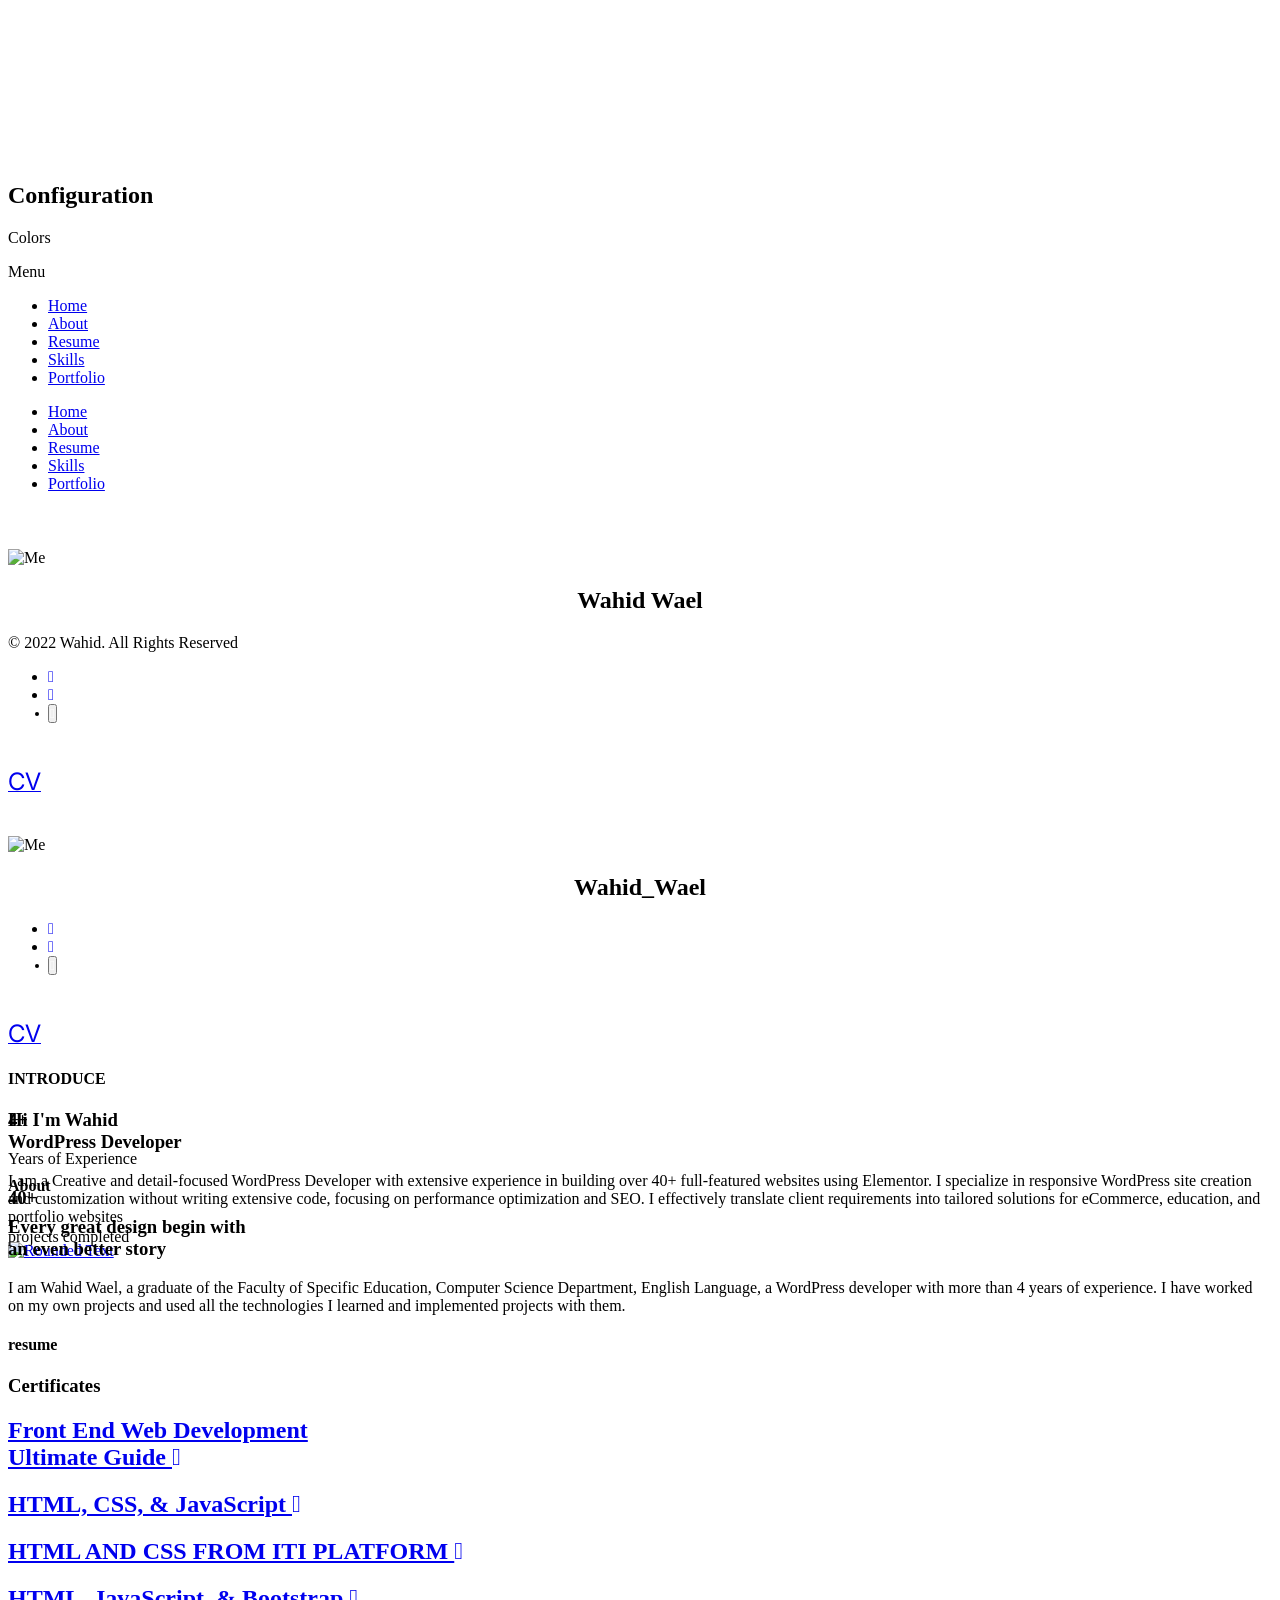
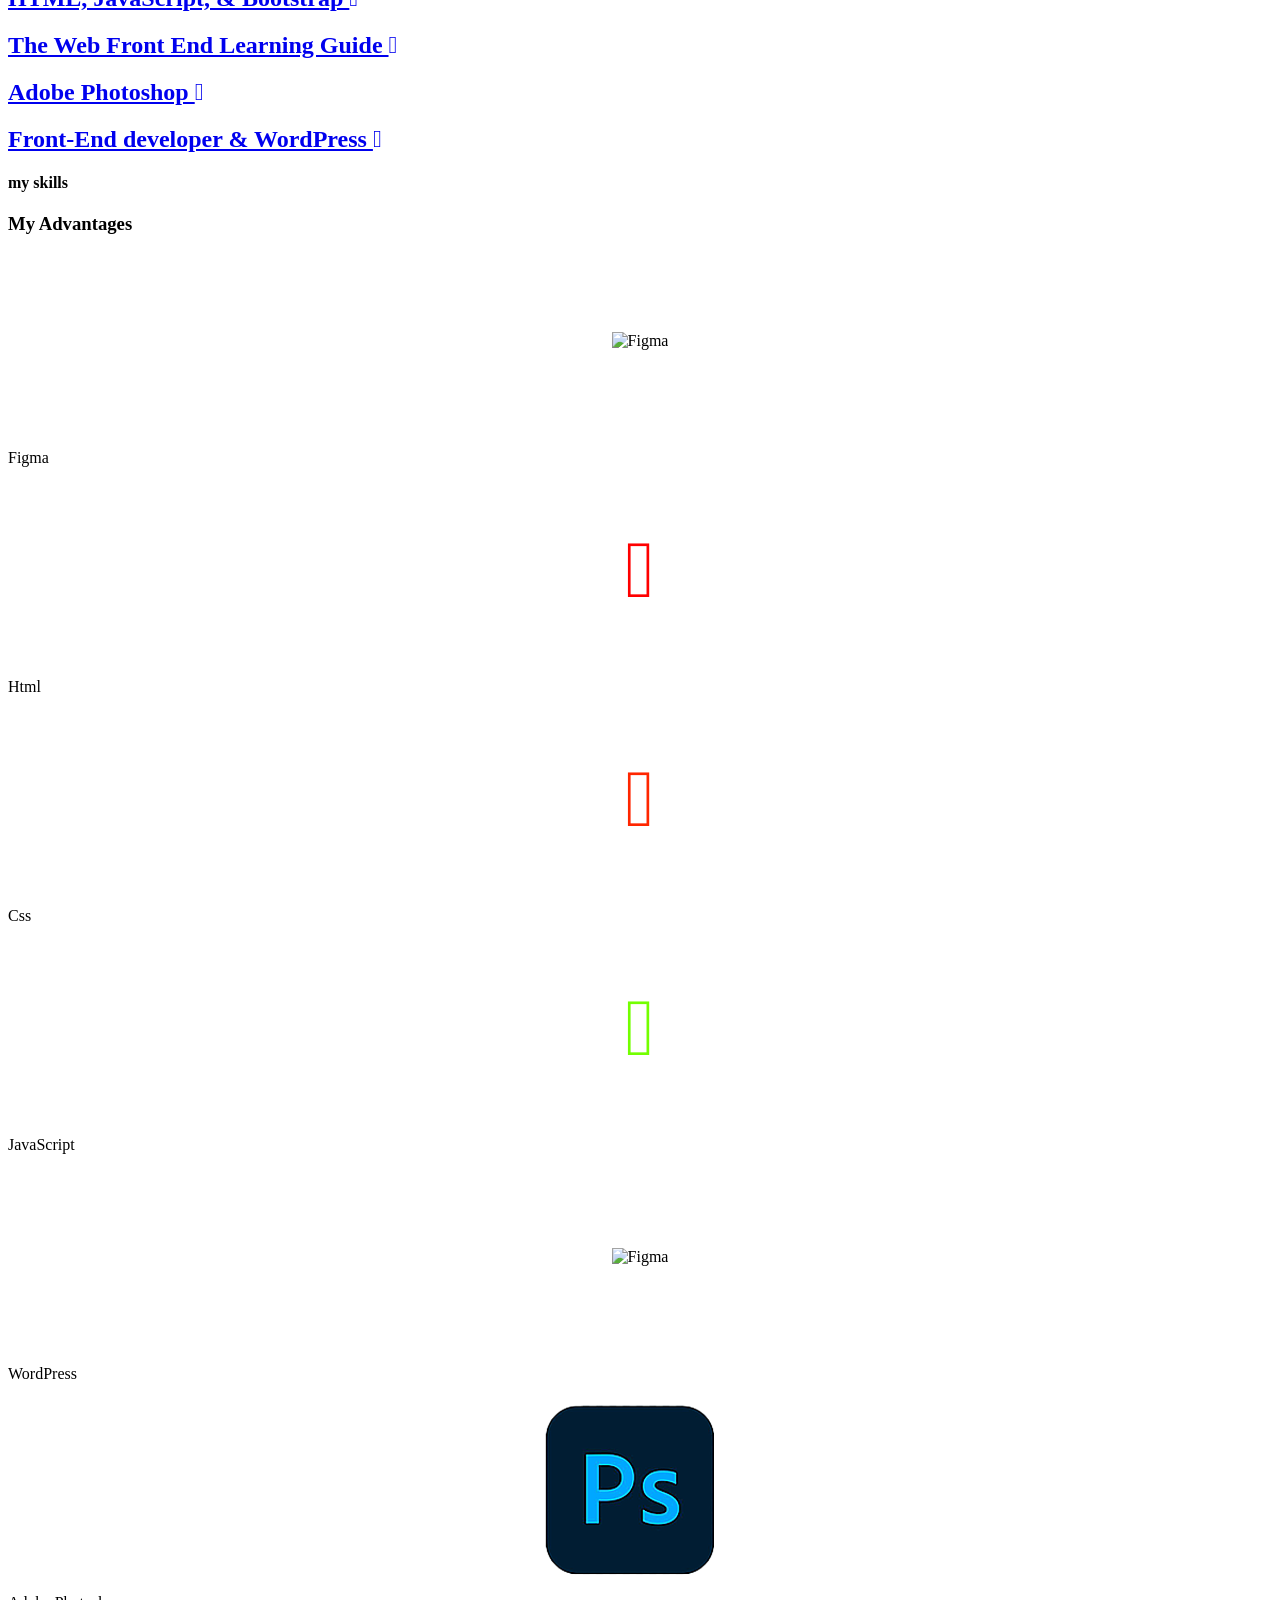
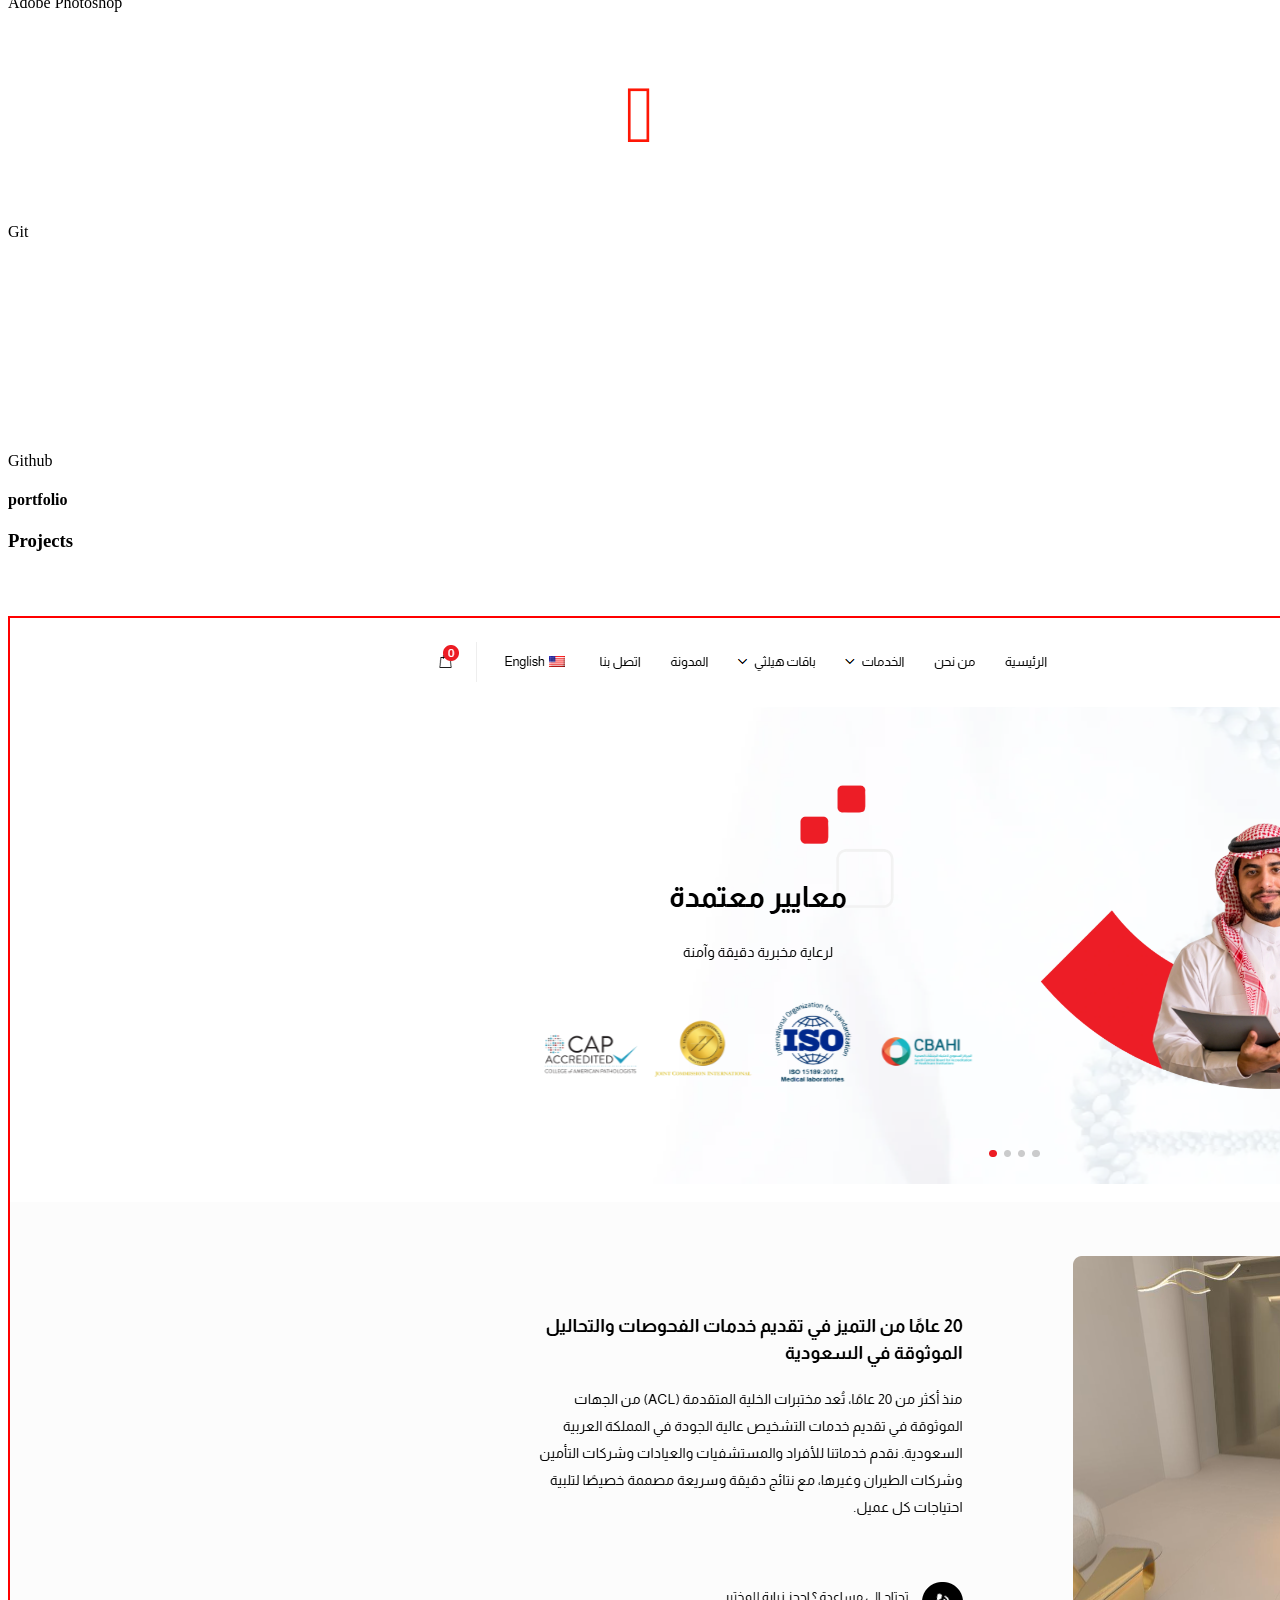
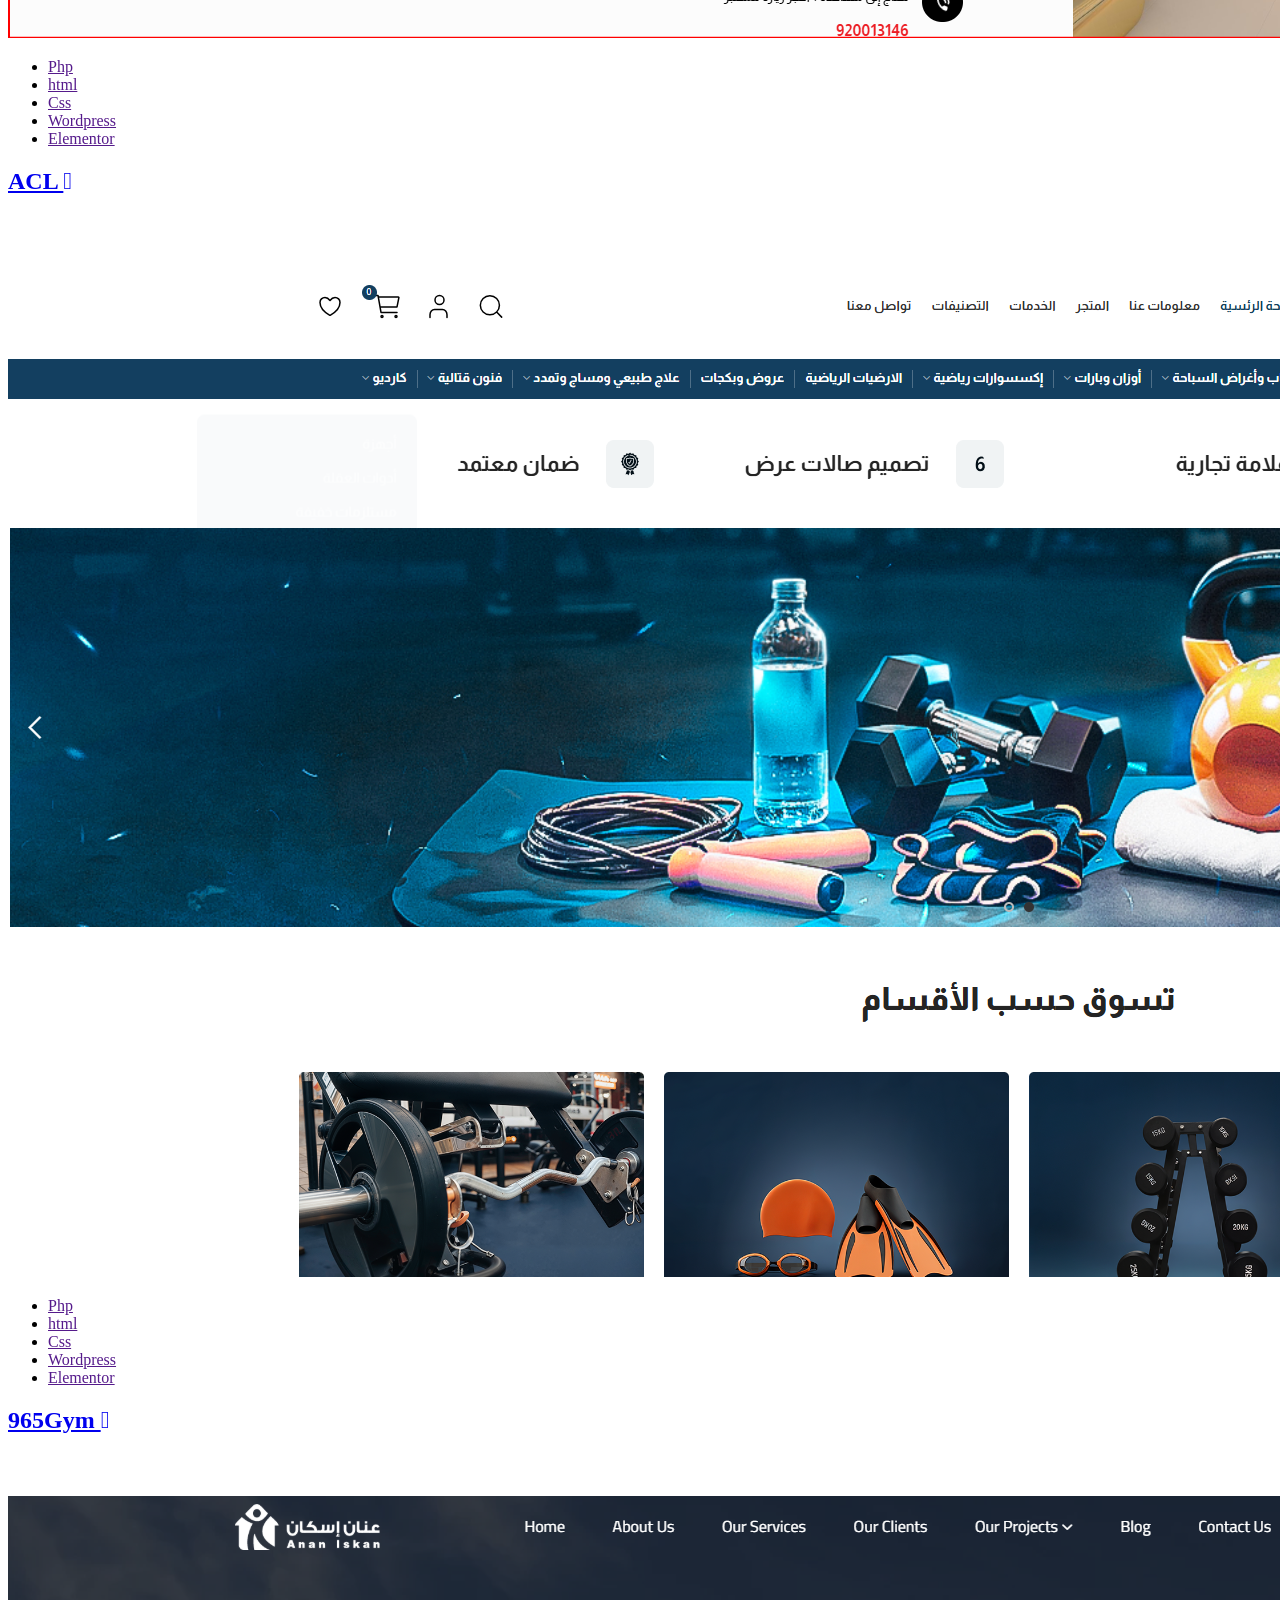
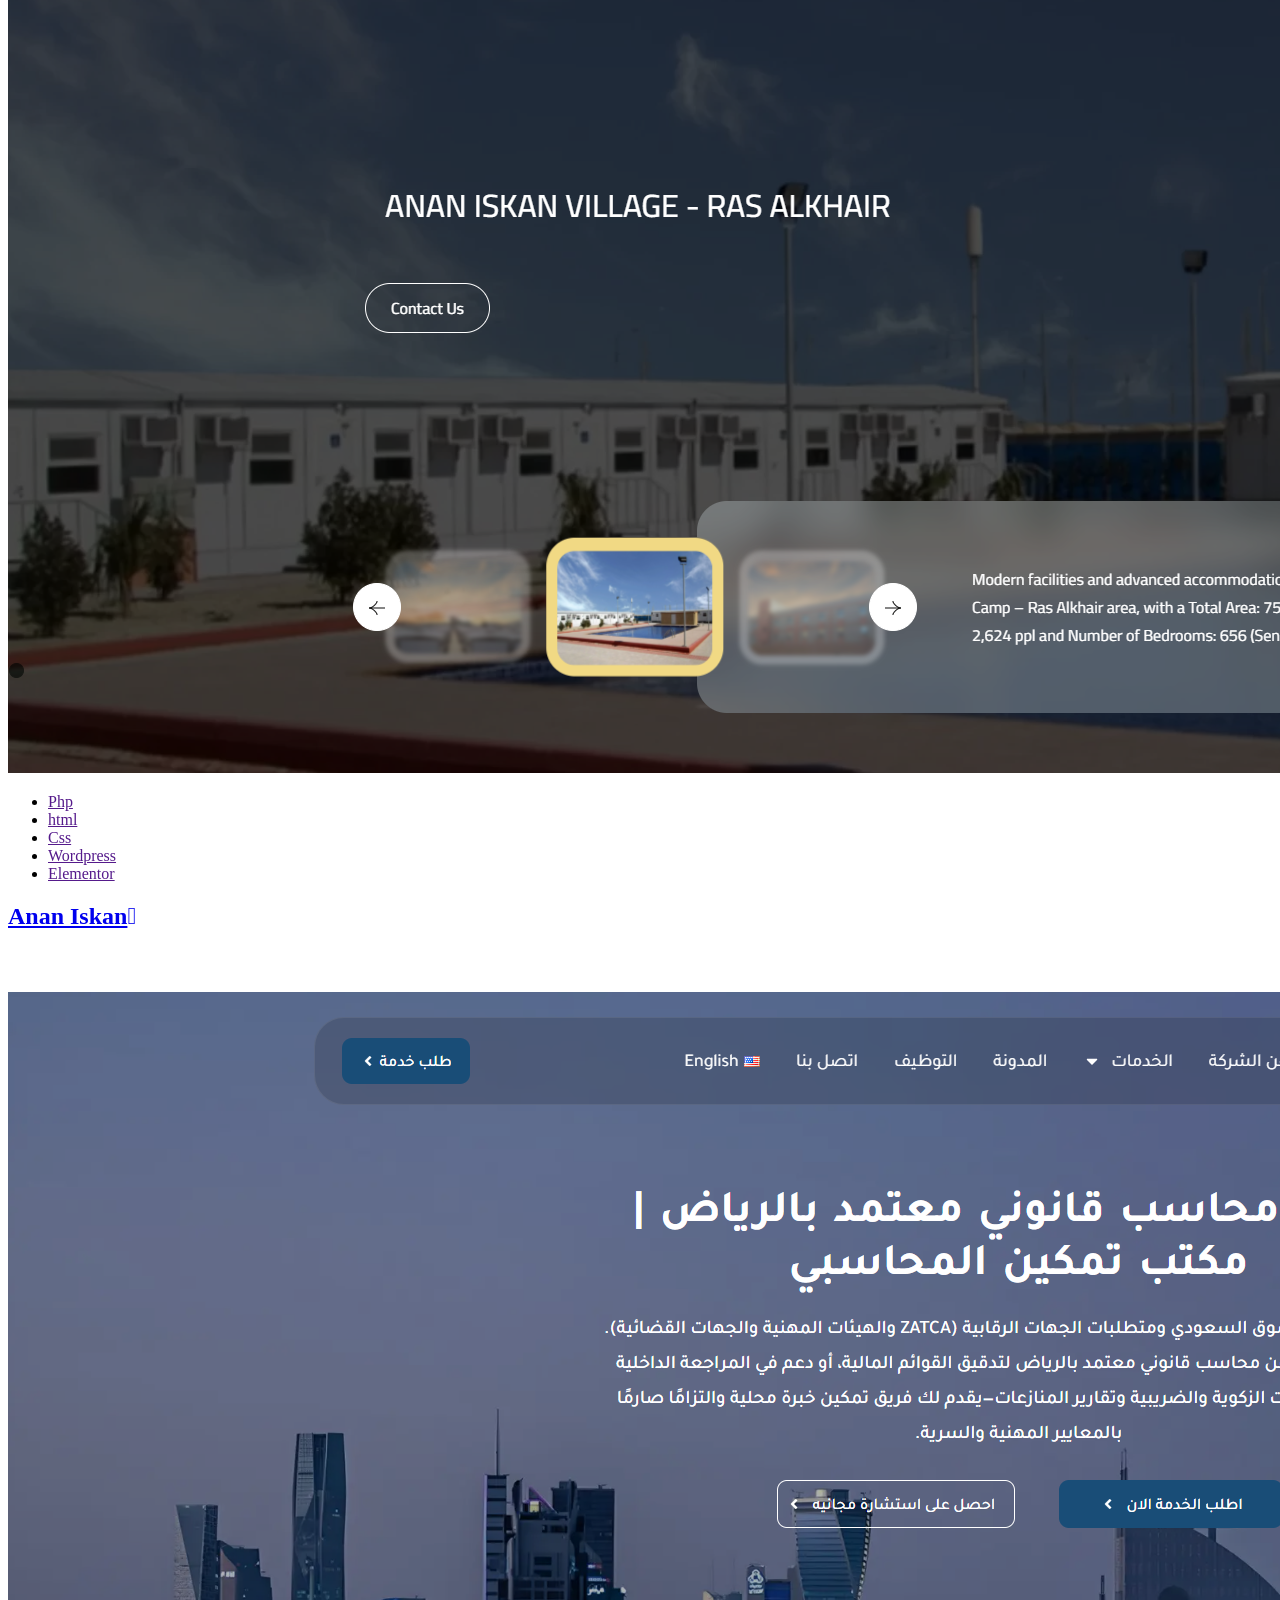
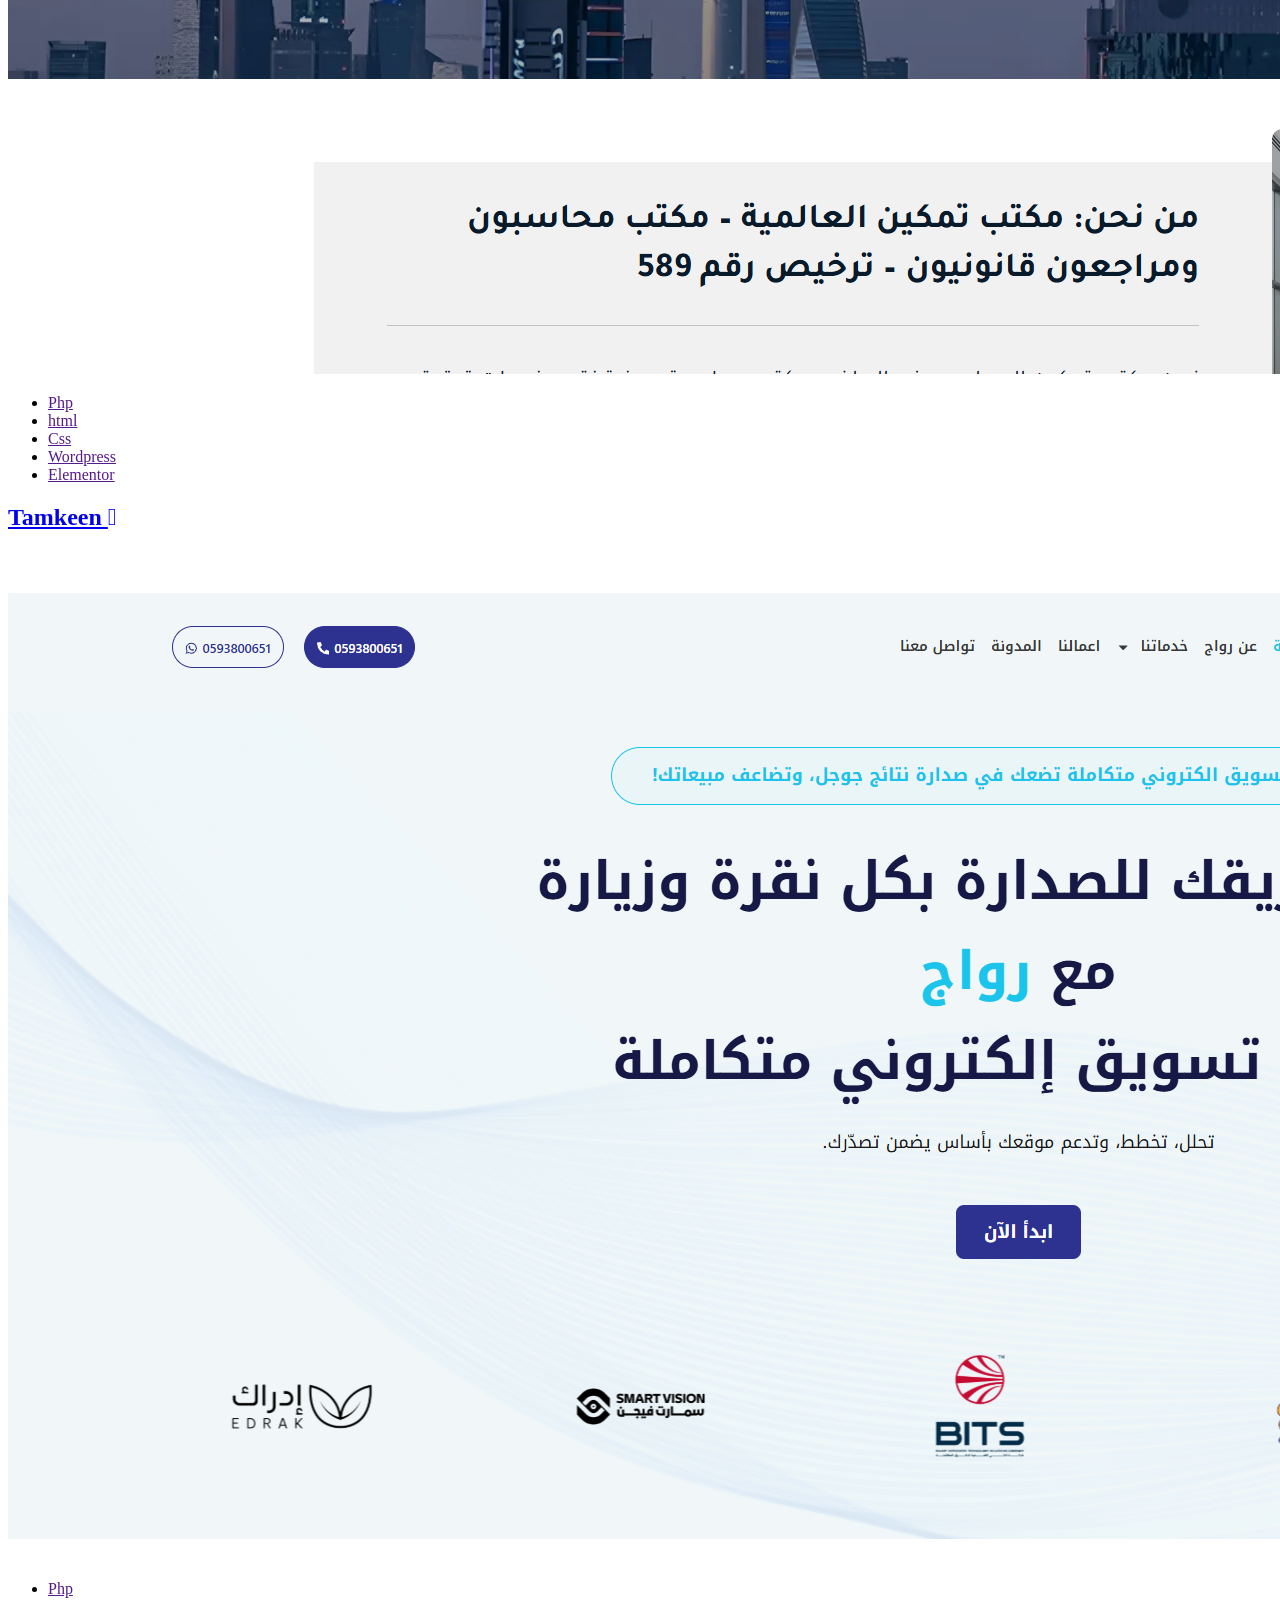
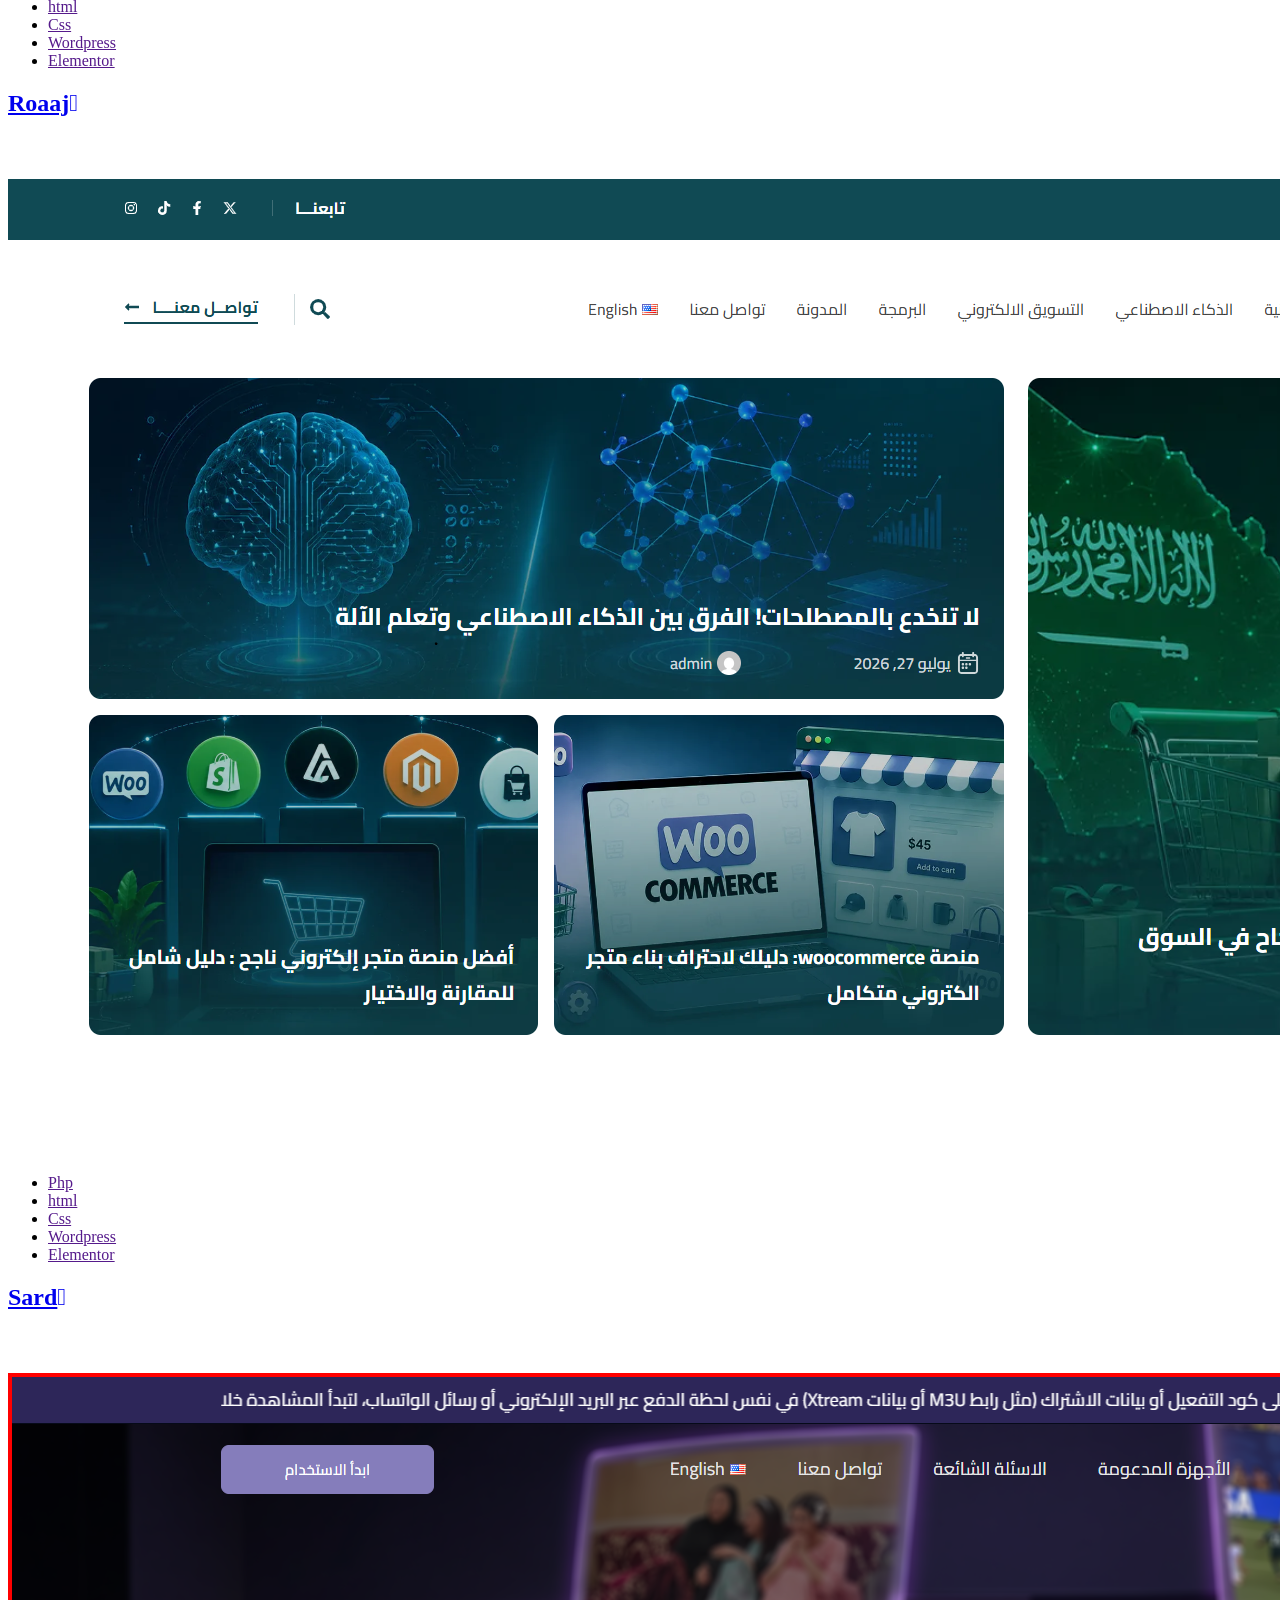
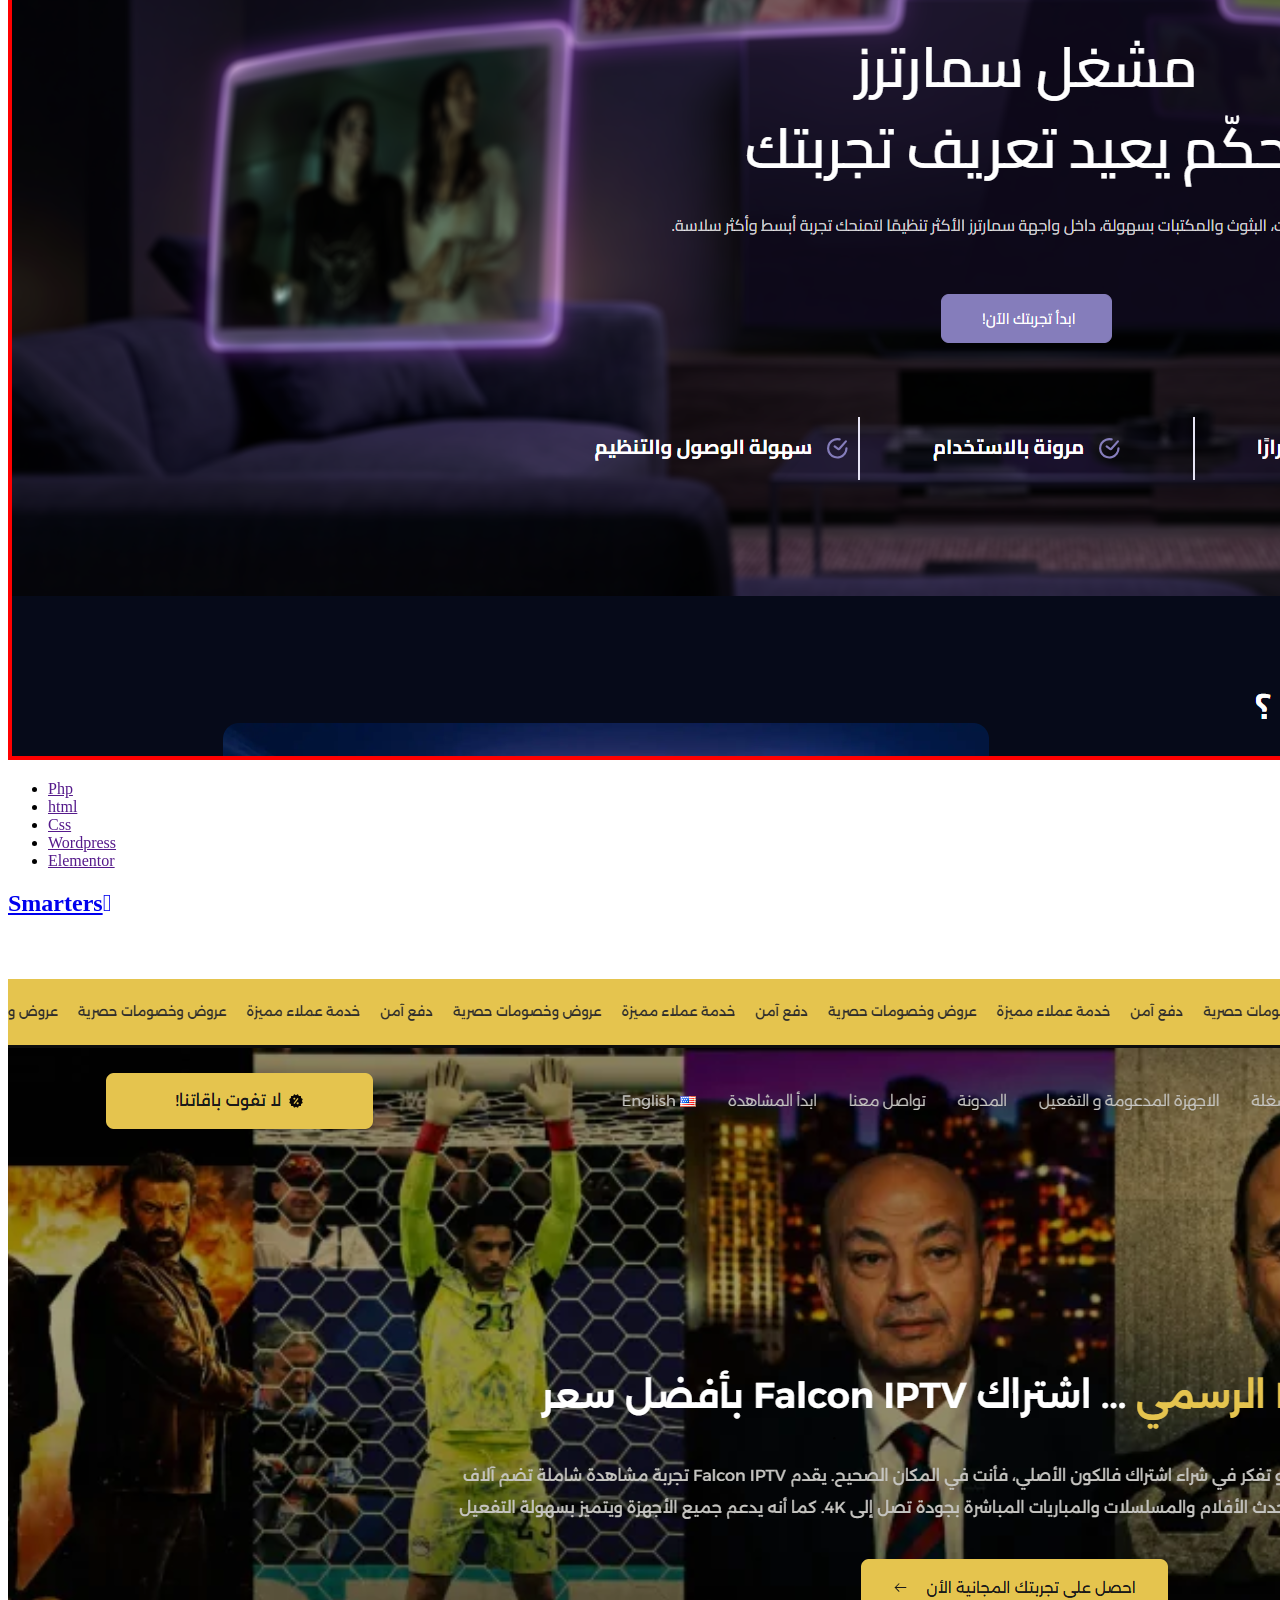
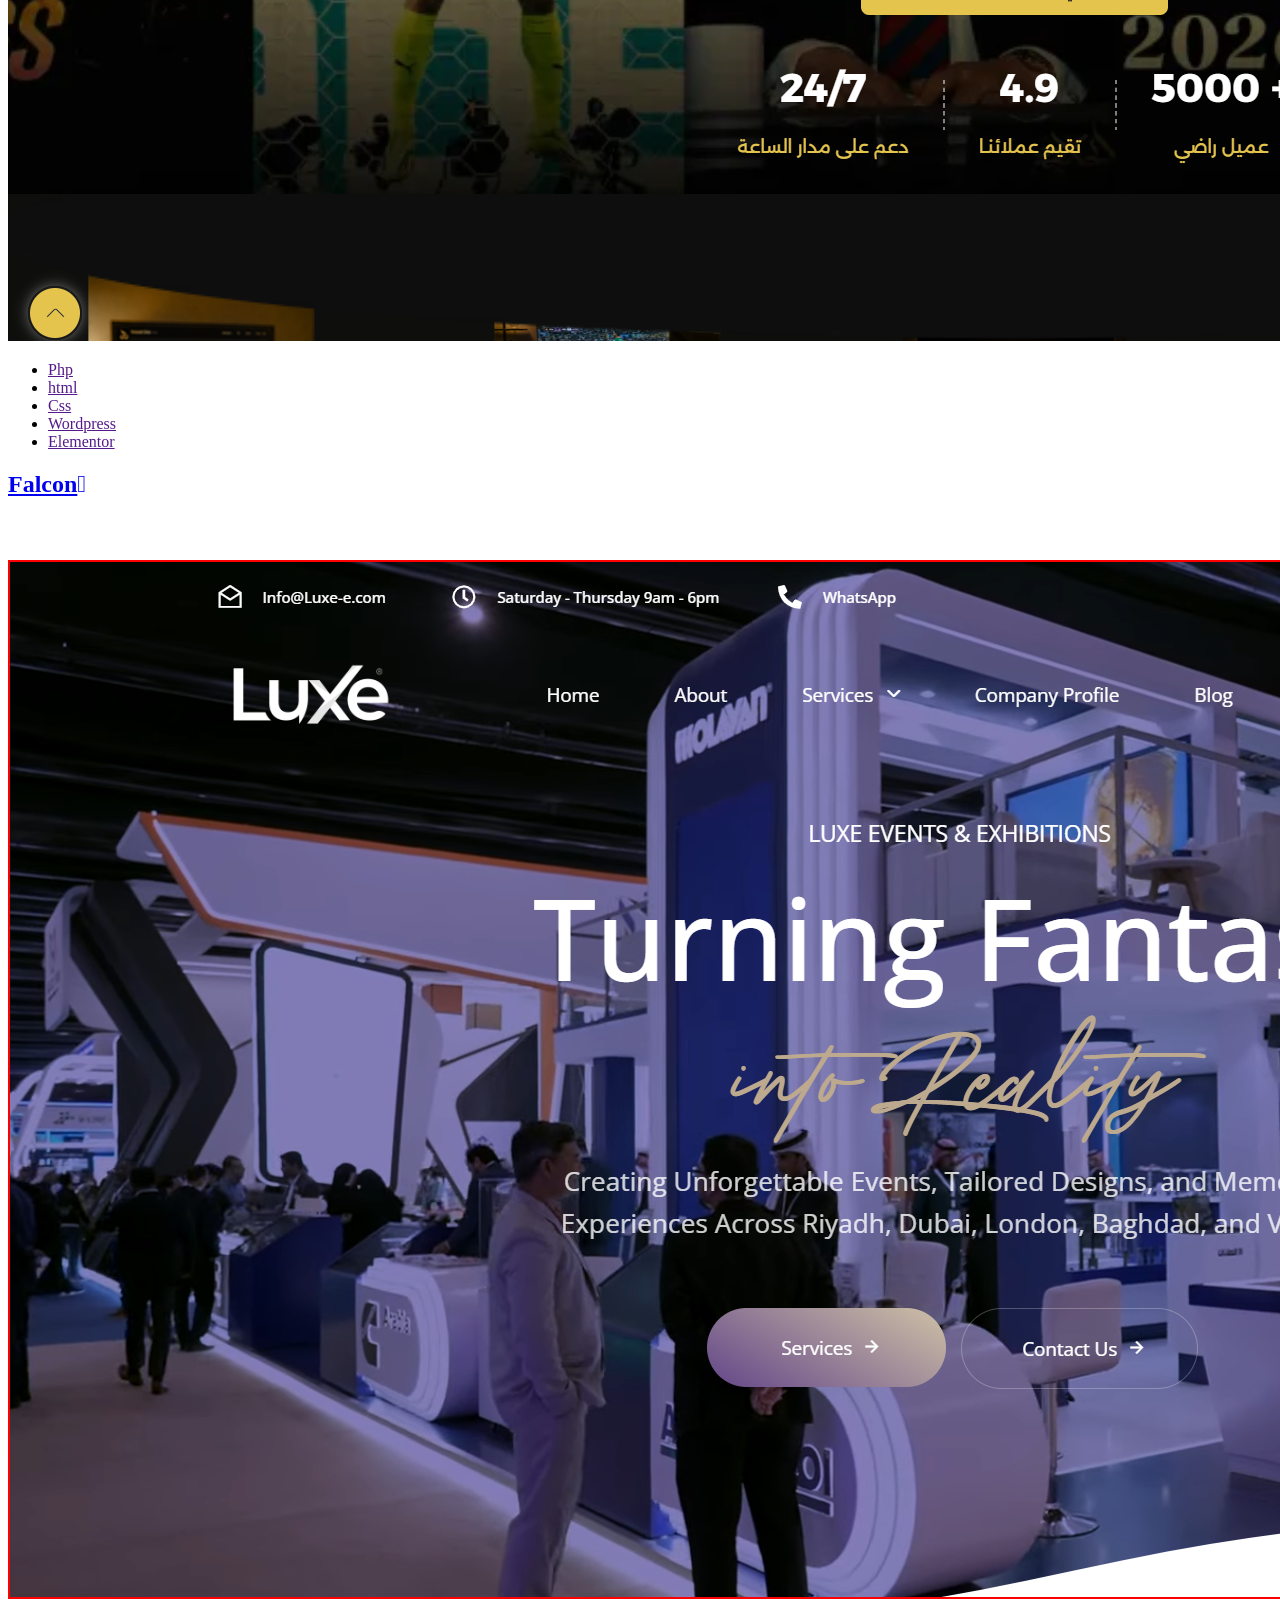
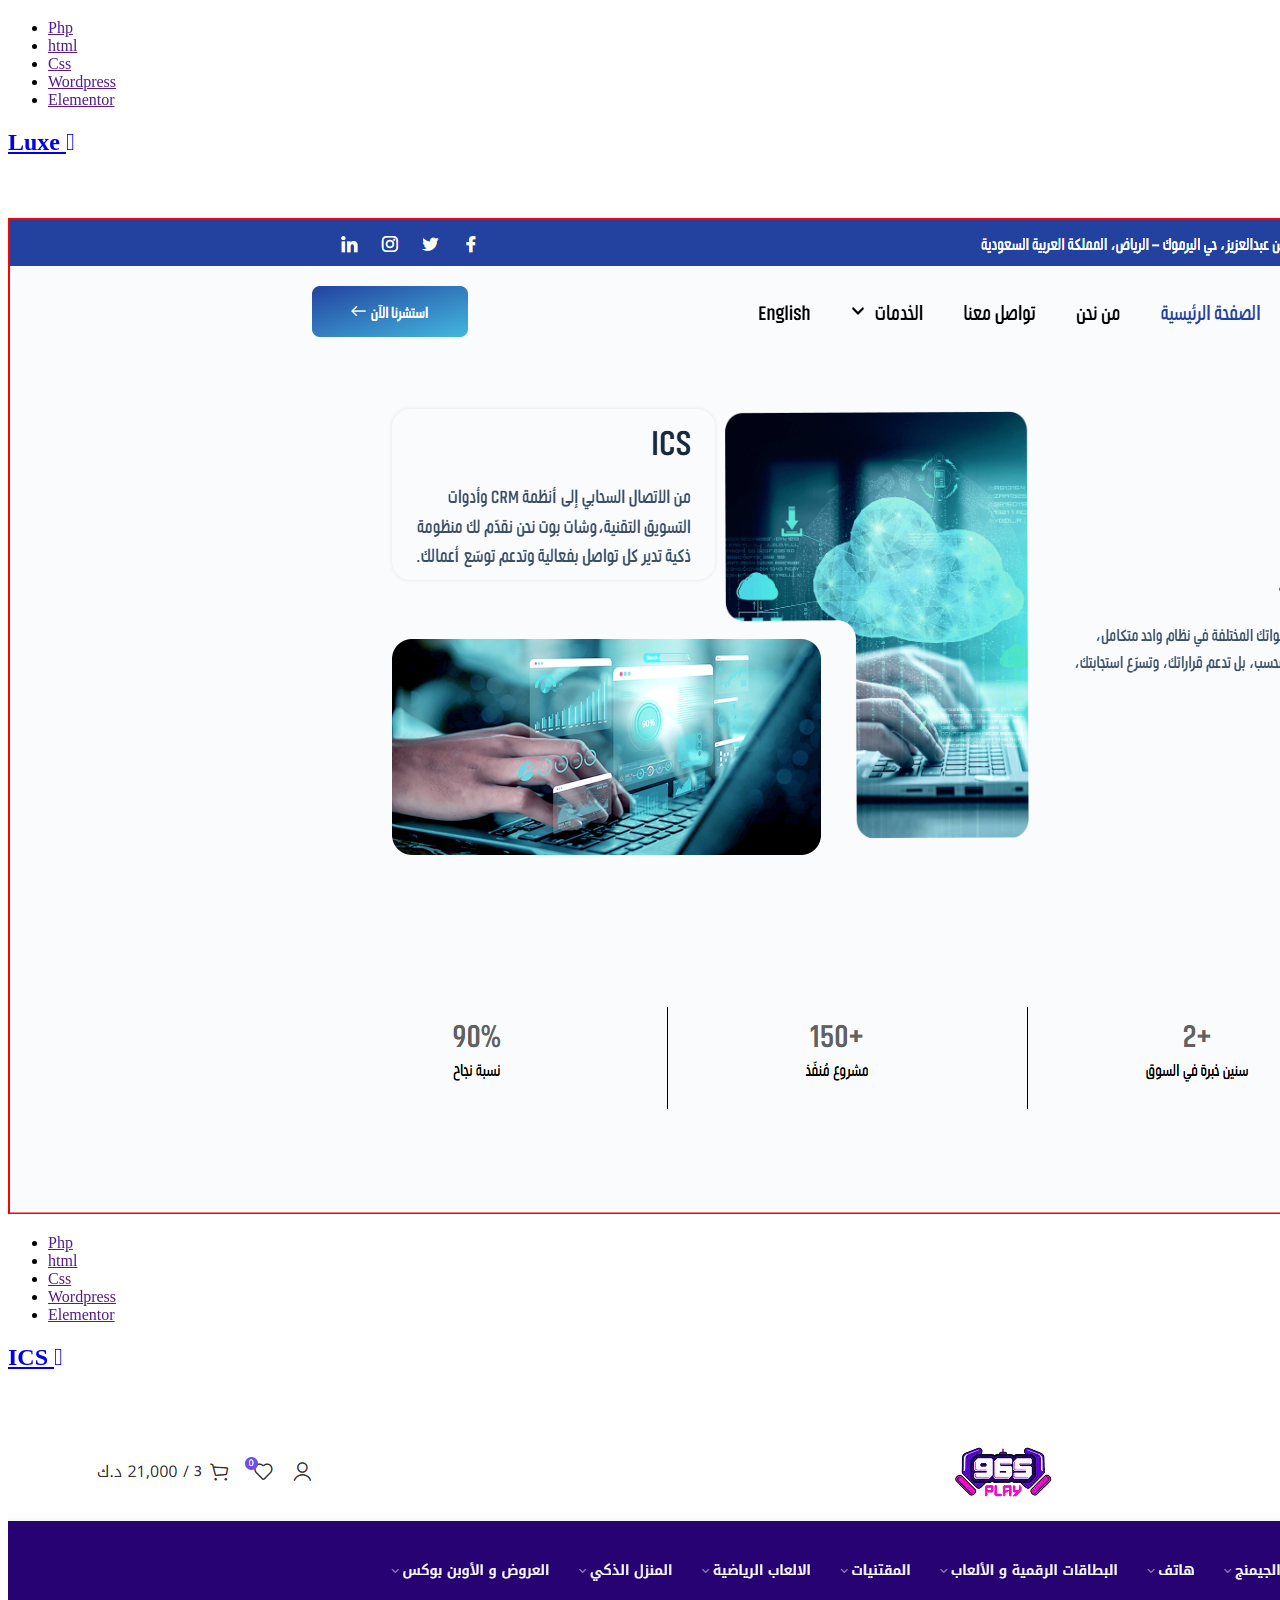
==== index.html @ dc089225 "m;lt" ====
<!DOCTYPE html>
<html lang="en">
  <head>
    <meta charset="UTF-8" />
    <meta http-equiv="X-UA-Compatible" content="IE=edge" />
    <meta name="viewport" content="width=device-width, initial-scale=1.0" />

    <link rel="icon" type="image/x-icon" href="img/favicon.png" />

    <title>Wahid</title>
    <meta name="robots" content="max-image-preview:large" />
    <link rel="dns-prefetch" href="//maxst.icons8.com" />
    <link rel="dns-prefetch" href="//fonts.googleapis.com" />
    <link
      rel="alternate"
      type="application/rss+xml"
      title="Drake &raquo; Feed"
      href="https://wpriverthemes.com/drake/feed/"
    />
    <link
      rel="alternate"
      type="application/rss+xml"
      title="Drake &raquo; Comments Feed"
      href="https://wpriverthemes.com/drake/comments/feed/"
    />
    <link rel="stylesheet" href="index.css" />
    <script>
      window._wpemojiSettings = {
        baseUrl: "https:\/\/s.w.org\/images\/core\/emoji\/14.0.0\/72x72\/",
        ext: ".png",
        svgUrl: "https:\/\/s.w.org\/images\/core\/emoji\/14.0.0\/svg\/",
        svgExt: ".svg",
        source: {
          concatemoji:
            "https:\/\/wpriverthemes.com\/drake\/wp-includes\/js\/wp-emoji-release.min.js?ver=6.2.2",
        },
      };
      /*! This file is auto-generated */
      !(function (e, a, t) {
        var n,
          r,
          o,
          i = a.createElement("canvas"),
          p = i.getContext && i.getContext("2d");

        function s(e, t) {
          p.clearRect(0, 0, i.width, i.height), p.fillText(e, 0, 0);
          e = i.toDataURL();
          return (
            p.clearRect(0, 0, i.width, i.height),
            p.fillText(t, 0, 0),
            e === i.toDataURL()
          );
        }

        function c(e) {
          var t = a.createElement("script");
          (t.src = e),
            (t.defer = t.type = "text/javascript"),
            a.getElementsByTagName("head")[0].appendChild(t);
        }
        for (
          o = Array("flag", "emoji"),
            t.supports = {
              everything: !0,
              everythingExceptFlag: !0,
            },
            r = 0;
          r < o.length;
          r++
        )
          (t.supports[o[r]] = (function (e) {
            if (p && p.fillText)
              switch (
                ((p.textBaseline = "top"), (p.font = "600 32px Arial"), e)
              ) {
                case "flag":
                  return s(
                    "\ud83c\udff3\ufe0f\u200d\u26a7\ufe0f",
                    "\ud83c\udff3\ufe0f\u200b\u26a7\ufe0f"
                  )
                    ? !1
                    : !s(
                        "\ud83c\uddfa\ud83c\uddf3",
                        "\ud83c\uddfa\u200b\ud83c\uddf3"
                      ) &&
                        !s(
                          "\ud83c\udff4\udb40\udc67\udb40\udc62\udb40\udc65\udb40\udc6e\udb40\udc67\udb40\udc7f",
                          "\ud83c\udff4\u200b\udb40\udc67\u200b\udb40\udc62\u200b\udb40\udc65\u200b\udb40\udc6e\u200b\udb40\udc67\u200b\udb40\udc7f"
                        );
                case "emoji":
                  return !s(
                    "\ud83e\udef1\ud83c\udffb\u200d\ud83e\udef2\ud83c\udfff",
                    "\ud83e\udef1\ud83c\udffb\u200b\ud83e\udef2\ud83c\udfff"
                  );
              }
            return !1;
          })(o[r])),
            (t.supports.everything = t.supports.everything && t.supports[o[r]]),
            "flag" !== o[r] &&
              (t.supports.everythingExceptFlag =
                t.supports.everythingExceptFlag && t.supports[o[r]]);
        (t.supports.everythingExceptFlag =
          t.supports.everythingExceptFlag && !t.supports.flag),
          (t.DOMReady = !1),
          (t.readyCallback = function () {
            t.DOMReady = !0;
          }),
          t.supports.everything ||
            ((n = function () {
              t.readyCallback();
            }),
            a.addEventListener
              ? (a.addEventListener("DOMContentLoaded", n, !1),
                e.addEventListener("load", n, !1))
              : (e.attachEvent("onload", n),
                a.attachEvent("onreadystatechange", function () {
                  "complete" === a.readyState && t.readyCallback();
                })),
            (e = t.source || {}).concatemoji
              ? c(e.concatemoji)
              : e.wpemoji && e.twemoji && (c(e.twemoji), c(e.wpemoji)));
      })(window, document, window._wpemojiSettings);
    </script>
    <style>
      img.wp-smiley,
      img.emoji {
        display: inline !important;
        border: none !important;
        box-shadow: none !important;
        height: 1em !important;
        width: 1em !important;
        margin: 0 0.07em !important;
        vertical-align: -0.1em !important;
        background: none !important;
        padding: 0 !important;
      }
    </style>
    <link
      rel="stylesheet"
      id="wp-block-library-css"
      href="https://wpriverthemes.com/drake/wp-includes/css/dist/block-library/style.min.css?ver=6.2.2"
      media="all"
    />
    <link
      rel="stylesheet"
      id="classic-theme-styles-css"
      href="https://wpriverthemes.com/drake/wp-includes/css/classic-themes.min.css?ver=6.2.2"
      media="all"
    />
    <style id="global-styles-inline-css">
      body {
        --wp--preset--color--black: #000000;
        --wp--preset--color--cyan-bluish-gray: #abb8c3;
        --wp--preset--color--white: #ffffff;
        --wp--preset--color--pale-pink: #f78da7;
        --wp--preset--color--vivid-red: #cf2e2e;
        --wp--preset--color--luminous-vivid-orange: #ff6900;
        --wp--preset--color--luminous-vivid-amber: #fcb900;
        --wp--preset--color--light-green-cyan: #7bdcb5;
        --wp--preset--color--vivid-green-cyan: #00d084;
        --wp--preset--color--pale-cyan-blue: #8ed1fc;
        --wp--preset--color--vivid-cyan-blue: #0693e3;
        --wp--preset--color--vivid-purple: #9b51e0;
        --wp--preset--gradient--vivid-cyan-blue-to-vivid-purple: linear-gradient(
          135deg,
          rgba(6, 147, 227, 1) 0%,
          rgb(155, 81, 224) 100%
        );
        --wp--preset--gradient--light-green-cyan-to-vivid-green-cyan: linear-gradient(
          135deg,
          rgb(122, 220, 180) 0%,
          rgb(0, 208, 130) 100%
        );
        --wp--preset--gradient--luminous-vivid-amber-to-luminous-vivid-orange: linear-gradient(
          135deg,
          rgba(252, 185, 0, 1) 0%,
          rgba(255, 105, 0, 1) 100%
        );
        --wp--preset--gradient--luminous-vivid-orange-to-vivid-red: linear-gradient(
          135deg,
          rgba(255, 105, 0, 1) 0%,
          rgb(207, 46, 46) 100%
        );
        --wp--preset--gradient--very-light-gray-to-cyan-bluish-gray: linear-gradient(
          135deg,
          rgb(238, 238, 238) 0%,
          rgb(169, 184, 195) 100%
        );
        --wp--preset--gradient--cool-to-warm-spectrum: linear-gradient(
          135deg,
          rgb(74, 234, 220) 0%,
          rgb(151, 120, 209) 20%,
          rgb(207, 42, 186) 40%,
          rgb(238, 44, 130) 60%,
          rgb(251, 105, 98) 80%,
          rgb(254, 248, 76) 100%
        );
        --wp--preset--gradient--blush-light-purple: linear-gradient(
          135deg,
          rgb(255, 206, 236) 0%,
          rgb(152, 150, 240) 100%
        );
        --wp--preset--gradient--blush-bordeaux: linear-gradient(
          135deg,
          rgb(254, 205, 165) 0%,
          rgb(254, 45, 45) 50%,
          rgb(107, 0, 62) 100%
        );
        --wp--preset--gradient--luminous-dusk: linear-gradient(
          135deg,
          rgb(255, 203, 112) 0%,
          rgb(199, 81, 192) 50%,
          rgb(65, 88, 208) 100%
        );
        --wp--preset--gradient--pale-ocean: linear-gradient(
          135deg,
          rgb(255, 245, 203) 0%,
          rgb(182, 227, 212) 50%,
          rgb(51, 167, 181) 100%
        );
        --wp--preset--gradient--electric-grass: linear-gradient(
          135deg,
          rgb(202, 248, 128) 0%,
          rgb(113, 206, 126) 100%
        );
        --wp--preset--gradient--midnight: linear-gradient(
          135deg,
          rgb(2, 3, 129) 0%,
          rgb(40, 116, 252) 100%
        );
        --wp--preset--duotone--dark-grayscale: url("#wp-duotone-dark-grayscale");
        --wp--preset--duotone--grayscale: url("#wp-duotone-grayscale");
        --wp--preset--duotone--purple-yellow: url("#wp-duotone-purple-yellow");
        --wp--preset--duotone--blue-red: url("#wp-duotone-blue-red");
        --wp--preset--duotone--midnight: url("#wp-duotone-midnight");
        --wp--preset--duotone--magenta-yellow: url("#wp-duotone-magenta-yellow");
        --wp--preset--duotone--purple-green: url("#wp-duotone-purple-green");
        --wp--preset--duotone--blue-orange: url("#wp-duotone-blue-orange");
        --wp--preset--font-size--small: 13px;
        --wp--preset--font-size--medium: 20px;
        --wp--preset--font-size--large: 36px;
        --wp--preset--font-size--x-large: 42px;
        --wp--preset--spacing--20: 0.44rem;
        --wp--preset--spacing--30: 0.67rem;
        --wp--preset--spacing--40: 1rem;
        --wp--preset--spacing--50: 1.5rem;
        --wp--preset--spacing--60: 2.25rem;
        --wp--preset--spacing--70: 3.38rem;
        --wp--preset--spacing--80: 5.06rem;
        --wp--preset--shadow--natural: 6px 6px 9px rgba(0, 0, 0, 0.2);
        --wp--preset--shadow--deep: 12px 12px 50px rgba(0, 0, 0, 0.4);
        --wp--preset--shadow--sharp: 6px 6px 0px rgba(0, 0, 0, 0.2);
        --wp--preset--shadow--outlined: 6px 6px 0px -3px rgba(255, 255, 255, 1),
          6px 6px rgba(0, 0, 0, 1);
        --wp--preset--shadow--crisp: 6px 6px 0px rgba(0, 0, 0, 1);
      }

      :where(.is-layout-flex) {
        gap: 0.5em;
      }

      body .is-layout-flow > .alignleft {
        float: left;
        margin-inline-start: 0;
        margin-inline-end: 2em;
      }

      body .is-layout-flow > .alignright {
        float: right;
        margin-inline-start: 2em;
        margin-inline-end: 0;
      }

      body .is-layout-flow > .aligncenter {
        margin-left: auto !important;
        margin-right: auto !important;
      }

      body .is-layout-constrained > .alignleft {
        float: left;
        margin-inline-start: 0;
        margin-inline-end: 2em;
      }

      body .is-layout-constrained > .alignright {
        float: right;
        margin-inline-start: 2em;
        margin-inline-end: 0;
      }

      body .is-layout-constrained > .aligncenter {
        margin-left: auto !important;
        margin-right: auto !important;
      }

      body
        .is-layout-constrained
        > :where(:not(.alignleft):not(.alignright):not(.alignfull)) {
        max-width: var(--wp--style--global--content-size);
        margin-left: auto !important;
        margin-right: auto !important;
      }

      body .is-layout-constrained > .alignwide {
        max-width: var(--wp--style--global--wide-size);
      }

      body .is-layout-flex {
        display: flex;
      }

      body .is-layout-flex {
        flex-wrap: wrap;
        align-items: center;
      }

      body .is-layout-flex > * {
        margin: 0;
      }

      :where(.wp-block-columns.is-layout-flex) {
        gap: 2em;
      }

      .has-black-color {
        color: var(--wp--preset--color--black) !important;
      }

      .has-cyan-bluish-gray-color {
        color: var(--wp--preset--color--cyan-bluish-gray) !important;
      }

      .has-white-color {
        color: var(--wp--preset--color--white) !important;
      }

      .has-pale-pink-color {
        color: var(--wp--preset--color--pale-pink) !important;
      }

      .has-vivid-red-color {
        color: var(--wp--preset--color--vivid-red) !important;
      }

      .has-luminous-vivid-orange-color {
        color: var(--wp--preset--color--luminous-vivid-orange) !important;
      }

      .has-luminous-vivid-amber-color {
        color: var(--wp--preset--color--luminous-vivid-amber) !important;
      }

      .has-light-green-cyan-color {
        color: var(--wp--preset--color--light-green-cyan) !important;
      }

      .has-vivid-green-cyan-color {
        color: var(--wp--preset--color--vivid-green-cyan) !important;
      }

      .has-pale-cyan-blue-color {
        color: var(--wp--preset--color--pale-cyan-blue) !important;
      }

      .has-vivid-cyan-blue-color {
        color: var(--wp--preset--color--vivid-cyan-blue) !important;
      }

      .has-vivid-purple-color {
        color: var(--wp--preset--color--vivid-purple) !important;
      }

      .has-black-background-color {
        background-color: var(--wp--preset--color--black) !important;
      }

      .has-cyan-bluish-gray-background-color {
        background-color: var(--wp--preset--color--cyan-bluish-gray) !important;
      }

      .has-white-background-color {
        background-color: var(--wp--preset--color--white) !important;
      }

      .has-pale-pink-background-color {
        background-color: var(--wp--preset--color--pale-pink) !important;
      }

      .has-vivid-red-background-color {
        background-color: var(--wp--preset--color--vivid-red) !important;
      }

      .has-luminous-vivid-orange-background-color {
        background-color: var(
          --wp--preset--color--luminous-vivid-orange
        ) !important;
      }

      .has-luminous-vivid-amber-background-color {
        background-color: var(
          --wp--preset--color--luminous-vivid-amber
        ) !important;
      }

      .has-light-green-cyan-background-color {
        background-color: var(--wp--preset--color--light-green-cyan) !important;
      }

      .has-vivid-green-cyan-background-color {
        background-color: var(--wp--preset--color--vivid-green-cyan) !important;
      }

      .has-pale-cyan-blue-background-color {
        background-color: var(--wp--preset--color--pale-cyan-blue) !important;
      }

      .has-vivid-cyan-blue-background-color {
        background-color: var(--wp--preset--color--vivid-cyan-blue) !important;
      }

      .has-vivid-purple-background-color {
        background-color: var(--wp--preset--color--vivid-purple) !important;
      }

      .has-black-border-color {
        border-color: var(--wp--preset--color--black) !important;
      }

      .has-cyan-bluish-gray-border-color {
        border-color: var(--wp--preset--color--cyan-bluish-gray) !important;
      }

      .has-white-border-color {
        border-color: var(--wp--preset--color--white) !important;
      }

      .has-pale-pink-border-color {
        border-color: var(--wp--preset--color--pale-pink) !important;
      }

      .has-vivid-red-border-color {
        border-color: var(--wp--preset--color--vivid-red) !important;
      }

      .has-luminous-vivid-orange-border-color {
        border-color: var(
          --wp--preset--color--luminous-vivid-orange
        ) !important;
      }

      .has-luminous-vivid-amber-border-color {
        border-color: var(--wp--preset--color--luminous-vivid-amber) !important;
      }

      .has-light-green-cyan-border-color {
        border-color: var(--wp--preset--color--light-green-cyan) !important;
      }

      .has-vivid-green-cyan-border-color {
        border-color: var(--wp--preset--color--vivid-green-cyan) !important;
      }

      .has-pale-cyan-blue-border-color {
        border-color: var(--wp--preset--color--pale-cyan-blue) !important;
      }

      .has-vivid-cyan-blue-border-color {
        border-color: var(--wp--preset--color--vivid-cyan-blue) !important;
      }

      .has-vivid-purple-border-color {
        border-color: var(--wp--preset--color--vivid-purple) !important;
      }

      .has-vivid-cyan-blue-to-vivid-purple-gradient-background {
        background: var(
          --wp--preset--gradient--vivid-cyan-blue-to-vivid-purple
        ) !important;
      }

      .has-light-green-cyan-to-vivid-green-cyan-gradient-background {
        background: var(
          --wp--preset--gradient--light-green-cyan-to-vivid-green-cyan
        ) !important;
      }

      .has-luminous-vivid-amber-to-luminous-vivid-orange-gradient-background {
        background: var(
          --wp--preset--gradient--luminous-vivid-amber-to-luminous-vivid-orange
        ) !important;
      }

      .has-luminous-vivid-orange-to-vivid-red-gradient-background {
        background: var(
          --wp--preset--gradient--luminous-vivid-orange-to-vivid-red
        ) !important;
      }

      .has-very-light-gray-to-cyan-bluish-gray-gradient-background {
        background: var(
          --wp--preset--gradient--very-light-gray-to-cyan-bluish-gray
        ) !important;
      }

      .has-cool-to-warm-spectrum-gradient-background {
        background: var(
          --wp--preset--gradient--cool-to-warm-spectrum
        ) !important;
      }

      .has-blush-light-purple-gradient-background {
        background: var(--wp--preset--gradient--blush-light-purple) !important;
      }

      .has-blush-bordeaux-gradient-background {
        background: var(--wp--preset--gradient--blush-bordeaux) !important;
      }

      .has-luminous-dusk-gradient-background {
        background: var(--wp--preset--gradient--luminous-dusk) !important;
      }

      .has-pale-ocean-gradient-background {
        background: var(--wp--preset--gradient--pale-ocean) !important;
      }

      .has-electric-grass-gradient-background {
        background: var(--wp--preset--gradient--electric-grass) !important;
      }

      .has-midnight-gradient-background {
        background: var(--wp--preset--gradient--midnight) !important;
      }

      .has-small-font-size {
        font-size: var(--wp--preset--font-size--small) !important;
      }

      .has-medium-font-size {
        font-size: var(--wp--preset--font-size--medium) !important;
      }

      .has-large-font-size {
        font-size: var(--wp--preset--font-size--large) !important;
      }

      .has-x-large-font-size {
        font-size: var(--wp--preset--font-size--x-large) !important;
      }

      .wp-block-navigation a:where(:not(.wp-element-button)) {
        color: inherit;
      }

      :where(.wp-block-columns.is-layout-flex) {
        gap: 2em;
      }

      .wp-block-pullquote {
        font-size: 1.5em;
        line-height: 1.6;
      }
    </style>
    <link rel="stylesheet" href="fontawesome-free-6.4.0-web/css/all.min.css" />
    <link
      rel="stylesheet"
      id="redux-extendify-styles-css"
      href="https://wpriverthemes.com/drake/wp-content/plugins/redux-framework/redux-core/assets/css/extendify-utilities.css?ver=4.4.4"
      media="all"
    />
    <link
      rel="stylesheet"
      id="contact-form-7-css"
      href="https://wpriverthemes.com/drake/wp-content/plugins/contact-form-7/includes/css/styles.css?ver=5.7.7"
      media="all"
    />
    <link
      rel="stylesheet"
      id="line-awesome-css"
      href="https://maxst.icons8.com/vue-static/landings/line-awesome/line-awesome/1.3.0/css/line-awesome.min.css?ver=6.2.2"
      media="all"
    />
    <link
      rel="stylesheet"
      id="bootstrap-css"
      href="https://wpriverthemes.com/drake/wp-content/themes/drake/assets/css/bootstrap.min.css?ver=6.2.2"
      media="all"
    />
    <link
      rel="stylesheet"
      id="owl-carousel-css"
      href="https://wpriverthemes.com/drake/wp-content/themes/drake/assets/css/owl.carousel.min.css?ver=6.2.2"
      media="all"
    />
    <link
      rel="stylesheet"
      id="owl-theme-css"
      href="https://wpriverthemes.com/drake/wp-content/themes/drake/assets/css/owl.theme.default.min.css?ver=6.2.2"
      media="all"
    />
    <link
      rel="stylesheet"
      id="animate-css"
      href="https://wpriverthemes.com/drake/wp-content/themes/drake/assets/css/animate.min.css?ver=6.2.2"
      media="all"
    />
    <link
      rel="stylesheet"
      id="smooth-scrollbar-css"
      href="https://wpriverthemes.com/drake/wp-content/themes/drake/assets/css/smooth-scrollbar.css?ver=6.2.2"
      media="all"
    />
    <link
      rel="stylesheet"
      id="lightbox-css"
      href="https://wpriverthemes.com/drake/wp-content/themes/drake/assets/css/lightbox.min.css?ver=6.2.2"
      media="all"
    />
    <link
      rel="stylesheet"
      id="drake-style-css"
      href="https://wpriverthemes.com/drake/wp-content/themes/drake/assets/css/style.css?ver=6.2.2"
      media="all"
    />
    <link
      rel="stylesheet"
      id="unit-test-css"
      href="https://wpriverthemes.com/drake/wp-content/themes/drake/assets/css/unit-test.css?ver=6.2.2"
      media="all"
    />
    <link
      rel="stylesheet"
      id="drake-responsive-css"
      href="https://wpriverthemes.com/drake/wp-content/themes/drake/assets/css/responsive.css?ver=6.2.2"
      media="all"
    />
    <link
      rel="stylesheet"
      id="drake-fonts-css"
      href="//fonts.googleapis.com/css?family=Inter%3A100%2C200%2C300%2C400%2C500%2C600%2C700%2C800%2C900%26subset%3Dlatin%2Clatin-ext&#038;ver=1.0.0"
      media="all"
    />
    <link
      rel="stylesheet"
      id="elementor-icons-css"
      href="https://wpriverthemes.com/drake/wp-content/plugins/elementor/assets/lib/eicons/css/elementor-icons.min.css?ver=5.20.0"
      media="all"
    />
    <link
      rel="stylesheet"
      id="elementor-frontend-css"
      href="https://wpriverthemes.com/drake/wp-content/plugins/elementor/assets/css/frontend-lite.min.css?ver=3.14.1"
      media="all"
    />
    <link
      rel="stylesheet"
      id="swiper-css"
      href="https://wpriverthemes.com/drake/wp-content/plugins/elementor/assets/lib/swiper/v8/css/swiper.min.css?ver=8.4.5"
      media="all"
    />
    <link
      rel="stylesheet"
      id="elementor-post-10-css"
      href="https://wpriverthemes.com/drake/wp-content/uploads/elementor/css/post-10.css?ver=1688231007"
      media="all"
    />
    <link
      rel="stylesheet"
      id="elementor-global-css"
      href="https://wpriverthemes.com/drake/wp-content/uploads/elementor/css/global.css?ver=1688231007"
      media="all"
    />
    <link
      rel="stylesheet"
      id="google-fonts-1-css"
      href="https://fonts.googleapis.com/css?family=Roboto%3A100%2C100italic%2C200%2C200italic%2C300%2C300italic%2C400%2C400italic%2C500%2C500italic%2C600%2C600italic%2C700%2C700italic%2C800%2C800italic%2C900%2C900italic%7CRoboto+Slab%3A100%2C100italic%2C200%2C200italic%2C300%2C300italic%2C400%2C400italic%2C500%2C500italic%2C600%2C600italic%2C700%2C700italic%2C800%2C800italic%2C900%2C900italic&#038;display=swap&#038;ver=6.2.2"
      media="all"
    />
    <link rel="preconnect" href="https://fonts.gstatic.com/" crossorigin />
    <script
      src="https://wpriverthemes.com/drake/wp-includes/js/jquery/jquery.min.js?ver=3.6.4"
      id="jquery-core-js"
    ></script>
    <script
      src="https://wpriverthemes.com/drake/wp-includes/js/jquery/jquery-migrate.min.js?ver=3.4.0"
      id="jquery-migrate-js"
    ></script>
    <link
      rel="https://api.w.org/"
      href="https://wpriverthemes.com/drake/wp-json/"
    />
    <link
      rel="alternate"
      type="application/json"
      href="https://wpriverthemes.com/drake/wp-json/wp/v2/pages/8"
    />
    <link
      rel="EditURI"
      type="application/rsd+xml"
      title="RSD"
      href="https://wpriverthemes.com/drake/xmlrpc.php?rsd"
    />
    <link
      rel="wlwmanifest"
      type="application/wlwmanifest+xml"
      href="https://wpriverthemes.com/drake/wp-includes/wlwmanifest.xml"
    />
    <meta name="generator" content="WordPress 6.2.2" />
    <link rel="canonical" href="https://wpriverthemes.com/drake/" />
    <link rel="shortlink" href="https://wpriverthemes.com/drake/" />
    <link
      rel="alternate"
      type="application/json+oembed"
      href="https://wpriverthemes.com/drake/wp-json/oembed/1.0/embed?url=https%3A%2F%2Fwpriverthemes.com%2Fdrake%2F"
    />
    <link
      rel="alternate"
      type="text/xml+oembed"
      href="https://wpriverthemes.com/drake/wp-json/oembed/1.0/embed?url=https%3A%2F%2Fwpriverthemes.com%2Fdrake%2F&#038;format=xml"
    />
    <meta name="generator" content="Redux 4.4.4" />
    <meta
      name="generator"
      content="Elementor 3.14.1; features: e_dom_optimization, e_optimized_assets_loading, e_optimized_css_loading, a11y_improvements, additional_custom_breakpoints; settings: css_print_method-external, google_font-enabled, font_display-swap"
    />
    <style id="wp-custom-css">
      .global-color .setting-toggle {
        border-radius: 5px;
      }

      .global-color .setting-toggle i {
        animation: rotating 3s infinite linear;
      }
    </style>
  </head>

  <body>
    <video class="body-overlay" muted autoplay loop>
      <source
        src="https://wpriverthemes.com/drake/wp-content/themes/drake/assets/images/video4.mp4"
        type="video/mp4"
      />
    </video>
    <!-- <div class="page-loader">
      <div class="bounceball"></div>
    </div> -->
    <span class="icon-menu">
      <span class="bar"></span>
      <span class="bar"></span>
    </span>
    <div class="global-color">
      <span class="setting-toggle">
        <i class="las la-cog"></i>
      </span>
      <div class="inner">
        <div class="overlay"></div>
        <div class="global-color-option">
          <span class="close-settings">
            <i class="las la-times"></i>
          </span>
          <h2>Configuration</h2>
          <div class="global-color-option-inner">
            <p>Colors</p>
            <div class="color-boxed">
              <a href="#" class="clr-active" onclick="color1();"></a>
              <a href="#" onclick="color2();"></a>
              <a href="#" onclick="color3();"></a>
              <a href="#" onclick="color4();"></a>
              <a href="#" onclick="color5();"></a>
              <a href="#" onclick="color6();"></a>
              <a href="#" onclick="color7();"></a>
              <a href="#" onclick="color8();"></a>
            </div>
          </div>
        </div>
      </div>
    </div>

    <div class="responsive-sidebar-menu">
      <div class="overlay"></div>
      <div class="sidebar-menu-inner">
        <div class="menu-wrap">
          <p>Menu</p>
          <ul class="dmenu scroll-nav-responsive d-flex">
            <li>
              <a class="scroll-to" href="#home">
                <i class="las la-home"></i> <span>Home</span>
              </a>
            </li>
            <li>
              <a class="scroll-to" href="#about">
                <i class="lar la-user"></i> <span>About</span>
              </a>
            </li>
            <li>
              <a class="scroll-to" href="#resume">
                <i class="las la-briefcase"></i> <span>Resume</span>
              </a>
            </li>
            <li>
              <a class="scroll-to" href="#skills">
                <i class="las la-shapes"></i> <span>Skills</span>
              </a>
            </li>
            <li>
              <a class="scroll-to" href="#portfolio">
                <i class="las la-grip-vertical"></i> <span>Portfolio</span>
              </a>
            </li>
          </ul>
        </div>
      </div>
    </div>

    <ul class="dmenu scroll-nav d-flex">
      <li>
        <a class="scroll-to" href="#home">
          <span>Home</span> <i class="las la-home"></i>
        </a>
      </li>
      <li>
        <a class="scroll-to" href="#about">
          <span>About</span> <i class="lar la-user"></i>
        </a>
      </li>
      <li>
        <a class="scroll-to" href="#resume">
          <span>Resume</span> <i class="las la-briefcase"></i>
        </a>
      </li>
      <li>
        <a class="scroll-to" href="#skills">
          <span>Skills</span> <i class="las la-shapes"></i>
        </a>
      </li>
      <li>
        <a class="scroll-to" href="#portfolio">
          <span>Portfolio</span> <i class="las la-grip-vertical"></i>
        </a>
      </li>
    </ul>

    <div class="left-sidebar">
      <div
        class="sidebar-header d-flex align-items-center justify-content-between"
      >
        <img src="img/logo.png" alt="Logo" />
        <!-- <span class="designation">Front-End Developer<br>WordPress Developer</span> -->
      </div>
      <img
        class="me"
        src="img/IMG_9901.jpg"
        alt="Me"
      />
      <h2 class="email">Wahid Wael</h2>
      <h2 class="address"></h2>

      <p class="copyright">&copy; 2022 Wahid. All Rights Reserved</p>
      <ul
        class="social-profile d-flex align-items-center flex-wrap justify-content-center"
      >
      <li>
        <a href="https://wa.me/201093632926" target="_blank">
          <i class="fa-brands fa-whatsapp"></i>
        </a>
      </li>
       
        <li>
          <a href="https://www.linkedin.com/in/waheed-wael-b48793243/"
            ><i class="fa-brands fa-linkedin"></i
          ></a>
        </li>

        <button type="button" class="btn " data-bs-toggle="tooltip" data-bs-placement="top" title="waheedwael000@gmail.com">
          <li>
            <a href="Mailto:waheedwael000@gmail.com"
              ><i class="fa-solid fa-paper-plane" style="color: #ffffff;"></i></a>
          </li> 
        </button>
    
      </ul>
      <a href="img/Wahid Wael wordpress CV.pdf" target="_blank" class="theme-btn">
        <span class="cco">CV</span></i>
      </a>
    </div>

    <main class="drake-main">
      <div id="smooth-wrapper">
        <div id="smooth-content">
          <div class="left-sidebar">
            <div
              class="sidebar-header d-flex align-items-center justify-content-between"
            >
              <img src="img/logo.png" alt="Logo" />
              <!-- <span class="designation">Front-End Developer</span> -->
            </div>
            <img
              class="me"
              src="img/IMG_9901.jpg"
              alt="Me"
            />
            <h2 class="email">Wahid_Wael</h2>
            <h2 class="address"></h2>
            <ul
              class="social-profile d-flex align-items-center flex-wrap justify-content-center"
            >
            <li>
              <a href="https://wa.me/201093632926" target="_blank">
                <i class="fa-brands fa-whatsapp"></i>
              </a>
            </li>
              <li>
                <a href="https://www.linkedin.com/in/waheed-wael-b48793243/"
                  ><i class="fa-brands fa-linkedin"></i
                ></a>
              </li>
              <button type="button" class="btn " data-bs-toggle="tooltip" data-bs-placement="top" title="waheedwael000@gmail.com">
                <li>
                  <a href="Mailto:waheedwael000@gmail.com"
                    ><i class="fa-solid fa-paper-plane" style="color: #ffffff;"></i></a>
                </li> 
              </button>
            </ul>
            <a href="img/Wahid Wael wordpress CV.pdf" target="_blank" class="theme-btn">
             <span class="cco">CV</span>
            </a>
          </div>
          <div
            data-elementor-type="wp-page"
            data-elementor-id="8"
            class="elementor elementor-8"
          >
            <section
              class="elementor-section elementor-top-section elementor-element elementor-element-4008bb0 elementor-section-full_width page-section scroll-to-page elementor-section-height-default elementor-section-height-default"
              data-id="4008bb0"
              data-element_type="section"
              id="home"
            >
              <div class="elementor-container elementor-column-gap-no">
                <div
                  class="elementor-column elementor-col-100 elementor-top-column elementor-element elementor-element-56d535e"
                  data-id="56d535e"
                  data-element_type="column"
                >
                  <div
                    class="elementor-widget-wrap elementor-element-populated"
                  >
                    <div
                      class="elementor-element elementor-element-d8d1695 elementor-widget elementor-widget-drakehero"
                      data-id="d8d1695"
                      data-element_type="widget"
                      data-widget_type="drakehero.default"
                    >
                      <div class="elementor-widget-container">
                        <section class="hero-section">
                          <div class="custom-container">
                            <div class="hero-content content-width">
                              <div class="section-header">
                                <h4
                                  class="subtitle scroll-animation"
                                  data-animation="fade_from_bottom"
                                >
                                  <i class="las la-home"></i> INTRODUCE
                                </h4>
                                <h1
                                  class="scroll-animation"
                                  data-animation="fade_from_bottom"
                                >
                                  Hi I'm <span>Wahid</span> <br />
                                  <!-- Front-end Developer And -->WordPress Developer 
                                </h1>
                              </div>

                              <p
                                class="scroll-animation"
                                data-animation="fade_from_bottom"
                              >
                                I am a Creative and detail-focused WordPress Developer with extensive experience in building over 40+ full-featured websites using Elementor. I specialize in responsive WordPress site creation and customization without writing extensive code, focusing on performance optimization and SEO. I effectively translate client requirements into tailored solutions for eCommerce, education, and portfolio websites
                              </p>
                              <a
                                href="#portfolio"
                                class="go-to-project-btn scroll-to scroll-animation"
                                data-animation="rotate_up"
                              >
                                <img
                                  decoding="async"
                                  src="https://wpriverthemes.com/drake/wp-content/uploads/2023/03/round-text.png"
                                  alt="Rounded Text"
                                />
                                <i class="las la-arrow-down"></i>
                              </a>

                              <div class="facts d-flex">
                                <div
                                  class="left scroll-animation"
                                  data-animation="fade_from_left"
                                >
                                  <h1>4+</h1>
                                  <p>Years of Experience</p>
                                </div>

                                <div
                                  class="right scroll-animation"
                                  data-animation="fade_from_right"
                                >
                                  <h1>40+</h1>
                                  <p>projects completed <br /></p>
                                </div>
                              </div>
                            </div>
                          </div>
                        </section>
                      </div>
                    </div>
                  </div>
                </div>
              </div>
            </section>
            <section
              class="elementor-section elementor-top-section elementor-element elementor-element-51b78d5 elementor-section-full_width page-section scroll-to-page elementor-section-height-default elementor-section-height-default"
              data-id="51b78d5"
              data-element_type="section"
              id="about"
            >
              <div class="elementor-container elementor-column-gap-no">
                <div
                  class="elementor-column elementor-col-100 elementor-top-column elementor-element elementor-element-0f928fc"
                  data-id="0f928fc"
                  data-element_type="column"
                >
                  <div
                    class="elementor-widget-wrap elementor-element-populated"
                  >
                    <div
                      class="elementor-element elementor-element-089591c elementor-widget elementor-widget-drakeabout"
                      data-id="089591c"
                      data-element_type="widget"
                      data-widget_type="drakeabout.default"
                    >
                      <div class="elementor-widget-container">
                        <section class="about-area">
                          <div class="custom-container">
                            <div class="about-content content-width">
                              <div class="section-header">
                                <h4
                                  class="subtitle scroll-animation"
                                  data-animation="fade_from_bottom"
                                >
                                  <i class="lar la-user"></i> About
                                </h4>
                                <h1
                                  class="scroll-animation"
                                  data-animation="fade_from_bottom"
                                >
                                  Every great design begin with<br />
                                  an even <span>better story</span>
                                </h1>
                              </div>
                              <p
                                class="scroll-animation"
                                data-animation="fade_from_bottom"
                              >
                    I am Wahid Wael, a graduate of the Faculty of Specific Education, Computer Science Department, English Language, a WordPress developer with more than 4 years of experience. I have worked on my own projects and used all the technologies I learned and implemented projects with them.
                              </p>
                            </div>
                          </div>
                        </section>
                      </div>
                    </div>
                  </div>
                </div>
              </div>
            </section>
            <section
              class="elementor-section elementor-top-section elementor-element elementor-element-09e57b7 elementor-section-full_width page-section scroll-to-page elementor-section-height-default elementor-section-height-default"
              data-id="09e57b7"
              data-element_type="section"
              id="resume"
            >
              <div class="elementor-container elementor-column-gap-no">
                <div
                  class="elementor-column elementor-col-100 elementor-top-column elementor-element elementor-element-e656275"
                  data-id="e656275"
                  data-element_type="column"
                >
                  <div
                    class="elementor-widget-wrap elementor-element-populated"
                  >
                    <div
                      class="elementor-element elementor-element-813d5c5 elementor-widget elementor-widget-drakeresume"
                      data-id="813d5c5"
                      data-element_type="widget"
                      data-widget_type="drakeresume.default"
                    >
                      <div class="elementor-widget-container">
                        <section class="resume-area">
                          <div class="custom-container">
                            <div class="resume-content content-width">
                              <div class="section-header">
                                <h4
                                  class="subtitle scroll-animation"
                                  data-animation="fade_from_bottom"
                                >
                                  <i class="las la-briefcase"></i> resume
                                </h4>
                                <h1
                                  class="scroll-animation"
                                  data-animation="fade_from_bottom"
                                >
                                  <span>Certificates</span>
                                </h1>
                              </div>

                              <div class="resume-timeline">
                                <div
                                  class="item scroll-animation"
                                  data-animation="fade_from_right"
                                >
                                  <a
                                    href="https://www.udemy.com/certificate/UC-ee01bb49-2a1e-49a3-846f-720d23408acf/"
                                    target="_blank"
                                  >
                                    <h2>
                                      Front End Web Development <br>Ultimate Guide <i class="fa-solid fa-link"></i>
                                    </h2>
                                    
                                  </a>
                                </div>
                                <div
                                  class="item scroll-animation"
                                  data-animation="fade_from_right"
                                >
                                  <a
                                    href="https://www.udemy.com/certificate/UC-33ee3a38-b737-4299-8912-f0140042f730/"
                                    target="_blank"
                                  >
                                    <h2>HTML, CSS, & JavaScript <i class="fa-solid fa-link"></i></h2>
                                    
                                  </a>
                                </div>
                                <div
                                  class="item scroll-animation"
                                  data-animation="fade_from_right"
                                >
                                  <a
                                    href="https://maharatech.gov.eg/mod/customcert/view.php?id=1404&downloadown=1"
                                    target="_blank"
                                  >
                                    <h2>HTML AND CSS FROM ITI PLATFORM <i class="fa-solid fa-link"></i></h2>
                                  </a>
                                </div>
                                <div
                                  class="item scroll-animation"
                                  data-animation="fade_from_right"
                                >
                                  <a
                                    href="https://www.udemy.com/certificate/UC-3b11dc53-3925-459b-a984-ab3e00649440/"
                                    target="_blank"
                                  >
                                    <h2>HTML, JavaScript, & Bootstrap <i class="fa-solid fa-link"></i></h2>
                                  </a>
                                </div>
                                <div
                                  class="item scroll-animation"
                                  data-animation="fade_from_right"
                                >
                                  <a
                                    href="https://www.udemy.com/certificate/UC-c40bbdae-c0b3-40d9-ad56-fb17b445f0db/"
                                    target="_blank"
                                  >
                                    <h2>The Web Front End Learning Guide <i class="fa-solid fa-link"></i></h2>
                                  </a>
                                </div>
                                <div
                                  class="item scroll-animation"
                                  data-animation="fade_from_right"
                                >
                                  <a
                                    href="https://teracourses.com/theme/certificates/courses/thumbs/C-672013.png?1691073712"
                                    target="_blank"
                                  >
                                    <h2>Adobe Photoshop <i class="fa-solid fa-link"></i></h2>
                                  </a>
                                </div>
                                <div
                                  class="item scroll-animation"
                                  data-animation="fade_from_right"
                                >
                                  <a
                                    href="img/photo_٢٠٢٤-٠٣-٢٤_١٦-١٧-٥٤.jpg"
                                    target="_blank"
                                  >
                                    <h2>Front-End developer & WordPress <i class="fa-solid fa-link"></i></h2>
                                  </a>
                                </div>
                              </div>
                            </div>
                          </div>
                        </section>
                      </div>
                    </div>
                  </div>
                </div>
              </div>
            </section>
            <section
              class="elementor-section elementor-top-section elementor-element elementor-element-a32fcf2 elementor-section-full_width page-section scroll-to-page elementor-section-height-default elementor-section-height-default"
              data-id="a32fcf2"
              data-element_type="section"
              id="skills"
            >
              <div class="elementor-container elementor-column-gap-no">
                <div
                  class="elementor-column elementor-col-100 elementor-top-column elementor-element elementor-element-0fa9229"
                  data-id="0fa9229"
                  data-element_type="column"
                >
                  <div
                    class="elementor-widget-wrap elementor-element-populated"
                  >
                    <div
                      class="elementor-element elementor-element-319c9f1 elementor-widget elementor-widget-drakeskill"
                      data-id="319c9f1"
                      data-element_type="widget"
                      data-widget_type="drakeskill.default"
                    >
                      <div class="elementor-widget-container">
                        <section class="skills-area">
                          <div class="custom-container">
                            <div class="skills-content content-width">
                              <div class="section-header">
                                <h4
                                  class="subtitle scroll-animation"
                                  data-animation="fade_from_bottom"
                                >
                                  <i class="las la-shapes"></i> my skills
                                </h4>
                                <h1
                                  class="scroll-animation"
                                  data-animation="fade_from_bottom"
                                >
                                  My <span>Advantages</span>
                                </h1>
                              </div>
                              <div class="row skills text-center">
                                <div
                                  class="col-md-3 scroll-animation"
                                  data-animation="fade_from_left"
                                >
                                  <div class="skill">
                                    <div class="skill-inner">
                                      <img
                                        decoding="async"
                                        src="https://wpriverthemes.com/drake/wp-content/uploads/2023/03/figma.png"
                                        alt="Figma"
                                      />
                                    </div>
                                    <p class="name">Figma</p>
                                  </div>
                                </div>
                                <div
                                  class="col-md-3 scroll-animation"
                                  data-animation="fade_from_bottom"
                                >
                                  <div class="skill">
                                    <div class="skill-inner">
                                      <i
                                        decoding="async"
                                        class="fa-brands fa-html5 fa-5x"
                                        style="color: #ff0000"
                                      ></i>
                                    </div>
                                    <p class="name">Html</p>
                                  </div>
                                </div>

                                <div
                                  class="col-md-3 scroll-animation"
                                  data-animation="fade_from_top"
                                >
                                  <div class="skill">
                                    <div class="skill-inner">
                                      <i
                                        decoding="async"
                                        class="fa-brands fa-css3 fa-5x"
                                        style="color: #ff2600"
                                      ></i>
                                    </div>
                                    <p class="name">Css</p>
                                  </div>
                                </div>
                                <div
                                  class="col-md-3 scroll-animation"
                                  data-animation="fade_from_right"
                                >
                                  <div class="skill">
                                    <div class="skill-inner">
                                      <i
                                        class="fa-brands fa-square-js fa-5x"
                                        style="color: #73ff00"
                                      ></i>
                                    </div>
                                    <p class="name">JavaScript</p>
                                  </div>
                                </div>
                                <div
                                  class="col-md-3 scroll-animation"
                                  data-animation="fade_from_left"
                                >
                                  <div class="skill">
                                    <div class="skill-inner">
                                      <img
                                        decoding="async"
                                        src="https://wpriverthemes.com/drake/wp-content/uploads/2023/03/wordpress.png"
                                        alt="Figma"
                                      />
                                    </div>
                                    <p class="name">WordPress</p>
                                  </div>
                                </div>
                                <div
                                  class="col-md-3 scroll-animation"
                                  data-animation="fade_from_bottom"
                                >
                                  <div class="skill">
                                    <div class="skill-inner">
                                      <img
                                        decoding="async"
                                        src="img/Layer 0.png"
                                        alt="Figma"
                                      />
                                    </div>
                                    <p class="name">Adobe Photoshop</p>
                                  </div>
                                </div>
                                <div
                                  class="col-md-3 scroll-animation"
                                  data-animation="fade_from_bottom"
                                >
                                  <div class="skill">
                                    <div class="skill-inner">
                                      <i
                                        class="fa-brands fa-git-alt fa-5x"
                                        style="color: #fe1706"
                                      ></i>
                                    </div>
                                    <p class="name">Git</p>
                                  </div>
                                </div>
                                <!-- <div
                                  class="col-md-3 scroll-animation"
                                  data-animation="fade_from_bottom"
                                >
                                  <div class="skill">
                                    <div class="skill-inner">
                                      <i
                                        class="fa-brands fa-bootstrap fa-4x"
                                        style="color: #1361e7"
                                      ></i>
                                    </div>
                                    <p class="name">Bootstrap</p>
                                  </div>
                                </div> -->
                                <!-- <div
                                  class="col-md-3 scroll-animation"
                                  data-animation="fade_from_bottom"
                                >
                                  <div class="skill">
                                    <div class="skill-inner">
                                      <i class="fa-brands fa-vuejs" style="padding: 2px;
                                      font-size: 75px; color: #14e1ae;"></i>
                                    </div>
                                    <p class="name">Vue.js</p>
                                  </div>
                                </div> -->
                                <!-- <div
                                  class="col-md-3 scroll-animation"
                                  data-animation="fade_from_bottom"
                                >
                                  <div class="skill">
                                    <div class="skill-inner">
                                      <i
                                        class="fa-brands fa-node fa-5x"
                                        style="color: #404221"
                                      ></i>
                                    </div>
                                    <p class="name">Node.js</p>
                                  </div>
                                </div> -->
                                <!-- <div
                                  class="col-md-3 scroll-animation"
                                  data-animation="fade_from_bottom"
                                >
                                
                                </div> -->
                                <div
                                  class="col-md-3 scroll-animation"
                                  data-animation="fade_from_bottom"
                                >
                                  <div class="skill">
                                    <div class="skill-inner">
                                      <i
                                        class="fa-brands fa-github fa-5x"
                                        style="color: #ffffff"
                                      ></i>
                                    </div>
                                    <p class="name">Github</p>
                                  </div>
                                </div>
                              </div>
                            </div>
                          </div>
                        </section>
                      </div>
                    </div>
                  </div>
                </div>
              </div>
            </section>
            <section
              class="elementor-section elementor-top-section elementor-element elementor-element-2090be3 elementor-section-full_width page-section scroll-to-page elementor-section-height-default elementor-section-height-default"
              data-id="2090be3"
              data-element_type="section"
              id="portfolio"
            >
              <div class="elementor-container elementor-column-gap-no">
                <div
                  class="elementor-column elementor-col-100 elementor-top-column elementor-element elementor-element-77d49c0"
                  data-id="77d49c0"
                  data-element_type="column"
                >
                  <div
                    class="elementor-widget-wrap elementor-element-populated"
                  >
                    <div
                      class="elementor-element elementor-element-ab189bd elementor-widget elementor-widget-drakeportfolio"
                      data-id="ab189bd"
                      data-element_type="widget"
                      data-widget_type="drakeportfolio.default"
                    >
                      <div class="elementor-widget-container">
                        <section class="portfolio-area">
                          <div class="custom-container">
                            <div class="portfolio-content content-width">
                              <div class="section-header">
                                <h4
                                  class="subtitle scroll-animation"
                                  data-animation="fade_from_bottom"
                                >
                                  <i class="las la-grip-vertical"></i> portfolio
                                </h4>
                                <h1
                                  class="scroll-animation"
                                  data-animation="fade_from_bottom"
                                >
                                  <span>Projects</span>
                                </h1>
                              </div>
                                                     <div class="row portfolio-items">
                                                      

                                                        <div
                              class="col-md-12 "
                              data-animation="fade_from_bottom"
                            >
                            <div class="portfolio-item portfolio-full">
                              <div class="portfolio-item-inner">
                                <a
                                  href="img/Screenshot 2025-10-27 153559.png"
                                  data-lightbox="example-1"
                                >
                                  <img
                                    decoding="async"
                                    src="img/Screenshot 2025-10-27 153559.png"
                                    alt="Portfolio"
                                  />
                                </a>
  
                                <ul class="portfolio-categories">
                                  <li>
                                    <a href="">Php</a>
                                  </li>
                                  <li>
                                    <a href="">html</a>
                                  </li>
                                  <li>
                                    <a href="">Css</a>
                                  </li>
                                  <li>
                                    <a href="">Wordpress</a>
                                  </li>
                                  <li>
                                    <a href="">Elementor</a>
                                  </li>
                                </ul>
                              </div>
                              <h2>
                                <a href="https://acl.sa/" target="_blank">ACL <i class="fa-solid fa-link"></i></a>
                              </h2>
                            </div>
                            </div>
                            
                                                        <div
                              class="col-md-12 "
                              data-animation="fade_from_bottom"
                            >
                            <div class="portfolio-item portfolio-full">
                              <div class="portfolio-item-inner">
                                <a
                                  href="img/Screenshot 2026-03-05 051928.png"
                                  data-lightbox="example-1"
                                >
                                  <img
                                    decoding="async"
                                    src="img/Screenshot 2026-03-05 051928.png"
                                    alt="Portfolio"
                                  />
                                </a>
  
                                <ul class="portfolio-categories">
                                  <li>
                                    <a href="">Php</a>
                                  </li>
                                  <li>
                                    <a href="">html</a>
                                  </li>
                                  <li>
                                    <a href="">Css</a>
                                  </li>
                                  <li>
                                    <a href="">Wordpress</a>
                                  </li>
                                  <li>
                                    <a href="">Elementor</a>
                                  </li>
                                </ul>
                              </div>
                              <h2>
                                <a href="https://965gym.com/" target="_blank">965Gym <i class="fa-solid fa-link"></i></a>
                              </h2>
                            </div>
                            </div>
                                                                                    <div
                              class="col-md-12 "
                              data-animation="fade_from_bottom"
                            >
                            <div class="portfolio-item portfolio-full">
                              <div class="portfolio-item-inner">
                                <a
                                  href="img/Screenshot 2026-03-25 013821.png"
                                  data-lightbox="example-1"
                                >
                                  <img
                                    decoding="async"
                                    src="img/Screenshot 2026-03-25 013821.png"
                                    alt="Portfolio"
                                  />
                                </a>
  
                                <ul class="portfolio-categories">
                                  <li>
                                    <a href="">Php</a>
                                  </li>
                                  <li>
                                    <a href="">html</a>
                                  </li>
                                  <li>
                                    <a href="">Css</a>
                                  </li>
                                  <li>
                                    <a href="">Wordpress</a>
                                  </li>
                                  <li>
                                    <a href="">Elementor</a>
                                  </li>
                                </ul>
                              </div>
                              <h2>
                                <a href="https://ananiskan.com/" target="_blank">Anan Iskan<i class="fa-solid fa-link"></i></a>
                              </h2>
                            </div>
                            </div>
                                                                                    <div
                              class="col-md-12 "
                              data-animation="fade_from_bottom"
                            >
                            <div class="portfolio-item portfolio-full">
                              <div class="portfolio-item-inner">
                                <a
                                  href="img/Screenshot 2026-03-05 052346.png"
                                  data-lightbox="example-1"
                                >
                                  <img
                                    decoding="async"
                                    src="img/Screenshot 2026-03-05 052346.png"
                                    alt="Portfolio"
                                  />
                                </a>
  
                                <ul class="portfolio-categories">
                                  <li>
                                    <a href="">Php</a>
                                  </li>
                                  <li>
                                    <a href="">html</a>
                                  </li>
                                  <li>
                                    <a href="">Css</a>
                                  </li>
                                  <li>
                                    <a href="">Wordpress</a>
                                  </li>
                                  <li>
                                    <a href="">Elementor</a>
                                  </li>
                                </ul>
                              </div>
                              <h2>
                                <a href="https://www.tmk-cpa.com/" target="_blank">Tamkeen <i class="fa-solid fa-link"></i></a>
                              </h2>
                            </div>
                            </div>
                                                                                                                 <div
                              class="col-md-12 "
                              data-animation="fade_from_bottom"
                            >
                            <div class="portfolio-item portfolio-full">
                              <div class="portfolio-item-inner">
                                <a
                                  href="img/Screenshot 2026-08-07 002827.png"
                                  data-lightbox="example-1"
                                >
                                  <img
                                    decoding="async"
                                    src="img/Screenshot 2026-08-07 002827.png"
                                    alt="Portfolio"
                                  />
                                </a>
  
                                <ul class="portfolio-categories">
                                  <li>
                                    <a href="">Php</a>
                                  </li>
                                  <li>
                                    <a href="">html</a>
                                  </li>
                                  <li>
                                    <a href="">Css</a>
                                  </li>
                                  <li>
                                    <a href="">Wordpress</a>
                                  </li>
                                  <li>
                                    <a href="">Elementor</a>
                                  </li>
                                </ul>
                              </div>
                              <h2>
                                <a href="https://roaaj.sa/" target="_blank">Roaaj<i class="fa-solid fa-link"></i></a>
                              </h2>
                            </div>
                                                       <div
                              class="col-md-12 "
                              data-animation="fade_from_bottom"
                            >
             
                                                            <div
                                class="col-md-12 "
                              data-animation="fade_from_bottom"
                            >
                            <div class="portfolio-item portfolio-full">
                              <div class="portfolio-item-inner">
                                <a
                                  href="img/Screenshot 2026-08-07 001740.png"
                                  data-lightbox="example-1"
                                >
                                  <img
                                    decoding="async"
                                    src="img/Screenshot 2026-08-07 001740.png"
                                    alt="Portfolio"
                                  />
                                </a>
  
                                <ul class="portfolio-categories">
                                  <li>
                                    <a href="">Php</a>
                                  </li>
                                  <li>
                                    <a href="">html</a>
                                  </li>
                                  <li>
                                    <a href="">Css</a>
                                  </li>
                                  <li>
                                    <a href="">Wordpress</a>
                                  </li>
                                  <li>
                                    <a href="">Elementor</a>
                                  </li>
                                </ul>
                              </div>
                              <h2>
                                <a href="https://sarddaily.com/" target="_blank">Sard<i class="fa-solid fa-link"></i></a>
                              </h2>
                            </div>
                                                                                                                 <div
                              class="col-md-12 "
                              data-animation="fade_from_bottom"
                            >
                            <div class="portfolio-item portfolio-full">
                              <div class="portfolio-item-inner">
                                <a
                                  href="img/Screenshot 2026-08-07 003115.png"
                                  data-lightbox="example-1"
                                >
                                  <img
                                    decoding="async"
                                    src="img/Screenshot 2026-08-07 003115.png"
                                    alt="Portfolio"
                                  />
                                </a>
  
                                <ul class="portfolio-categories">
                                  <li>
                                    <a href="">Php</a>
                                  </li>
                                  <li>
                                    <a href="">html</a>
                                  </li>
                                  <li>
                                    <a href="">Css</a>
                                  </li>
                                  <li>
                                    <a href="">Wordpress</a>
                                  </li>
                                  <li>
                                    <a href="">Elementor</a>
                                  </li>
                                </ul>
                              </div>
                              <h2>
                                <a href="https://smartersiptvv.com//" target="_blank">Smarters<i class="fa-solid fa-link"></i></a>
                              </h2>
                            </div>
                        
                                                                                     <div
                              class="col-md-12 "
                              data-animation="fade_from_bottom"
                            >
                            <div class="portfolio-item portfolio-full">
                              <div class="portfolio-item-inner">
                                <a
                                  href="img/Screenshot 2026-08-07 002433.png"
                                  data-lightbox="example-1"
                                >
                                  <img
                                    decoding="async"
                                    src="img/Screenshot 2026-08-07 002433.png"
                                    alt="Portfolio"
                                  />
                                </a>
  
                                <ul class="portfolio-categories">
                                  <li>
                                    <a href="">Php</a>
                                  </li>
                                  <li>
                                    <a href="">html</a>
                                  </li>
                                  <li>
                                    <a href="">Css</a>
                                  </li>
                                  <li>
                                    <a href="">Wordpress</a>
                                  </li>
                                  <li>
                                    <a href="">Elementor</a>
                                  </li>
                                </ul>
                              </div>
                              <h2>
                                <a href="https://falconipttv.com/" target="_blank">Falcon<i class="fa-solid fa-link"></i></a>
                              </h2>
                            </div>

                           <div
                              class="col-md-12 "
                              data-animation="fade_from_bottom"
                            >
             
                                                            <div
                                class="col-md-12 "
                              data-animation="fade_from_bottom"
                            >
                            <div class="portfolio-item portfolio-full">
                              <div class="portfolio-item-inner">
                                <a
                                  href="img/Screenshot 2025-02-25 233828.png"
                                  data-lightbox="example-1"
                                >
                                  <img
                                    decoding="async"
                                    src="img/Screenshot 2025-02-25 233828.png"
                                    alt="Portfolio"
                                  />
                                </a>
  
                                <ul class="portfolio-categories">
                                  <li>
                                    <a href="">Php</a>
                                  </li>
                                  <li>
                                    <a href="">html</a>
                                  </li>
                                  <li>
                                    <a href="">Css</a>
                                  </li>
                                  <li>
                                    <a href="">Wordpress</a>
                                  </li>
                                  <li>
                                    <a href="">Elementor</a>
                                  </li>
                                </ul>
                              </div>
                              <h2>
                                <a href="https://luxe-e.com/" target="_blank">Luxe <i class="fa-solid fa-link"></i></a>
                              </h2>
                            </div>
                            
                            

                            
                             
                                                                                    <div
                              class="col-md-12 "
                              data-animation="fade_from_bottom"
                            >
                            <div class="portfolio-item portfolio-full">
                              <div class="portfolio-item-inner">
                                <a
                                  href="img/Screenshot 2025-10-27 152517.png"
                                  data-lightbox="example-1"
                                >
                                  <img
                                    decoding="async"
                                    src="img/Screenshot 2025-10-27 152517.png"
                                    alt="Portfolio"
                                  />
                                </a>
  
                                <ul class="portfolio-categories">
                                  <li>
                                    <a href="">Php</a>
                                  </li>
                                  <li>
                                    <a href="">html</a>
                                  </li>
                                  <li>
                                    <a href="">Css</a>
                                  </li>
                                  <li>
                                    <a href="">Wordpress</a>
                                  </li>
                                  <li>
                                    <a href="">Elementor</a>
                                  </li>
                                </ul>
                              </div>
                              <h2>
                                <a href="https://icsl.me/" target="_blank">ICS <i class="fa-solid fa-link"></i></a>
                              </h2>
                            </div>
                          
                          </div>
                            </div> 
                                                                                                                 <div
                              class="col-md-12 "
                              data-animation="fade_from_bottom"
                            >
                            <div class="portfolio-item portfolio-full">
                              <div class="portfolio-item-inner">
                                <a
                                  href="img/Screenshot 2025-10-27 151222.png"
                                  data-lightbox="example-1"
                                >
                                  <img
                                    decoding="async"
                                    src="img/Screenshot 2025-10-27 151222.png"
                                    alt="Portfolio"
                                  />
                                </a>
  
                                <ul class="portfolio-categories">
                                  <li>
                                    <a href="">Php</a>
                                  </li>
                                  <li>
                                    <a href="">html</a>
                                  </li>
                                  <li>
                                    <a href="">Css</a>
                                  </li>
                                  <li>
                                    <a href="">Wordpress</a>
                                  </li>
                                  <li>
                                    <a href="">Elementor</a>
                                  </li>
                                </ul>
                              </div>
                              <h2>
                                <a href="https://965play.com/" target="_blank">965 Play<i class="fa-solid fa-link"></i></a>
                              </h2>
                            </div>
                            </div> 

                          

                            <div
                              class="col-md-12 "
                              data-animation="fade_from_bottom"
                            >
                            <div class="portfolio-item portfolio-full">
                              <div class="portfolio-item-inner">
                                <a
                                  href="img/Screenshot 2026-05-08 035000.png"
                                  data-lightbox="example-1"
                                >
                                  <img
                                    decoding="async"
                                    src="img/Screenshot 2026-05-08 035000.png"
                                    alt="Portfolio"
                                  />
                                </a>
  
                                <ul class="portfolio-categories">
                                  <li>
                                    <a href="">Php</a>
                                  </li>
                                  <li>
                                    <a href="">html</a>
                                  </li>
                                  <li>
                                    <a href="">Css</a>
                                  </li>
                                  <li>
                                    <a href="">Wordpress</a>
                                  </li>
                                  <li>
                                    <a href="">Elementor</a>
                                  </li>
                                </ul>
                              </div>
                              <h2>
                                <a href="https://beetelhaga.com/" target="_blank">Beet Elhaga <i class="fa-solid fa-link"></i></a>
                              </h2>
                            </div>
                            </div>
                            
                             <div
                              class="col-md-12 "
                              data-animation="fade_from_bottom"
                            >
                            <div class="portfolio-item portfolio-full">
                              <div class="portfolio-item-inner">
                                <a
                                  href="img/Screenshot 2025-10-27 151857.png"
                                  data-lightbox="example-1"
                                >
                                  <img
                                    decoding="async"
                                    src="img/Screenshot 2025-10-27 151857.png"
                                    alt="Portfolio"
                                  />
                                </a>
  
                                <ul class="portfolio-categories">
                                  <li>
                                    <a href="">Php</a>
                                  </li>
                                  <li>
                                    <a href="">html</a>
                                  </li>
                                  <li>
                                    <a href="">Css</a>
                                  </li>
                                  <li>
                                    <a href="">Wordpress</a>
                                  </li>
                                  <li>
                                    <a href="">Elementor</a>
                                  </li>
                                </ul>
                              </div>
                              <h2>
                                <a href="https://xn----qmcmbac8dci6e1fsb3aj.com/" target="_blank">ابيار الزراعي <i class="fa-solid fa-link"></i></a>
                              </h2>
                            </div>
                            </div>

                                                                                                                <div
                              class="col-md-12 "
                              data-animation="fade_from_bottom"
                            >
                            <div class="portfolio-item portfolio-full">
                              <div class="portfolio-item-inner">
                                <a
                                  href="img/Screenshot 2025-10-27 153222.png"
                                  data-lightbox="example-1"
                                >
                                  <img
                                    decoding="async"
                                    src="img/Screenshot 2025-10-27 153222.png"
                                    alt="Portfolio"
                                  />
                                </a>
  
                                <ul class="portfolio-categories">
                                  <li>
                                    <a href="">Php</a>
                                  </li>
                                  <li>
                                    <a href="">html</a>
                                  </li>
                                  <li>
                                    <a href="">Css</a>
                                  </li>
                                  <li>
                                    <a href="">Wordpress</a>
                                  </li>
                                  <li>
                                    <a href="">Elementor</a>
                                  </li>
                                </ul>
                              </div>
                              <h2>
                                <a href="https://experiaapp.com/" target="_blank">Experia <i class="fa-solid fa-link"></i></a>
                              </h2>
                            </div>
                            </div>


      
                        <div
                         class="col-md-12 "
                              data-animation="fade_from_bottom"
                      >
                        <div class="portfolio-item portfolio-full">
                          <div class="portfolio-item-inner">
                            <a
                              href="img/Screenshot 2025-01-06 053753.png"
                              data-lightbox="example-1"
                            >
                              <img
                                decoding="async"
                                src="img/Screenshot 2025-01-06 053753.png"
                                alt="Portfolio"
                              />
                            </a>

                            <ul class="portfolio-categories">
                              <li>
                                <a href="">Php</a>
                              </li>
                              <li>
                                <a href="">html</a>
                              </li>
                              <li>
                                <a href="">Css</a>
                              </li>
                              <li>
                                <a href="">Wordpress</a>
                              </li>
                              <li>
                                <a href="">Elementor</a>
                              </li>
                            </ul>
                          </div>
                          <h2>
                            <a href="https://exsus.ae/" target="_blank">Exsus <i class="fa-solid fa-link"></i></a>
                          </h2>
                        </div>
                      </div>
  






  
                              </div>
                            </div>
                          </div>
                        </section>
                      </div>
                    </div>
                  </div>
                </div>
              </div>
            </section>
          </div>
        </div>
      </div>
    </main>
    <script
      src="https://wpriverthemes.com/drake/wp-content/plugins/contact-form-7/includes/swv/js/index.js?ver=5.7.7"
      id="swv-js"
    ></script>
    <script id="contact-form-7-js-extra">
      var wpcf7 = {
        api: {
          root: "https:\/\/wpriverthemes.com\/drake\/wp-json\/",
          namespace: "contact-form-7\/v1",
        },
      };
    </script>
    <script src="font awsome/all.min.js"></script>
    <script
      src="https://wpriverthemes.com/drake/wp-content/plugins/contact-form-7/includes/js/index.js?ver=5.7.7"
      id="contact-form-7-js"
    ></script>
    <script
      src="https://wpriverthemes.com/drake/wp-content/themes/drake/assets/js/jquery.js?ver=6.2.2"
      id="drake-jquery-js"
    ></script>
    <script
      src="https://wpriverthemes.com/drake/wp-content/themes/drake/assets/js/bootstrap.bundle.min.js?ver=6.2.2"
      id="bootstrap-bundle-js"
    ></script>
    <script
      src="https://wpriverthemes.com/drake/wp-content/themes/drake/assets/js/owl.carousel.js?ver=6.2.2"
      id="owl-carousel-js"
    ></script>
    <script
      src="https://wpriverthemes.com/drake/wp-content/themes/drake/assets/js/gsap.min.js?ver=6.2.2"
      id="gsap-js"
    ></script>
    <script
      src="https://wpriverthemes.com/drake/wp-content/themes/drake/assets/js/ScrollTrigger.min.js?ver=6.2.2"
      id="ScrollTrigger-js"
    ></script>
    <script
      src="https://wpriverthemes.com/drake/wp-content/themes/drake/assets/js/ScrollToPlugin.min.js?ver=6.2.2"
      id="ScrollToPlugin-js"
    ></script>
    <script
      src="https://wpriverthemes.com/drake/wp-content/themes/drake/assets/js/lightbox.min.js?ver=6.2.2"
      id="lightbox-js"
    ></script>
    <script
      src="https://wpriverthemes.com/drake/wp-content/themes/drake/assets/js/main.js?ver=6.2.2"
      id="drake-main-js"
    ></script>
    <script
      src="https://wpriverthemes.com/drake/wp-content/themes/drake/assets/js/ajax-form.js?ver=6.2.2"
      id="ajax-form-js"
    ></script>
    <script
      src="https://wpriverthemes.com/drake/wp-content/themes/drake/assets/js/color.js?ver=6.2.2"
      id="drake-color-js"
    ></script>
    <script
      src="https://wpriverthemes.com/drake/wp-content/plugins/elementor/assets/js/webpack.runtime.min.js?ver=3.14.1"
      id="elementor-webpack-runtime-js"
    ></script>
    <script
      src="https://wpriverthemes.com/drake/wp-content/plugins/elementor/assets/js/frontend-modules.min.js?ver=3.14.1"
      id="elementor-frontend-modules-js"
    ></script>
    <script
      src="https://wpriverthemes.com/drake/wp-content/plugins/elementor/assets/lib/waypoints/waypoints.min.js?ver=4.0.2"
      id="elementor-waypoints-js"
    ></script>
    <script
      src="https://wpriverthemes.com/drake/wp-includes/js/jquery/ui/core.min.js?ver=1.13.2"
      id="jquery-ui-core-js"
    ></script>
    <script id="elementor-frontend-js-before">
      var elementorFrontendConfig = {
        environmentMode: {
          edit: false,
          wpPreview: false,
          isScriptDebug: false,
        },
        i18n: {
          shareOnFacebook: "Share on Facebook",
          shareOnTwitter: "Share on Twitter",
          pinIt: "Pin it",
          download: "Download",
          downloadImage: "Download image",
          fullscreen: "Fullscreen",
          zoom: "Zoom",
          share: "Share",
          playVideo: "Play Video",
          previous: "Previous",
          next: "Next",
          close: "Close",
          a11yCarouselWrapperAriaLabel:
            "Carousel | Horizontal scrolling: Arrow Left & Right",
          a11yCarouselPrevSlideMessage: "Previous slide",
          a11yCarouselNextSlideMessage: "Next slide",
          a11yCarouselFirstSlideMessage: "This is the first slide",
          a11yCarouselLastSlideMessage: "This is the last slide",
          a11yCarouselPaginationBulletMessage: "Go to slide",
        },
        is_rtl: false,
        breakpoints: {
          xs: 0,
          sm: 480,
          md: 768,
          lg: 1025,
          xl: 1440,
          xxl: 1600,
        },
        responsive: {
          breakpoints: {
            mobile: {
              label: "Mobile Portrait",
              value: 767,
              default_value: 767,
              direction: "max",
              is_enabled: true,
            },
            mobile_extra: {
              label: "Mobile Landscape",
              value: 880,
              default_value: 880,
              direction: "max",
              is_enabled: false,
            },
            tablet: {
              label: "Tablet Portrait",
              value: 1024,
              default_value: 1024,
              direction: "max",
              is_enabled: true,
            },
            tablet_extra: {
              label: "Tablet Landscape",
              value: 1200,
              default_value: 1200,
              direction: "max",
              is_enabled: false,
            },
            laptop: {
              label: "Laptop",
              value: 1366,
              default_value: 1366,
              direction: "max",
              is_enabled: false,
            },
            widescreen: {
              label: "Widescreen",
              value: 2400,
              default_value: 2400,
              direction: "min",
              is_enabled: false,
            },
          },
        },
        version: "3.14.1",
        is_static: false,
        experimentalFeatures: {
          e_dom_optimization: true,
          e_optimized_assets_loading: true,
          e_optimized_css_loading: true,
          a11y_improvements: true,
          additional_custom_breakpoints: true,
          e_swiper_latest: true,
          "landing-pages": true,
        },
        urls: {
          assets:
            "https:\/\/wpriverthemes.com\/drake\/wp-content\/plugins\/elementor\/assets\/",
        },
        swiperClass: "swiper",
        settings: {
          page: [],
          editorPreferences: [],
        },
        kit: {
          active_breakpoints: ["viewport_mobile", "viewport_tablet"],
          global_image_lightbox: "yes",
          lightbox_enable_counter: "yes",
          lightbox_enable_fullscreen: "yes",
          lightbox_enable_zoom: "yes",
          lightbox_enable_share: "yes",
          lightbox_title_src: "title",
          lightbox_description_src: "description",
        },
        post: {
          id: 8,
          title: "Drake",
          excerpt: "",
          featuredImage: false,
        },
      };
    </script>
    <script
      src="https://wpriverthemes.com/drake/wp-content/plugins/elementor/assets/js/frontend.min.js?ver=3.14.1"
      id="elementor-frontend-js"
    ></script>
  </body>
</html>
---- index.css ----
.portfolio-item.portfolio-full {
    margin-bottom: 62px !important;
}

.portfolio-area h1.scroll-animation {
    margin-bottom: 64px !important;
}

.email {
  text-align: center;
  display: flex;
  justify-content: center;
  align-items: center;
}

.theme-btn i {
  font-family: Inter, sans-serif;
  font-size: 24px;
  font-weight: 400;
}
.cco {
  font-family: Inter, sans-serif;
  font-size: 24px;
  font-weight: 400;
}

.btn {
  padding: 0px !important;
}

.left-sidebar .social-profile {
  gap: 8px;
  margin-bottom: 44px !important;
}

.hero-section .hero-content .facts {
  margin-top: -169px !important
    ;

  margin-bottom: -90px;
}

.hero-section .hero-content > p {
  max-width: fit-content !important;
}

h1.scroll-animation {
  width: max-content;
}

.portfolio-item h2 a:hover{
    color: white !important;
} 
.skills .skill .skill-inner {
  padding: 0 !important;
  height: 175px;
  margin: auto !important;
  align-items: center;
  display: flex;
  justify-content: center;
  align-content: center;
  flex-direction: column;
}

.skills .skill .skill-inner img {
    display: block;
   
    margin: auto !important;
}

.skills .skill p {
 
 
    margin-top: 20px !important;
}

@media (max-width: 768px) {
  .hero-section .hero-content .facts {
    margin-top: 0px !important
    ;

    margin-bottom: 0px;
  }

  .portfolio-item h2 {
    align-items: center;
    text-align: center;
  }
  h1.scroll-animation {
    width: auto;
  }

  .left-sidebar .social-profile {
    gap: 8px;
    margin-bottom: auto;
  }
}
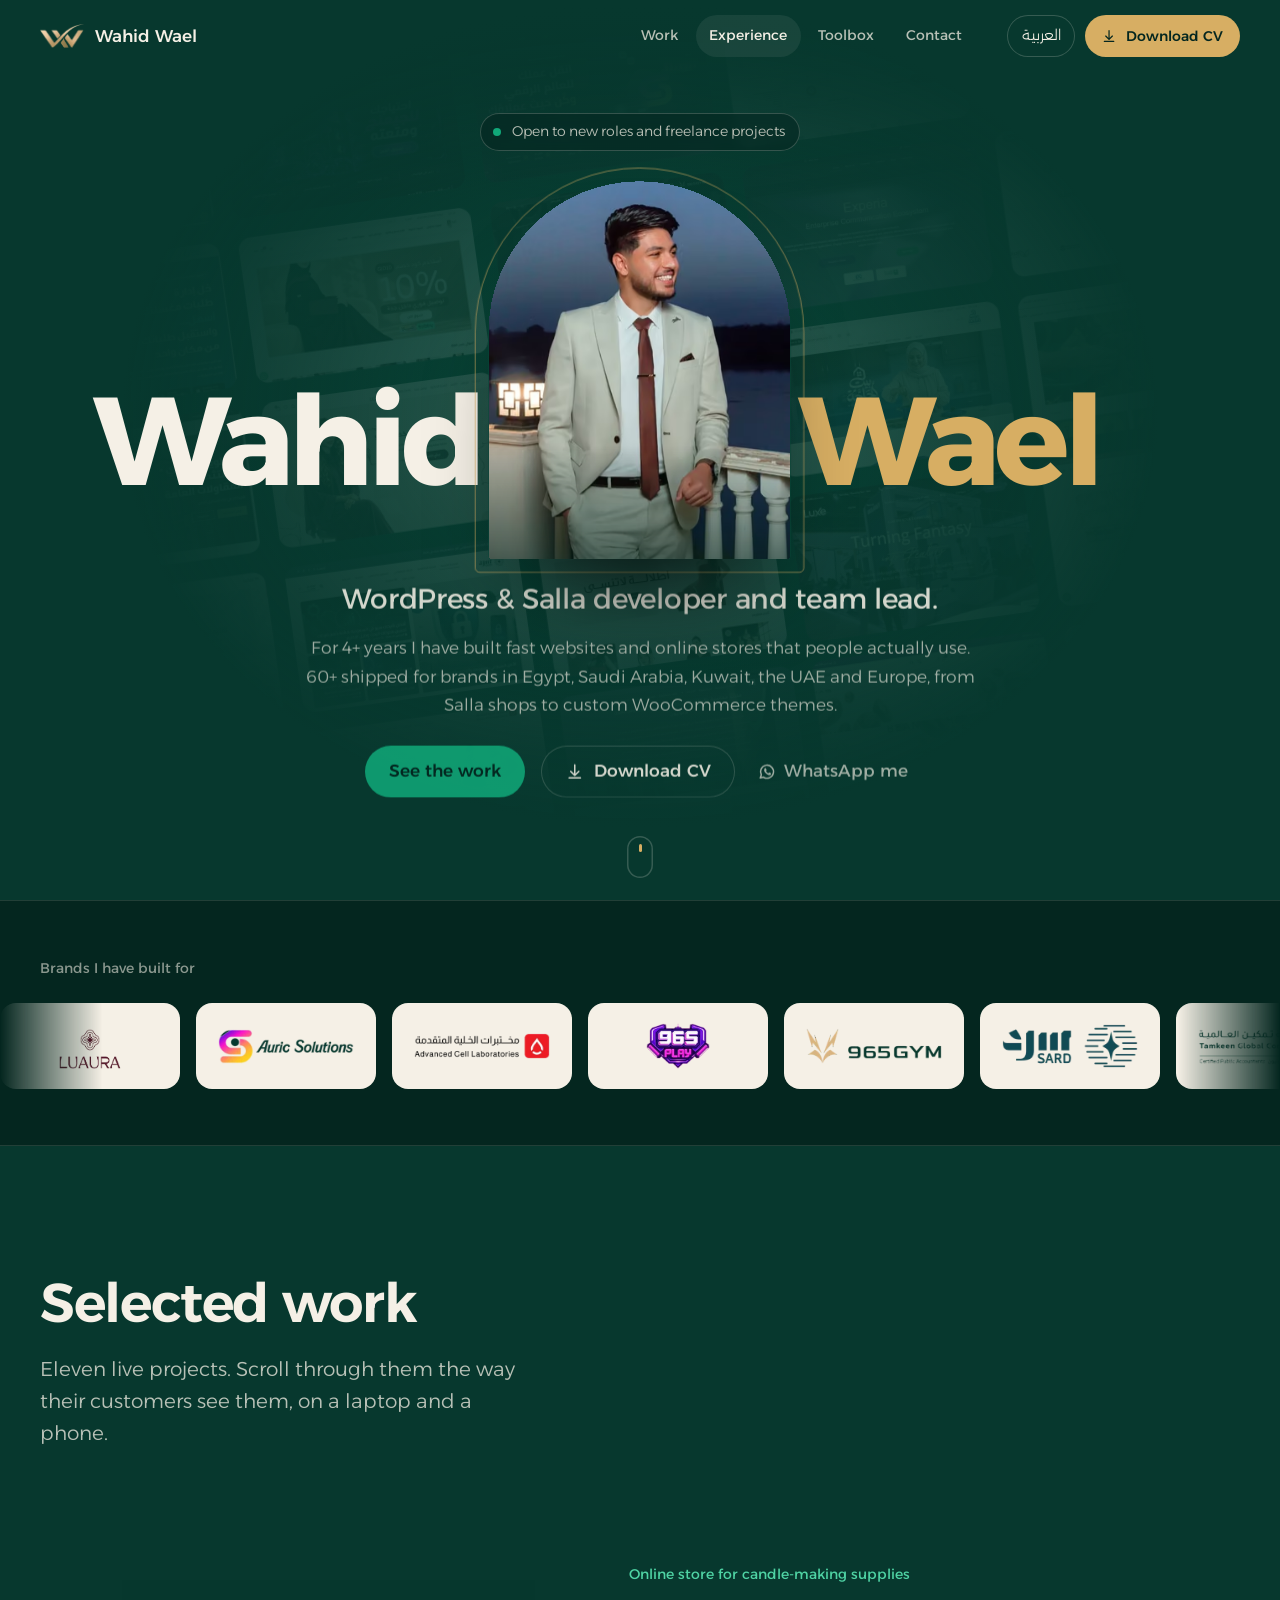
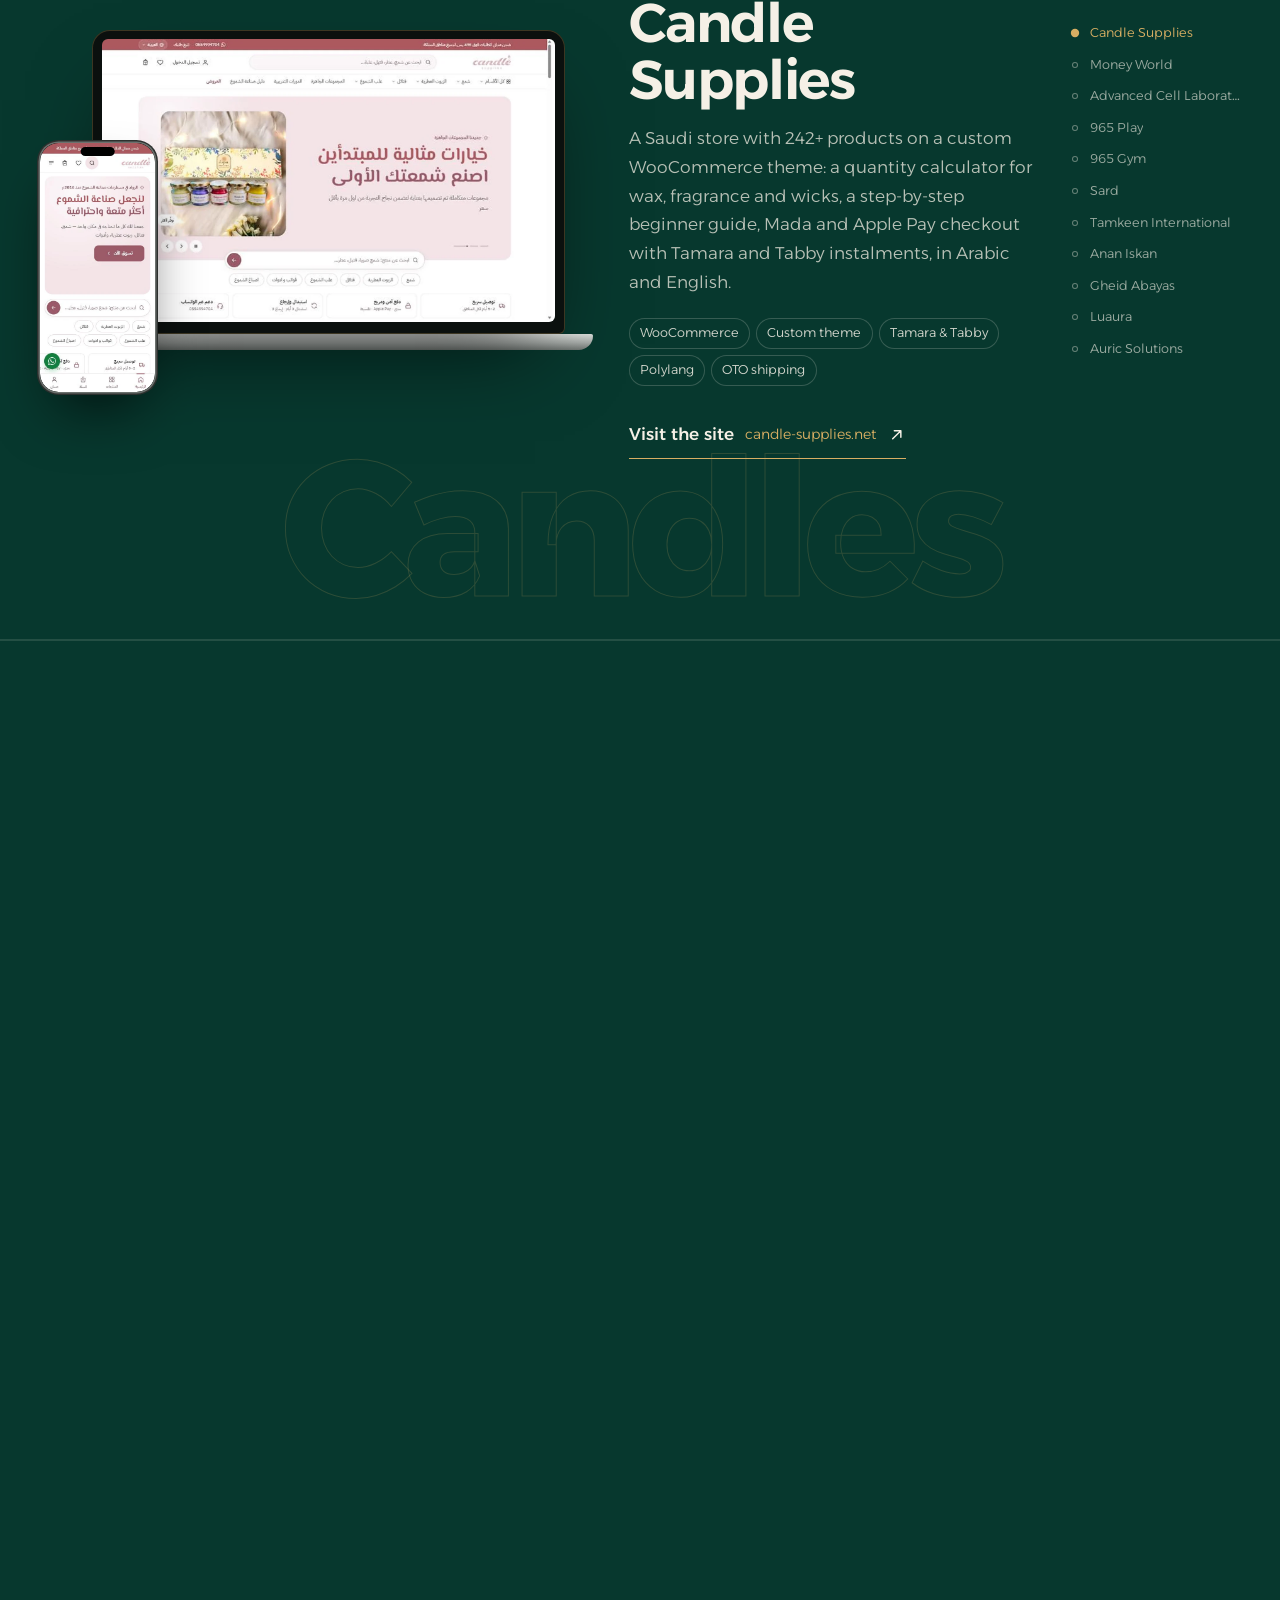
==== commit 39fba3aa: "Replace portfolio with static site Co-authored-by: Copilot App <223556219+Copilot@users.noreply.gith" ====
--- a/index.html
+++ b/index.html
@@ -1,2307 +1,460 @@
 <!DOCTYPE html>
-<html lang="en">
-  <head>
-    <meta charset="UTF-8" />
-    <meta http-equiv="X-UA-Compatible" content="IE=edge" />
-    <meta name="viewport" content="width=device-width, initial-scale=1.0" />
+<html lang="en" dir="ltr">
+<head>
+<meta charset="utf-8">
+<meta name="viewport" content="width=device-width, initial-scale=1">
+<title>Wahid Wael | WordPress &amp; Salla Developer, Team Lead</title>
+<meta name="description" content="Portfolio of Wahid Wael, a WordPress &amp; Salla developer and team lead from Egypt. 60+ fast, conversion-ready websites and stores shipped for brands in Egypt, the Gulf and Europe.">
+<link rel="canonical" href="https://waheed-wael.github.io/portfolio/">
+<link rel="alternate" hreflang="en" href="https://waheed-wael.github.io/portfolio/"><link rel="alternate" hreflang="ar" href="https://waheed-wael.github.io/portfolio/ar/"><link rel="alternate" hreflang="x-default" href="https://waheed-wael.github.io/portfolio/">
+<meta name="theme-color" content="#07382E">
+<meta name="color-scheme" content="dark">
+<meta property="og:type" content="profile"><meta property="og:title" content="Wahid Wael | WordPress &amp; Salla Developer, Team Lead"><meta property="og:description" content="Portfolio of Wahid Wael, a WordPress &amp; Salla developer and team lead from Egypt. 60+ fast, conversion-ready websites and stores shipped for brands in Egypt, the Gulf and Europe.">
+<meta property="og:url" content="https://waheed-wael.github.io/portfolio/"><meta property="og:image" content="https://waheed-wael.github.io/portfolio/assets/img/og.jpg"><meta property="og:image:width" content="1200"><meta property="og:image:height" content="630">
+<meta property="og:locale" content="en_US"><meta name="twitter:card" content="summary_large_image">
+<link rel="icon" href="assets/img/favicon-32.png" sizes="32x32"><link rel="apple-touch-icon" href="assets/img/apple-touch-icon.png">
+<link rel="manifest" href="manifest.webmanifest">
+<link rel="preload" href="assets/fonts/alexandria-latin.woff2" as="font" type="font/woff2" crossorigin>
 
-    <link rel="icon" type="image/x-icon" href="img/favicon.png" />
-
-    <title>Wahid</title>
-    <meta name="robots" content="max-image-preview:large" />
-    <link rel="dns-prefetch" href="//maxst.icons8.com" />
-    <link rel="dns-prefetch" href="//fonts.googleapis.com" />
-    <link
-      rel="alternate"
-      type="application/rss+xml"
-      title="Drake &raquo; Feed"
-      href="https://wpriverthemes.com/drake/feed/"
-    />
-    <link
-      rel="alternate"
-      type="application/rss+xml"
-      title="Drake &raquo; Comments Feed"
-      href="https://wpriverthemes.com/drake/comments/feed/"
-    />
-    <link rel="stylesheet" href="index.css" />
-    <script>
-      window._wpemojiSettings = {
-        baseUrl: "https:\/\/s.w.org\/images\/core\/emoji\/14.0.0\/72x72\/",
-        ext: ".png",
-        svgUrl: "https:\/\/s.w.org\/images\/core\/emoji\/14.0.0\/svg\/",
-        svgExt: ".svg",
-        source: {
-          concatemoji:
-            "https:\/\/wpriverthemes.com\/drake\/wp-includes\/js\/wp-emoji-release.min.js?ver=6.2.2",
-        },
-      };
-      /*! This file is auto-generated */
-      !(function (e, a, t) {
-        var n,
-          r,
-          o,
-          i = a.createElement("canvas"),
-          p = i.getContext && i.getContext("2d");
-
-        function s(e, t) {
-          p.clearRect(0, 0, i.width, i.height), p.fillText(e, 0, 0);
-          e = i.toDataURL();
-          return (
-            p.clearRect(0, 0, i.width, i.height),
-            p.fillText(t, 0, 0),
-            e === i.toDataURL()
-          );
-        }
-
-        function c(e) {
-          var t = a.createElement("script");
-          (t.src = e),
-            (t.defer = t.type = "text/javascript"),
-            a.getElementsByTagName("head")[0].appendChild(t);
-        }
-        for (
-          o = Array("flag", "emoji"),
-            t.supports = {
-              everything: !0,
-              everythingExceptFlag: !0,
-            },
-            r = 0;
-          r < o.length;
-          r++
-        )
-          (t.supports[o[r]] = (function (e) {
-            if (p && p.fillText)
-              switch (
-                ((p.textBaseline = "top"), (p.font = "600 32px Arial"), e)
-              ) {
-                case "flag":
-                  return s(
-                    "\ud83c\udff3\ufe0f\u200d\u26a7\ufe0f",
-                    "\ud83c\udff3\ufe0f\u200b\u26a7\ufe0f"
-                  )
-                    ? !1
-                    : !s(
-                        "\ud83c\uddfa\ud83c\uddf3",
-                        "\ud83c\uddfa\u200b\ud83c\uddf3"
-                      ) &&
-                        !s(
-                          "\ud83c\udff4\udb40\udc67\udb40\udc62\udb40\udc65\udb40\udc6e\udb40\udc67\udb40\udc7f",
-                          "\ud83c\udff4\u200b\udb40\udc67\u200b\udb40\udc62\u200b\udb40\udc65\u200b\udb40\udc6e\u200b\udb40\udc67\u200b\udb40\udc7f"
-                        );
-                case "emoji":
-                  return !s(
-                    "\ud83e\udef1\ud83c\udffb\u200d\ud83e\udef2\ud83c\udfff",
-                    "\ud83e\udef1\ud83c\udffb\u200b\ud83e\udef2\ud83c\udfff"
-                  );
-              }
-            return !1;
-          })(o[r])),
-            (t.supports.everything = t.supports.everything && t.supports[o[r]]),
-            "flag" !== o[r] &&
-              (t.supports.everythingExceptFlag =
-                t.supports.everythingExceptFlag && t.supports[o[r]]);
-        (t.supports.everythingExceptFlag =
-          t.supports.everythingExceptFlag && !t.supports.flag),
-          (t.DOMReady = !1),
-          (t.readyCallback = function () {
-            t.DOMReady = !0;
-          }),
-          t.supports.everything ||
-            ((n = function () {
-              t.readyCallback();
-            }),
-            a.addEventListener
-              ? (a.addEventListener("DOMContentLoaded", n, !1),
-                e.addEventListener("load", n, !1))
-              : (e.attachEvent("onload", n),
-                a.attachEvent("onreadystatechange", function () {
-                  "complete" === a.readyState && t.readyCallback();
-                })),
-            (e = t.source || {}).concatemoji
-              ? c(e.concatemoji)
-              : e.wpemoji && e.twemoji && (c(e.twemoji), c(e.wpemoji)));
-      })(window, document, window._wpemojiSettings);
-    </script>
-    <style>
-      img.wp-smiley,
-      img.emoji {
-        display: inline !important;
-        border: none !important;
-        box-shadow: none !important;
-        height: 1em !important;
-        width: 1em !important;
-        margin: 0 0.07em !important;
-        vertical-align: -0.1em !important;
-        background: none !important;
-        padding: 0 !important;
-      }
-    </style>
-    <link
-      rel="stylesheet"
-      id="wp-block-library-css"
-      href="https://wpriverthemes.com/drake/wp-includes/css/dist/block-library/style.min.css?ver=6.2.2"
-      media="all"
-    />
-    <link
-      rel="stylesheet"
-      id="classic-theme-styles-css"
-      href="https://wpriverthemes.com/drake/wp-includes/css/classic-themes.min.css?ver=6.2.2"
-      media="all"
-    />
-    <style id="global-styles-inline-css">
-      body {
-        --wp--preset--color--black: #000000;
-        --wp--preset--color--cyan-bluish-gray: #abb8c3;
-        --wp--preset--color--white: #ffffff;
-        --wp--preset--color--pale-pink: #f78da7;
-        --wp--preset--color--vivid-red: #cf2e2e;
-        --wp--preset--color--luminous-vivid-orange: #ff6900;
-        --wp--preset--color--luminous-vivid-amber: #fcb900;
-        --wp--preset--color--light-green-cyan: #7bdcb5;
-        --wp--preset--color--vivid-green-cyan: #00d084;
-        --wp--preset--color--pale-cyan-blue: #8ed1fc;
-        --wp--preset--color--vivid-cyan-blue: #0693e3;
-        --wp--preset--color--vivid-purple: #9b51e0;
-        --wp--preset--gradient--vivid-cyan-blue-to-vivid-purple: linear-gradient(
-          135deg,
-          rgba(6, 147, 227, 1) 0%,
-          rgb(155, 81, 224) 100%
-        );
-        --wp--preset--gradient--light-green-cyan-to-vivid-green-cyan: linear-gradient(
-          135deg,
-          rgb(122, 220, 180) 0%,
-          rgb(0, 208, 130) 100%
-        );
-        --wp--preset--gradient--luminous-vivid-amber-to-luminous-vivid-orange: linear-gradient(
-          135deg,
-          rgba(252, 185, 0, 1) 0%,
-          rgba(255, 105, 0, 1) 100%
-        );
-        --wp--preset--gradient--luminous-vivid-orange-to-vivid-red: linear-gradient(
-          135deg,
-          rgba(255, 105, 0, 1) 0%,
-          rgb(207, 46, 46) 100%
-        );
-        --wp--preset--gradient--very-light-gray-to-cyan-bluish-gray: linear-gradient(
-          135deg,
-          rgb(238, 238, 238) 0%,
-          rgb(169, 184, 195) 100%
-        );
-        --wp--preset--gradient--cool-to-warm-spectrum: linear-gradient(
-          135deg,
-          rgb(74, 234, 220) 0%,
-          rgb(151, 120, 209) 20%,
-          rgb(207, 42, 186) 40%,
-          rgb(238, 44, 130) 60%,
-          rgb(251, 105, 98) 80%,
-          rgb(254, 248, 76) 100%
-        );
-        --wp--preset--gradient--blush-light-purple: linear-gradient(
-          135deg,
-          rgb(255, 206, 236) 0%,
-          rgb(152, 150, 240) 100%
-        );
-        --wp--preset--gradient--blush-bordeaux: linear-gradient(
-          135deg,
-          rgb(254, 205, 165) 0%,
-          rgb(254, 45, 45) 50%,
-          rgb(107, 0, 62) 100%
-        );
-        --wp--preset--gradient--luminous-dusk: linear-gradient(
-          135deg,
-          rgb(255, 203, 112) 0%,
-          rgb(199, 81, 192) 50%,
-          rgb(65, 88, 208) 100%
-        );
-        --wp--preset--gradient--pale-ocean: linear-gradient(
-          135deg,
-          rgb(255, 245, 203) 0%,
-          rgb(182, 227, 212) 50%,
-          rgb(51, 167, 181) 100%
-        );
-        --wp--preset--gradient--electric-grass: linear-gradient(
-          135deg,
-          rgb(202, 248, 128) 0%,
-          rgb(113, 206, 126) 100%
-        );
-        --wp--preset--gradient--midnight: linear-gradient(
-          135deg,
-          rgb(2, 3, 129) 0%,
-          rgb(40, 116, 252) 100%
-        );
-        --wp--preset--duotone--dark-grayscale: url("#wp-duotone-dark-grayscale");
-        --wp--preset--duotone--grayscale: url("#wp-duotone-grayscale");
-        --wp--preset--duotone--purple-yellow: url("#wp-duotone-purple-yellow");
-        --wp--preset--duotone--blue-red: url("#wp-duotone-blue-red");
-        --wp--preset--duotone--midnight: url("#wp-duotone-midnight");
-        --wp--preset--duotone--magenta-yellow: url("#wp-duotone-magenta-yellow");
-        --wp--preset--duotone--purple-green: url("#wp-duotone-purple-green");
-        --wp--preset--duotone--blue-orange: url("#wp-duotone-blue-orange");
-        --wp--preset--font-size--small: 13px;
-        --wp--preset--font-size--medium: 20px;
-        --wp--preset--font-size--large: 36px;
-        --wp--preset--font-size--x-large: 42px;
-        --wp--preset--spacing--20: 0.44rem;
-        --wp--preset--spacing--30: 0.67rem;
-        --wp--preset--spacing--40: 1rem;
-        --wp--preset--spacing--50: 1.5rem;
-        --wp--preset--spacing--60: 2.25rem;
-        --wp--preset--spacing--70: 3.38rem;
-        --wp--preset--spacing--80: 5.06rem;
-        --wp--preset--shadow--natural: 6px 6px 9px rgba(0, 0, 0, 0.2);
-        --wp--preset--shadow--deep: 12px 12px 50px rgba(0, 0, 0, 0.4);
-        --wp--preset--shadow--sharp: 6px 6px 0px rgba(0, 0, 0, 0.2);
-        --wp--preset--shadow--outlined: 6px 6px 0px -3px rgba(255, 255, 255, 1),
-          6px 6px rgba(0, 0, 0, 1);
-        --wp--preset--shadow--crisp: 6px 6px 0px rgba(0, 0, 0, 1);
-      }
-
-      :where(.is-layout-flex) {
-        gap: 0.5em;
-      }
-
-      body .is-layout-flow > .alignleft {
-        float: left;
-        margin-inline-start: 0;
-        margin-inline-end: 2em;
-      }
-
-      body .is-layout-flow > .alignright {
-        float: right;
-        margin-inline-start: 2em;
-        margin-inline-end: 0;
-      }
-
-      body .is-layout-flow > .aligncenter {
-        margin-left: auto !important;
-        margin-right: auto !important;
-      }
-
-      body .is-layout-constrained > .alignleft {
-        float: left;
-        margin-inline-start: 0;
-        margin-inline-end: 2em;
-      }
-
-      body .is-layout-constrained > .alignright {
-        float: right;
-        margin-inline-start: 2em;
-        margin-inline-end: 0;
-      }
-
-      body .is-layout-constrained > .aligncenter {
-        margin-left: auto !important;
-        margin-right: auto !important;
-      }
-
-      body
-        .is-layout-constrained
-        > :where(:not(.alignleft):not(.alignright):not(.alignfull)) {
-        max-width: var(--wp--style--global--content-size);
-        margin-left: auto !important;
-        margin-right: auto !important;
-      }
-
-      body .is-layout-constrained > .alignwide {
-        max-width: var(--wp--style--global--wide-size);
-      }
-
-      body .is-layout-flex {
-        display: flex;
-      }
-
-      body .is-layout-flex {
-        flex-wrap: wrap;
-        align-items: center;
-      }
-
-      body .is-layout-flex > * {
-        margin: 0;
-      }
-
-      :where(.wp-block-columns.is-layout-flex) {
-        gap: 2em;
-      }
-
-      .has-black-color {
-        color: var(--wp--preset--color--black) !important;
-      }
-
-      .has-cyan-bluish-gray-color {
-        color: var(--wp--preset--color--cyan-bluish-gray) !important;
-      }
-
-      .has-white-color {
-        color: var(--wp--preset--color--white) !important;
-      }
-
-      .has-pale-pink-color {
-        color: var(--wp--preset--color--pale-pink) !important;
-      }
-
-      .has-vivid-red-color {
-        color: var(--wp--preset--color--vivid-red) !important;
-      }
-
-      .has-luminous-vivid-orange-color {
-        color: var(--wp--preset--color--luminous-vivid-orange) !important;
-      }
-
-      .has-luminous-vivid-amber-color {
-        color: var(--wp--preset--color--luminous-vivid-amber) !important;
-      }
-
-      .has-light-green-cyan-color {
-        color: var(--wp--preset--color--light-green-cyan) !important;
-      }
-
-      .has-vivid-green-cyan-color {
-        color: var(--wp--preset--color--vivid-green-cyan) !important;
-      }
-
-      .has-pale-cyan-blue-color {
-        color: var(--wp--preset--color--pale-cyan-blue) !important;
-      }
-
-      .has-vivid-cyan-blue-color {
-        color: var(--wp--preset--color--vivid-cyan-blue) !important;
-      }
-
-      .has-vivid-purple-color {
-        color: var(--wp--preset--color--vivid-purple) !important;
-      }
-
-      .has-black-background-color {
-        background-color: var(--wp--preset--color--black) !important;
-      }
-
-      .has-cyan-bluish-gray-background-color {
-        background-color: var(--wp--preset--color--cyan-bluish-gray) !important;
-      }
-
-      .has-white-background-color {
-        background-color: var(--wp--preset--color--white) !important;
-      }
-
-      .has-pale-pink-background-color {
-        background-color: var(--wp--preset--color--pale-pink) !important;
-      }
-
-      .has-vivid-red-background-color {
-        background-color: var(--wp--preset--color--vivid-red) !important;
-      }
-
-      .has-luminous-vivid-orange-background-color {
-        background-color: var(
-          --wp--preset--color--luminous-vivid-orange
-        ) !important;
-      }
-
-      .has-luminous-vivid-amber-background-color {
-        background-color: var(
-          --wp--preset--color--luminous-vivid-amber
-        ) !important;
-      }
-
-      .has-light-green-cyan-background-color {
-        background-color: var(--wp--preset--color--light-green-cyan) !important;
-      }
-
-      .has-vivid-green-cyan-background-color {
-        background-color: var(--wp--preset--color--vivid-green-cyan) !important;
-      }
-
-      .has-pale-cyan-blue-background-color {
-        background-color: var(--wp--preset--color--pale-cyan-blue) !important;
-      }
-
-      .has-vivid-cyan-blue-background-color {
-        background-color: var(--wp--preset--color--vivid-cyan-blue) !important;
-      }
-
-      .has-vivid-purple-background-color {
-        background-color: var(--wp--preset--color--vivid-purple) !important;
-      }
-
-      .has-black-border-color {
-        border-color: var(--wp--preset--color--black) !important;
-      }
-
-      .has-cyan-bluish-gray-border-color {
-        border-color: var(--wp--preset--color--cyan-bluish-gray) !important;
-      }
-
-      .has-white-border-color {
-        border-color: var(--wp--preset--color--white) !important;
-      }
-
-      .has-pale-pink-border-color {
-        border-color: var(--wp--preset--color--pale-pink) !important;
-      }
-
-      .has-vivid-red-border-color {
-        border-color: var(--wp--preset--color--vivid-red) !important;
-      }
-
-      .has-luminous-vivid-orange-border-color {
-        border-color: var(
-          --wp--preset--color--luminous-vivid-orange
-        ) !important;
-      }
-
-      .has-luminous-vivid-amber-border-color {
-        border-color: var(--wp--preset--color--luminous-vivid-amber) !important;
-      }
-
-      .has-light-green-cyan-border-color {
-        border-color: var(--wp--preset--color--light-green-cyan) !important;
-      }
-
-      .has-vivid-green-cyan-border-color {
-        border-color: var(--wp--preset--color--vivid-green-cyan) !important;
-      }
-
-      .has-pale-cyan-blue-border-color {
-        border-color: var(--wp--preset--color--pale-cyan-blue) !important;
-      }
-
-      .has-vivid-cyan-blue-border-color {
-        border-color: var(--wp--preset--color--vivid-cyan-blue) !important;
-      }
-
-      .has-vivid-purple-border-color {
-        border-color: var(--wp--preset--color--vivid-purple) !important;
-      }
-
-      .has-vivid-cyan-blue-to-vivid-purple-gradient-background {
-        background: var(
-          --wp--preset--gradient--vivid-cyan-blue-to-vivid-purple
-        ) !important;
-      }
-
-      .has-light-green-cyan-to-vivid-green-cyan-gradient-background {
-        background: var(
-          --wp--preset--gradient--light-green-cyan-to-vivid-green-cyan
-        ) !important;
-      }
-
-      .has-luminous-vivid-amber-to-luminous-vivid-orange-gradient-background {
-        background: var(
-          --wp--preset--gradient--luminous-vivid-amber-to-luminous-vivid-orange
-        ) !important;
-      }
-
-      .has-luminous-vivid-orange-to-vivid-red-gradient-background {
-        background: var(
-          --wp--preset--gradient--luminous-vivid-orange-to-vivid-red
-        ) !important;
-      }
-
-      .has-very-light-gray-to-cyan-bluish-gray-gradient-background {
-        background: var(
-          --wp--preset--gradient--very-light-gray-to-cyan-bluish-gray
-        ) !important;
-      }
-
-      .has-cool-to-warm-spectrum-gradient-background {
-        background: var(
-          --wp--preset--gradient--cool-to-warm-spectrum
-        ) !important;
-      }
-
-      .has-blush-light-purple-gradient-background {
-        background: var(--wp--preset--gradient--blush-light-purple) !important;
-      }
-
-      .has-blush-bordeaux-gradient-background {
-        background: var(--wp--preset--gradient--blush-bordeaux) !important;
-      }
-
-      .has-luminous-dusk-gradient-background {
-        background: var(--wp--preset--gradient--luminous-dusk) !important;
-      }
-
-      .has-pale-ocean-gradient-background {
-        background: var(--wp--preset--gradient--pale-ocean) !important;
-      }
-
-      .has-electric-grass-gradient-background {
-        background: var(--wp--preset--gradient--electric-grass) !important;
-      }
-
-      .has-midnight-gradient-background {
-        background: var(--wp--preset--gradient--midnight) !important;
-      }
-
-      .has-small-font-size {
-        font-size: var(--wp--preset--font-size--small) !important;
-      }
-
-      .has-medium-font-size {
-        font-size: var(--wp--preset--font-size--medium) !important;
-      }
-
-      .has-large-font-size {
-        font-size: var(--wp--preset--font-size--large) !important;
-      }
-
-      .has-x-large-font-size {
-        font-size: var(--wp--preset--font-size--x-large) !important;
-      }
-
-      .wp-block-navigation a:where(:not(.wp-element-button)) {
-        color: inherit;
-      }
-
-      :where(.wp-block-columns.is-layout-flex) {
-        gap: 2em;
-      }
-
-      .wp-block-pullquote {
-        font-size: 1.5em;
-        line-height: 1.6;
-      }
-    </style>
-    <link rel="stylesheet" href="fontawesome-free-6.4.0-web/css/all.min.css" />
-    <link
-      rel="stylesheet"
-      id="redux-extendify-styles-css"
-      href="https://wpriverthemes.com/drake/wp-content/plugins/redux-framework/redux-core/assets/css/extendify-utilities.css?ver=4.4.4"
-      media="all"
-    />
-    <link
-      rel="stylesheet"
-      id="contact-form-7-css"
-      href="https://wpriverthemes.com/drake/wp-content/plugins/contact-form-7/includes/css/styles.css?ver=5.7.7"
-      media="all"
-    />
-    <link
-      rel="stylesheet"
-      id="line-awesome-css"
-      href="https://maxst.icons8.com/vue-static/landings/line-awesome/line-awesome/1.3.0/css/line-awesome.min.css?ver=6.2.2"
-      media="all"
-    />
-    <link
-      rel="stylesheet"
-      id="bootstrap-css"
-      href="https://wpriverthemes.com/drake/wp-content/themes/drake/assets/css/bootstrap.min.css?ver=6.2.2"
-      media="all"
-    />
-    <link
-      rel="stylesheet"
-      id="owl-carousel-css"
-      href="https://wpriverthemes.com/drake/wp-content/themes/drake/assets/css/owl.carousel.min.css?ver=6.2.2"
-      media="all"
-    />
-    <link
-      rel="stylesheet"
-      id="owl-theme-css"
-      href="https://wpriverthemes.com/drake/wp-content/themes/drake/assets/css/owl.theme.default.min.css?ver=6.2.2"
-      media="all"
-    />
-    <link
-      rel="stylesheet"
-      id="animate-css"
-      href="https://wpriverthemes.com/drake/wp-content/themes/drake/assets/css/animate.min.css?ver=6.2.2"
-      media="all"
-    />
-    <link
-      rel="stylesheet"
-      id="smooth-scrollbar-css"
-      href="https://wpriverthemes.com/drake/wp-content/themes/drake/assets/css/smooth-scrollbar.css?ver=6.2.2"
-      media="all"
-    />
-    <link
-      rel="stylesheet"
-      id="lightbox-css"
-      href="https://wpriverthemes.com/drake/wp-content/themes/drake/assets/css/lightbox.min.css?ver=6.2.2"
-      media="all"
-    />
-    <link
-      rel="stylesheet"
-      id="drake-style-css"
-      href="https://wpriverthemes.com/drake/wp-content/themes/drake/assets/css/style.css?ver=6.2.2"
-      media="all"
-    />
-    <link
-      rel="stylesheet"
-      id="unit-test-css"
-      href="https://wpriverthemes.com/drake/wp-content/themes/drake/assets/css/unit-test.css?ver=6.2.2"
-      media="all"
-    />
-    <link
-      rel="stylesheet"
-      id="drake-responsive-css"
-      href="https://wpriverthemes.com/drake/wp-content/themes/drake/assets/css/responsive.css?ver=6.2.2"
-      media="all"
-    />
-    <link
-      rel="stylesheet"
-      id="drake-fonts-css"
-      href="//fonts.googleapis.com/css?family=Inter%3A100%2C200%2C300%2C400%2C500%2C600%2C700%2C800%2C900%26subset%3Dlatin%2Clatin-ext&#038;ver=1.0.0"
-      media="all"
-    />
-    <link
-      rel="stylesheet"
-      id="elementor-icons-css"
-      href="https://wpriverthemes.com/drake/wp-content/plugins/elementor/assets/lib/eicons/css/elementor-icons.min.css?ver=5.20.0"
-      media="all"
-    />
-    <link
-      rel="stylesheet"
-      id="elementor-frontend-css"
-      href="https://wpriverthemes.com/drake/wp-content/plugins/elementor/assets/css/frontend-lite.min.css?ver=3.14.1"
-      media="all"
-    />
-    <link
-      rel="stylesheet"
-      id="swiper-css"
-      href="https://wpriverthemes.com/drake/wp-content/plugins/elementor/assets/lib/swiper/v8/css/swiper.min.css?ver=8.4.5"
-      media="all"
-    />
-    <link
-      rel="stylesheet"
-      id="elementor-post-10-css"
-      href="https://wpriverthemes.com/drake/wp-content/uploads/elementor/css/post-10.css?ver=1688231007"
-      media="all"
-    />
-    <link
-      rel="stylesheet"
-      id="elementor-global-css"
-      href="https://wpriverthemes.com/drake/wp-content/uploads/elementor/css/global.css?ver=1688231007"
-      media="all"
-    />
-    <link
-      rel="stylesheet"
-      id="google-fonts-1-css"
-      href="https://fonts.googleapis.com/css?family=Roboto%3A100%2C100italic%2C200%2C200italic%2C300%2C300italic%2C400%2C400italic%2C500%2C500italic%2C600%2C600italic%2C700%2C700italic%2C800%2C800italic%2C900%2C900italic%7CRoboto+Slab%3A100%2C100italic%2C200%2C200italic%2C300%2C300italic%2C400%2C400italic%2C500%2C500italic%2C600%2C600italic%2C700%2C700italic%2C800%2C800italic%2C900%2C900italic&#038;display=swap&#038;ver=6.2.2"
-      media="all"
-    />
-    <link rel="preconnect" href="https://fonts.gstatic.com/" crossorigin />
-    <script
-      src="https://wpriverthemes.com/drake/wp-includes/js/jquery/jquery.min.js?ver=3.6.4"
-      id="jquery-core-js"
-    ></script>
-    <script
-      src="https://wpriverthemes.com/drake/wp-includes/js/jquery/jquery-migrate.min.js?ver=3.4.0"
-      id="jquery-migrate-js"
-    ></script>
-    <link
-      rel="https://api.w.org/"
-      href="https://wpriverthemes.com/drake/wp-json/"
-    />
-    <link
-      rel="alternate"
-      type="application/json"
-      href="https://wpriverthemes.com/drake/wp-json/wp/v2/pages/8"
-    />
-    <link
-      rel="EditURI"
-      type="application/rsd+xml"
-      title="RSD"
-      href="https://wpriverthemes.com/drake/xmlrpc.php?rsd"
-    />
-    <link
-      rel="wlwmanifest"
-      type="application/wlwmanifest+xml"
-      href="https://wpriverthemes.com/drake/wp-includes/wlwmanifest.xml"
-    />
-    <meta name="generator" content="WordPress 6.2.2" />
-    <link rel="canonical" href="https://wpriverthemes.com/drake/" />
-    <link rel="shortlink" href="https://wpriverthemes.com/drake/" />
-    <link
-      rel="alternate"
-      type="application/json+oembed"
-      href="https://wpriverthemes.com/drake/wp-json/oembed/1.0/embed?url=https%3A%2F%2Fwpriverthemes.com%2Fdrake%2F"
-    />
-    <link
-      rel="alternate"
-      type="text/xml+oembed"
-      href="https://wpriverthemes.com/drake/wp-json/oembed/1.0/embed?url=https%3A%2F%2Fwpriverthemes.com%2Fdrake%2F&#038;format=xml"
-    />
-    <meta name="generator" content="Redux 4.4.4" />
-    <meta
-      name="generator"
-      content="Elementor 3.14.1; features: e_dom_optimization, e_optimized_assets_loading, e_optimized_css_loading, a11y_improvements, additional_custom_breakpoints; settings: css_print_method-external, google_font-enabled, font_display-swap"
-    />
-    <style id="wp-custom-css">
-      .global-color .setting-toggle {
-        border-radius: 5px;
-      }
-
-      .global-color .setting-toggle i {
-        animation: rotating 3s infinite linear;
-      }
-    </style>
-  </head>
-
-  <body>
-    <video class="body-overlay" muted autoplay loop>
-      <source
-        src="https://wpriverthemes.com/drake/wp-content/themes/drake/assets/images/video4.mp4"
-        type="video/mp4"
-      />
-    </video>
-    <!-- <div class="page-loader">
-      <div class="bounceball"></div>
-    </div> -->
-    <span class="icon-menu">
-      <span class="bar"></span>
-      <span class="bar"></span>
-    </span>
-    <div class="global-color">
-      <span class="setting-toggle">
-        <i class="las la-cog"></i>
-      </span>
-      <div class="inner">
-        <div class="overlay"></div>
-        <div class="global-color-option">
-          <span class="close-settings">
-            <i class="las la-times"></i>
-          </span>
-          <h2>Configuration</h2>
-          <div class="global-color-option-inner">
-            <p>Colors</p>
-            <div class="color-boxed">
-              <a href="#" class="clr-active" onclick="color1();"></a>
-              <a href="#" onclick="color2();"></a>
-              <a href="#" onclick="color3();"></a>
-              <a href="#" onclick="color4();"></a>
-              <a href="#" onclick="color5();"></a>
-              <a href="#" onclick="color6();"></a>
-              <a href="#" onclick="color7();"></a>
-              <a href="#" onclick="color8();"></a>
-            </div>
-          </div>
-        </div>
+<link rel="preload" as="image" type="image/avif" imagesrcset="assets/img/wahid-360.avif 360w, assets/img/wahid-540.avif 540w, assets/img/wahid-720.avif 720w" imagesizes="(min-width: 1024px) 350px, (min-width: 720px) 40vw, 64vw" fetchpriority="high">
+<style>@font-face{font-family:"Alexandria";src:url(assets/fonts/alexandria-latin.woff2) format("woff2");font-weight:100 900;font-display:swap;unicode-range:U+0000-00FF,U+0131,U+0152-0153,U+02C6,U+02DA,U+02DC,U+2000-206F,U+20AC,U+2122,U+2190-2193,U+2212}
+@font-face{font-family:"Alexandria";src:url(assets/fonts/alexandria-arabic.woff2) format("woff2");font-weight:100 900;font-display:swap;unicode-range:U+0600-06FF,U+0750-077F,U+08A0-08FF,U+FB50-FDFF,U+FE70-FEFF,U+200C-200F}
+@font-face{font-family:"Alexandria Fallback";src:local("Arial"),local("ArialMT"),local("Liberation Sans"),local("Helvetica");font-weight:100 500;size-adjust:106.8%;ascent-override:90.6%;descent-override:23.5%;line-gap-override:0%}
+@font-face{font-family:"Alexandria Fallback";src:local("Arial Bold"),local("Arial-BoldMT"),local("Liberation Sans Bold"),local("Helvetica Bold");font-weight:600 900;size-adjust:104%;ascent-override:93%;descent-override:24.1%;line-gap-override:0%}
+:root{--forest:#07382E;--night:#04261F;--moss:#0A4639;--gold:#D7AE63;--gold-2:#E9CB8E;--em:#11A879;--em-2:#4FD3A4;--ivory:#F5F0E6;--ink:#14201A;--muted:rgba(245,240,230,.74);--faint:rgba(245,240,230,.56);--line:rgba(245,240,230,.12);--line-2:rgba(245,240,230,.2);--f:"Alexandria","Alexandria Fallback",system-ui,-apple-system,"Segoe UI",Tahoma,sans-serif;--s-1:.875rem;--s0:1.0625rem;--s1:1.25rem;--s2:clamp(1.35rem,1.1rem + .9vw,1.75rem);--s3:clamp(2rem,1.4rem + 2.6vw,3.4rem);--wrap:min(1240px,100% - 2*var(--pad));--pad:clamp(1.15rem,4vw,2.5rem);--hh:72px;--ease:cubic-bezier(.22,1,.36,1);--ease-io:cubic-bezier(.65,0,.35,1)}*,*::before,*::after{box-sizing:border-box}html{-webkit-text-size-adjust:100%;text-size-adjust:100%;scroll-padding-top:calc(var(--hh) + 12px)}html.lenis,html.lenis body{height:auto}.lenis.lenis-smooth{scroll-behavior:auto!important}body{margin:0;background:var(--forest);color:var(--ivory);font:300 var(--s0)/1.7 var(--f);-webkit-font-smoothing:antialiased;-moz-osx-font-smoothing:grayscale;overflow-x:clip}[dir=rtl] body{line-height:1.85}img,svg{display:block;max-width:100%}img{height:auto}a{color:inherit;text-decoration:none}button{font:inherit;color:inherit;background:none;border:0;padding:0;cursor:pointer}ul,ol{list-style:none;margin:0;padding:0}h1,h2,h3,h4,p,figure{margin:0}::selection{background:var(--gold);color:var(--night)}:focus-visible{outline:2px solid var(--em-2);outline-offset:3px;border-radius:6px}.sr{position:absolute!important;width:1px;height:1px;padding:0;margin:-1px;overflow:hidden;clip:rect(0 0 0 0);white-space:nowrap;border:0}.wrap{width:var(--wrap);margin-inline:auto}.skip{position:fixed;inset-inline-start:1rem;top:-4rem;z-index:100;padding:.7rem 1rem;border-radius:10px;background:var(--ivory);color:var(--ink);font-weight:500;transition:top .2s}.skip:focus{top:1rem}.ic{width:1.15em;height:1.15em;flex:none;fill:none;stroke:currentColor;stroke-width:1.8;stroke-linecap:round;stroke-linejoin:round}.ic .fill{fill:currentColor;stroke:none}[dir=rtl] .visit .ic,[dir=rtl] .card-h .ic,[dir=rtl] .cert .ic{transform:scaleX(-1)}.h2{font-weight:600;font-size:var(--s3);line-height:1.08;letter-spacing:-.025em}[dir=rtl] .h2{letter-spacing:0;line-height:1.3}.h3{font-weight:500;font-size:var(--s2);line-height:1.3}.lead{color:var(--muted);font-size:var(--s1);line-height:1.6;max-width:36ch;margin-top:1rem}.sec-head{display:grid;gap:.25rem}.btn{display:inline-flex;align-items:center;justify-content:center;gap:.55rem;min-height:52px;padding:0 1.5rem;border-radius:999px;font-weight:500;font-size:var(--s0);line-height:1;transition:background .35s var(--ease),color .35s var(--ease),box-shadow .35s var(--ease),translate .35s var(--ease);white-space:nowrap}.btn:hover{translate:0 -2px}.btn-em{background:var(--em);color:var(--night)}.btn-em:hover{background:var(--em-2);box-shadow:0 14px 30px -14px rgba(17,168,121,.8)}.btn-line{box-shadow:inset 0 0 0 1px var(--line-2)}.btn-line:hover{box-shadow:inset 0 0 0 1px var(--gold);color:var(--gold-2)}.btn-gold{background:var(--gold);color:var(--night)}.btn-gold:hover{background:var(--gold-2)}.btn-sm{min-height:42px;padding:0 1.05rem;font-size:var(--s-1)}.tlink{display:inline-flex;align-items:center;gap:.5rem;min-height:44px;padding:0 .4rem;font-weight:400;color:var(--muted);background:linear-gradient(currentColor,currentColor) 0 calc(100% - 8px)/0 1px no-repeat;transition:color .3s,background-size .45s var(--ease)}[dir=rtl] .tlink{background-position:100% calc(100% - 8px)}.tlink:hover{color:var(--ivory);background-size:100% 1px}.hd{position:fixed;inset:0 0 auto;z-index:50;height:var(--hh);transition:background .4s,box-shadow .4s,translate .45s var(--ease)}.hd.solid{background:rgba(4,38,31,.82);-webkit-backdrop-filter:blur(14px) saturate(1.2);backdrop-filter:blur(14px) saturate(1.2);box-shadow:0 1px 0 var(--line)}.hd.away{translate:0 -100%}.hd-in{height:100%;display:flex;align-items:center;justify-content:space-between;gap:1.5rem}.brand{display:flex;align-items:center;gap:.7rem;font-weight:500;font-size:var(--s0);min-height:44px}.brand img{width:44px;height:auto}.nav{display:flex;align-items:center;gap:2rem}.nav ul{display:flex;gap:.25rem}.nav ul a{display:block;padding:.6rem .85rem;border-radius:999px;font-size:var(--s-1);font-weight:400;color:var(--muted);transition:color .3s,background .3s}.nav ul a:hover,.nav ul a[aria-current=true]{color:var(--ivory);background:rgba(245,240,230,.07)}.nav-x{display:flex;align-items:center;gap:.6rem}.lang{display:grid;place-items:center;min-height:42px;padding:0 .9rem;border-radius:999px;font-size:var(--s-1);box-shadow:inset 0 0 0 1px var(--line-2);transition:box-shadow .3s,color .3s}.lang:hover{box-shadow:inset 0 0 0 1px var(--gold);color:var(--gold-2)}.burger{display:none;width:46px;height:46px;border-radius:50%;place-items:center;box-shadow:inset 0 0 0 1px var(--line-2)}.burger .ic{width:22px;height:22px}.burger .ic+.ic,.burger[aria-expanded=true] .ic:first-child{display:none}.burger[aria-expanded=true] .ic+.ic{display:block}.hero{position:relative;min-height:100svh;display:grid;align-items:center;padding:calc(var(--hh) + 1rem) 0 clamp(3.5rem,6vw,4.5rem);isolation:isolate;overflow:clip;text-align:center;background:radial-gradient(55% 55% at 50% 42%,rgba(17,168,121,.2),transparent 70%),var(--forest)}.wall{position:absolute;inset:-10% -4%;z-index:-2;display:flex;gap:18px;justify-content:center;opacity:0;transition:opacity 2s var(--ease);transform:rotate(-8deg) scale(1.08);pointer-events:none}[dir=rtl] .wall{transform:rotate(8deg) scale(1.08)}.wall.on{opacity:.2}.wall .col{display:flex;flex-direction:column;gap:18px;flex:none;width:clamp(170px,17vw,280px);animation:wallUp 70s linear infinite}.wall .col:nth-child(even){animation-name:wallDown;animation-duration:85s}.wall img{width:100%;height:auto;aspect-ratio:16/10;object-fit:cover;object-position:top;border-radius:12px;filter:saturate(.7)}@keyframes wallUp{to{transform:translateY(-50%)}}@keyframes wallDown{from{transform:translateY(-50%)}to{transform:translateY(0)}}.hero::before{content:"";position:absolute;inset:0;z-index:-1;pointer-events:none;background:radial-gradient(44% 50% at 50% 46%,rgba(7,56,46,.15),var(--forest) 92%),linear-gradient(180deg,var(--forest) 0%,transparent 22%,transparent 70%,var(--forest) 100%)}.hero-in{display:flex;flex-direction:column;align-items:center}.hfoot{display:flex;flex-direction:column;align-items:center}.avail{display:inline-flex;align-items:center;gap:.65rem;padding:.45rem .95rem .45rem .8rem;border-radius:999px;background:rgba(4,38,31,.55);box-shadow:inset 0 0 0 1px var(--line-2);font-size:var(--s-1);color:var(--muted);-webkit-backdrop-filter:blur(6px);backdrop-filter:blur(6px)}.avail i{width:8px;height:8px;border-radius:50%;background:var(--em);box-shadow:0 0 0 0 rgba(17,168,121,.6);animation:ping 2.4s infinite}@keyframes ping{70%{box-shadow:0 0 0 9px rgba(17,168,121,0)}100%{box-shadow:0 0 0 0 rgba(17,168,121,0)}}.hstage{--pw:clamp(250px,24vw,350px);position:relative;width:100%;margin-top:1.4rem;display:grid;place-items:center}.portrait{position:relative;z-index:2;width:var(--pw)}.portrait::before{content:"";position:absolute;inset:-14px;border:1px solid rgba(215,174,99,.6);border-radius:999px 999px 30px 30px;pointer-events:none}.arch{position:relative;overflow:hidden;border-radius:999px 999px 24px 24px;background:var(--moss);aspect-ratio:4/5;box-shadow:0 60px 100px -50px rgba(0,0,0,.9)}.arch img{width:100%;height:100%;object-fit:cover}.arch::after{content:"";position:absolute;inset:auto 0 0;height:30%;background:linear-gradient(transparent,rgba(4,38,31,.6));pointer-events:none}.name{position:absolute;inset:auto 0 16%;z-index:1;display:flex;justify-content:center;align-items:baseline;gap:calc(var(--pw) - 1.6rem);font-weight:700;font-size:clamp(3.4rem,.6rem + 9vw,9.6rem);line-height:.9;letter-spacing:-.045em;white-space:nowrap}[dir=rtl] .name{letter-spacing:0;line-height:1.15;font-size:clamp(3.4rem,.6rem + 9vw,9.6rem)}.name .w{display:block;overflow:clip;padding:.04em .02em .08em;margin:-.04em -.02em -.08em}[dir=rtl] .name .w{padding-bottom:.18em;margin-bottom:-.18em}.name .w>span{display:block}.name .w2>span{color:var(--gold)}.name .w1{flex:1;text-align:end}.name .w2{flex:1;text-align:start}.role{margin-top:1.8rem;font-weight:400;font-size:var(--s2);line-height:1.35;letter-spacing:-.01em;max-width:54rem;text-wrap:balance}[dir=rtl] .role{letter-spacing:0;line-height:1.6}.intro{margin-top:.9rem;max-width:42rem;color:var(--muted)}.ctas{display:flex;flex-wrap:wrap;justify-content:center;align-items:center;gap:.75rem 1rem;margin-top:1.6rem}.cue{position:absolute;inset-inline-start:50%;bottom:1.4rem;width:26px;height:42px;margin-inline-start:-13px;border-radius:99px;box-shadow:inset 0 0 0 1.5px var(--line-2);display:grid;justify-items:center;padding-top:8px}.cue span{width:3px;height:8px;border-radius:3px;background:var(--gold);animation:cue 2s var(--ease) infinite}@keyframes cue{0%{opacity:0;transform:translateY(-3px)}30%{opacity:1}80%{opacity:0;transform:translateY(12px)}100%{opacity:0}}@media (prefers-reduced-motion:no-preference){.name .w>span{animation:fromIn 1.3s var(--ease) .15s both}.name .w1>span{--fx:-60%}.name .w2>span{--fx:60%}[dir=rtl] .name .w1>span{--fx:60%}[dir=rtl] .name .w2>span{--fx:-60%}.avail{animation:fadeUp .9s var(--ease) both}.role,.intro,.ctas{animation:fadeUp 1s var(--ease) both}.role{animation-delay:.45s}.intro{animation-delay:.55s}.ctas{animation-delay:.65s}.arch img{animation:settle 2s var(--ease) both}.arch{animation:rise 1.4s var(--ease) both}.portrait::before{animation:frame 1.6s .35s var(--ease) both}}@keyframes fromIn{from{transform:translateX(var(--fx))}}@keyframes rise{from{transform:translateY(60px) scale(.94)}}@keyframes fadeUp{from{opacity:0;transform:translateY(18px)}}@keyframes settle{from{transform:scale(1.18)}}@keyframes frame{from{opacity:0;transform:scale(.9)}}@media (prefers-reduced-motion:reduce){.wall .col,.cue span{animation:none}}.clients{padding:clamp(2.5rem,5vw,3.5rem) 0;border-block:1px solid var(--line);background:var(--night)}.clients-t{font-size:var(--s-1);font-weight:400;color:var(--faint);margin-bottom:1.4rem}.marq{overflow:hidden;-webkit-mask:linear-gradient(90deg,transparent,#000 8%,#000 92%,transparent);mask:linear-gradient(90deg,transparent,#000 8%,#000 92%,transparent)}.marq-tr{display:flex;gap:1rem;width:max-content;animation:marq 70s linear infinite}[dir=rtl] .marq-tr{animation-name:marqR}.marq:hover .marq-tr{animation-play-state:paused}.marq-tr li a{display:grid;place-items:center;width:180px;height:86px;padding:1rem 1.4rem;border-radius:16px;background:var(--ivory);transition:translate .4s var(--ease)}.marq-tr li a:hover{translate:0 -3px}.marq-tr img{max-height:46px;width:auto;object-fit:contain}@keyframes marq{from{transform:translateX(-50%)}to{transform:translateX(0)}}@keyframes marqR{from{transform:translateX(50%)}to{transform:translateX(0)}}@media (prefers-reduced-motion:reduce){.marq-tr{animation:none;flex-wrap:wrap;width:auto;justify-content:center}.marq-tr li:nth-child(n+23){display:none}}.work{padding:clamp(5rem,10vw,8rem) 0 0;background:var(--forest)}.stage{position:relative;margin-top:clamp(1.5rem,3vw,2.5rem)}.proj{display:grid;grid-template-columns:minmax(0,1.3fr) minmax(0,1fr);align-items:center;gap:clamp(2rem,5vw,5rem);padding:clamp(2.5rem,6vw,4.5rem) 0;border-top:1px solid var(--line)}.proj-bg{display:none}.proj-dev{position:relative;padding:0 0 8% 10%}[dir=rtl] .proj-dev{padding:0 10% 8% 0}.proj-dev .phone{position:absolute;width:22%;inset-inline-start:0;bottom:0;z-index:2}.wipe{display:none}.proj-info{max-width:32rem}.proj-kind{color:var(--em-2);font-size:var(--s-1);font-weight:400}.proj-name{margin-top:.4rem;font-weight:600;font-size:var(--s3);line-height:1.05;letter-spacing:-.025em}[dir=rtl] .proj-name{letter-spacing:0;line-height:1.3}.proj-desc{margin-top:1rem;color:var(--muted)}.tags{display:flex;flex-wrap:wrap;gap:.4rem;margin-top:1.3rem}.tags li{font-size:.8rem;padding:.28rem .7rem;border-radius:999px;box-shadow:inset 0 0 0 1px var(--line-2);color:rgba(245,240,230,.86);direction:ltr}.visit{display:inline-flex;align-items:center;gap:.7rem;margin-top:1.8rem;min-height:44px;padding-bottom:.25rem;font-weight:500;box-shadow:inset 0 -1px 0 var(--gold);transition:gap .4s var(--ease),color .3s}.visit .host{color:var(--gold);font-weight:300;font-size:var(--s-1)}.visit:hover{gap:1.1rem;color:var(--gold-2)}.rail,.bar{display:none}.laptop{position:relative}.lid{position:relative;padding:2.1% 2.1% 2.6%;border-radius:18px 18px 6px 6px;background:#0b100e;box-shadow:inset 0 0 0 1px rgba(215,174,99,.24),0 40px 80px -30px rgba(0,0,0,.65)}.laptop .screen{aspect-ratio:16/10;overflow:hidden;border-radius:6px;background:#122019}.base{height:clamp(9px,1.25vw,17px);width:112%;margin-inline-start:-6%;border-radius:2px 2px 16px 16px/2px 2px 100% 100%;background:linear-gradient(180deg,#dcdfdc,#a6aba8 55%,#6f7572)}.phone{aspect-ratio:390/844;border-radius:16%/7.4%;padding:0;background:#050606;overflow:hidden;box-shadow:0 0 0 1.5px #6c716e,0 0 0 3px #2c302e,0 30px 60px -18px rgba(0,0,0,.75)}.phone .screen{position:relative;height:100%;overflow:hidden;border-radius:inherit;background:#122019}.island{position:absolute;top:1.8%;left:50%;width:30%;height:3.6%;translate:-50% 0;border-radius:99px;background:#000}.screen img{width:100%;height:100%;object-fit:cover;object-position:top}.stage.pinned{height:100vh;height:100svh;margin-top:-12vh;overflow:hidden}.work .sec-head{position:relative;z-index:2}.pinned .stage-list{position:relative;height:100%}.pinned .proj{position:absolute;inset:0;padding:calc(var(--hh) + 1rem) 13rem 3rem 0;border:0;opacity:0;pointer-events:none}[dir=rtl] .pinned .proj{padding:calc(var(--hh) + 1rem) 0 3rem 13rem}.pinned .proj.on{opacity:1;pointer-events:auto}.pinned .proj-bg{display:block;position:absolute;inset:auto 0 4%;z-index:0;text-align:center;white-space:nowrap;pointer-events:none;direction:ltr;font-weight:700;font-size:clamp(6rem,15vw,15rem);line-height:.8;letter-spacing:-.05em;color:transparent;-webkit-text-stroke:1px rgba(215,174,99,.18)}.pinned .proj-dev,.pinned .proj-info{position:relative;z-index:1}.pinned .wipe{display:block;position:absolute;top:-6%;bottom:-6%;left:0;width:2px;z-index:3;background:linear-gradient(transparent,var(--gold) 20%,var(--gold) 80%,transparent);transform-origin:50% 50%;opacity:0;pointer-events:none}.pinned .rail{display:flex;flex-direction:column;gap:.1rem;position:absolute;inset-inline-end:var(--pad);top:50%;translate:0 -50%;z-index:5;width:10.5rem}.rail button{position:relative;display:flex;align-items:center;width:100%;min-height:30px;padding-inline-start:1.1rem;text-align:start;font-size:.8rem;color:rgba(245,240,230,.62);transition:color .3s}.rail button span{overflow:hidden;white-space:nowrap;text-overflow:ellipsis;unicode-bidi:plaintext}.rail button::before{content:"";position:absolute;inset-inline-start:0;top:50%;width:6px;height:6px;margin-top:-3px;border-radius:50%;box-shadow:inset 0 0 0 1px rgba(245,240,230,.4);transition:background .3s,box-shadow .3s,scale .4s var(--ease)}.rail button:hover{color:var(--ivory)}.rail button.on{color:var(--gold)}.rail button.on::before{background:var(--gold);box-shadow:none;scale:1.4}.pinned .bar{display:block;position:absolute;inset:auto 0 0;height:2px;background:var(--line)}.bar i{display:block;height:100%;background:var(--gold);transform:scaleX(0);transform-origin:0 50%}[dir=rtl] .bar i{transform-origin:100% 50%}.more{padding:clamp(5rem,10vw,8rem) 0;background:var(--night)}.more-head{display:flex;flex-wrap:wrap;align-items:flex-end;justify-content:space-between;gap:1.5rem 3rem}.filter{display:flex;flex-wrap:wrap;gap:.35rem;padding:.35rem;border-radius:999px;box-shadow:inset 0 0 0 1px var(--line)}.filter button{min-height:42px;padding:0 1.05rem;border-radius:999px;font-size:var(--s-1);color:var(--muted);transition:background .3s,color .3s}.filter button .n{margin-inline-start:.2rem;color:var(--gold)}.filter button:hover{color:var(--ivory)}.filter button[aria-pressed=true]{background:var(--ivory);color:var(--ink)}.filter button[aria-pressed=true] .n{color:var(--forest);font-weight:500}.cards{display:grid;grid-template-columns:repeat(3,minmax(0,1fr));gap:clamp(1rem,2.2vw,1.75rem);margin-top:clamp(2rem,4vw,3rem)}.card[hidden]{display:none}.card a{position:relative;display:flex;flex-direction:column;height:100%;padding:.6rem .6rem 1.1rem;border-radius:22px;background:rgba(245,240,230,.035);box-shadow:inset 0 0 0 1px var(--line);transition:background .4s,box-shadow .4s}.card a:hover{background:rgba(245,240,230,.06);box-shadow:inset 0 0 0 1px rgba(215,174,99,.45)}.card-img{display:block;overflow:hidden;border-radius:15px;aspect-ratio:16/10;background:var(--moss)}.card-img img{width:100%;height:100%;object-fit:cover;object-position:top;transition:transform .9s var(--ease)}.card a:hover .card-img img{transform:scale(1.045)}.card-tx{display:grid;gap:.15rem;padding:1rem .6rem 0}.card-n{font-weight:500;font-size:var(--s1);line-height:1.35}.card-k{color:var(--muted);font-size:var(--s-1)}.card-h{display:inline-flex;align-items:center;gap:.4rem;margin:1rem .6rem 0;margin-top:auto;padding-top:1rem;color:var(--gold);font-size:.8rem;align-self:flex-start}[dir=rtl] .card-h{align-self:flex-end}.how{padding:clamp(5rem,10vw,8rem) 0;background:var(--ivory);color:var(--ink)}.how .lead{color:rgba(20,32,26,.72)}.how-in{display:grid;grid-template-columns:minmax(0,.8fr) minmax(0,1.6fr);gap:clamp(2rem,6vw,6rem);align-items:start}.how-head{position:sticky;top:calc(var(--hh) + 2rem)}.vals{display:grid;grid-template-columns:repeat(2,minmax(0,1fr));gap:2.5rem clamp(1.5rem,4vw,3.5rem)}.vals li{padding-top:1.2rem;border-top:1px solid rgba(20,32,26,.16);position:relative}.vals li::before{content:"";position:absolute;inset-inline-start:0;top:-1px;width:40px;height:2px;background:var(--forest)}.vals h3{font-weight:600;font-size:var(--s1);color:var(--forest)}.vals p{margin-top:.5rem;color:rgba(20,32,26,.76)}.exp{padding:clamp(5rem,10vw,8rem) 0;background:var(--forest)}.exp-head{display:flex;flex-wrap:wrap;align-items:flex-end;justify-content:space-between;gap:2rem}.facts{display:grid;grid-template-columns:repeat(3,auto);gap:0 clamp(1.5rem,3.5vw,3rem)}.facts li{display:grid;gap:.15rem}.facts b{font-weight:600;font-size:clamp(1.8rem,1.3rem + 1.6vw,2.6rem);line-height:1;color:var(--gold)}.facts span{font-size:var(--s-1);color:var(--muted);max-width:11rem;line-height:1.4}.jobs{margin-top:clamp(2.5rem,5vw,4rem);border-top:1px solid var(--line)}.job{display:grid;grid-template-columns:12rem minmax(0,1fr);gap:1rem clamp(1.5rem,4vw,4rem);padding:clamp(1.8rem,3.5vw,2.6rem) 0;border-bottom:1px solid var(--line)}.when{color:var(--gold);font-size:var(--s-1);font-weight:400;padding-top:.35rem}.job-head{display:flex;align-items:center;gap:1rem}.org{display:grid;place-items:center;flex:none;width:44px;height:44px;border-radius:12px;overflow:hidden;background:#fff}.org img{width:100%;height:100%;object-fit:contain;padding:5px}.org img[src*="/mono-"]{padding:0}.org.mono{background:rgba(215,174,99,.14);color:var(--gold);font-weight:600;font-size:1.05rem}.job h3{font-weight:500;font-size:var(--s1);line-height:1.35}.co{color:var(--muted);font-size:var(--s-1)}.co a{box-shadow:inset 0 -1px 0 rgba(215,174,99,.5);transition:color .3s}.co a:hover{color:var(--gold-2)}.meta{display:flex;flex-wrap:wrap;gap:.4rem;margin-top:1rem}.meta li{font-size:.78rem;padding:.2rem .65rem;border-radius:999px;box-shadow:inset 0 0 0 1px var(--line-2);color:var(--muted)}.pts{display:grid;gap:.5rem;margin-top:1.1rem;max-width:68ch}.pts li{position:relative;padding-inline-start:1.2rem;color:var(--muted)}.pts li::before{content:"";position:absolute;inset-inline-start:0;top:.75em;width:6px;height:6px;border-radius:50%;background:var(--em)}.edu{margin-top:clamp(3rem,6vw,4.5rem);display:grid;grid-template-columns:12rem minmax(0,1fr);gap:1rem clamp(1.5rem,4vw,4rem)}.edu-l{display:grid;gap:1.6rem}.edu-l li{display:flex;gap:1rem;align-items:flex-start}.edu-l h4{font-weight:500;font-size:var(--s1);line-height:1.4}.edu-l h4 a{box-shadow:inset 0 -1px 0 rgba(215,174,99,.5)}.edu-l h4 a:hover{color:var(--gold-2)}.edu-l p{color:var(--muted);font-size:var(--s-1);margin-top:.25rem}.tools{padding:clamp(5rem,10vw,8rem) 0;background:var(--night)}.grps{display:grid;grid-template-columns:repeat(3,minmax(0,1fr));gap:2.4rem clamp(1.5rem,3vw,2.5rem);margin-top:clamp(2.5rem,5vw,3.5rem)}.grp h3{font-weight:500;font-size:var(--s0);color:var(--gold);padding-bottom:.8rem;border-bottom:1px solid var(--line)}.grp ul{display:flex;flex-wrap:wrap;gap:.4rem;margin-top:.9rem}.grp li{font-size:.84rem;padding:.3rem .75rem;border-radius:999px;background:rgba(245,240,230,.05);color:rgba(245,240,230,.88);direction:ltr}.certs-w{margin-top:clamp(4rem,8vw,6rem)}.certs{display:grid;grid-template-columns:repeat(2,minmax(0,1fr));gap:.75rem;margin-top:2rem}.cert{display:flex;align-items:center;gap:1rem;height:100%;padding:1rem 1.2rem;border-radius:18px;box-shadow:inset 0 0 0 1px var(--line);transition:box-shadow .35s,background .35s}.cert:hover{background:rgba(245,240,230,.04);box-shadow:inset 0 0 0 1px rgba(215,174,99,.5)}.cert-tx{flex:1;min-width:0;display:grid;gap:.1rem}.cert-n{font-weight:500;line-height:1.4;unicode-bidi:plaintext;text-align:start}.cert-i{color:var(--muted);font-size:var(--s-1)}.cert .ic{color:var(--gold);opacity:.6;transition:opacity .3s,translate .4s var(--ease)}.cert:hover .ic{opacity:1;translate:2px -2px}[dir=rtl] .cert:hover .ic{translate:-2px -2px}.contact{padding:clamp(6rem,12vw,10rem) 0 clamp(4rem,8vw,6rem);background:radial-gradient(60% 80% at 50% 120%,rgba(17,168,121,.22),transparent 70%),var(--forest)}.ct-t{font-weight:600;font-size:clamp(2.4rem,1.4rem + 4.4vw,5.6rem);line-height:1;letter-spacing:-.035em;max-width:16ch}[dir=rtl] .ct-t{letter-spacing:0;line-height:1.3}.contact .lead{max-width:48ch}.mail-row{display:flex;flex-wrap:wrap;align-items:center;gap:1rem 1.5rem;margin-top:clamp(2.5rem,5vw,3.5rem)}.mail{font-weight:500;font-size:clamp(1.35rem,.6rem + 3.3vw,3.4rem);line-height:1.2;color:var(--gold);word-break:break-all;background:linear-gradient(var(--gold),var(--gold)) 0 100%/100% 2px no-repeat;padding-bottom:.15em;transition:color .3s,background-size .5s var(--ease)}.mail:hover{color:var(--gold-2);background-size:0 2px;background-position:100% 100%}.copy{display:inline-flex;align-items:center;gap:.5rem;min-height:44px;padding:0 1rem;border-radius:999px;font-size:var(--s-1);box-shadow:inset 0 0 0 1px var(--line-2);transition:box-shadow .3s,color .3s}.copy:hover{box-shadow:inset 0 0 0 1px var(--gold);color:var(--gold-2)}.ct-l{display:grid;grid-template-columns:repeat(4,minmax(0,1fr));gap:1rem;margin-top:clamp(2.5rem,5vw,3.5rem);border-top:1px solid var(--line);padding-top:1.6rem}.ct-l li{display:grid;gap:.2rem;min-width:0}.ct-l .k{font-size:var(--s-1);color:var(--faint)}.ct-l a{min-height:44px;display:flex;align-items:center;overflow-wrap:anywhere;transition:color .3s}[dir=rtl] .ct-l a{justify-content:flex-end}.ct-l a:hover{color:var(--gold-2)}.waf{margin-top:clamp(2.5rem,5vw,3.5rem);padding:clamp(1.4rem,3vw,2.2rem);border-radius:24px;background:rgba(4,38,31,.55);box-shadow:inset 0 0 0 1px var(--line)}.waf-head p{margin-top:.3rem;color:var(--muted);font-size:var(--s-1)}.waf-grid{display:grid;grid-template-columns:repeat(2,minmax(0,1fr));gap:1rem 1.2rem;margin-top:1.4rem}.fld{display:grid;gap:.45rem;min-width:0;margin:0;padding:0;border:0}.fld>span,.fld legend{font-size:var(--s-1);color:var(--muted);padding:0}.fld.wide,.fld.chips{grid-column:1/-1}.fld input,.fld textarea{width:100%;font:inherit;font-size:var(--s0);color:var(--ivory);background:rgba(245,240,230,.04);border:0;border-radius:14px;padding:.85rem 1rem;box-shadow:inset 0 0 0 1px var(--line-2);transition:box-shadow .3s,background .3s}.fld textarea{resize:vertical;min-height:7.5rem;line-height:1.6}.fld input::placeholder,.fld textarea::placeholder{color:var(--faint)}.fld input:focus,.fld textarea:focus{outline:none;background:rgba(245,240,230,.07);box-shadow:inset 0 0 0 1.5px var(--em-2)}.fld [aria-invalid=true]{box-shadow:inset 0 0 0 1.5px #E58B7A}.chips{display:flex;flex-wrap:wrap;gap:.5rem}.chips legend{width:100%;margin-bottom:.5rem}.chips label{position:relative}.chips input{position:absolute;opacity:0;width:1px;height:1px}.chips label span{display:inline-flex;align-items:center;min-height:44px;padding:0 1.1rem;border-radius:999px;box-shadow:inset 0 0 0 1px var(--line-2);font-size:var(--s-1);cursor:pointer;transition:background .3s,color .3s,box-shadow .3s}.chips input:checked+span{background:var(--ivory);color:var(--ink);box-shadow:none}.chips input:focus-visible+span{outline:2px solid var(--em-2);outline-offset:3px}.waf-err{min-height:1.4em;margin:.8rem 0 .4rem;color:#F0A898;font-size:var(--s-1)}@media (max-width:720px){.waf-grid{grid-template-columns:1fr}.waf .btn{width:100%}}.ft{padding:2.2rem 0 2.6rem;background:var(--night);border-top:1px solid var(--line)}.ft-in{display:flex;flex-wrap:wrap;align-items:center;justify-content:space-between;gap:1.2rem 2rem}.ft img{width:96px}.ft p{color:var(--faint);font-size:var(--s-1)}.totop{display:inline-flex;align-items:center;gap:.5rem;min-height:44px;font-size:var(--s-1);color:var(--muted);transition:color .3s}.totop:hover{color:var(--gold-2)}.rv{opacity:0;translate:0 26px;transition:opacity .9s var(--ease),translate 1.1s var(--ease);transition-delay:var(--d,0s)}.rv.in{opacity:1;translate:0 0}.h2.rv,.ct-t.rv{translate:0 0;clip-path:inset(0 0 100% 0);opacity:1;transition:clip-path 1.1s var(--ease)}.h2.rv.in,.ct-t.rv.in{clip-path:inset(-10% -5% -25% -5%)}@media (prefers-reduced-motion:reduce){.rv,.h2.rv{opacity:1!important;translate:none!important;clip-path:none!important;transition:none!important}}@media (max-width:1100px){.nav ul a{padding:.6rem .6rem}.grps{grid-template-columns:repeat(2,minmax(0,1fr))}}@media (max-width:1023px){:root{--hh:66px}.burger{display:grid}.nav{position:fixed;inset:0;z-index:-1;flex-direction:column;align-items:stretch;justify-content:center;gap:2.5rem;padding:calc(var(--hh) + 2rem) var(--pad) 3rem;background:var(--night);visibility:hidden;opacity:0;transition:opacity .35s,visibility 0s .35s}.nav.open{visibility:visible;opacity:1;transition:opacity .35s}.nav ul{flex-direction:column;gap:.2rem}.nav ul a{font-size:clamp(1.8rem,7vw,2.6rem);font-weight:500;color:var(--ivory);padding:.4rem 0;background:none!important}.nav-x{flex-wrap:wrap;gap:.8rem}.nav-x .btn,.nav-x .lang{min-height:52px;padding:0 1.4rem;font-size:var(--s0)}.proj{grid-template-columns:1fr;gap:2rem}.proj-info{max-width:40rem}.proj-dev{padding-inline-end:6%}.cards{grid-template-columns:repeat(2,minmax(0,1fr))}.how-in{grid-template-columns:1fr}.how-head{position:static}.facts{grid-template-columns:repeat(2,auto);gap:1.4rem 2.5rem}.ct-l{grid-template-columns:repeat(2,minmax(0,1fr))}}@media (max-width:720px){.hstage{--pw:min(64vw,300px)}.name{position:relative;inset:auto;z-index:3;margin-top:1.9rem;flex-direction:column;align-items:center;gap:0;font-size:clamp(3.4rem,17vw,5.2rem)}.name .w1,.name .w2{flex:none}.hero::before{background:linear-gradient(180deg,var(--forest) 0%,rgba(7,56,46,.4) 30%,rgba(7,56,46,.6) 60%,var(--forest) 100%)}.role{margin-top:1.4rem}.cue{display:none}.job,.edu{grid-template-columns:1fr;gap:.6rem}.when{padding-top:0}.vals{grid-template-columns:1fr;gap:2rem}.certs{grid-template-columns:1fr}.grps{grid-template-columns:1fr}.cards{grid-template-columns:1fr}.ctas .btn{flex:1 1 auto}.more-head{align-items:flex-start}.filter{flex-wrap:nowrap;overflow-x:auto;max-width:100%;scrollbar-width:none}.filter::-webkit-scrollbar{display:none}.filter button{white-space:nowrap;flex:none}}@media (max-width:420px){.brand span{display:none}.ct-l{grid-template-columns:1fr}.facts{grid-template-columns:1fr 1fr}.proj-dev{padding-inline-start:12%}}.more,.how,.exp,.tools,.contact,.ft{content-visibility:auto;contain-intrinsic-size:auto 1100px}.stage:not(.pinned) .proj{content-visibility:auto;contain-intrinsic-size:auto 760px}</style>
+<script>document.documentElement.classList.add("js")</script>
+<script type="application/ld+json">{"@context": "https://schema.org", "@type": "Person", "name": "Wahid Wael", "alternateName": "وحيد وائل", "jobTitle": "WordPress & Salla Developer, Team Lead", "url": "https://waheed-wael.github.io/portfolio/", "image": "https://waheed-wael.github.io/portfolio/assets/img/wahid-720.webp", "email": "mailto:waheedwael000@gmail.com", "telephone": "+201093632926", "address": {"@type": "PostalAddress", "addressLocality": "Mansoura", "addressCountry": "EG"}, "worksFor": {"@type": "Organization", "name": "AAIT", "url": "https://aait.sa/"}, "alumniOf": {"@type": "CollegeOrUniversity", "name": "Mansoura University"}, "knowsAbout": ["WordPress", "Salla", "WooCommerce", "Elementor", "Technical SEO", "Web performance"], "sameAs": ["https://www.linkedin.com/in/wahid-wael-b48793243/", "https://github.com/waheed-wael"]}</script>
+</head>
+<body>
+<a class="skip" href="#main">Skip to content</a>
+<header class="hd" id="hd">
+  <div class="hd-in wrap">
+    <a class="brand" href="#top" aria-label="Wahid Wael"><img src="assets/img/mark.webp" width="183" height="99" alt=""><span>Wahid Wael</span></a>
+    <nav class="nav" id="nav" aria-label="Sections">
+      <ul>
+        <li><a href="#work">Work</a></li>
+        <li><a href="#experience">Experience</a></li>
+        <li><a href="#toolbox">Toolbox</a></li>
+        <li><a href="#contact">Contact</a></li>
+      </ul>
+      <div class="nav-x">
+        <a class="lang" href="ar/" hreflang="ar" lang="ar">العربية</a>
+        <a class="btn btn-sm btn-gold" href="assets/cv/Wahid-Wael-CV.pdf" target="_blank" rel="noopener"><svg class="ic" viewBox="0 0 24 24" aria-hidden="true"><path d="M12 4v13m0 0 5-5m-5 5-5-5M5 20h14"/></svg><span>Download CV</span><span class="sr">(opens in a new tab)</span></a>
       </div>
-    </div>
-
-    <div class="responsive-sidebar-menu">
-      <div class="overlay"></div>
-      <div class="sidebar-menu-inner">
-        <div class="menu-wrap">
-          <p>Menu</p>
-          <ul class="dmenu scroll-nav-responsive d-flex">
-            <li>
-              <a class="scroll-to" href="#home">
-                <i class="las la-home"></i> <span>Home</span>
-              </a>
-            </li>
-            <li>
-              <a class="scroll-to" href="#about">
-                <i class="lar la-user"></i> <span>About</span>
-              </a>
-            </li>
-            <li>
-              <a class="scroll-to" href="#resume">
-                <i class="las la-briefcase"></i> <span>Resume</span>
-              </a>
-            </li>
-            <li>
-              <a class="scroll-to" href="#skills">
-                <i class="las la-shapes"></i> <span>Skills</span>
-              </a>
-            </li>
-            <li>
-              <a class="scroll-to" href="#portfolio">
-                <i class="las la-grip-vertical"></i> <span>Portfolio</span>
-              </a>
-            </li>
-          </ul>
-        </div>
+    </nav>
+    <button class="burger" type="button" aria-expanded="false" aria-controls="nav" data-open="Menu" data-close="Close menu" aria-label="Menu"><svg class="ic" viewBox="0 0 24 24" aria-hidden="true"><path d="M4 8h16M4 16h16"/></svg><svg class="ic" viewBox="0 0 24 24" aria-hidden="true"><path d="M6 6l12 12M18 6 6 18"/></svg></button>
+  </div>
+</header>
+<main id="main">
+<section class="hero" id="top" aria-labelledby="hero-t">
+  <div class="wall" aria-hidden="true" data-src="assets/img/wall/" data-list="candle,moneyworld,cleansolution,biyout,sweethome,acl,965play,gheid,luaura,sard,tamkeen,aasc,965gym,ananiskan,one-dress,bymas,hr-csit,experia,beetelhaga,luxe,sawadbrq,falcon,roaaj,abyar"></div>
+  <div class="hero-in wrap">
+    <p class="avail"><i aria-hidden="true"></i>Open to new roles and freelance projects</p>
+    <div class="hstage">
+      <figure class="portrait">
+        <div class="arch"><picture><source type="image/avif" srcset="assets/img/wahid-360.avif 360w, assets/img/wahid-540.avif 540w, assets/img/wahid-720.avif 720w" sizes="(min-width: 1024px) 350px, (min-width: 720px) 40vw, 64vw"><source type="image/webp" srcset="assets/img/wahid-360.webp 360w, assets/img/wahid-540.webp 540w, assets/img/wahid-720.webp 720w" sizes="(min-width: 1024px) 350px, (min-width: 720px) 40vw, 64vw"><img src="assets/img/wahid-540.webp" width="720" height="900" alt="Wahid Wael smiling in a light grey suit" fetchpriority="high" decoding="async"></picture></div>
+      </figure>
+      <h1 id="hero-t" class="name"><span class="w w1"><span>Wahid</span></span> <span class="w w2"><span>Wael</span></span><span class="sr">, WordPress & Salla developer and team lead.</span></h1>
+    </div>
+    <div class="hfoot">
+    <p class="role" aria-hidden="true">WordPress & Salla developer and team lead.</p>
+    <p class="intro">For 4+ years I have built fast websites and online stores that people actually use. 60+ shipped for brands in Egypt, Saudi Arabia, Kuwait, the UAE and Europe, from Salla shops to custom WooCommerce themes.</p>
+    <div class="ctas">
+      <a class="btn btn-em" href="#work">See the work</a>
+      <a class="btn btn-line" href="assets/cv/Wahid-Wael-CV.pdf" target="_blank" rel="noopener"><svg class="ic" viewBox="0 0 24 24" aria-hidden="true"><path d="M12 4v13m0 0 5-5m-5 5-5-5M5 20h14"/></svg><span>Download CV</span><span class="sr">(opens in a new tab)</span></a>
+      <a class="tlink" href="https://wa.me/201093632926" target="_blank" rel="noopener"><svg class="ic" viewBox="0 0 24 24" aria-hidden="true"><path d="M4 20l1.3-3.8A8 8 0 1 1 8 19.1L4 20Z"/><path d="M9.2 8.6c.2-.5.5-.5.8-.5h.5c.2 0 .4 0 .6.5l.7 1.7c.1.2 0 .4-.1.6l-.5.6c-.1.1-.2.3 0 .5.6 1 1.4 1.8 2.4 2.3.2.1.4.1.5-.1l.6-.7c.2-.2.3-.2.6-.1l1.6.8c.3.1.4.2.4.4 0 .5-.2 1.3-.8 1.7-.6.4-1.6.5-2.8 0-2.3-1-4-2.9-4.6-4.3-.5-1.1-.4-2.3.1-3Z" class="fill"/></svg><span>WhatsApp me</span><span class="sr">(opens in a new tab)</span></a>
+    </div>
+    </div>
+  </div>
+  <a class="cue" href="#work" aria-label="See the work"><span></span></a>
+</section>
+<section class="clients" aria-labelledby="cl-t">
+  <h2 id="cl-t" class="clients-t wrap">Brands I have built for</h2>
+  <p class="sr">لورا, الحلول الذهبية, مختبرات الخلية المتقدمة, 965 Play, 965 Gym, سرد, تمكين العالمية, عنان إسكان, عبايات غِيد, One Dress, ByMas, جمعية الوحيين, سواعد برق, أوامر الشبكة, المنظومة الإبداعية, Luxe, Exsus, Experia, رواج, بيت الحاجة, ICS, أبيار الزراعية</p>
+  <div class="marq" aria-hidden="true"><ul class="marq-tr"><li><a href="https://luaura.sa/" target="_blank" rel="noopener" tabindex="-1"><img src="assets/img/clients/luaura.webp" width="221" height="124" alt="لورا" loading="lazy" decoding="async"></a></li><li><a href="https://aasc.sa/" target="_blank" rel="noopener" tabindex="-1"><img src="assets/img/clients/auric.webp" width="330" height="86" alt="الحلول الذهبية" loading="lazy" decoding="async"></a></li><li><a href="https://acl.sa/" target="_blank" rel="noopener" tabindex="-1"><img src="assets/img/clients/acl.webp" width="330" height="64" alt="مختبرات الخلية المتقدمة" loading="lazy" decoding="async"></a></li><li><a href="https://965play.com/" target="_blank" rel="noopener" tabindex="-1"><img src="assets/img/clients/965play.webp" width="170" height="124" alt="965 Play" loading="lazy" decoding="async"></a></li><li><a href="https://965gym.com/" target="_blank" rel="noopener" tabindex="-1"><img src="assets/img/clients/965gym.webp" width="330" height="88" alt="965 Gym" loading="lazy" decoding="async"></a></li><li><a href="https://sarddaily.com/" target="_blank" rel="noopener" tabindex="-1"><img src="assets/img/clients/sard.webp" width="330" height="106" alt="سرد" loading="lazy" decoding="async"></a></li><li><a href="https://www.tmk-cpa.com/" target="_blank" rel="noopener" tabindex="-1"><img src="assets/img/clients/tamkeen.webp" width="330" height="93" alt="تمكين العالمية" loading="lazy" decoding="async"></a></li><li><a href="https://ananiskan.com/" target="_blank" rel="noopener" tabindex="-1"><img src="assets/img/clients/anan.webp" width="330" height="107" alt="عنان إسكان" loading="lazy" decoding="async"></a></li><li><a href="https://gheid-sa.com/" target="_blank" rel="noopener" tabindex="-1"><img src="assets/img/clients/gheid.webp" width="151" height="124" alt="عبايات غِيد" loading="lazy" decoding="async"></a></li><li><a href="https://one-dress.com/" target="_blank" rel="noopener" tabindex="-1"><img src="assets/img/clients/onedress.webp" width="229" height="124" alt="One Dress" loading="lazy" decoding="async"></a></li><li><a href="https://bymas-sa.com/ar" target="_blank" rel="noopener" tabindex="-1"><img src="assets/img/clients/bymas.webp" width="330" height="28" alt="ByMas" loading="lazy" decoding="async"></a></li><li><a href="https://store.alwahyain.sa/ar" target="_blank" rel="noopener" tabindex="-1"><img src="assets/img/clients/wahyain.webp" width="161" height="124" alt="جمعية الوحيين" loading="lazy" decoding="async"></a></li><li><a href="https://sawadbrq.com/" target="_blank" rel="noopener" tabindex="-1"><img src="assets/img/clients/sawad.webp" width="330" height="124" alt="سواعد برق" loading="lazy" decoding="async"></a></li><li><a href="https://automation.aait.sa/" target="_blank" rel="noopener" tabindex="-1"><img src="assets/img/clients/aait.webp" width="253" height="124" alt="أوامر الشبكة" loading="lazy" decoding="async"></a></li><li><a href="https://hr.csit.sa/" target="_blank" rel="noopener" tabindex="-1"><img src="assets/img/clients/csit.webp" width="330" height="96" alt="المنظومة الإبداعية" loading="lazy" decoding="async"></a></li><li><a href="https://luxe-e.com/" target="_blank" rel="noopener" tabindex="-1"><img src="assets/img/clients/luxe.webp" width="330" height="114" alt="Luxe" loading="lazy" decoding="async"></a></li><li><a href="https://exsus.ae/" target="_blank" rel="noopener" tabindex="-1"><img src="assets/img/clients/exsus.webp" width="179" height="124" alt="Exsus" loading="lazy" decoding="async"></a></li><li><a href="https://experiaapp.com/" target="_blank" rel="noopener" tabindex="-1"><img src="assets/img/clients/experia.webp" width="330" height="92" alt="Experia" loading="lazy" decoding="async"></a></li><li><a href="https://roaaj.sa/" target="_blank" rel="noopener" tabindex="-1"><img src="assets/img/clients/roaaj.webp" width="330" height="100" alt="رواج" loading="lazy" decoding="async"></a></li><li><a href="https://beetelhaga.com/" target="_blank" rel="noopener" tabindex="-1"><img src="assets/img/clients/beetelhaga.webp" width="102" height="124" alt="بيت الحاجة" loading="lazy" decoding="async"></a></li><li><a href="https://icsl.me/" target="_blank" rel="noopener" tabindex="-1"><img src="assets/img/clients/ics.webp" width="330" height="96" alt="ICS" loading="lazy" decoding="async"></a></li><li><a href="https://xn----qmcmbac8dci6e1fsb3aj.com/" target="_blank" rel="noopener" tabindex="-1"><img src="assets/img/clients/abyar.webp" width="250" height="124" alt="أبيار الزراعية" loading="lazy" decoding="async"></a></li><li><a href="https://luaura.sa/" target="_blank" rel="noopener" tabindex="-1"><img src="assets/img/clients/luaura.webp" width="221" height="124" alt="لورا" loading="lazy" decoding="async"></a></li><li><a href="https://aasc.sa/" target="_blank" rel="noopener" tabindex="-1"><img src="assets/img/clients/auric.webp" width="330" height="86" alt="الحلول الذهبية" loading="lazy" decoding="async"></a></li><li><a href="https://acl.sa/" target="_blank" rel="noopener" tabindex="-1"><img src="assets/img/clients/acl.webp" width="330" height="64" alt="مختبرات الخلية المتقدمة" loading="lazy" decoding="async"></a></li><li><a href="https://965play.com/" target="_blank" rel="noopener" tabindex="-1"><img src="assets/img/clients/965play.webp" width="170" height="124" alt="965 Play" loading="lazy" decoding="async"></a></li><li><a href="https://965gym.com/" target="_blank" rel="noopener" tabindex="-1"><img src="assets/img/clients/965gym.webp" width="330" height="88" alt="965 Gym" loading="lazy" decoding="async"></a></li><li><a href="https://sarddaily.com/" target="_blank" rel="noopener" tabindex="-1"><img src="assets/img/clients/sard.webp" width="330" height="106" alt="سرد" loading="lazy" decoding="async"></a></li><li><a href="https://www.tmk-cpa.com/" target="_blank" rel="noopener" tabindex="-1"><img src="assets/img/clients/tamkeen.webp" width="330" height="93" alt="تمكين العالمية" loading="lazy" decoding="async"></a></li><li><a href="https://ananiskan.com/" target="_blank" rel="noopener" tabindex="-1"><img src="assets/img/clients/anan.webp" width="330" height="107" alt="عنان إسكان" loading="lazy" decoding="async"></a></li><li><a href="https://gheid-sa.com/" target="_blank" rel="noopener" tabindex="-1"><img src="assets/img/clients/gheid.webp" width="151" height="124" alt="عبايات غِيد" loading="lazy" decoding="async"></a></li><li><a href="https://one-dress.com/" target="_blank" rel="noopener" tabindex="-1"><img src="assets/img/clients/onedress.webp" width="229" height="124" alt="One Dress" loading="lazy" decoding="async"></a></li><li><a href="https://bymas-sa.com/ar" target="_blank" rel="noopener" tabindex="-1"><img src="assets/img/clients/bymas.webp" width="330" height="28" alt="ByMas" loading="lazy" decoding="async"></a></li><li><a href="https://store.alwahyain.sa/ar" target="_blank" rel="noopener" tabindex="-1"><img src="assets/img/clients/wahyain.webp" width="161" height="124" alt="جمعية الوحيين" loading="lazy" decoding="async"></a></li><li><a href="https://sawadbrq.com/" target="_blank" rel="noopener" tabindex="-1"><img src="assets/img/clients/sawad.webp" width="330" height="124" alt="سواعد برق" loading="lazy" decoding="async"></a></li><li><a href="https://automation.aait.sa/" target="_blank" rel="noopener" tabindex="-1"><img src="assets/img/clients/aait.webp" width="253" height="124" alt="أوامر الشبكة" loading="lazy" decoding="async"></a></li><li><a href="https://hr.csit.sa/" target="_blank" rel="noopener" tabindex="-1"><img src="assets/img/clients/csit.webp" width="330" height="96" alt="المنظومة الإبداعية" loading="lazy" decoding="async"></a></li><li><a href="https://luxe-e.com/" target="_blank" rel="noopener" tabindex="-1"><img src="assets/img/clients/luxe.webp" width="330" height="114" alt="Luxe" loading="lazy" decoding="async"></a></li><li><a href="https://exsus.ae/" target="_blank" rel="noopener" tabindex="-1"><img src="assets/img/clients/exsus.webp" width="179" height="124" alt="Exsus" loading="lazy" decoding="async"></a></li><li><a href="https://experiaapp.com/" target="_blank" rel="noopener" tabindex="-1"><img src="assets/img/clients/experia.webp" width="330" height="92" alt="Experia" loading="lazy" decoding="async"></a></li><li><a href="https://roaaj.sa/" target="_blank" rel="noopener" tabindex="-1"><img src="assets/img/clients/roaaj.webp" width="330" height="100" alt="رواج" loading="lazy" decoding="async"></a></li><li><a href="https://beetelhaga.com/" target="_blank" rel="noopener" tabindex="-1"><img src="assets/img/clients/beetelhaga.webp" width="102" height="124" alt="بيت الحاجة" loading="lazy" decoding="async"></a></li><li><a href="https://icsl.me/" target="_blank" rel="noopener" tabindex="-1"><img src="assets/img/clients/ics.webp" width="330" height="96" alt="ICS" loading="lazy" decoding="async"></a></li><li><a href="https://xn----qmcmbac8dci6e1fsb3aj.com/" target="_blank" rel="noopener" tabindex="-1"><img src="assets/img/clients/abyar.webp" width="250" height="124" alt="أبيار الزراعية" loading="lazy" decoding="async"></a></li></ul></div>
+</section>
+<section class="work" id="work" aria-labelledby="work-t">
+  <div class="wrap sec-head">
+    <h2 class="h2" id="work-t">Selected work</h2>
+    <p class="lead">Eleven live projects. Scroll through them the way their customers see them, on a laptop and a phone.</p>
+  </div>
+  <div class="stage" id="stage">
+    <div class="stage-list wrap">
+      <article class="proj" data-i="0" aria-labelledby="pj0">
+        <p class="proj-bg" aria-hidden="true">Candles</p>
+        <div class="proj-dev">
+          <div class="wipe" aria-hidden="true"></div>
+          <div class="laptop"><div class="lid"><div class="screen"><img src="assets/img/work/candle-desktop.webp" width="1440" height="900" alt="Candle Supplies, home page on a laptop" loading="lazy" decoding="async"></div></div><div class="base"></div></div>
+          <div class="phone"><div class="screen"><img src="assets/img/work/candle-mobile.webp" width="390" height="844" alt="" loading="lazy" decoding="async"><i class="island"></i></div></div>
+        </div>
+        <div class="proj-info">
+          <p class="proj-kind">Online store for candle-making supplies</p>
+          <h3 class="proj-name" id="pj0">Candle Supplies</h3>
+          <p class="proj-desc">A Saudi store with 242+ products on a custom WooCommerce theme: a quantity calculator for wax, fragrance and wicks, a step-by-step beginner guide, Mada and Apple Pay checkout with Tamara and Tabby instalments, in Arabic and English.</p>
+          <ul class="tags" aria-label="Built with"><li>WooCommerce</li><li>Custom theme</li><li>Tamara &amp; Tabby</li><li>Polylang</li><li>OTO shipping</li></ul>
+          <a class="visit" href="https://candle-supplies.net/" target="_blank" rel="noopener"><span>Visit the site</span><span class="host" dir="ltr">candle-supplies.net</span><svg class="ic" viewBox="0 0 24 24" aria-hidden="true"><path d="M7 17 17 7M9 7h8v8"/></svg><span class="sr">(opens in a new tab)</span></a>
+        </div>
+      </article>
+      <article class="proj" data-i="1" aria-labelledby="pj1">
+        <p class="proj-bg" aria-hidden="true">Finance</p>
+        <div class="proj-dev">
+          <div class="wipe" aria-hidden="true"></div>
+          <div class="laptop"><div class="lid"><div class="screen"><img src="assets/img/work/moneyworld-desktop.webp" width="1440" height="900" alt="Money World, home page on a laptop" loading="lazy" decoding="async"></div></div><div class="base"></div></div>
+          <div class="phone"><div class="screen"><img src="assets/img/work/moneyworld-mobile.webp" width="390" height="844" alt="" loading="lazy" decoding="async"><i class="island"></i></div></div>
+        </div>
+        <div class="proj-info">
+          <p class="proj-kind">Accounting &amp; audit firm in Riyadh</p>
+          <h3 class="proj-name" id="pj1">Money World</h3>
+          <p class="proj-desc">A licensed audit and accounting firm in Riyadh. A custom Elementor theme in Arabic and English that lays out twelve services across three tracks, the firm&#x27;s values and team, and drives every page toward booking a consultation.</p>
+          <ul class="tags" aria-label="Built with"><li>WordPress</li><li>Custom Elementor theme</li><li>AR / EN</li><li>Lead gen</li></ul>
+          <a class="visit" href="https://moneyworld-sa.com/" target="_blank" rel="noopener"><span>Visit the site</span><span class="host" dir="ltr">moneyworld-sa.com</span><svg class="ic" viewBox="0 0 24 24" aria-hidden="true"><path d="M7 17 17 7M9 7h8v8"/></svg><span class="sr">(opens in a new tab)</span></a>
+        </div>
+      </article>
+      <article class="proj" data-i="2" aria-labelledby="pj2">
+        <p class="proj-bg" aria-hidden="true">Healthcare</p>
+        <div class="proj-dev">
+          <div class="wipe" aria-hidden="true"></div>
+          <div class="laptop"><div class="lid"><div class="screen"><img src="assets/img/work/acl-desktop.webp" width="1440" height="900" alt="Advanced Cell Laboratories, home page on a laptop" loading="lazy" decoding="async"></div></div><div class="base"></div></div>
+          <div class="phone"><div class="screen"><img src="assets/img/work/acl-mobile.webp" width="390" height="844" alt="" loading="lazy" decoding="async"><i class="island"></i></div></div>
+        </div>
+        <div class="proj-info">
+          <p class="proj-kind">Healthcare — services &amp; booking</p>
+          <h3 class="proj-name" id="pj2">Advanced Cell Laboratories</h3>
+          <p class="proj-desc">A medical-lab network in Saudi Arabia: test packages, home visits, online booking and a 360° virtual tour.</p>
+          <ul class="tags" aria-label="Built with"><li>WordPress</li><li>Booking</li><li>AR / EN</li></ul>
+          <a class="visit" href="https://acl.sa/" target="_blank" rel="noopener"><span>Visit the site</span><span class="host" dir="ltr">acl.sa</span><svg class="ic" viewBox="0 0 24 24" aria-hidden="true"><path d="M7 17 17 7M9 7h8v8"/></svg><span class="sr">(opens in a new tab)</span></a>
+        </div>
+      </article>
+      <article class="proj" data-i="3" aria-labelledby="pj3">
+        <p class="proj-bg" aria-hidden="true">Gaming</p>
+        <div class="proj-dev">
+          <div class="wipe" aria-hidden="true"></div>
+          <div class="laptop"><div class="lid"><div class="screen"><img src="assets/img/work/965play-desktop.webp" width="1440" height="900" alt="965 Play, home page on a laptop" loading="lazy" decoding="async"></div></div><div class="base"></div></div>
+          <div class="phone"><div class="screen"><img src="assets/img/work/965play-mobile.webp" width="390" height="844" alt="" loading="lazy" decoding="async"><i class="island"></i></div></div>
+        </div>
+        <div class="proj-info">
+          <p class="proj-kind">E-commerce — gaming &amp; electronics</p>
+          <h3 class="proj-name" id="pj3">965 Play</h3>
+          <p class="proj-desc">A Kuwait gaming store with a neon identity built for players: deep categories, daily deals with a countdown and a fast checkout.</p>
+          <ul class="tags" aria-label="Built with"><li>WooCommerce</li><li>Dark UI</li><li>Kuwait</li></ul>
+          <a class="visit" href="https://965play.com/" target="_blank" rel="noopener"><span>Visit the site</span><span class="host" dir="ltr">965play.com</span><svg class="ic" viewBox="0 0 24 24" aria-hidden="true"><path d="M7 17 17 7M9 7h8v8"/></svg><span class="sr">(opens in a new tab)</span></a>
+        </div>
+      </article>
+      <article class="proj" data-i="4" aria-labelledby="pj4">
+        <p class="proj-bg" aria-hidden="true">Fitness</p>
+        <div class="proj-dev">
+          <div class="wipe" aria-hidden="true"></div>
+          <div class="laptop"><div class="lid"><div class="screen"><img src="assets/img/work/965gym-desktop.webp" width="1440" height="900" alt="965 Gym, home page on a laptop" loading="lazy" decoding="async"></div></div><div class="base"></div></div>
+          <div class="phone"><div class="screen"><img src="assets/img/work/965gym-mobile.webp" width="390" height="844" alt="" loading="lazy" decoding="async"><i class="island"></i></div></div>
+        </div>
+        <div class="proj-info">
+          <p class="proj-kind">E-commerce — fitness equipment</p>
+          <h3 class="proj-name" id="pj4">965 Gym</h3>
+          <p class="proj-desc">A premium dark-and-gold fitness store with categories by training type, plus delivery and installation in Kuwait.</p>
+          <ul class="tags" aria-label="Built with"><li>WooCommerce</li><li>Premium</li><li>Kuwait</li></ul>
+          <a class="visit" href="https://965gym.com/" target="_blank" rel="noopener"><span>Visit the site</span><span class="host" dir="ltr">965gym.com</span><svg class="ic" viewBox="0 0 24 24" aria-hidden="true"><path d="M7 17 17 7M9 7h8v8"/></svg><span class="sr">(opens in a new tab)</span></a>
+        </div>
+      </article>
+      <article class="proj" data-i="5" aria-labelledby="pj5">
+        <p class="proj-bg" aria-hidden="true">Media</p>
+        <div class="proj-dev">
+          <div class="wipe" aria-hidden="true"></div>
+          <div class="laptop"><div class="lid"><div class="screen"><img src="assets/img/work/sard-desktop.webp" width="1440" height="900" alt="Sard, home page on a laptop" loading="lazy" decoding="async"></div></div><div class="base"></div></div>
+          <div class="phone"><div class="screen"><img src="assets/img/work/sard-mobile.webp" width="390" height="844" alt="" loading="lazy" decoding="async"><i class="island"></i></div></div>
+        </div>
+        <div class="proj-info">
+          <p class="proj-kind">Content platform &amp; blog</p>
+          <h3 class="proj-name" id="pj5">Sard</h3>
+          <p class="proj-desc">An Arabic content platform on e-commerce, marketing and AI, with clear article sections and comfortable mobile reading.</p>
+          <ul class="tags" aria-label="Built with"><li>WordPress</li><li>Blog</li><li>SEO</li></ul>
+          <a class="visit" href="https://sarddaily.com/" target="_blank" rel="noopener"><span>Visit the site</span><span class="host" dir="ltr">sarddaily.com</span><svg class="ic" viewBox="0 0 24 24" aria-hidden="true"><path d="M7 17 17 7M9 7h8v8"/></svg><span class="sr">(opens in a new tab)</span></a>
+        </div>
+      </article>
+      <article class="proj" data-i="6" aria-labelledby="pj6">
+        <p class="proj-bg" aria-hidden="true">Finance</p>
+        <div class="proj-dev">
+          <div class="wipe" aria-hidden="true"></div>
+          <div class="laptop"><div class="lid"><div class="screen"><img src="assets/img/work/tamkeen-desktop.webp" width="1440" height="900" alt="Tamkeen International, home page on a laptop" loading="lazy" decoding="async"></div></div><div class="base"></div></div>
+          <div class="phone"><div class="screen"><img src="assets/img/work/tamkeen-mobile.webp" width="390" height="844" alt="" loading="lazy" decoding="async"><i class="island"></i></div></div>
+        </div>
+        <div class="proj-info">
+          <p class="proj-kind">Corporate — accounting &amp; audit</p>
+          <h3 class="proj-name" id="pj6">Tamkeen International</h3>
+          <p class="proj-desc">A Riyadh chartered-accountants site built to win clients: a clear message, organised services, and a consultation request on the first screen.</p>
+          <ul class="tags" aria-label="Built with"><li>WordPress</li><li>Corporate</li><li>Lead gen</li></ul>
+          <a class="visit" href="https://www.tmk-cpa.com/" target="_blank" rel="noopener"><span>Visit the site</span><span class="host" dir="ltr">tmk-cpa.com</span><svg class="ic" viewBox="0 0 24 24" aria-hidden="true"><path d="M7 17 17 7M9 7h8v8"/></svg><span class="sr">(opens in a new tab)</span></a>
+        </div>
+      </article>
+      <article class="proj" data-i="7" aria-labelledby="pj7">
+        <p class="proj-bg" aria-hidden="true">Real estate</p>
+        <div class="proj-dev">
+          <div class="wipe" aria-hidden="true"></div>
+          <div class="laptop"><div class="lid"><div class="screen"><img src="assets/img/work/ananiskan-desktop.webp" width="1440" height="900" alt="Anan Iskan, home page on a laptop" loading="lazy" decoding="async"></div></div><div class="base"></div></div>
+          <div class="phone"><div class="screen"><img src="assets/img/work/ananiskan-mobile.webp" width="390" height="844" alt="" loading="lazy" decoding="async"><i class="island"></i></div></div>
+        </div>
+        <div class="proj-info">
+          <p class="proj-kind">Corporate — housing solutions</p>
+          <h3 class="proj-name" id="pj7">Anan Iskan</h3>
+          <p class="proj-desc">A workforce-housing company in Saudi Arabia and the Gulf: compounds shown with photos and numbers, reservations and recruitment.</p>
+          <ul class="tags" aria-label="Built with"><li>WordPress</li><li>AR / EN</li><li>Projects</li></ul>
+          <a class="visit" href="https://ananiskan.com/" target="_blank" rel="noopener"><span>Visit the site</span><span class="host" dir="ltr">ananiskan.com</span><svg class="ic" viewBox="0 0 24 24" aria-hidden="true"><path d="M7 17 17 7M9 7h8v8"/></svg><span class="sr">(opens in a new tab)</span></a>
+        </div>
+      </article>
+      <article class="proj" data-i="8" aria-labelledby="pj8">
+        <p class="proj-bg" aria-hidden="true">Fashion</p>
+        <div class="proj-dev">
+          <div class="wipe" aria-hidden="true"></div>
+          <div class="laptop"><div class="lid"><div class="screen"><img src="assets/img/work/gheid-desktop.webp" width="1440" height="900" alt="Gheid Abayas, home page on a laptop" loading="lazy" decoding="async"></div></div><div class="base"></div></div>
+          <div class="phone"><div class="screen"><img src="assets/img/work/gheid-mobile.webp" width="390" height="844" alt="" loading="lazy" decoding="async"><i class="island"></i></div></div>
+        </div>
+        <div class="proj-info">
+          <p class="proj-kind">E-commerce — abayas (Salla)</p>
+          <h3 class="proj-name" id="pj8">Gheid Abayas</h3>
+          <p class="proj-desc">A modern abaya store in Jeddah with clear collections, offers and coupons, and Tabby/Tamara instalments.</p>
+          <ul class="tags" aria-label="Built with"><li>Salla</li><li>Fashion</li><li>Offers</li></ul>
+          <a class="visit" href="https://gheid-sa.com/" target="_blank" rel="noopener"><span>Visit the site</span><span class="host" dir="ltr">gheid-sa.com</span><svg class="ic" viewBox="0 0 24 24" aria-hidden="true"><path d="M7 17 17 7M9 7h8v8"/></svg><span class="sr">(opens in a new tab)</span></a>
+        </div>
+      </article>
+      <article class="proj" data-i="9" aria-labelledby="pj9">
+        <p class="proj-bg" aria-hidden="true">Tailoring</p>
+        <div class="proj-dev">
+          <div class="wipe" aria-hidden="true"></div>
+          <div class="laptop"><div class="lid"><div class="screen"><img src="assets/img/work/luaura-desktop.webp" width="1440" height="900" alt="Luaura, home page on a laptop" loading="lazy" decoding="async"></div></div><div class="base"></div></div>
+          <div class="phone"><div class="screen"><img src="assets/img/work/luaura-mobile.webp" width="390" height="844" alt="" loading="lazy" decoding="async"><i class="island"></i></div></div>
+        </div>
+        <div class="proj-info">
+          <p class="proj-kind">E-commerce — made-to-measure abayas</p>
+          <h3 class="proj-name" id="pj9">Luaura</h3>
+          <p class="proj-desc">A Saudi made-to-measure abaya store with a soft identity, a clear mobile checkout and two languages.</p>
+          <ul class="tags" aria-label="Built with"><li>WooCommerce</li><li>Custom orders</li><li>AR / EN</li></ul>
+          <a class="visit" href="https://luaura.sa/" target="_blank" rel="noopener"><span>Visit the site</span><span class="host" dir="ltr">luaura.sa</span><svg class="ic" viewBox="0 0 24 24" aria-hidden="true"><path d="M7 17 17 7M9 7h8v8"/></svg><span class="sr">(opens in a new tab)</span></a>
+        </div>
+      </article>
+      <article class="proj" data-i="10" aria-labelledby="pj10">
+        <p class="proj-bg" aria-hidden="true">Marketing</p>
+        <div class="proj-dev">
+          <div class="wipe" aria-hidden="true"></div>
+          <div class="laptop"><div class="lid"><div class="screen"><img src="assets/img/work/aasc-desktop.webp" width="1440" height="900" alt="Auric Solutions, home page on a laptop" loading="lazy" decoding="async"></div></div><div class="base"></div></div>
+          <div class="phone"><div class="screen"><img src="assets/img/work/aasc-mobile.webp" width="390" height="844" alt="" loading="lazy" decoding="async"><i class="island"></i></div></div>
+        </div>
+        <div class="proj-info">
+          <p class="proj-kind">Corporate — marketing agency</p>
+          <h3 class="proj-name" id="pj10">Auric Solutions</h3>
+          <p class="proj-desc">A Riyadh digital-marketing agency: a dark, animated interface and service pages that lead visitors to book a call.</p>
+          <ul class="tags" aria-label="Built with"><li>WordPress</li><li>Motion</li><li>Lead gen</li></ul>
+          <a class="visit" href="https://aasc.sa/" target="_blank" rel="noopener"><span>Visit the site</span><span class="host" dir="ltr">aasc.sa</span><svg class="ic" viewBox="0 0 24 24" aria-hidden="true"><path d="M7 17 17 7M9 7h8v8"/></svg><span class="sr">(opens in a new tab)</span></a>
+        </div>
+      </article>
+    </div>
+    <ol class="rail" aria-label="Selected work"><li><button type="button" data-go="0" aria-label="Jump to project: Candle Supplies"><span>Candle Supplies</span></button></li><li><button type="button" data-go="1" aria-label="Jump to project: Money World"><span>Money World</span></button></li><li><button type="button" data-go="2" aria-label="Jump to project: Advanced Cell Laboratories"><span>Advanced Cell Laboratories</span></button></li><li><button type="button" data-go="3" aria-label="Jump to project: 965 Play"><span>965 Play</span></button></li><li><button type="button" data-go="4" aria-label="Jump to project: 965 Gym"><span>965 Gym</span></button></li><li><button type="button" data-go="5" aria-label="Jump to project: Sard"><span>Sard</span></button></li><li><button type="button" data-go="6" aria-label="Jump to project: Tamkeen International"><span>Tamkeen International</span></button></li><li><button type="button" data-go="7" aria-label="Jump to project: Anan Iskan"><span>Anan Iskan</span></button></li><li><button type="button" data-go="8" aria-label="Jump to project: Gheid Abayas"><span>Gheid Abayas</span></button></li><li><button type="button" data-go="9" aria-label="Jump to project: Luaura"><span>Luaura</span></button></li><li><button type="button" data-go="10" aria-label="Jump to project: Auric Solutions"><span>Auric Solutions</span></button></li></ol>
+    <div class="bar" aria-hidden="true"><i></i></div>
+  </div>
+</section>
+<section class="more" id="more" aria-labelledby="more-t">
+  <div class="wrap">
+    <div class="more-head">
+      <div><h2 class="h2" id="more-t">More projects</h2><p class="lead">Stores, company sites and landing pages. Each card opens the live site.</p></div>
+      <div class="filter" role="group" aria-label="Filter projects"><button type="button" aria-pressed="true" data-f="all">All <span class="n">19</span></button><button type="button" aria-pressed="false" data-f="store">Stores <span class="n">7</span></button><button type="button" aria-pressed="false" data-f="corporate">Company sites <span class="n">5</span></button><button type="button" aria-pressed="false" data-f="landing">Landing pages <span class="n">7</span></button></div>
+    </div>
+    <ul class="cards" id="cards"><li class="card" data-t="corporate"><a href="https://biyout.net/" target="_blank" rel="noopener">
+        <span class="card-img"><img src="assets/img/cards/biyout.webp" width="800" height="500" alt="" loading="lazy" decoding="async"></span>
+        <span class="card-tx"><span class="card-n">Biyout Aljwar</span><span class="card-k">Real estate developer in Makkah</span></span>
+        <span class="card-h" dir="ltr">biyout.net<svg class="ic" viewBox="0 0 24 24" aria-hidden="true"><path d="M7 17 17 7M9 7h8v8"/></svg></span><span class="sr">(opens in a new tab)</span></a></li><li class="card" data-t="store"><a href="https://homeesweet.com/" target="_blank" rel="noopener">
+        <span class="card-img"><img src="assets/img/cards/sweethome.webp" width="800" height="500" alt="" loading="lazy" decoding="async"></span>
+        <span class="card-tx"><span class="card-n">Sweet Home</span><span class="card-k">Home &amp; electronics store on Salla</span></span>
+        <span class="card-h" dir="ltr">homeesweet.com<svg class="ic" viewBox="0 0 24 24" aria-hidden="true"><path d="M7 17 17 7M9 7h8v8"/></svg></span><span class="sr">(opens in a new tab)</span></a></li><li class="card" data-t="landing"><a href="https://cleansolution-sa.com/provider/" target="_blank" rel="noopener">
+        <span class="card-img"><img src="assets/img/cards/cleansolution.webp" width="800" height="500" alt="" loading="lazy" decoding="async"></span>
+        <span class="card-tx"><span class="card-n">Clean Solution Provider</span><span class="card-k">App landing page for car-wash providers</span></span>
+        <span class="card-h" dir="ltr">cleansolution-sa.com<svg class="ic" viewBox="0 0 24 24" aria-hidden="true"><path d="M7 17 17 7M9 7h8v8"/></svg></span><span class="sr">(opens in a new tab)</span></a></li><li class="card" data-t="landing"><a href="https://hr.csit.sa/" target="_blank" rel="noopener">
+        <span class="card-img"><img src="assets/img/cards/hr-csit.webp" width="800" height="500" alt="" loading="lazy" decoding="async"></span>
+        <span class="card-tx"><span class="card-n">Creative System HR</span><span class="card-k">HR SaaS landing page</span></span>
+        <span class="card-h" dir="ltr">hr.csit.sa<svg class="ic" viewBox="0 0 24 24" aria-hidden="true"><path d="M7 17 17 7M9 7h8v8"/></svg></span><span class="sr">(opens in a new tab)</span></a></li><li class="card" data-t="landing"><a href="https://automation.aait.sa/" target="_blank" rel="noopener">
+        <span class="card-img"><img src="assets/img/cards/automation.webp" width="800" height="500" alt="" loading="lazy" decoding="async"></span>
+        <span class="card-tx"><span class="card-n">AAIT Automation</span><span class="card-k">AI automation service</span></span>
+        <span class="card-h" dir="ltr">automation.aait.sa<svg class="ic" viewBox="0 0 24 24" aria-hidden="true"><path d="M7 17 17 7M9 7h8v8"/></svg></span><span class="sr">(opens in a new tab)</span></a></li><li class="card" data-t="landing"><a href="https://demo4.csit.sa/" target="_blank" rel="noopener">
+        <span class="card-img"><img src="assets/img/cards/apps.webp" width="800" height="500" alt="" loading="lazy" decoding="async"></span>
+        <span class="card-tx"><span class="card-n">AAIT Mobile Apps</span><span class="card-k">Mobile app development service page</span></span>
+        <span class="card-h" dir="ltr">demo4.csit.sa<svg class="ic" viewBox="0 0 24 24" aria-hidden="true"><path d="M7 17 17 7M9 7h8v8"/></svg></span><span class="sr">(opens in a new tab)</span></a></li><li class="card" data-t="landing"><a href="https://falconipttv.com/" target="_blank" rel="noopener">
+        <span class="card-img"><img src="assets/img/cards/falcon.webp" width="800" height="500" alt="" loading="lazy" decoding="async"></span>
+        <span class="card-tx"><span class="card-n">Falcon IPTV</span><span class="card-k">Subscription service site</span></span>
+        <span class="card-h" dir="ltr">falconipttv.com<svg class="ic" viewBox="0 0 24 24" aria-hidden="true"><path d="M7 17 17 7M9 7h8v8"/></svg></span><span class="sr">(opens in a new tab)</span></a></li><li class="card" data-t="landing"><a href="https://smartersiptvv.com/" target="_blank" rel="noopener">
+        <span class="card-img"><img src="assets/img/cards/smarters.webp" width="800" height="500" alt="" loading="lazy" decoding="async"></span>
+        <span class="card-tx"><span class="card-n">Smarters IPTV</span><span class="card-k">Service &amp; activation site</span></span>
+        <span class="card-h" dir="ltr">smartersiptvv.com<svg class="ic" viewBox="0 0 24 24" aria-hidden="true"><path d="M7 17 17 7M9 7h8v8"/></svg></span><span class="sr">(opens in a new tab)</span></a></li><li class="card" data-t="store"><a href="https://one-dress.com/" target="_blank" rel="noopener">
+        <span class="card-img"><img src="assets/img/cards/one-dress.webp" width="800" height="500" alt="" loading="lazy" decoding="async"></span>
+        <span class="card-tx"><span class="card-n">One Dress</span><span class="card-k">Evening dresses — Salla</span></span>
+        <span class="card-h" dir="ltr">one-dress.com<svg class="ic" viewBox="0 0 24 24" aria-hidden="true"><path d="M7 17 17 7M9 7h8v8"/></svg></span><span class="sr">(opens in a new tab)</span></a></li><li class="card" data-t="store"><a href="https://bymas-sa.com/ar" target="_blank" rel="noopener">
+        <span class="card-img"><img src="assets/img/cards/bymas.webp" width="800" height="500" alt="" loading="lazy" decoding="async"></span>
+        <span class="card-tx"><span class="card-n">ByMas</span><span class="card-k">Specialty coffee — Salla</span></span>
+        <span class="card-h" dir="ltr">bymas-sa.com<svg class="ic" viewBox="0 0 24 24" aria-hidden="true"><path d="M7 17 17 7M9 7h8v8"/></svg></span><span class="sr">(opens in a new tab)</span></a></li><li class="card" data-t="store"><a href="https://sawadbrq.com/" target="_blank" rel="noopener">
+        <span class="card-img"><img src="assets/img/cards/sawadbrq.webp" width="800" height="500" alt="" loading="lazy" decoding="async"></span>
+        <span class="card-tx"><span class="card-n">Sawaed Barq</span><span class="card-k">Furniture &amp; custom pieces — Salla</span></span>
+        <span class="card-h" dir="ltr">sawadbrq.com<svg class="ic" viewBox="0 0 24 24" aria-hidden="true"><path d="M7 17 17 7M9 7h8v8"/></svg></span><span class="sr">(opens in a new tab)</span></a></li><li class="card" data-t="store"><a href="https://store.alwahyain.sa/ar" target="_blank" rel="noopener">
+        <span class="card-img"><img src="assets/img/cards/alwahyain.webp" width="800" height="500" alt="" loading="lazy" decoding="async"></span>
+        <span class="card-tx"><span class="card-n">Al-Wahyain Store</span><span class="card-k">Donations store — Salla</span></span>
+        <span class="card-h" dir="ltr">store.alwahyain.sa<svg class="ic" viewBox="0 0 24 24" aria-hidden="true"><path d="M7 17 17 7M9 7h8v8"/></svg></span><span class="sr">(opens in a new tab)</span></a></li><li class="card" data-t="corporate"><a href="https://roaaj.sa/" target="_blank" rel="noopener">
+        <span class="card-img"><img src="assets/img/cards/roaaj.webp" width="800" height="500" alt="" loading="lazy" decoding="async"></span>
+        <span class="card-tx"><span class="card-n">Roaaj</span><span class="card-k">E-marketing company</span></span>
+        <span class="card-h" dir="ltr">roaaj.sa<svg class="ic" viewBox="0 0 24 24" aria-hidden="true"><path d="M7 17 17 7M9 7h8v8"/></svg></span><span class="sr">(opens in a new tab)</span></a></li><li class="card" data-t="corporate"><a href="https://luxe-e.com/" target="_blank" rel="noopener">
+        <span class="card-img"><img src="assets/img/cards/luxe.webp" width="800" height="500" alt="" loading="lazy" decoding="async"></span>
+        <span class="card-tx"><span class="card-n">Luxe</span><span class="card-k">Events &amp; exhibitions</span></span>
+        <span class="card-h" dir="ltr">luxe-e.com<svg class="ic" viewBox="0 0 24 24" aria-hidden="true"><path d="M7 17 17 7M9 7h8v8"/></svg></span><span class="sr">(opens in a new tab)</span></a></li><li class="card" data-t="landing"><a href="https://experiaapp.com/" target="_blank" rel="noopener">
+        <span class="card-img"><img src="assets/img/cards/experia.webp" width="800" height="500" alt="" loading="lazy" decoding="async"></span>
+        <span class="card-tx"><span class="card-n">Experia</span><span class="card-k">Enterprise comms platform</span></span>
+        <span class="card-h" dir="ltr">experiaapp.com<svg class="ic" viewBox="0 0 24 24" aria-hidden="true"><path d="M7 17 17 7M9 7h8v8"/></svg></span><span class="sr">(opens in a new tab)</span></a></li><li class="card" data-t="store"><a href="https://beetelhaga.com/" target="_blank" rel="noopener">
+        <span class="card-img"><img src="assets/img/cards/beetelhaga.webp" width="800" height="500" alt="" loading="lazy" decoding="async"></span>
+        <span class="card-tx"><span class="card-n">Beet Elhaga</span><span class="card-k">Home-food store</span></span>
+        <span class="card-h" dir="ltr">beetelhaga.com<svg class="ic" viewBox="0 0 24 24" aria-hidden="true"><path d="M7 17 17 7M9 7h8v8"/></svg></span><span class="sr">(opens in a new tab)</span></a></li><li class="card" data-t="corporate"><a href="https://icsl.me/" target="_blank" rel="noopener">
+        <span class="card-img"><img src="assets/img/cards/ics.webp" width="800" height="500" alt="" loading="lazy" decoding="async"></span>
+        <span class="card-tx"><span class="card-n">ICS</span><span class="card-k">Communication solutions</span></span>
+        <span class="card-h" dir="ltr">icsl.me<svg class="ic" viewBox="0 0 24 24" aria-hidden="true"><path d="M7 17 17 7M9 7h8v8"/></svg></span><span class="sr">(opens in a new tab)</span></a></li><li class="card" data-t="store"><a href="https://xn----qmcmbac8dci6e1fsb3aj.com/" target="_blank" rel="noopener">
+        <span class="card-img"><img src="assets/img/cards/abyar.webp" width="800" height="500" alt="" loading="lazy" decoding="async"></span>
+        <span class="card-tx"><span class="card-n">Abyar Agriculture</span><span class="card-k">Agriculture store</span></span>
+        <span class="card-h" dir="ltr">xn----qmcmbac8dci6e1fsb3aj.com<svg class="ic" viewBox="0 0 24 24" aria-hidden="true"><path d="M7 17 17 7M9 7h8v8"/></svg></span><span class="sr">(opens in a new tab)</span></a></li><li class="card" data-t="corporate"><a href="https://exsus.ae/" target="_blank" rel="noopener">
+        <span class="card-img"><img src="assets/img/cards/exsus.webp" width="800" height="500" alt="" loading="lazy" decoding="async"></span>
+        <span class="card-tx"><span class="card-n">Exsus</span><span class="card-k">Government consulting</span></span>
+        <span class="card-h" dir="ltr">exsus.ae<svg class="ic" viewBox="0 0 24 24" aria-hidden="true"><path d="M7 17 17 7M9 7h8v8"/></svg></span><span class="sr">(opens in a new tab)</span></a></li></ul>
+  </div>
+</section>
+<section class="how" aria-labelledby="how-t">
+  <div class="wrap how-in">
+    <div class="how-head"><h2 class="h2" id="how-t">How I work</h2><p class="lead">What a team gets beyond the code.</p></div>
+    <ul class="vals"><li><h3>Problem solving</h3><p>I quickly pinpoint issues and ship practical, effective fixes — from slow sites and plugin conflicts to new client requirements.</p></li><li><h3>Communication</h3><p>I explain ideas and requirements clearly to clients and teammates, turning client needs into buildable technical specs.</p></li><li><h3>Team collaboration</h3><p>Used to working with designers, marketers and developers — on-site or remote — and fitting into the team’s workflow and tools.</p></li><li><h3>Time management</h3><p>I plan with clear milestones and deliver on time, even when juggling several projects at once.</p></li><li><h3>Works under pressure</h3><p>I keep the same quality under tight deadlines and urgent tasks.</p></li><li><h3>Creativity</h3><p>I always look for a better solution and user experience — not just a template.</p></li></ul>
+  </div>
+</section>
+<section class="exp" id="experience" aria-labelledby="exp-t">
+  <div class="wrap">
+    <div class="exp-head"><h2 class="h2" id="exp-t">Experience</h2><ul class="facts"><li><b>4+</b><span>years building for the web</span></li><li><b>60+</b><span>websites and stores shipped</span></li><li><b>3</b><span>markets: Egypt, the Gulf and Europe</span></li></ul></div>
+    <ol class="jobs"><li class="job">
+        <p class="when"><time>Sep 2026</time> <span aria-hidden="true">–</span><span class="sr">to</span> <time>Present</time></p>
+        <div class="job-body">
+          <div class="job-head"><span class="org"><img src="assets/img/clients/aait.webp" alt="" width="44" height="44" loading="lazy" decoding="async"></span><div><h3>Programming Department Manager &amp; Team Leader</h3><p class="co"><a href="https://aait.sa/" target="_blank" rel="noopener">AAIT<span class="sr">(opens in a new tab)</span></a></p></div></div>
+          <ul class="meta"><li>Full-time</li><li>On-site, Mansoura</li></ul>
+          <ul class="pts"><li>Leading the programming department and the developer team — planning, task distribution and delivery</li><li>Reviewing code and setting shared standards for quality, performance and security</li><li>Turning client and management requirements into clear execution plans</li><li>Building WordPress and web projects for clients in Egypt and Saudi Arabia</li></ul>
+        </div>
+      </li><li class="job">
+        <p class="when"><time>Nov 2025</time> <span aria-hidden="true">–</span><span class="sr">to</span> <time>Aug 2026</time></p>
+        <div class="job-body">
+          <div class="job-head"><span class="org mono" aria-hidden="true">F</span><div><h3>WordPress Developer</h3><p class="co">FlowMark</p></div></div>
+          <ul class="meta"><li>Part-time</li><li>Remote</li></ul>
+          <ul class="pts"><li>Developed and customized WordPress websites using Elementor and custom themes</li><li>Built custom WordPress plugins, including an AI-powered wizard to automate workflows</li><li>Converted design concepts into fully responsive WordPress websites for all devices</li><li>Implemented on-page and technical SEO to improve search visibility and ranking</li><li>Optimized performance with caching, image optimization, code minification and DB optimization</li><li>Ensured cross-browser compatibility, mobile responsiveness and speed</li></ul>
+        </div>
+      </li><li class="job">
+        <p class="when"><time>Jul 2025</time> <span aria-hidden="true">–</span><span class="sr">to</span> <time>Aug 2026</time></p>
+        <div class="job-body">
+          <div class="job-head"><span class="org mono" aria-hidden="true">E</span><div><h3>WordPress Developer &amp; Designer</h3><p class="co">Ejjadh Digital Solutions</p></div></div>
+          <ul class="meta"><li>Full-time</li><li>On-site, Mansoura</li></ul>
+          <ul class="pts"><li>Delivered 20+ responsive WordPress websites using Elementor with SEO-optimized architecture</li><li>Developed custom WordPress plugins tailored to business workflows and automation needs</li><li>Reduced development time by 30% using modular architecture and AI-assisted development tools</li><li>Integrated secure payment gateways and API-based third-party services</li><li>Ensured cross-browser compatibility and mobile responsiveness across all projects</li><li>Translated client requirements into scalable, maintainable WordPress solutions</li></ul>
+        </div>
+      </li><li class="job">
+        <p class="when"><time>Aug 2025</time> <span aria-hidden="true">–</span><span class="sr">to</span> <time>Mar 2026</time></p>
+        <div class="job-body">
+          <div class="job-head"><span class="org mono" aria-hidden="true">C</span><div><h3>WordPress Developer</h3><p class="co">COBALT_db</p></div></div>
+          <ul class="meta"><li>Contract</li><li>Remote</li></ul>
+          <ul class="pts"><li>Translated 5+ Figma designs into scalable, high-performance WordPress websites using Elementor</li><li>Integrated external APIs and CRM systems to streamline business processes</li><li>Applied advanced SEO, structured data and performance optimization</li><li>Delivered multiple responsive WordPress projects on time and to quality standards</li></ul>
+        </div>
+      </li><li class="job">
+        <p class="when"><time>Oct 2024</time> <span aria-hidden="true">–</span><span class="sr">to</span> <time>Apr 2025</time></p>
+        <div class="job-body">
+          <div class="job-head"><span class="org mono" aria-hidden="true">N</span><div><h3>WordPress Developer</h3><p class="co">Next Level Agency</p></div></div>
+          <ul class="meta"><li>Part-time</li><li>Remote</li></ul>
+          <ul class="pts"><li>Customized WordPress websites using Elementor and advanced plugin configurations</li><li>Implemented branding guidelines, UI/UX improvements and structural enhancements</li><li>Adapted themes with full responsiveness, cross-browser compatibility and performance optimization</li></ul>
+        </div>
+      </li><li class="job">
+        <p class="when"><time>2023</time> <span aria-hidden="true">–</span><span class="sr">to</span> <time>2024</time></p>
+        <div class="job-body">
+          <div class="job-head"><span class="org"><img src="assets/img/clients/exsus.webp" alt="" width="44" height="44" loading="lazy" decoding="async"></span><div><h3>WordPress Developer</h3><p class="co"><a href="https://exsus.ae/" target="_blank" rel="noopener">Exsus<span class="sr">(opens in a new tab)</span></a></p></div></div>
+          <ul class="meta"><li>Freelance</li><li>Remote</li></ul>
+          <ul class="pts"><li>Developed and configured full websites using premium themes and plugins</li><li>Improved website performance scores by up to 30% through SEO and optimization</li><li>Managed the full project life cycle from planning to deployment</li></ul>
+        </div>
+      </li><li class="job">
+        <p class="when"><time>2023</time> <span aria-hidden="true">–</span><span class="sr">to</span> <time>2024</time></p>
+        <div class="job-body">
+          <div class="job-head"><span class="org mono" aria-hidden="true">Q</span><div><h3>WordPress &amp; Front-end Developer</h3><p class="co">Qutell Technology</p></div></div>
+          <ul class="meta"><li>Full-time</li><li>Mansoura</li></ul>
+          <ul class="pts"><li>Built and launched 10+ responsive WordPress websites using Elementor and premium plugins</li><li>Customized WooCommerce and LMS plugins to client requirements</li><li>Delivered performance-optimized websites with on-page SEO setup</li><li>Awarded First Place in front-end training at Mansoura Engineering Faculty</li></ul>
+        </div>
+      </li></ol>
+    <div class="edu">
+      <h3 class="h3">Education</h3>
+      <ul class="edu-l">
+        <li><span class="org mono" aria-hidden="true">MU</span><div><h4>Bachelor of Computer Teacher Preparation, English program</h4><p>Faculty of Specific Education, Mansoura University, 2021 to 2025. Graduated with distinction, ranked first in the department.</p></div></li>
+        <li><span class="org"><img src="assets/img/issuers/mansoura-eng.webp" alt="" width="44" height="44" loading="lazy" decoding="async"></span><div><h4><a href="assets/certs/frontend-wordpress-first-place.webp" target="_blank" rel="noopener">First place, Front-End & WordPress training program<span class="sr">(opens in a new tab)</span></a></h4><p>Faculty of Engineering, Mansoura University, 2023.</p></div></li>
+      </ul>
+    </div>
+  </div>
+</section>
+<section class="tools" id="toolbox" aria-labelledby="tools-t">
+  <div class="wrap">
+    <div class="sec-head"><h2 class="h2" id="tools-t">Toolbox</h2><p class="lead">What I reach for, grouped by the job it does.</p></div>
+    <ul class="grps"><li class="grp"><h3>WordPress &amp; page builders</h3><ul><li>WordPress</li><li>Elementor Pro</li><li>Gutenberg</li><li>Custom Themes</li><li>Custom Plugins</li><li>Salla</li></ul></li><li class="grp"><h3>E-commerce</h3><ul><li>WooCommerce</li><li>Payment Gateways</li><li>Shipping integrations</li><li>Salla Stores</li></ul></li><li class="grp"><h3>Dynamic content</h3><ul><li>ACF</li><li>Custom Post Types</li><li>JetEngine</li><li>JetSmartFilters</li><li>JetPopup</li><li>JetTabs</li><li>JetReviews</li></ul></li><li class="grp"><h3>Forms &amp; booking</h3><ul><li>Formidable Forms</li><li>WPForms</li><li>Contact Form 7</li><li>Bookly</li></ul></li><li class="grp"><h3>LMS</h3><ul><li>Tutor LMS</li><li>LearnDash</li></ul></li><li class="grp"><h3>Multilingual</h3><ul><li>WPML</li><li>Polylang</li><li>TranslatePress</li><li>Loco Translate</li></ul></li><li class="grp"><h3>SEO &amp; performance</h3><ul><li>Yoast SEO</li><li>Rank Math</li><li>LiteSpeed Cache</li><li>WP Rocket</li><li>Perfmatters</li><li>Smush</li><li>Core Web Vitals</li><li>Caching</li><li>Lazy loading</li><li>DB cleanup</li></ul></li><li class="grp"><h3>CRM &amp; marketing</h3><ul><li>Mailchimp</li><li>HubSpot</li><li>Jetpack CRM</li></ul></li><li class="grp"><h3>Code &amp; front-end</h3><ul><li>HTML</li><li>CSS</li><li>JavaScript</li><li>Bootstrap</li><li>GSAP</li><li>PHP</li><li>MySQL</li><li>REST API</li><li>Git</li><li>GitHub</li><li>Cross-browser testing</li><li>Debugging</li></ul></li><li class="grp"><h3>Design &amp; responsive</h3><ul><li>Figma</li><li>Adobe Photoshop</li><li>Mobile-first layouts</li><li>Media queries</li></ul></li><li class="grp"><h3>AI tools</h3><ul><li>ChatGPT</li><li>Claude</li><li>OpenAI Codex</li><li>Cursor</li><li>Kimi</li><li>AntiGravity</li></ul></li></ul>
+    <div class="certs-w" id="certificates">
+      <h2 class="h2" id="cert-t">Certificates</h2>
+      <ul class="certs" aria-labelledby="cert-t"><li><a class="cert" href="assets/certs/frontend-wordpress-first-place.webp" target="_blank" rel="noopener">
+        <span class="org"><img src="assets/img/issuers/mansoura-eng.webp" alt="" width="44" height="44" loading="lazy" decoding="async"></span>
+        <span class="cert-tx"><span class="cert-n">Front-End Development: Specialized Vocational Programme</span><span class="cert-i">Faculty of Engineering, Mansoura University</span></span>
+        <svg class="ic" viewBox="0 0 24 24" aria-hidden="true"><path d="M7 17 17 7M9 7h8v8"/></svg><span class="sr">View certificate, opens in a new tab</span></a></li><li><a class="cert" href="https://www.udemy.com/certificate/UC-ee01bb49-2a1e-49a3-846f-720d23408acf/" target="_blank" rel="noopener">
+        <span class="org"><img src="assets/img/issuers/udemy.svg" alt="" width="44" height="44" loading="lazy" decoding="async"></span>
+        <span class="cert-tx"><span class="cert-n">Front End Web Development Ultimate Guide</span><span class="cert-i">Udemy</span></span>
+        <svg class="ic" viewBox="0 0 24 24" aria-hidden="true"><path d="M7 17 17 7M9 7h8v8"/></svg><span class="sr">View certificate, opens in a new tab</span></a></li><li><a class="cert" href="https://www.udemy.com/certificate/UC-33ee3a38-b737-4299-8912-f0140042f730/" target="_blank" rel="noopener">
+        <span class="org"><img src="assets/img/issuers/udemy.svg" alt="" width="44" height="44" loading="lazy" decoding="async"></span>
+        <span class="cert-tx"><span class="cert-n">HTML, CSS &amp; JavaScript: Certification Course</span><span class="cert-i">Udemy</span></span>
+        <svg class="ic" viewBox="0 0 24 24" aria-hidden="true"><path d="M7 17 17 7M9 7h8v8"/></svg><span class="sr">View certificate, opens in a new tab</span></a></li><li><a class="cert" href="https://www.udemy.com/certificate/UC-3b11dc53-3925-459b-a984-ab3e00649440/" target="_blank" rel="noopener">
+        <span class="org"><img src="assets/img/issuers/udemy.svg" alt="" width="44" height="44" loading="lazy" decoding="async"></span>
+        <span class="cert-tx"><span class="cert-n">HTML, JavaScript &amp; Bootstrap: Certification Course</span><span class="cert-i">Udemy</span></span>
+        <svg class="ic" viewBox="0 0 24 24" aria-hidden="true"><path d="M7 17 17 7M9 7h8v8"/></svg><span class="sr">View certificate, opens in a new tab</span></a></li><li><a class="cert" href="https://maharatech.gov.eg/mod/customcert/view.php?id=1404&amp;downloadown=1" target="_blank" rel="noopener">
+        <span class="org"><img src="assets/img/issuers/mono-iti.svg" alt="" width="44" height="44" loading="lazy" decoding="async"></span>
+        <span class="cert-tx"><span class="cert-n">HTML &amp; CSS</span><span class="cert-i">ITI, Information Technology Institute</span></span>
+        <svg class="ic" viewBox="0 0 24 24" aria-hidden="true"><path d="M7 17 17 7M9 7h8v8"/></svg><span class="sr">View certificate, opens in a new tab</span></a></li><li><a class="cert" href="https://www.udemy.com/certificate/UC-c40bbdae-c0b3-40d9-ad56-fb17b445f0db/" target="_blank" rel="noopener">
+        <span class="org"><img src="assets/img/issuers/udemy.svg" alt="" width="44" height="44" loading="lazy" decoding="async"></span>
+        <span class="cert-tx"><span class="cert-n">The Web Front End Learning Guide</span><span class="cert-i">Udemy</span></span>
+        <svg class="ic" viewBox="0 0 24 24" aria-hidden="true"><path d="M7 17 17 7M9 7h8v8"/></svg><span class="sr">View certificate, opens in a new tab</span></a></li><li><a class="cert" href="https://teracourses.com/theme/certificates/courses/thumbs/C-672013.png?1691073712" target="_blank" rel="noopener">
+        <span class="org"><img src="assets/img/issuers/mono-teracourses.svg" alt="" width="44" height="44" loading="lazy" decoding="async"></span>
+        <span class="cert-tx"><span class="cert-n">Adobe Photoshop</span><span class="cert-i">TeraCourses</span></span>
+        <svg class="ic" viewBox="0 0 24 24" aria-hidden="true"><path d="M7 17 17 7M9 7h8v8"/></svg><span class="sr">View certificate, opens in a new tab</span></a></li></ul>
+    </div>
+  </div>
+</section>
+<section class="contact" id="contact" aria-labelledby="ct-t">
+  <div class="wrap">
+    <h2 class="ct-t" id="ct-t">Have a role or a project in mind?</h2>
+    <p class="lead">Tell me about it. I usually reply within a day, and I am happy to start with a short call or a small paid trial.</p>
+    <div class="mail-row">
+      <a class="mail" href="mailto:waheedwael000@gmail.com" dir="ltr">waheedwael000@gmail.com</a>
+      <button class="copy" type="button" data-copy="waheedwael000@gmail.com" data-done="Email copied"><svg class="ic" viewBox="0 0 24 24" aria-hidden="true"><rect x="8" y="8" width="12" height="12" rx="2"/><path d="M16 8V6a2 2 0 0 0-2-2H6a2 2 0 0 0-2 2v8a2 2 0 0 0 2 2h2"/></svg><span>Copy email</span></button>
+      <span class="sr" role="status" aria-live="polite" id="copy-st"></span>
+    </div>
+    <form class="waf" id="waf" novalidate data-wa="201093632926" data-hi="Hi Wahid, I found your portfolio." data-req="Please fill in your name and message." data-lname="Name" data-lco="Company" data-ltype="Topic" aria-labelledby="waf-t">
+      <div class="waf-head"><h3 class="h3" id="waf-t">Or send me a WhatsApp message</h3><p>Fill this in and WhatsApp opens with your message ready to send.</p></div>
+      <div class="waf-grid">
+        <label class="fld"><span>Your name</span><input name="name" autocomplete="name" required></label>
+        <label class="fld"><span>Company (optional)</span><input name="company" autocomplete="organization"></label>
+        <fieldset class="fld chips"><legend>What is it about?</legend>
+          <label><input type="radio" name="type" value="A job opportunity" checked><span>A job opportunity</span></label>
+          <label><input type="radio" name="type" value="A freelance project"><span>A freelance project</span></label>
+          <label><input type="radio" name="type" value="Something else"><span>Something else</span></label>
+        </fieldset>
+        <label class="fld wide"><span>Message</span><textarea name="msg" rows="4" placeholder="A few lines about the role or the project" required></textarea></label>
       </div>
-    </div>
-
-    <ul class="dmenu scroll-nav d-flex">
-      <li>
-        <a class="scroll-to" href="#home">
-          <span>Home</span> <i class="las la-home"></i>
-        </a>
-      </li>
-      <li>
-        <a class="scroll-to" href="#about">
-          <span>About</span> <i class="lar la-user"></i>
-        </a>
-      </li>
-      <li>
-        <a class="scroll-to" href="#resume">
-          <span>Resume</span> <i class="las la-briefcase"></i>
-        </a>
-      </li>
-      <li>
-        <a class="scroll-to" href="#skills">
-          <span>Skills</span> <i class="las la-shapes"></i>
-        </a>
-      </li>
-      <li>
-        <a class="scroll-to" href="#portfolio">
-          <span>Portfolio</span> <i class="las la-grip-vertical"></i>
-        </a>
-      </li>
+      <p class="waf-err" role="alert" id="waf-err"></p>
+      <button class="btn btn-em" type="submit"><svg class="ic" viewBox="0 0 24 24" aria-hidden="true"><path d="M4 20l1.3-3.8A8 8 0 1 1 8 19.1L4 20Z"/><path d="M9.2 8.6c.2-.5.5-.5.8-.5h.5c.2 0 .4 0 .6.5l.7 1.7c.1.2 0 .4-.1.6l-.5.6c-.1.1-.2.3 0 .5.6 1 1.4 1.8 2.4 2.3.2.1.4.1.5-.1l.6-.7c.2-.2.3-.2.6-.1l1.6.8c.3.1.4.2.4.4 0 .5-.2 1.3-.8 1.7-.6.4-1.6.5-2.8 0-2.3-1-4-2.9-4.6-4.3-.5-1.1-.4-2.3.1-3Z" class="fill"/></svg><span>Send on WhatsApp</span></button>
+    </form>
+    <ul class="ct-l">
+      <li><span class="k">Phone</span><a href="tel:+201093632926" dir="ltr">+20 109 363 2926</a></li>
+      <li><span class="k">WhatsApp</span><a href="https://wa.me/201093632926" target="_blank" rel="noopener" dir="ltr">wa.me/201093632926<span class="sr">(opens in a new tab)</span></a></li>
+      <li><span class="k">LinkedIn</span><a href="https://www.linkedin.com/in/wahid-wael-b48793243/" target="_blank" rel="noopener" dir="ltr">in/wahid-wael<span class="sr">(opens in a new tab)</span></a></li>
+      <li><span class="k">GitHub</span><a href="https://github.com/waheed-wael" target="_blank" rel="noopener" dir="ltr">github.com/waheed-wael<span class="sr">(opens in a new tab)</span></a></li>
     </ul>
-
-    <div class="left-sidebar">
-      <div
-        class="sidebar-header d-flex align-items-center justify-content-between"
-      >
-        <img src="img/logo.png" alt="Logo" />
-        <!-- <span class="designation">Front-End Developer<br>WordPress Developer</span> -->
-      </div>
-      <img
-        class="me"
-        src="img/IMG_9901.jpg"
-        alt="Me"
-      />
-      <h2 class="email">Wahid Wael</h2>
-      <h2 class="address"></h2>
-
-      <p class="copyright">&copy; 2022 Wahid. All Rights Reserved</p>
-      <ul
-        class="social-profile d-flex align-items-center flex-wrap justify-content-center"
-      >
-      <li>
-        <a href="https://wa.me/201093632926" target="_blank">
-          <i class="fa-brands fa-whatsapp"></i>
-        </a>
-      </li>
-       
-        <li>
-          <a href="https://www.linkedin.com/in/waheed-wael-b48793243/"
-            ><i class="fa-brands fa-linkedin"></i
-          ></a>
-        </li>
-
-        <button type="button" class="btn " data-bs-toggle="tooltip" data-bs-placement="top" title="waheedwael000@gmail.com">
-          <li>
-            <a href="Mailto:waheedwael000@gmail.com"
-              ><i class="fa-solid fa-paper-plane" style="color: #ffffff;"></i></a>
-          </li> 
-        </button>
-    
-      </ul>
-      <a href="img/Wahid Wael wordpress CV.pdf" target="_blank" class="theme-btn">
-        <span class="cco">CV</span></i>
-      </a>
-    </div>
-
-    <main class="drake-main">
-      <div id="smooth-wrapper">
-        <div id="smooth-content">
-          <div class="left-sidebar">
-            <div
-              class="sidebar-header d-flex align-items-center justify-content-between"
-            >
-              <img src="img/logo.png" alt="Logo" />
-              <!-- <span class="designation">Front-End Developer</span> -->
-            </div>
-            <img
-              class="me"
-              src="img/IMG_9901.jpg"
-              alt="Me"
-            />
-            <h2 class="email">Wahid_Wael</h2>
-            <h2 class="address"></h2>
-            <ul
-              class="social-profile d-flex align-items-center flex-wrap justify-content-center"
-            >
-            <li>
-              <a href="https://wa.me/201093632926" target="_blank">
-                <i class="fa-brands fa-whatsapp"></i>
-              </a>
-            </li>
-              <li>
-                <a href="https://www.linkedin.com/in/waheed-wael-b48793243/"
-                  ><i class="fa-brands fa-linkedin"></i
-                ></a>
-              </li>
-              <button type="button" class="btn " data-bs-toggle="tooltip" data-bs-placement="top" title="waheedwael000@gmail.com">
-                <li>
-                  <a href="Mailto:waheedwael000@gmail.com"
-                    ><i class="fa-solid fa-paper-plane" style="color: #ffffff;"></i></a>
-                </li> 
-              </button>
-            </ul>
-            <a href="img/Wahid Wael wordpress CV.pdf" target="_blank" class="theme-btn">
-             <span class="cco">CV</span>
-            </a>
-          </div>
-          <div
-            data-elementor-type="wp-page"
-            data-elementor-id="8"
-            class="elementor elementor-8"
-          >
-            <section
-              class="elementor-section elementor-top-section elementor-element elementor-element-4008bb0 elementor-section-full_width page-section scroll-to-page elementor-section-height-default elementor-section-height-default"
-              data-id="4008bb0"
-              data-element_type="section"
-              id="home"
-            >
-              <div class="elementor-container elementor-column-gap-no">
-                <div
-                  class="elementor-column elementor-col-100 elementor-top-column elementor-element elementor-element-56d535e"
-                  data-id="56d535e"
-                  data-element_type="column"
-                >
-                  <div
-                    class="elementor-widget-wrap elementor-element-populated"
-                  >
-                    <div
-                      class="elementor-element elementor-element-d8d1695 elementor-widget elementor-widget-drakehero"
-                      data-id="d8d1695"
-                      data-element_type="widget"
-                      data-widget_type="drakehero.default"
-                    >
-                      <div class="elementor-widget-container">
-                        <section class="hero-section">
-                          <div class="custom-container">
-                            <div class="hero-content content-width">
-                              <div class="section-header">
-                                <h4
-                                  class="subtitle scroll-animation"
-                                  data-animation="fade_from_bottom"
-                                >
-                                  <i class="las la-home"></i> INTRODUCE
-                                </h4>
-                                <h1
-                                  class="scroll-animation"
-                                  data-animation="fade_from_bottom"
-                                >
-                                  Hi I'm <span>Wahid</span> <br />
-                                  <!-- Front-end Developer And -->WordPress Developer 
-                                </h1>
-                              </div>
-
-                              <p
-                                class="scroll-animation"
-                                data-animation="fade_from_bottom"
-                              >
-                                I am a Creative and detail-focused WordPress Developer with extensive experience in building over 40+ full-featured websites using Elementor. I specialize in responsive WordPress site creation and customization without writing extensive code, focusing on performance optimization and SEO. I effectively translate client requirements into tailored solutions for eCommerce, education, and portfolio websites
-                              </p>
-                              <a
-                                href="#portfolio"
-                                class="go-to-project-btn scroll-to scroll-animation"
-                                data-animation="rotate_up"
-                              >
-                                <img
-                                  decoding="async"
-                                  src="https://wpriverthemes.com/drake/wp-content/uploads/2023/03/round-text.png"
-                                  alt="Rounded Text"
-                                />
-                                <i class="las la-arrow-down"></i>
-                              </a>
-
-                              <div class="facts d-flex">
-                                <div
-                                  class="left scroll-animation"
-                                  data-animation="fade_from_left"
-                                >
-                                  <h1>4+</h1>
-                                  <p>Years of Experience</p>
-                                </div>
-
-                                <div
-                                  class="right scroll-animation"
-                                  data-animation="fade_from_right"
-                                >
-                                  <h1>40+</h1>
-                                  <p>projects completed <br /></p>
-                                </div>
-                              </div>
-                            </div>
-                          </div>
-                        </section>
-                      </div>
-                    </div>
-                  </div>
-                </div>
-              </div>
-            </section>
-            <section
-              class="elementor-section elementor-top-section elementor-element elementor-element-51b78d5 elementor-section-full_width page-section scroll-to-page elementor-section-height-default elementor-section-height-default"
-              data-id="51b78d5"
-              data-element_type="section"
-              id="about"
-            >
-              <div class="elementor-container elementor-column-gap-no">
-                <div
-                  class="elementor-column elementor-col-100 elementor-top-column elementor-element elementor-element-0f928fc"
-                  data-id="0f928fc"
-                  data-element_type="column"
-                >
-                  <div
-                    class="elementor-widget-wrap elementor-element-populated"
-                  >
-                    <div
-                      class="elementor-element elementor-element-089591c elementor-widget elementor-widget-drakeabout"
-                      data-id="089591c"
-                      data-element_type="widget"
-                      data-widget_type="drakeabout.default"
-                    >
-                      <div class="elementor-widget-container">
-                        <section class="about-area">
-                          <div class="custom-container">
-                            <div class="about-content content-width">
-                              <div class="section-header">
-                                <h4
-                                  class="subtitle scroll-animation"
-                                  data-animation="fade_from_bottom"
-                                >
-                                  <i class="lar la-user"></i> About
-                                </h4>
-                                <h1
-                                  class="scroll-animation"
-                                  data-animation="fade_from_bottom"
-                                >
-                                  Every great design begin with<br />
-                                  an even <span>better story</span>
-                                </h1>
-                              </div>
-                              <p
-                                class="scroll-animation"
-                                data-animation="fade_from_bottom"
-                              >
-                    I am Wahid Wael, a graduate of the Faculty of Specific Education, Computer Science Department, English Language, a WordPress developer with more than 4 years of experience. I have worked on my own projects and used all the technologies I learned and implemented projects with them.
-                              </p>
-                            </div>
-                          </div>
-                        </section>
-                      </div>
-                    </div>
-                  </div>
-                </div>
-              </div>
-            </section>
-            <section
-              class="elementor-section elementor-top-section elementor-element elementor-element-09e57b7 elementor-section-full_width page-section scroll-to-page elementor-section-height-default elementor-section-height-default"
-              data-id="09e57b7"
-              data-element_type="section"
-              id="resume"
-            >
-              <div class="elementor-container elementor-column-gap-no">
-                <div
-                  class="elementor-column elementor-col-100 elementor-top-column elementor-element elementor-element-e656275"
-                  data-id="e656275"
-                  data-element_type="column"
-                >
-                  <div
-                    class="elementor-widget-wrap elementor-element-populated"
-                  >
-                    <div
-                      class="elementor-element elementor-element-813d5c5 elementor-widget elementor-widget-drakeresume"
-                      data-id="813d5c5"
-                      data-element_type="widget"
-                      data-widget_type="drakeresume.default"
-                    >
-                      <div class="elementor-widget-container">
-                        <section class="resume-area">
-                          <div class="custom-container">
-                            <div class="resume-content content-width">
-                              <div class="section-header">
-                                <h4
-                                  class="subtitle scroll-animation"
-                                  data-animation="fade_from_bottom"
-                                >
-                                  <i class="las la-briefcase"></i> resume
-                                </h4>
-                                <h1
-                                  class="scroll-animation"
-                                  data-animation="fade_from_bottom"
-                                >
-                                  <span>Certificates</span>
-                                </h1>
-                              </div>
-
-                              <div class="resume-timeline">
-                                <div
-                                  class="item scroll-animation"
-                                  data-animation="fade_from_right"
-                                >
-                                  <a
-                                    href="https://www.udemy.com/certificate/UC-ee01bb49-2a1e-49a3-846f-720d23408acf/"
-                                    target="_blank"
-                                  >
-                                    <h2>
-                                      Front End Web Development <br>Ultimate Guide <i class="fa-solid fa-link"></i>
-                                    </h2>
-                                    
-                                  </a>
-                                </div>
-                                <div
-                                  class="item scroll-animation"
-                                  data-animation="fade_from_right"
-                                >
-                                  <a
-                                    href="https://www.udemy.com/certificate/UC-33ee3a38-b737-4299-8912-f0140042f730/"
-                                    target="_blank"
-                                  >
-                                    <h2>HTML, CSS, & JavaScript <i class="fa-solid fa-link"></i></h2>
-                                    
-                                  </a>
-                                </div>
-                                <div
-                                  class="item scroll-animation"
-                                  data-animation="fade_from_right"
-                                >
-                                  <a
-                                    href="https://maharatech.gov.eg/mod/customcert/view.php?id=1404&downloadown=1"
-                                    target="_blank"
-                                  >
-                                    <h2>HTML AND CSS FROM ITI PLATFORM <i class="fa-solid fa-link"></i></h2>
-                                  </a>
-                                </div>
-                                <div
-                                  class="item scroll-animation"
-                                  data-animation="fade_from_right"
-                                >
-                                  <a
-                                    href="https://www.udemy.com/certificate/UC-3b11dc53-3925-459b-a984-ab3e00649440/"
-                                    target="_blank"
-                                  >
-                                    <h2>HTML, JavaScript, & Bootstrap <i class="fa-solid fa-link"></i></h2>
-                                  </a>
-                                </div>
-                                <div
-                                  class="item scroll-animation"
-                                  data-animation="fade_from_right"
-                                >
-                                  <a
-                                    href="https://www.udemy.com/certificate/UC-c40bbdae-c0b3-40d9-ad56-fb17b445f0db/"
-                                    target="_blank"
-                                  >
-                                    <h2>The Web Front End Learning Guide <i class="fa-solid fa-link"></i></h2>
-                                  </a>
-                                </div>
-                                <div
-                                  class="item scroll-animation"
-                                  data-animation="fade_from_right"
-                                >
-                                  <a
-                                    href="https://teracourses.com/theme/certificates/courses/thumbs/C-672013.png?1691073712"
-                                    target="_blank"
-                                  >
-                                    <h2>Adobe Photoshop <i class="fa-solid fa-link"></i></h2>
-                                  </a>
-                                </div>
-                                <div
-                                  class="item scroll-animation"
-                                  data-animation="fade_from_right"
-                                >
-                                  <a
-                                    href="img/photo_٢٠٢٤-٠٣-٢٤_١٦-١٧-٥٤.jpg"
-                                    target="_blank"
-                                  >
-                                    <h2>Front-End developer & WordPress <i class="fa-solid fa-link"></i></h2>
-                                  </a>
-                                </div>
-                              </div>
-                            </div>
-                          </div>
-                        </section>
-                      </div>
-                    </div>
-                  </div>
-                </div>
-              </div>
-            </section>
-            <section
-              class="elementor-section elementor-top-section elementor-element elementor-element-a32fcf2 elementor-section-full_width page-section scroll-to-page elementor-section-height-default elementor-section-height-default"
-              data-id="a32fcf2"
-              data-element_type="section"
-              id="skills"
-            >
-              <div class="elementor-container elementor-column-gap-no">
-                <div
-                  class="elementor-column elementor-col-100 elementor-top-column elementor-element elementor-element-0fa9229"
-                  data-id="0fa9229"
-                  data-element_type="column"
-                >
-                  <div
-                    class="elementor-widget-wrap elementor-element-populated"
-                  >
-                    <div
-                      class="elementor-element elementor-element-319c9f1 elementor-widget elementor-widget-drakeskill"
-                      data-id="319c9f1"
-                      data-element_type="widget"
-                      data-widget_type="drakeskill.default"
-                    >
-                      <div class="elementor-widget-container">
-                        <section class="skills-area">
-                          <div class="custom-container">
-                            <div class="skills-content content-width">
-                              <div class="section-header">
-                                <h4
-                                  class="subtitle scroll-animation"
-                                  data-animation="fade_from_bottom"
-                                >
-                                  <i class="las la-shapes"></i> my skills
-                                </h4>
-                                <h1
-                                  class="scroll-animation"
-                                  data-animation="fade_from_bottom"
-                                >
-                                  My <span>Advantages</span>
-                                </h1>
-                              </div>
-                              <div class="row skills text-center">
-                                <div
-                                  class="col-md-3 scroll-animation"
-                                  data-animation="fade_from_left"
-                                >
-                                  <div class="skill">
-                                    <div class="skill-inner">
-                                      <img
-                                        decoding="async"
-                                        src="https://wpriverthemes.com/drake/wp-content/uploads/2023/03/figma.png"
-                                        alt="Figma"
-                                      />
-                                    </div>
-                                    <p class="name">Figma</p>
-                                  </div>
-                                </div>
-                                <div
-                                  class="col-md-3 scroll-animation"
-                                  data-animation="fade_from_bottom"
-                                >
-                                  <div class="skill">
-                                    <div class="skill-inner">
-                                      <i
-                                        decoding="async"
-                                        class="fa-brands fa-html5 fa-5x"
-                                        style="color: #ff0000"
-                                      ></i>
-                                    </div>
-                                    <p class="name">Html</p>
-                                  </div>
-                                </div>
-
-                                <div
-                                  class="col-md-3 scroll-animation"
-                                  data-animation="fade_from_top"
-                                >
-                                  <div class="skill">
-                                    <div class="skill-inner">
-                                      <i
-                                        decoding="async"
-                                        class="fa-brands fa-css3 fa-5x"
-                                        style="color: #ff2600"
-                                      ></i>
-                                    </div>
-                                    <p class="name">Css</p>
-                                  </div>
-                                </div>
-                                <div
-                                  class="col-md-3 scroll-animation"
-                                  data-animation="fade_from_right"
-                                >
-                                  <div class="skill">
-                                    <div class="skill-inner">
-                                      <i
-                                        class="fa-brands fa-square-js fa-5x"
-                                        style="color: #73ff00"
-                                      ></i>
-                                    </div>
-                                    <p class="name">JavaScript</p>
-                                  </div>
-                                </div>
-                                <div
-                                  class="col-md-3 scroll-animation"
-                                  data-animation="fade_from_left"
-                                >
-                                  <div class="skill">
-                                    <div class="skill-inner">
-                                      <img
-                                        decoding="async"
-                                        src="https://wpriverthemes.com/drake/wp-content/uploads/2023/03/wordpress.png"
-                                        alt="Figma"
-                                      />
-                                    </div>
-                                    <p class="name">WordPress</p>
-                                  </div>
-                                </div>
-                                <div
-                                  class="col-md-3 scroll-animation"
-                                  data-animation="fade_from_bottom"
-                                >
-                                  <div class="skill">
-                                    <div class="skill-inner">
-                                      <img
-                                        decoding="async"
-                                        src="img/Layer 0.png"
-                                        alt="Figma"
-                                      />
-                                    </div>
-                                    <p class="name">Adobe Photoshop</p>
-                                  </div>
-                                </div>
-                                <div
-                                  class="col-md-3 scroll-animation"
-                                  data-animation="fade_from_bottom"
-                                >
-                                  <div class="skill">
-                                    <div class="skill-inner">
-                                      <i
-                                        class="fa-brands fa-git-alt fa-5x"
-                                        style="color: #fe1706"
-                                      ></i>
-                                    </div>
-                                    <p class="name">Git</p>
-                                  </div>
-                                </div>
-                                <!-- <div
-                                  class="col-md-3 scroll-animation"
-                                  data-animation="fade_from_bottom"
-                                >
-                                  <div class="skill">
-                                    <div class="skill-inner">
-                                      <i
-                                        class="fa-brands fa-bootstrap fa-4x"
-                                        style="color: #1361e7"
-                                      ></i>
-                                    </div>
-                                    <p class="name">Bootstrap</p>
-                                  </div>
-                                </div> -->
-                                <!-- <div
-                                  class="col-md-3 scroll-animation"
-                                  data-animation="fade_from_bottom"
-                                >
-                                  <div class="skill">
-                                    <div class="skill-inner">
-                                      <i class="fa-brands fa-vuejs" style="padding: 2px;
-                                      font-size: 75px; color: #14e1ae;"></i>
-                                    </div>
-                                    <p class="name">Vue.js</p>
-                                  </div>
-                                </div> -->
-                                <!-- <div
-                                  class="col-md-3 scroll-animation"
-                                  data-animation="fade_from_bottom"
-                                >
-                                  <div class="skill">
-                                    <div class="skill-inner">
-                                      <i
-                                        class="fa-brands fa-node fa-5x"
-                                        style="color: #404221"
-                                      ></i>
-                                    </div>
-                                    <p class="name">Node.js</p>
-                                  </div>
-                                </div> -->
-                                <!-- <div
-                                  class="col-md-3 scroll-animation"
-                                  data-animation="fade_from_bottom"
-                                >
-                                
-                                </div> -->
-                                <div
-                                  class="col-md-3 scroll-animation"
-                                  data-animation="fade_from_bottom"
-                                >
-                                  <div class="skill">
-                                    <div class="skill-inner">
-                                      <i
-                                        class="fa-brands fa-github fa-5x"
-                                        style="color: #ffffff"
-                                      ></i>
-                                    </div>
-                                    <p class="name">Github</p>
-                                  </div>
-                                </div>
-                              </div>
-                            </div>
-                          </div>
-                        </section>
-                      </div>
-                    </div>
-                  </div>
-                </div>
-              </div>
-            </section>
-            <section
-              class="elementor-section elementor-top-section elementor-element elementor-element-2090be3 elementor-section-full_width page-section scroll-to-page elementor-section-height-default elementor-section-height-default"
-              data-id="2090be3"
-              data-element_type="section"
-              id="portfolio"
-            >
-              <div class="elementor-container elementor-column-gap-no">
-                <div
-                  class="elementor-column elementor-col-100 elementor-top-column elementor-element elementor-element-77d49c0"
-                  data-id="77d49c0"
-                  data-element_type="column"
-                >
-                  <div
-                    class="elementor-widget-wrap elementor-element-populated"
-                  >
-                    <div
-                      class="elementor-element elementor-element-ab189bd elementor-widget elementor-widget-drakeportfolio"
-                      data-id="ab189bd"
-                      data-element_type="widget"
-                      data-widget_type="drakeportfolio.default"
-                    >
-                      <div class="elementor-widget-container">
-                        <section class="portfolio-area">
-                          <div class="custom-container">
-                            <div class="portfolio-content content-width">
-                              <div class="section-header">
-                                <h4
-                                  class="subtitle scroll-animation"
-                                  data-animation="fade_from_bottom"
-                                >
-                                  <i class="las la-grip-vertical"></i> portfolio
-                                </h4>
-                                <h1
-                                  class="scroll-animation"
-                                  data-animation="fade_from_bottom"
-                                >
-                                  <span>Projects</span>
-                                </h1>
-                              </div>
-                                                     <div class="row portfolio-items">
-                                                      
-
-                                                        <div
-                              class="col-md-12 "
-                              data-animation="fade_from_bottom"
-                            >
-                            <div class="portfolio-item portfolio-full">
-                              <div class="portfolio-item-inner">
-                                <a
-                                  href="img/Screenshot 2025-10-27 153559.png"
-                                  data-lightbox="example-1"
-                                >
-                                  <img
-                                    decoding="async"
-                                    src="img/Screenshot 2025-10-27 153559.png"
-                                    alt="Portfolio"
-                                  />
-                                </a>
-  
-                                <ul class="portfolio-categories">
-                                  <li>
-                                    <a href="">Php</a>
-                                  </li>
-                                  <li>
-                                    <a href="">html</a>
-                                  </li>
-                                  <li>
-                                    <a href="">Css</a>
-                                  </li>
-                                  <li>
-                                    <a href="">Wordpress</a>
-                                  </li>
-                                  <li>
-                                    <a href="">Elementor</a>
-                                  </li>
-                                </ul>
-                              </div>
-                              <h2>
-                                <a href="https://acl.sa/" target="_blank">ACL <i class="fa-solid fa-link"></i></a>
-                              </h2>
-                            </div>
-                            </div>
-                            
-                                                        <div
-                              class="col-md-12 "
-                              data-animation="fade_from_bottom"
-                            >
-                            <div class="portfolio-item portfolio-full">
-                              <div class="portfolio-item-inner">
-                                <a
-                                  href="img/Screenshot 2026-03-05 051928.png"
-                                  data-lightbox="example-1"
-                                >
-                                  <img
-                                    decoding="async"
-                                    src="img/Screenshot 2026-03-05 051928.png"
-                                    alt="Portfolio"
-                                  />
-                                </a>
-  
-                                <ul class="portfolio-categories">
-                                  <li>
-                                    <a href="">Php</a>
-                                  </li>
-                                  <li>
-                                    <a href="">html</a>
-                                  </li>
-                                  <li>
-                                    <a href="">Css</a>
-                                  </li>
-                                  <li>
-                                    <a href="">Wordpress</a>
-                                  </li>
-                                  <li>
-                                    <a href="">Elementor</a>
-                                  </li>
-                                </ul>
-                              </div>
-                              <h2>
-                                <a href="https://965gym.com/" target="_blank">965Gym <i class="fa-solid fa-link"></i></a>
-                              </h2>
-                            </div>
-                            </div>
-                                                                                    <div
-                              class="col-md-12 "
-                              data-animation="fade_from_bottom"
-                            >
-                            <div class="portfolio-item portfolio-full">
-                              <div class="portfolio-item-inner">
-                                <a
-                                  href="img/Screenshot 2026-03-25 013821.png"
-                                  data-lightbox="example-1"
-                                >
-                                  <img
-                                    decoding="async"
-                                    src="img/Screenshot 2026-03-25 013821.png"
-                                    alt="Portfolio"
-                                  />
-                                </a>
-  
-                                <ul class="portfolio-categories">
-                                  <li>
-                                    <a href="">Php</a>
-                                  </li>
-                                  <li>
-                                    <a href="">html</a>
-                                  </li>
-                                  <li>
-                                    <a href="">Css</a>
-                                  </li>
-                                  <li>
-                                    <a href="">Wordpress</a>
-                                  </li>
-                                  <li>
-                                    <a href="">Elementor</a>
-                                  </li>
-                                </ul>
-                              </div>
-                              <h2>
-                                <a href="https://ananiskan.com/" target="_blank">Anan Iskan<i class="fa-solid fa-link"></i></a>
-                              </h2>
-                            </div>
-                            </div>
-                                                                                    <div
-                              class="col-md-12 "
-                              data-animation="fade_from_bottom"
-                            >
-                            <div class="portfolio-item portfolio-full">
-                              <div class="portfolio-item-inner">
-                                <a
-                                  href="img/Screenshot 2026-03-05 052346.png"
-                                  data-lightbox="example-1"
-                                >
-                                  <img
-                                    decoding="async"
-                                    src="img/Screenshot 2026-03-05 052346.png"
-                                    alt="Portfolio"
-                                  />
-                                </a>
-  
-                                <ul class="portfolio-categories">
-                                  <li>
-                                    <a href="">Php</a>
-                                  </li>
-                                  <li>
-                                    <a href="">html</a>
-                                  </li>
-                                  <li>
-                                    <a href="">Css</a>
-                                  </li>
-                                  <li>
-                                    <a href="">Wordpress</a>
-                                  </li>
-                                  <li>
-                                    <a href="">Elementor</a>
-                                  </li>
-                                </ul>
-                              </div>
-                              <h2>
-                                <a href="https://www.tmk-cpa.com/" target="_blank">Tamkeen <i class="fa-solid fa-link"></i></a>
-                              </h2>
-                            </div>
-                            </div>
-                                                                                                                 <div
-                              class="col-md-12 "
-                              data-animation="fade_from_bottom"
-                            >
-                            <div class="portfolio-item portfolio-full">
-                              <div class="portfolio-item-inner">
-                                <a
-                                  href="img/Screenshot 2026-08-07 002827.png"
-                                  data-lightbox="example-1"
-                                >
-                                  <img
-                                    decoding="async"
-                                    src="img/Screenshot 2026-08-07 002827.png"
-                                    alt="Portfolio"
-                                  />
-                                </a>
-  
-                                <ul class="portfolio-categories">
-                                  <li>
-                                    <a href="">Php</a>
-                                  </li>
-                                  <li>
-                                    <a href="">html</a>
-                                  </li>
-                                  <li>
-                                    <a href="">Css</a>
-                                  </li>
-                                  <li>
-                                    <a href="">Wordpress</a>
-                                  </li>
-                                  <li>
-                                    <a href="">Elementor</a>
-                                  </li>
-                                </ul>
-                              </div>
-                              <h2>
-                                <a href="https://roaaj.sa/" target="_blank">Roaaj<i class="fa-solid fa-link"></i></a>
-                              </h2>
-                            </div>
-                                                       <div
-                              class="col-md-12 "
-                              data-animation="fade_from_bottom"
-                            >
-             
-                                                            <div
-                                class="col-md-12 "
-                              data-animation="fade_from_bottom"
-                            >
-                            <div class="portfolio-item portfolio-full">
-                              <div class="portfolio-item-inner">
-                                <a
-                                  href="img/Screenshot 2026-08-07 001740.png"
-                                  data-lightbox="example-1"
-                                >
-                                  <img
-                                    decoding="async"
-                                    src="img/Screenshot 2026-08-07 001740.png"
-                                    alt="Portfolio"
-                                  />
-                                </a>
-  
-                                <ul class="portfolio-categories">
-                                  <li>
-                                    <a href="">Php</a>
-                                  </li>
-                                  <li>
-                                    <a href="">html</a>
-                                  </li>
-                                  <li>
-                                    <a href="">Css</a>
-                                  </li>
-                                  <li>
-                                    <a href="">Wordpress</a>
-                                  </li>
-                                  <li>
-                                    <a href="">Elementor</a>
-                                  </li>
-                                </ul>
-                              </div>
-                              <h2>
-                                <a href="https://sarddaily.com/" target="_blank">Sard<i class="fa-solid fa-link"></i></a>
-                              </h2>
-                            </div>
-                                                                                                                 <div
-                              class="col-md-12 "
-                              data-animation="fade_from_bottom"
-                            >
-                            <div class="portfolio-item portfolio-full">
-                              <div class="portfolio-item-inner">
-                                <a
-                                  href="img/Screenshot 2026-08-07 003115.png"
-                                  data-lightbox="example-1"
-                                >
-                                  <img
-                                    decoding="async"
-                                    src="img/Screenshot 2026-08-07 003115.png"
-                                    alt="Portfolio"
-                                  />
-                                </a>
-  
-                                <ul class="portfolio-categories">
-                                  <li>
-                                    <a href="">Php</a>
-                                  </li>
-                                  <li>
-                                    <a href="">html</a>
-                                  </li>
-                                  <li>
-                                    <a href="">Css</a>
-                                  </li>
-                                  <li>
-                                    <a href="">Wordpress</a>
-                                  </li>
-                                  <li>
-                                    <a href="">Elementor</a>
-                                  </li>
-                                </ul>
-                              </div>
-                              <h2>
-                                <a href="https://smartersiptvv.com//" target="_blank">Smarters<i class="fa-solid fa-link"></i></a>
-                              </h2>
-                            </div>
-                        
-                                                                                     <div
-                              class="col-md-12 "
-                              data-animation="fade_from_bottom"
-                            >
-                            <div class="portfolio-item portfolio-full">
-                              <div class="portfolio-item-inner">
-                                <a
-                                  href="img/Screenshot 2026-08-07 002433.png"
-                                  data-lightbox="example-1"
-                                >
-                                  <img
-                                    decoding="async"
-                                    src="img/Screenshot 2026-08-07 002433.png"
-                                    alt="Portfolio"
-                                  />
-                                </a>
-  
-                                <ul class="portfolio-categories">
-                                  <li>
-                                    <a href="">Php</a>
-                                  </li>
-                                  <li>
-                                    <a href="">html</a>
-                                  </li>
-                                  <li>
-                                    <a href="">Css</a>
-                                  </li>
-                                  <li>
-                                    <a href="">Wordpress</a>
-                                  </li>
-                                  <li>
-                                    <a href="">Elementor</a>
-                                  </li>
-                                </ul>
-                              </div>
-                              <h2>
-                                <a href="https://falconipttv.com/" target="_blank">Falcon<i class="fa-solid fa-link"></i></a>
-                              </h2>
-                            </div>
-
-                           <div
-                              class="col-md-12 "
-                              data-animation="fade_from_bottom"
-                            >
-             
-                                                            <div
-                                class="col-md-12 "
-                              data-animation="fade_from_bottom"
-                            >
-                            <div class="portfolio-item portfolio-full">
-                              <div class="portfolio-item-inner">
-                                <a
-                                  href="img/Screenshot 2025-02-25 233828.png"
-                                  data-lightbox="example-1"
-                                >
-                                  <img
-                                    decoding="async"
-                                    src="img/Screenshot 2025-02-25 233828.png"
-                                    alt="Portfolio"
-                                  />
-                                </a>
-  
-                                <ul class="portfolio-categories">
-                                  <li>
-                                    <a href="">Php</a>
-                                  </li>
-                                  <li>
-                                    <a href="">html</a>
-                                  </li>
-                                  <li>
-                                    <a href="">Css</a>
-                                  </li>
-                                  <li>
-                                    <a href="">Wordpress</a>
-                                  </li>
-                                  <li>
-                                    <a href="">Elementor</a>
-                                  </li>
-                                </ul>
-                              </div>
-                              <h2>
-                                <a href="https://luxe-e.com/" target="_blank">Luxe <i class="fa-solid fa-link"></i></a>
-                              </h2>
-                            </div>
-                            
-                            
-
-                            
-                             
-                                                                                    <div
-                              class="col-md-12 "
-                              data-animation="fade_from_bottom"
-                            >
-                            <div class="portfolio-item portfolio-full">
-                              <div class="portfolio-item-inner">
-                                <a
-                                  href="img/Screenshot 2025-10-27 152517.png"
-                                  data-lightbox="example-1"
-                                >
-                                  <img
-                                    decoding="async"
-                                    src="img/Screenshot 2025-10-27 152517.png"
-                                    alt="Portfolio"
-                                  />
-                                </a>
-  
-                                <ul class="portfolio-categories">
-                                  <li>
-                                    <a href="">Php</a>
-                                  </li>
-                                  <li>
-                                    <a href="">html</a>
-                                  </li>
-                                  <li>
-                                    <a href="">Css</a>
-                                  </li>
-                                  <li>
-                                    <a href="">Wordpress</a>
-                                  </li>
-                                  <li>
-                                    <a href="">Elementor</a>
-                                  </li>
-                                </ul>
-                              </div>
-                              <h2>
-                                <a href="https://icsl.me/" target="_blank">ICS <i class="fa-solid fa-link"></i></a>
-                              </h2>
-                            </div>
-                          
-                          </div>
-                            </div> 
-                                                                                                                 <div
-                              class="col-md-12 "
-                              data-animation="fade_from_bottom"
-                            >
-                            <div class="portfolio-item portfolio-full">
-                              <div class="portfolio-item-inner">
-                                <a
-                                  href="img/Screenshot 2025-10-27 151222.png"
-                                  data-lightbox="example-1"
-                                >
-                                  <img
-                                    decoding="async"
-                                    src="img/Screenshot 2025-10-27 151222.png"
-                                    alt="Portfolio"
-                                  />
-                                </a>
-  
-                                <ul class="portfolio-categories">
-                                  <li>
-                                    <a href="">Php</a>
-                                  </li>
-                                  <li>
-                                    <a href="">html</a>
-                                  </li>
-                                  <li>
-                                    <a href="">Css</a>
-                                  </li>
-                                  <li>
-                                    <a href="">Wordpress</a>
-                                  </li>
-                                  <li>
-                                    <a href="">Elementor</a>
-                                  </li>
-                                </ul>
-                              </div>
-                              <h2>
-                                <a href="https://965play.com/" target="_blank">965 Play<i class="fa-solid fa-link"></i></a>
-                              </h2>
-                            </div>
-                            </div> 
-
-                          
-
-                            <div
-                              class="col-md-12 "
-                              data-animation="fade_from_bottom"
-                            >
-                            <div class="portfolio-item portfolio-full">
-                              <div class="portfolio-item-inner">
-                                <a
-                                  href="img/Screenshot 2026-05-08 035000.png"
-                                  data-lightbox="example-1"
-                                >
-                                  <img
-                                    decoding="async"
-                                    src="img/Screenshot 2026-05-08 035000.png"
-                                    alt="Portfolio"
-                                  />
-                                </a>
-  
-                                <ul class="portfolio-categories">
-                                  <li>
-                                    <a href="">Php</a>
-                                  </li>
-                                  <li>
-                                    <a href="">html</a>
-                                  </li>
-                                  <li>
-                                    <a href="">Css</a>
-                                  </li>
-                                  <li>
-                                    <a href="">Wordpress</a>
-                                  </li>
-                                  <li>
-                                    <a href="">Elementor</a>
-                                  </li>
-                                </ul>
-                              </div>
-                              <h2>
-                                <a href="https://beetelhaga.com/" target="_blank">Beet Elhaga <i class="fa-solid fa-link"></i></a>
-                              </h2>
-                            </div>
-                            </div>
-                            
-                             <div
-                              class="col-md-12 "
-                              data-animation="fade_from_bottom"
-                            >
-                            <div class="portfolio-item portfolio-full">
-                              <div class="portfolio-item-inner">
-                                <a
-                                  href="img/Screenshot 2025-10-27 151857.png"
-                                  data-lightbox="example-1"
-                                >
-                                  <img
-                                    decoding="async"
-                                    src="img/Screenshot 2025-10-27 151857.png"
-                                    alt="Portfolio"
-                                  />
-                                </a>
-  
-                                <ul class="portfolio-categories">
-                                  <li>
-                                    <a href="">Php</a>
-                                  </li>
-                                  <li>
-                                    <a href="">html</a>
-                                  </li>
-                                  <li>
-                                    <a href="">Css</a>
-                                  </li>
-                                  <li>
-                                    <a href="">Wordpress</a>
-                                  </li>
-                                  <li>
-                                    <a href="">Elementor</a>
-                                  </li>
-                                </ul>
-                              </div>
-                              <h2>
-                                <a href="https://xn----qmcmbac8dci6e1fsb3aj.com/" target="_blank">ابيار الزراعي <i class="fa-solid fa-link"></i></a>
-                              </h2>
-                            </div>
-                            </div>
-
-                                                                                                                <div
-                              class="col-md-12 "
-                              data-animation="fade_from_bottom"
-                            >
-                            <div class="portfolio-item portfolio-full">
-                              <div class="portfolio-item-inner">
-                                <a
-                                  href="img/Screenshot 2025-10-27 153222.png"
-                                  data-lightbox="example-1"
-                                >
-                                  <img
-                                    decoding="async"
-                                    src="img/Screenshot 2025-10-27 153222.png"
-                                    alt="Portfolio"
-                                  />
-                                </a>
-  
-                                <ul class="portfolio-categories">
-                                  <li>
-                                    <a href="">Php</a>
-                                  </li>
-                                  <li>
-                                    <a href="">html</a>
-                                  </li>
-                                  <li>
-                                    <a href="">Css</a>
-                                  </li>
-                                  <li>
-                                    <a href="">Wordpress</a>
-                                  </li>
-                                  <li>
-                                    <a href="">Elementor</a>
-                                  </li>
-                                </ul>
-                              </div>
-                              <h2>
-                                <a href="https://experiaapp.com/" target="_blank">Experia <i class="fa-solid fa-link"></i></a>
-                              </h2>
-                            </div>
-                            </div>
-
-
-      
-                        <div
-                         class="col-md-12 "
-                              data-animation="fade_from_bottom"
-                      >
-                        <div class="portfolio-item portfolio-full">
-                          <div class="portfolio-item-inner">
-                            <a
-                              href="img/Screenshot 2025-01-06 053753.png"
-                              data-lightbox="example-1"
-                            >
-                              <img
-                                decoding="async"
-                                src="img/Screenshot 2025-01-06 053753.png"
-                                alt="Portfolio"
-                              />
-                            </a>
-
-                            <ul class="portfolio-categories">
-                              <li>
-                                <a href="">Php</a>
-                              </li>
-                              <li>
-                                <a href="">html</a>
-                              </li>
-                              <li>
-                                <a href="">Css</a>
-                              </li>
-                              <li>
-                                <a href="">Wordpress</a>
-                              </li>
-                              <li>
-                                <a href="">Elementor</a>
-                              </li>
-                            </ul>
-                          </div>
-                          <h2>
-                            <a href="https://exsus.ae/" target="_blank">Exsus <i class="fa-solid fa-link"></i></a>
-                          </h2>
-                        </div>
-                      </div>
-  
-
-
-
-
-
-
-  
-                              </div>
-                            </div>
-                          </div>
-                        </section>
-                      </div>
-                    </div>
-                  </div>
-                </div>
-              </div>
-            </section>
-          </div>
-        </div>
-      </div>
-    </main>
-    <script
-      src="https://wpriverthemes.com/drake/wp-content/plugins/contact-form-7/includes/swv/js/index.js?ver=5.7.7"
-      id="swv-js"
-    ></script>
-    <script id="contact-form-7-js-extra">
-      var wpcf7 = {
-        api: {
-          root: "https:\/\/wpriverthemes.com\/drake\/wp-json\/",
-          namespace: "contact-form-7\/v1",
-        },
-      };
-    </script>
-    <script src="font awsome/all.min.js"></script>
-    <script
-      src="https://wpriverthemes.com/drake/wp-content/plugins/contact-form-7/includes/js/index.js?ver=5.7.7"
-      id="contact-form-7-js"
-    ></script>
-    <script
-      src="https://wpriverthemes.com/drake/wp-content/themes/drake/assets/js/jquery.js?ver=6.2.2"
-      id="drake-jquery-js"
-    ></script>
-    <script
-      src="https://wpriverthemes.com/drake/wp-content/themes/drake/assets/js/bootstrap.bundle.min.js?ver=6.2.2"
-      id="bootstrap-bundle-js"
-    ></script>
-    <script
-      src="https://wpriverthemes.com/drake/wp-content/themes/drake/assets/js/owl.carousel.js?ver=6.2.2"
-      id="owl-carousel-js"
-    ></script>
-    <script
-      src="https://wpriverthemes.com/drake/wp-content/themes/drake/assets/js/gsap.min.js?ver=6.2.2"
-      id="gsap-js"
-    ></script>
-    <script
-      src="https://wpriverthemes.com/drake/wp-content/themes/drake/assets/js/ScrollTrigger.min.js?ver=6.2.2"
-      id="ScrollTrigger-js"
-    ></script>
-    <script
-      src="https://wpriverthemes.com/drake/wp-content/themes/drake/assets/js/ScrollToPlugin.min.js?ver=6.2.2"
-      id="ScrollToPlugin-js"
-    ></script>
-    <script
-      src="https://wpriverthemes.com/drake/wp-content/themes/drake/assets/js/lightbox.min.js?ver=6.2.2"
-      id="lightbox-js"
-    ></script>
-    <script
-      src="https://wpriverthemes.com/drake/wp-content/themes/drake/assets/js/main.js?ver=6.2.2"
-      id="drake-main-js"
-    ></script>
-    <script
-      src="https://wpriverthemes.com/drake/wp-content/themes/drake/assets/js/ajax-form.js?ver=6.2.2"
-      id="ajax-form-js"
-    ></script>
-    <script
-      src="https://wpriverthemes.com/drake/wp-content/themes/drake/assets/js/color.js?ver=6.2.2"
-      id="drake-color-js"
-    ></script>
-    <script
-      src="https://wpriverthemes.com/drake/wp-content/plugins/elementor/assets/js/webpack.runtime.min.js?ver=3.14.1"
-      id="elementor-webpack-runtime-js"
-    ></script>
-    <script
-      src="https://wpriverthemes.com/drake/wp-content/plugins/elementor/assets/js/frontend-modules.min.js?ver=3.14.1"
-      id="elementor-frontend-modules-js"
-    ></script>
-    <script
-      src="https://wpriverthemes.com/drake/wp-content/plugins/elementor/assets/lib/waypoints/waypoints.min.js?ver=4.0.2"
-      id="elementor-waypoints-js"
-    ></script>
-    <script
-      src="https://wpriverthemes.com/drake/wp-includes/js/jquery/ui/core.min.js?ver=1.13.2"
-      id="jquery-ui-core-js"
-    ></script>
-    <script id="elementor-frontend-js-before">
-      var elementorFrontendConfig = {
-        environmentMode: {
-          edit: false,
-          wpPreview: false,
-          isScriptDebug: false,
-        },
-        i18n: {
-          shareOnFacebook: "Share on Facebook",
-          shareOnTwitter: "Share on Twitter",
-          pinIt: "Pin it",
-          download: "Download",
-          downloadImage: "Download image",
-          fullscreen: "Fullscreen",
-          zoom: "Zoom",
-          share: "Share",
-          playVideo: "Play Video",
-          previous: "Previous",
-          next: "Next",
-          close: "Close",
-          a11yCarouselWrapperAriaLabel:
-            "Carousel | Horizontal scrolling: Arrow Left & Right",
-          a11yCarouselPrevSlideMessage: "Previous slide",
-          a11yCarouselNextSlideMessage: "Next slide",
-          a11yCarouselFirstSlideMessage: "This is the first slide",
-          a11yCarouselLastSlideMessage: "This is the last slide",
-          a11yCarouselPaginationBulletMessage: "Go to slide",
-        },
-        is_rtl: false,
-        breakpoints: {
-          xs: 0,
-          sm: 480,
-          md: 768,
-          lg: 1025,
-          xl: 1440,
-          xxl: 1600,
-        },
-        responsive: {
-          breakpoints: {
-            mobile: {
-              label: "Mobile Portrait",
-              value: 767,
-              default_value: 767,
-              direction: "max",
-              is_enabled: true,
-            },
-            mobile_extra: {
-              label: "Mobile Landscape",
-              value: 880,
-              default_value: 880,
-              direction: "max",
-              is_enabled: false,
-            },
-            tablet: {
-              label: "Tablet Portrait",
-              value: 1024,
-              default_value: 1024,
-              direction: "max",
-              is_enabled: true,
-            },
-            tablet_extra: {
-              label: "Tablet Landscape",
-              value: 1200,
-              default_value: 1200,
-              direction: "max",
-              is_enabled: false,
-            },
-            laptop: {
-              label: "Laptop",
-              value: 1366,
-              default_value: 1366,
-              direction: "max",
-              is_enabled: false,
-            },
-            widescreen: {
-              label: "Widescreen",
-              value: 2400,
-              default_value: 2400,
-              direction: "min",
-              is_enabled: false,
-            },
-          },
-        },
-        version: "3.14.1",
-        is_static: false,
-        experimentalFeatures: {
-          e_dom_optimization: true,
-          e_optimized_assets_loading: true,
-          e_optimized_css_loading: true,
-          a11y_improvements: true,
-          additional_custom_breakpoints: true,
-          e_swiper_latest: true,
-          "landing-pages": true,
-        },
-        urls: {
-          assets:
-            "https:\/\/wpriverthemes.com\/drake\/wp-content\/plugins\/elementor\/assets\/",
-        },
-        swiperClass: "swiper",
-        settings: {
-          page: [],
-          editorPreferences: [],
-        },
-        kit: {
-          active_breakpoints: ["viewport_mobile", "viewport_tablet"],
-          global_image_lightbox: "yes",
-          lightbox_enable_counter: "yes",
-          lightbox_enable_fullscreen: "yes",
-          lightbox_enable_zoom: "yes",
-          lightbox_enable_share: "yes",
-          lightbox_title_src: "title",
-          lightbox_description_src: "description",
-        },
-        post: {
-          id: 8,
-          title: "Drake",
-          excerpt: "",
-          featuredImage: false,
-        },
-      };
-    </script>
-    <script
-      src="https://wpriverthemes.com/drake/wp-content/plugins/elementor/assets/js/frontend.min.js?ver=3.14.1"
-      id="elementor-frontend-js"
-    ></script>
-  </body>
-</html>
+  </div>
+</section>
+</main>
+<footer class="ft">
+  <div class="wrap ft-in">
+    <img src="assets/img/logo-full.webp" width="640" height="392" alt="Waheed Wael" loading="lazy" decoding="async">
+    <p>Designed and built by Wahid Wael in Mansoura, Egypt. <span dir="ltr">© 2026</span></p>
+    <a class="totop" href="#top"><svg class="ic" viewBox="0 0 24 24" aria-hidden="true"><path d="M12 19V5m0 0-6 6m6-6 6 6"/></svg><span>Back to top</span></a>
+  </div>
+</footer>
+<script src="assets/js/app.js" defer></script>
+</body>
+</html>
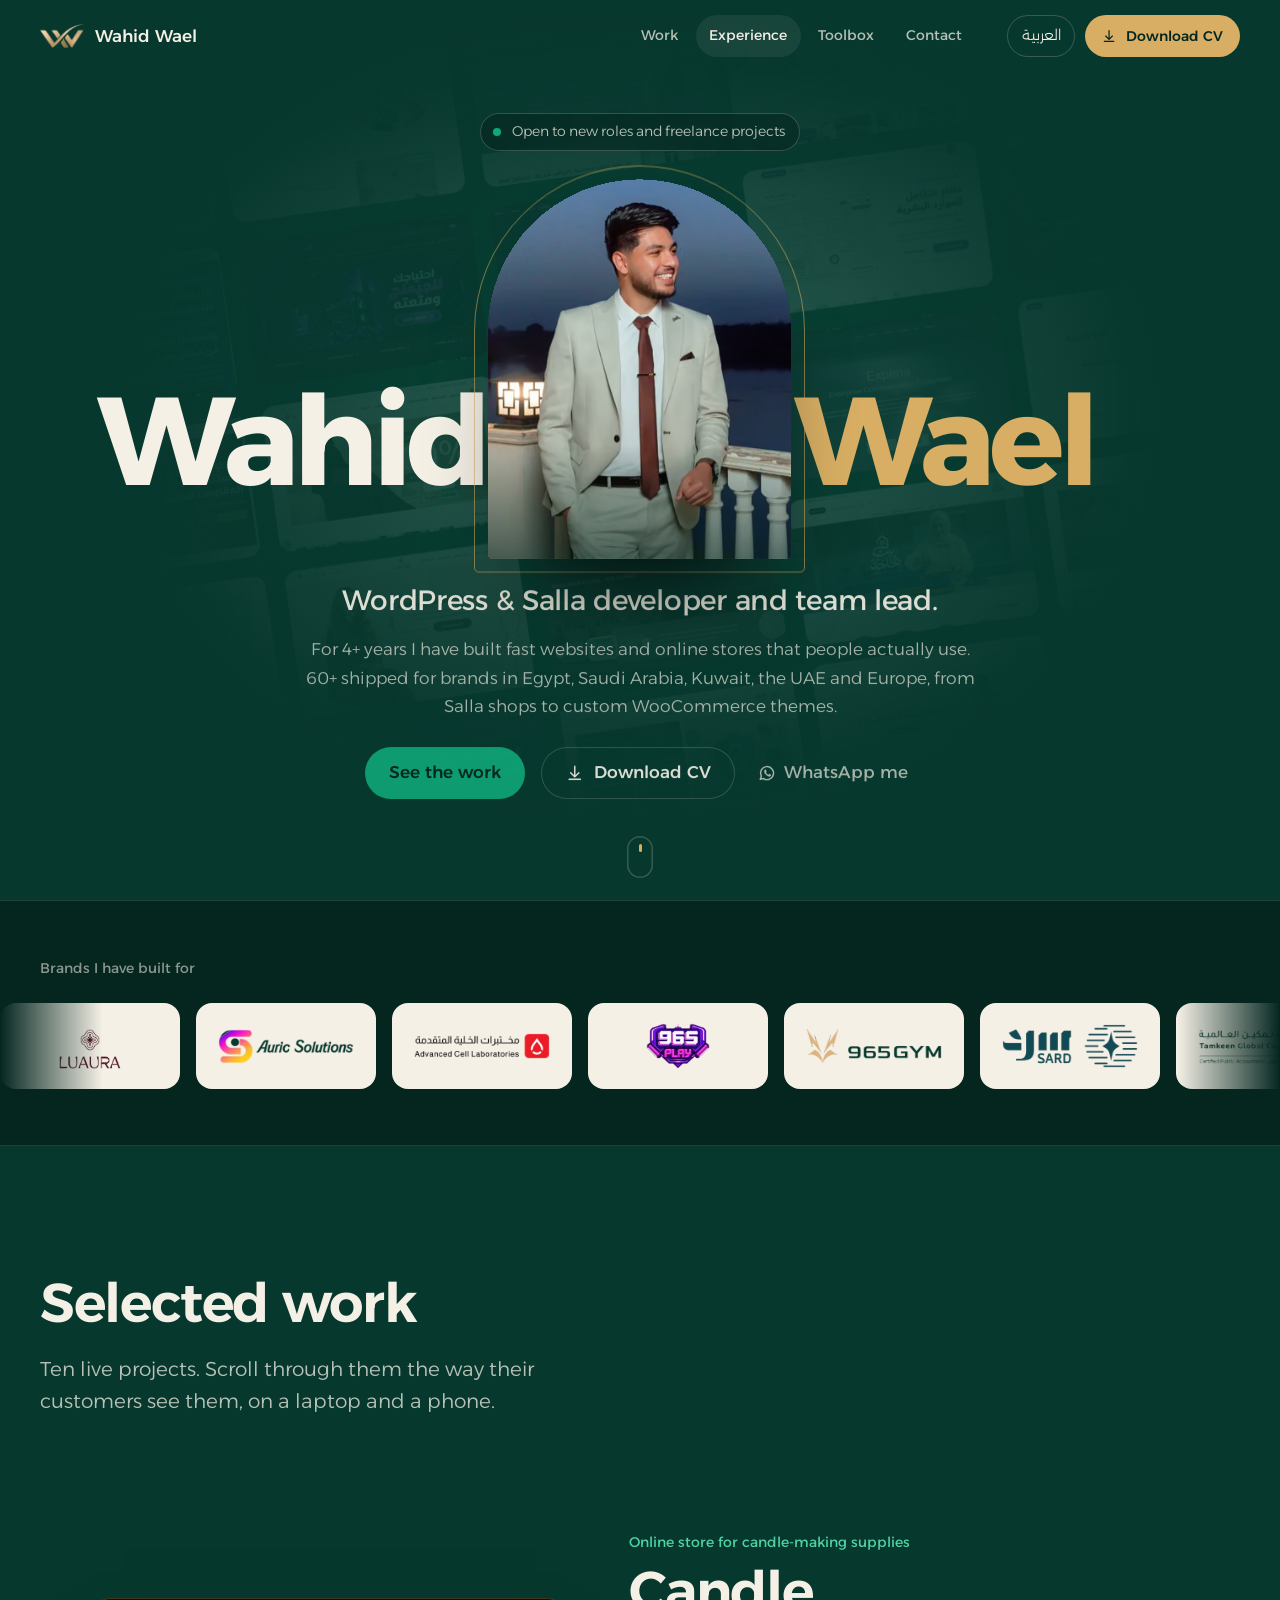
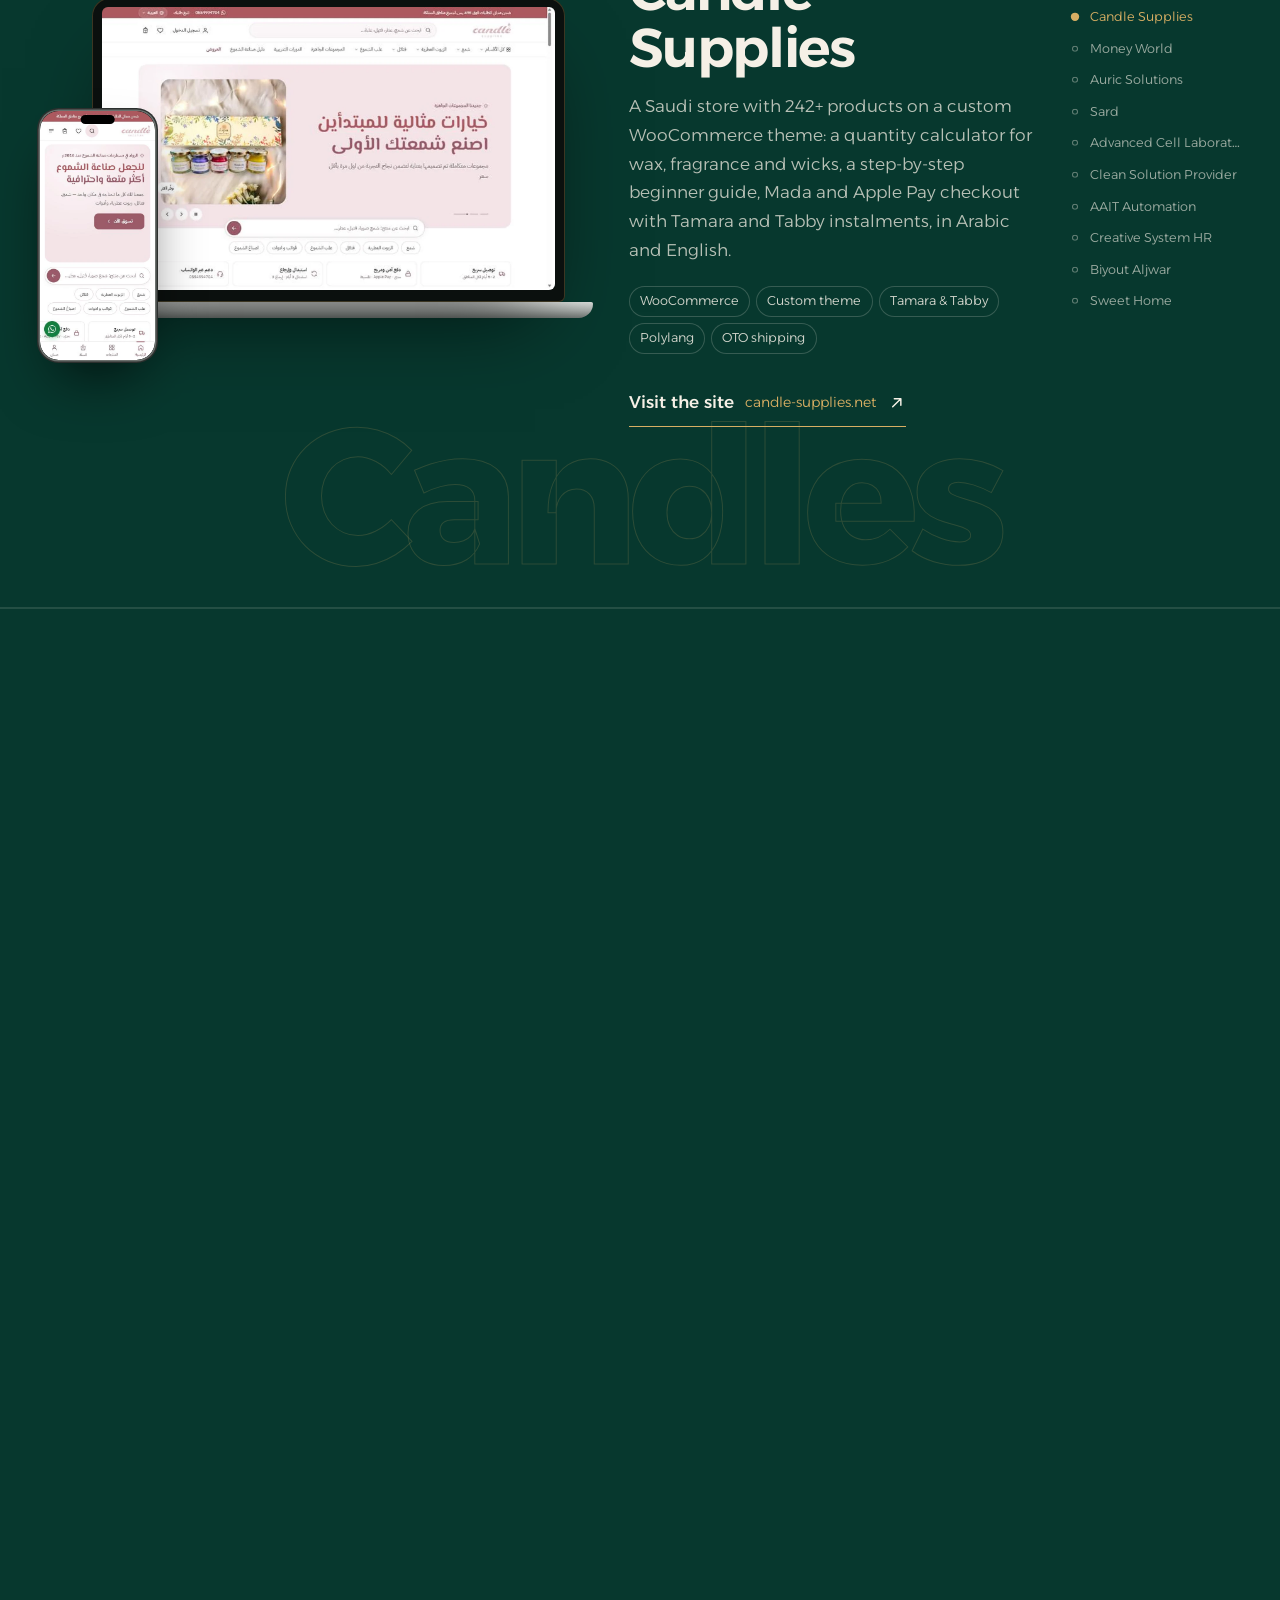
==== commit 8dc61848: "Update portfolio static build Co-authored-by: Copilot App <223556219+Copilot@users.noreply.github.co" ====
--- a/index.html
+++ b/index.html
@@ -47,7 +47,7 @@
 </header>
 <main id="main">
 <section class="hero" id="top" aria-labelledby="hero-t">
-  <div class="wall" aria-hidden="true" data-src="assets/img/wall/" data-list="candle,moneyworld,cleansolution,biyout,sweethome,acl,965play,gheid,luaura,sard,tamkeen,aasc,965gym,ananiskan,one-dress,bymas,hr-csit,experia,beetelhaga,luxe,sawadbrq,falcon,roaaj,abyar"></div>
+  <div class="wall" aria-hidden="true" data-src="assets/img/wall/" data-list="candle,moneyworld,cleansolution,biyout,sweethome,automation,acl,965play,gheid,luaura,sard,tamkeen,aasc,965gym,ananiskan,one-dress,bymas,hr-csit,experia,beetelhaga,luxe,sawadbrq,falcon,roaaj,abyar"></div>
   <div class="hero-in wrap">
     <p class="avail"><i aria-hidden="true"></i>Open to new roles and freelance projects</p>
     <div class="hstage">
@@ -76,7 +76,7 @@
 <section class="work" id="work" aria-labelledby="work-t">
   <div class="wrap sec-head">
     <h2 class="h2" id="work-t">Selected work</h2>
-    <p class="lead">Eleven live projects. Scroll through them the way their customers see them, on a laptop and a phone.</p>
+    <p class="lead">Ten live projects. Scroll through them the way their customers see them, on a laptop and a phone.</p>
   </div>
   <div class="stage" id="stage">
     <div class="stage-list wrap">
@@ -111,6 +111,36 @@
         </div>
       </article>
       <article class="proj" data-i="2" aria-labelledby="pj2">
+        <p class="proj-bg" aria-hidden="true">Marketing</p>
+        <div class="proj-dev">
+          <div class="wipe" aria-hidden="true"></div>
+          <div class="laptop"><div class="lid"><div class="screen"><img src="assets/img/work/aasc-desktop.webp" width="1440" height="900" alt="Auric Solutions, home page on a laptop" loading="lazy" decoding="async"></div></div><div class="base"></div></div>
+          <div class="phone"><div class="screen"><img src="assets/img/work/aasc-mobile.webp" width="390" height="844" alt="" loading="lazy" decoding="async"><i class="island"></i></div></div>
+        </div>
+        <div class="proj-info">
+          <p class="proj-kind">Corporate — marketing agency</p>
+          <h3 class="proj-name" id="pj2">Auric Solutions</h3>
+          <p class="proj-desc">A Riyadh digital-marketing agency: a dark, animated interface and service pages that lead visitors to book a call.</p>
+          <ul class="tags" aria-label="Built with"><li>WordPress</li><li>Motion</li><li>Lead gen</li></ul>
+          <a class="visit" href="https://aasc.sa/" target="_blank" rel="noopener"><span>Visit the site</span><span class="host" dir="ltr">aasc.sa</span><svg class="ic" viewBox="0 0 24 24" aria-hidden="true"><path d="M7 17 17 7M9 7h8v8"/></svg><span class="sr">(opens in a new tab)</span></a>
+        </div>
+      </article>
+      <article class="proj" data-i="3" aria-labelledby="pj3">
+        <p class="proj-bg" aria-hidden="true">Media</p>
+        <div class="proj-dev">
+          <div class="wipe" aria-hidden="true"></div>
+          <div class="laptop"><div class="lid"><div class="screen"><img src="assets/img/work/sard-desktop.webp" width="1440" height="900" alt="Sard, home page on a laptop" loading="lazy" decoding="async"></div></div><div class="base"></div></div>
+          <div class="phone"><div class="screen"><img src="assets/img/work/sard-mobile.webp" width="390" height="844" alt="" loading="lazy" decoding="async"><i class="island"></i></div></div>
+        </div>
+        <div class="proj-info">
+          <p class="proj-kind">Content platform &amp; blog</p>
+          <h3 class="proj-name" id="pj3">Sard</h3>
+          <p class="proj-desc">An Arabic content platform on e-commerce, marketing and AI, with clear article sections and comfortable mobile reading.</p>
+          <ul class="tags" aria-label="Built with"><li>WordPress</li><li>Blog</li><li>SEO</li></ul>
+          <a class="visit" href="https://sarddaily.com/" target="_blank" rel="noopener"><span>Visit the site</span><span class="host" dir="ltr">sarddaily.com</span><svg class="ic" viewBox="0 0 24 24" aria-hidden="true"><path d="M7 17 17 7M9 7h8v8"/></svg><span class="sr">(opens in a new tab)</span></a>
+        </div>
+      </article>
+      <article class="proj" data-i="4" aria-labelledby="pj4">
         <p class="proj-bg" aria-hidden="true">Healthcare</p>
         <div class="proj-dev">
           <div class="wipe" aria-hidden="true"></div>
@@ -119,134 +149,89 @@
         </div>
         <div class="proj-info">
           <p class="proj-kind">Healthcare — services &amp; booking</p>
-          <h3 class="proj-name" id="pj2">Advanced Cell Laboratories</h3>
+          <h3 class="proj-name" id="pj4">Advanced Cell Laboratories</h3>
           <p class="proj-desc">A medical-lab network in Saudi Arabia: test packages, home visits, online booking and a 360° virtual tour.</p>
           <ul class="tags" aria-label="Built with"><li>WordPress</li><li>Booking</li><li>AR / EN</li></ul>
           <a class="visit" href="https://acl.sa/" target="_blank" rel="noopener"><span>Visit the site</span><span class="host" dir="ltr">acl.sa</span><svg class="ic" viewBox="0 0 24 24" aria-hidden="true"><path d="M7 17 17 7M9 7h8v8"/></svg><span class="sr">(opens in a new tab)</span></a>
         </div>
       </article>
-      <article class="proj" data-i="3" aria-labelledby="pj3">
-        <p class="proj-bg" aria-hidden="true">Gaming</p>
-        <div class="proj-dev">
-          <div class="wipe" aria-hidden="true"></div>
-          <div class="laptop"><div class="lid"><div class="screen"><img src="assets/img/work/965play-desktop.webp" width="1440" height="900" alt="965 Play, home page on a laptop" loading="lazy" decoding="async"></div></div><div class="base"></div></div>
-          <div class="phone"><div class="screen"><img src="assets/img/work/965play-mobile.webp" width="390" height="844" alt="" loading="lazy" decoding="async"><i class="island"></i></div></div>
-        </div>
-        <div class="proj-info">
-          <p class="proj-kind">E-commerce — gaming &amp; electronics</p>
-          <h3 class="proj-name" id="pj3">965 Play</h3>
-          <p class="proj-desc">A Kuwait gaming store with a neon identity built for players: deep categories, daily deals with a countdown and a fast checkout.</p>
-          <ul class="tags" aria-label="Built with"><li>WooCommerce</li><li>Dark UI</li><li>Kuwait</li></ul>
-          <a class="visit" href="https://965play.com/" target="_blank" rel="noopener"><span>Visit the site</span><span class="host" dir="ltr">965play.com</span><svg class="ic" viewBox="0 0 24 24" aria-hidden="true"><path d="M7 17 17 7M9 7h8v8"/></svg><span class="sr">(opens in a new tab)</span></a>
-        </div>
-      </article>
-      <article class="proj" data-i="4" aria-labelledby="pj4">
-        <p class="proj-bg" aria-hidden="true">Fitness</p>
-        <div class="proj-dev">
-          <div class="wipe" aria-hidden="true"></div>
-          <div class="laptop"><div class="lid"><div class="screen"><img src="assets/img/work/965gym-desktop.webp" width="1440" height="900" alt="965 Gym, home page on a laptop" loading="lazy" decoding="async"></div></div><div class="base"></div></div>
-          <div class="phone"><div class="screen"><img src="assets/img/work/965gym-mobile.webp" width="390" height="844" alt="" loading="lazy" decoding="async"><i class="island"></i></div></div>
-        </div>
-        <div class="proj-info">
-          <p class="proj-kind">E-commerce — fitness equipment</p>
-          <h3 class="proj-name" id="pj4">965 Gym</h3>
-          <p class="proj-desc">A premium dark-and-gold fitness store with categories by training type, plus delivery and installation in Kuwait.</p>
-          <ul class="tags" aria-label="Built with"><li>WooCommerce</li><li>Premium</li><li>Kuwait</li></ul>
-          <a class="visit" href="https://965gym.com/" target="_blank" rel="noopener"><span>Visit the site</span><span class="host" dir="ltr">965gym.com</span><svg class="ic" viewBox="0 0 24 24" aria-hidden="true"><path d="M7 17 17 7M9 7h8v8"/></svg><span class="sr">(opens in a new tab)</span></a>
-        </div>
-      </article>
       <article class="proj" data-i="5" aria-labelledby="pj5">
-        <p class="proj-bg" aria-hidden="true">Media</p>
-        <div class="proj-dev">
-          <div class="wipe" aria-hidden="true"></div>
-          <div class="laptop"><div class="lid"><div class="screen"><img src="assets/img/work/sard-desktop.webp" width="1440" height="900" alt="Sard, home page on a laptop" loading="lazy" decoding="async"></div></div><div class="base"></div></div>
-          <div class="phone"><div class="screen"><img src="assets/img/work/sard-mobile.webp" width="390" height="844" alt="" loading="lazy" decoding="async"><i class="island"></i></div></div>
-        </div>
-        <div class="proj-info">
-          <p class="proj-kind">Content platform &amp; blog</p>
-          <h3 class="proj-name" id="pj5">Sard</h3>
-          <p class="proj-desc">An Arabic content platform on e-commerce, marketing and AI, with clear article sections and comfortable mobile reading.</p>
-          <ul class="tags" aria-label="Built with"><li>WordPress</li><li>Blog</li><li>SEO</li></ul>
-          <a class="visit" href="https://sarddaily.com/" target="_blank" rel="noopener"><span>Visit the site</span><span class="host" dir="ltr">sarddaily.com</span><svg class="ic" viewBox="0 0 24 24" aria-hidden="true"><path d="M7 17 17 7M9 7h8v8"/></svg><span class="sr">(opens in a new tab)</span></a>
+        <p class="proj-bg" aria-hidden="true">Car wash</p>
+        <div class="proj-dev">
+          <div class="wipe" aria-hidden="true"></div>
+          <div class="laptop"><div class="lid"><div class="screen"><img src="assets/img/work/cleansolution-desktop.webp" width="1440" height="900" alt="Clean Solution Provider, home page on a laptop" loading="lazy" decoding="async"></div></div><div class="base"></div></div>
+          <div class="phone"><div class="screen"><img src="assets/img/work/cleansolution-mobile.webp" width="390" height="844" alt="" loading="lazy" decoding="async"><i class="island"></i></div></div>
+        </div>
+        <div class="proj-info">
+          <p class="proj-kind">App landing page for car-wash providers</p>
+          <h3 class="proj-name" id="pj5">Clean Solution Provider</h3>
+          <p class="proj-desc">A landing page that sells the Clean Solution provider app to car-wash owners: orders, packages, car details and payment status in one app, with App Store and Google Play downloads front and centre.</p>
+          <ul class="tags" aria-label="Built with"><li>WordPress</li><li>Landing page</li><li>App marketing</li><li>RTL</li></ul>
+          <a class="visit" href="https://cleansolution-sa.com/provider/" target="_blank" rel="noopener"><span>Visit the site</span><span class="host" dir="ltr">cleansolution-sa.com</span><svg class="ic" viewBox="0 0 24 24" aria-hidden="true"><path d="M7 17 17 7M9 7h8v8"/></svg><span class="sr">(opens in a new tab)</span></a>
         </div>
       </article>
       <article class="proj" data-i="6" aria-labelledby="pj6">
-        <p class="proj-bg" aria-hidden="true">Finance</p>
-        <div class="proj-dev">
-          <div class="wipe" aria-hidden="true"></div>
-          <div class="laptop"><div class="lid"><div class="screen"><img src="assets/img/work/tamkeen-desktop.webp" width="1440" height="900" alt="Tamkeen International, home page on a laptop" loading="lazy" decoding="async"></div></div><div class="base"></div></div>
-          <div class="phone"><div class="screen"><img src="assets/img/work/tamkeen-mobile.webp" width="390" height="844" alt="" loading="lazy" decoding="async"><i class="island"></i></div></div>
-        </div>
-        <div class="proj-info">
-          <p class="proj-kind">Corporate — accounting &amp; audit</p>
-          <h3 class="proj-name" id="pj6">Tamkeen International</h3>
-          <p class="proj-desc">A Riyadh chartered-accountants site built to win clients: a clear message, organised services, and a consultation request on the first screen.</p>
-          <ul class="tags" aria-label="Built with"><li>WordPress</li><li>Corporate</li><li>Lead gen</li></ul>
-          <a class="visit" href="https://www.tmk-cpa.com/" target="_blank" rel="noopener"><span>Visit the site</span><span class="host" dir="ltr">tmk-cpa.com</span><svg class="ic" viewBox="0 0 24 24" aria-hidden="true"><path d="M7 17 17 7M9 7h8v8"/></svg><span class="sr">(opens in a new tab)</span></a>
+        <p class="proj-bg" aria-hidden="true">Automation</p>
+        <div class="proj-dev">
+          <div class="wipe" aria-hidden="true"></div>
+          <div class="laptop"><div class="lid"><div class="screen"><img src="assets/img/work/automation-desktop.webp" width="1440" height="900" alt="AAIT Automation, home page on a laptop" loading="lazy" decoding="async"></div></div><div class="base"></div></div>
+          <div class="phone"><div class="screen"><img src="assets/img/work/automation-mobile.webp" width="390" height="844" alt="" loading="lazy" decoding="async"><i class="island"></i></div></div>
+        </div>
+        <div class="proj-info">
+          <p class="proj-kind">AI &amp; automation service site</p>
+          <h3 class="proj-name" id="pj6">AAIT Automation</h3>
+          <p class="proj-desc">The service site for AAIT&#x27;s AI unit: WhatsApp agents that answer in the customer&#x27;s dialect, book meetings and capture leads around the clock. A dark, animated interface built to turn visits into free consultations.</p>
+          <ul class="tags" aria-label="Built with"><li>WordPress</li><li>Motion</li><li>AI service</li><li>Lead gen</li></ul>
+          <a class="visit" href="https://automation.aait.sa/" target="_blank" rel="noopener"><span>Visit the site</span><span class="host" dir="ltr">automation.aait.sa</span><svg class="ic" viewBox="0 0 24 24" aria-hidden="true"><path d="M7 17 17 7M9 7h8v8"/></svg><span class="sr">(opens in a new tab)</span></a>
         </div>
       </article>
       <article class="proj" data-i="7" aria-labelledby="pj7">
+        <p class="proj-bg" aria-hidden="true">HR</p>
+        <div class="proj-dev">
+          <div class="wipe" aria-hidden="true"></div>
+          <div class="laptop"><div class="lid"><div class="screen"><img src="assets/img/work/hrcsit-desktop.webp" width="1440" height="900" alt="Creative System HR, home page on a laptop" loading="lazy" decoding="async"></div></div><div class="base"></div></div>
+          <div class="phone"><div class="screen"><img src="assets/img/work/hrcsit-mobile.webp" width="390" height="844" alt="" loading="lazy" decoding="async"><i class="island"></i></div></div>
+        </div>
+        <div class="proj-info">
+          <p class="proj-kind">Landing page for an HR platform</p>
+          <h3 class="proj-name" id="pj7">Creative System HR</h3>
+          <p class="proj-desc">A landing page for an Arabic HR platform: employee records, attendance, leave, hiring and reports in one place, with a live demo as the main call to action and client logos for trust.</p>
+          <ul class="tags" aria-label="Built with"><li>WordPress</li><li>SaaS landing</li><li>Lead gen</li><li>RTL</li></ul>
+          <a class="visit" href="https://hr.csit.sa/" target="_blank" rel="noopener"><span>Visit the site</span><span class="host" dir="ltr">hr.csit.sa</span><svg class="ic" viewBox="0 0 24 24" aria-hidden="true"><path d="M7 17 17 7M9 7h8v8"/></svg><span class="sr">(opens in a new tab)</span></a>
+        </div>
+      </article>
+      <article class="proj" data-i="8" aria-labelledby="pj8">
         <p class="proj-bg" aria-hidden="true">Real estate</p>
         <div class="proj-dev">
           <div class="wipe" aria-hidden="true"></div>
-          <div class="laptop"><div class="lid"><div class="screen"><img src="assets/img/work/ananiskan-desktop.webp" width="1440" height="900" alt="Anan Iskan, home page on a laptop" loading="lazy" decoding="async"></div></div><div class="base"></div></div>
-          <div class="phone"><div class="screen"><img src="assets/img/work/ananiskan-mobile.webp" width="390" height="844" alt="" loading="lazy" decoding="async"><i class="island"></i></div></div>
-        </div>
-        <div class="proj-info">
-          <p class="proj-kind">Corporate — housing solutions</p>
-          <h3 class="proj-name" id="pj7">Anan Iskan</h3>
-          <p class="proj-desc">A workforce-housing company in Saudi Arabia and the Gulf: compounds shown with photos and numbers, reservations and recruitment.</p>
-          <ul class="tags" aria-label="Built with"><li>WordPress</li><li>AR / EN</li><li>Projects</li></ul>
-          <a class="visit" href="https://ananiskan.com/" target="_blank" rel="noopener"><span>Visit the site</span><span class="host" dir="ltr">ananiskan.com</span><svg class="ic" viewBox="0 0 24 24" aria-hidden="true"><path d="M7 17 17 7M9 7h8v8"/></svg><span class="sr">(opens in a new tab)</span></a>
-        </div>
-      </article>
-      <article class="proj" data-i="8" aria-labelledby="pj8">
-        <p class="proj-bg" aria-hidden="true">Fashion</p>
-        <div class="proj-dev">
-          <div class="wipe" aria-hidden="true"></div>
-          <div class="laptop"><div class="lid"><div class="screen"><img src="assets/img/work/gheid-desktop.webp" width="1440" height="900" alt="Gheid Abayas, home page on a laptop" loading="lazy" decoding="async"></div></div><div class="base"></div></div>
-          <div class="phone"><div class="screen"><img src="assets/img/work/gheid-mobile.webp" width="390" height="844" alt="" loading="lazy" decoding="async"><i class="island"></i></div></div>
-        </div>
-        <div class="proj-info">
-          <p class="proj-kind">E-commerce — abayas (Salla)</p>
-          <h3 class="proj-name" id="pj8">Gheid Abayas</h3>
-          <p class="proj-desc">A modern abaya store in Jeddah with clear collections, offers and coupons, and Tabby/Tamara instalments.</p>
-          <ul class="tags" aria-label="Built with"><li>Salla</li><li>Fashion</li><li>Offers</li></ul>
-          <a class="visit" href="https://gheid-sa.com/" target="_blank" rel="noopener"><span>Visit the site</span><span class="host" dir="ltr">gheid-sa.com</span><svg class="ic" viewBox="0 0 24 24" aria-hidden="true"><path d="M7 17 17 7M9 7h8v8"/></svg><span class="sr">(opens in a new tab)</span></a>
+          <div class="laptop"><div class="lid"><div class="screen"><img src="assets/img/work/biyout-desktop.webp" width="1440" height="900" alt="Biyout Aljwar, home page on a laptop" loading="lazy" decoding="async"></div></div><div class="base"></div></div>
+          <div class="phone"><div class="screen"><img src="assets/img/work/biyout-mobile.webp" width="390" height="844" alt="" loading="lazy" decoding="async"><i class="island"></i></div></div>
+        </div>
+        <div class="proj-info">
+          <p class="proj-kind">Real estate developer in Makkah</p>
+          <h3 class="proj-name" id="pj8">Biyout Aljwar</h3>
+          <p class="proj-desc">A real estate developer and contractor in Makkah since 2007. The site presents its projects, fields of work and story, and invites visitors to request a consultation, in Arabic and English.</p>
+          <ul class="tags" aria-label="Built with"><li>WordPress</li><li>Real estate</li><li>AR / EN</li><li>Lead gen</li></ul>
+          <a class="visit" href="https://biyout.net/" target="_blank" rel="noopener"><span>Visit the site</span><span class="host" dir="ltr">biyout.net</span><svg class="ic" viewBox="0 0 24 24" aria-hidden="true"><path d="M7 17 17 7M9 7h8v8"/></svg><span class="sr">(opens in a new tab)</span></a>
         </div>
       </article>
       <article class="proj" data-i="9" aria-labelledby="pj9">
-        <p class="proj-bg" aria-hidden="true">Tailoring</p>
-        <div class="proj-dev">
-          <div class="wipe" aria-hidden="true"></div>
-          <div class="laptop"><div class="lid"><div class="screen"><img src="assets/img/work/luaura-desktop.webp" width="1440" height="900" alt="Luaura, home page on a laptop" loading="lazy" decoding="async"></div></div><div class="base"></div></div>
-          <div class="phone"><div class="screen"><img src="assets/img/work/luaura-mobile.webp" width="390" height="844" alt="" loading="lazy" decoding="async"><i class="island"></i></div></div>
-        </div>
-        <div class="proj-info">
-          <p class="proj-kind">E-commerce — made-to-measure abayas</p>
-          <h3 class="proj-name" id="pj9">Luaura</h3>
-          <p class="proj-desc">A Saudi made-to-measure abaya store with a soft identity, a clear mobile checkout and two languages.</p>
-          <ul class="tags" aria-label="Built with"><li>WooCommerce</li><li>Custom orders</li><li>AR / EN</li></ul>
-          <a class="visit" href="https://luaura.sa/" target="_blank" rel="noopener"><span>Visit the site</span><span class="host" dir="ltr">luaura.sa</span><svg class="ic" viewBox="0 0 24 24" aria-hidden="true"><path d="M7 17 17 7M9 7h8v8"/></svg><span class="sr">(opens in a new tab)</span></a>
-        </div>
-      </article>
-      <article class="proj" data-i="10" aria-labelledby="pj10">
-        <p class="proj-bg" aria-hidden="true">Marketing</p>
-        <div class="proj-dev">
-          <div class="wipe" aria-hidden="true"></div>
-          <div class="laptop"><div class="lid"><div class="screen"><img src="assets/img/work/aasc-desktop.webp" width="1440" height="900" alt="Auric Solutions, home page on a laptop" loading="lazy" decoding="async"></div></div><div class="base"></div></div>
-          <div class="phone"><div class="screen"><img src="assets/img/work/aasc-mobile.webp" width="390" height="844" alt="" loading="lazy" decoding="async"><i class="island"></i></div></div>
-        </div>
-        <div class="proj-info">
-          <p class="proj-kind">Corporate — marketing agency</p>
-          <h3 class="proj-name" id="pj10">Auric Solutions</h3>
-          <p class="proj-desc">A Riyadh digital-marketing agency: a dark, animated interface and service pages that lead visitors to book a call.</p>
-          <ul class="tags" aria-label="Built with"><li>WordPress</li><li>Motion</li><li>Lead gen</li></ul>
-          <a class="visit" href="https://aasc.sa/" target="_blank" rel="noopener"><span>Visit the site</span><span class="host" dir="ltr">aasc.sa</span><svg class="ic" viewBox="0 0 24 24" aria-hidden="true"><path d="M7 17 17 7M9 7h8v8"/></svg><span class="sr">(opens in a new tab)</span></a>
-        </div>
-      </article>
-    </div>
-    <ol class="rail" aria-label="Selected work"><li><button type="button" data-go="0" aria-label="Jump to project: Candle Supplies"><span>Candle Supplies</span></button></li><li><button type="button" data-go="1" aria-label="Jump to project: Money World"><span>Money World</span></button></li><li><button type="button" data-go="2" aria-label="Jump to project: Advanced Cell Laboratories"><span>Advanced Cell Laboratories</span></button></li><li><button type="button" data-go="3" aria-label="Jump to project: 965 Play"><span>965 Play</span></button></li><li><button type="button" data-go="4" aria-label="Jump to project: 965 Gym"><span>965 Gym</span></button></li><li><button type="button" data-go="5" aria-label="Jump to project: Sard"><span>Sard</span></button></li><li><button type="button" data-go="6" aria-label="Jump to project: Tamkeen International"><span>Tamkeen International</span></button></li><li><button type="button" data-go="7" aria-label="Jump to project: Anan Iskan"><span>Anan Iskan</span></button></li><li><button type="button" data-go="8" aria-label="Jump to project: Gheid Abayas"><span>Gheid Abayas</span></button></li><li><button type="button" data-go="9" aria-label="Jump to project: Luaura"><span>Luaura</span></button></li><li><button type="button" data-go="10" aria-label="Jump to project: Auric Solutions"><span>Auric Solutions</span></button></li></ol>
+        <p class="proj-bg" aria-hidden="true">Home</p>
+        <div class="proj-dev">
+          <div class="wipe" aria-hidden="true"></div>
+          <div class="laptop"><div class="lid"><div class="screen"><img src="assets/img/work/sweethome-desktop.webp" width="1440" height="900" alt="Sweet Home, home page on a laptop" loading="lazy" decoding="async"></div></div><div class="base"></div></div>
+          <div class="phone"><div class="screen"><img src="assets/img/work/sweethome-mobile.webp" width="390" height="844" alt="" loading="lazy" decoding="async"><i class="island"></i></div></div>
+        </div>
+        <div class="proj-info">
+          <p class="proj-kind">Home &amp; electronics store on Salla</p>
+          <h3 class="proj-name" id="pj9">Sweet Home</h3>
+          <p class="proj-desc">A Salla store for home goods and electronics, with seasonal hero banners, clear category navigation and one-tap WhatsApp support for shoppers.</p>
+          <ul class="tags" aria-label="Built with"><li>Salla</li><li>E-commerce</li><li>Electronics</li><li>RTL</li></ul>
+          <a class="visit" href="https://homeesweet.com/" target="_blank" rel="noopener"><span>Visit the site</span><span class="host" dir="ltr">homeesweet.com</span><svg class="ic" viewBox="0 0 24 24" aria-hidden="true"><path d="M7 17 17 7M9 7h8v8"/></svg><span class="sr">(opens in a new tab)</span></a>
+        </div>
+      </article>
+    </div>
+    <ol class="rail" aria-label="Selected work"><li><button type="button" data-go="0" aria-label="Jump to project: Candle Supplies"><span>Candle Supplies</span></button></li><li><button type="button" data-go="1" aria-label="Jump to project: Money World"><span>Money World</span></button></li><li><button type="button" data-go="2" aria-label="Jump to project: Auric Solutions"><span>Auric Solutions</span></button></li><li><button type="button" data-go="3" aria-label="Jump to project: Sard"><span>Sard</span></button></li><li><button type="button" data-go="4" aria-label="Jump to project: Advanced Cell Laboratories"><span>Advanced Cell Laboratories</span></button></li><li><button type="button" data-go="5" aria-label="Jump to project: Clean Solution Provider"><span>Clean Solution Provider</span></button></li><li><button type="button" data-go="6" aria-label="Jump to project: AAIT Automation"><span>AAIT Automation</span></button></li><li><button type="button" data-go="7" aria-label="Jump to project: Creative System HR"><span>Creative System HR</span></button></li><li><button type="button" data-go="8" aria-label="Jump to project: Biyout Aljwar"><span>Biyout Aljwar</span></button></li><li><button type="button" data-go="9" aria-label="Jump to project: Sweet Home"><span>Sweet Home</span></button></li></ol>
     <div class="bar" aria-hidden="true"><i></i></div>
   </div>
 </section>
@@ -254,26 +239,29 @@
   <div class="wrap">
     <div class="more-head">
       <div><h2 class="h2" id="more-t">More projects</h2><p class="lead">Stores, company sites and landing pages. Each card opens the live site.</p></div>
-      <div class="filter" role="group" aria-label="Filter projects"><button type="button" aria-pressed="true" data-f="all">All <span class="n">19</span></button><button type="button" aria-pressed="false" data-f="store">Stores <span class="n">7</span></button><button type="button" aria-pressed="false" data-f="corporate">Company sites <span class="n">5</span></button><button type="button" aria-pressed="false" data-f="landing">Landing pages <span class="n">7</span></button></div>
-    </div>
-    <ul class="cards" id="cards"><li class="card" data-t="corporate"><a href="https://biyout.net/" target="_blank" rel="noopener">
-        <span class="card-img"><img src="assets/img/cards/biyout.webp" width="800" height="500" alt="" loading="lazy" decoding="async"></span>
-        <span class="card-tx"><span class="card-n">Biyout Aljwar</span><span class="card-k">Real estate developer in Makkah</span></span>
-        <span class="card-h" dir="ltr">biyout.net<svg class="ic" viewBox="0 0 24 24" aria-hidden="true"><path d="M7 17 17 7M9 7h8v8"/></svg></span><span class="sr">(opens in a new tab)</span></a></li><li class="card" data-t="store"><a href="https://homeesweet.com/" target="_blank" rel="noopener">
-        <span class="card-img"><img src="assets/img/cards/sweethome.webp" width="800" height="500" alt="" loading="lazy" decoding="async"></span>
-        <span class="card-tx"><span class="card-n">Sweet Home</span><span class="card-k">Home &amp; electronics store on Salla</span></span>
-        <span class="card-h" dir="ltr">homeesweet.com<svg class="ic" viewBox="0 0 24 24" aria-hidden="true"><path d="M7 17 17 7M9 7h8v8"/></svg></span><span class="sr">(opens in a new tab)</span></a></li><li class="card" data-t="landing"><a href="https://cleansolution-sa.com/provider/" target="_blank" rel="noopener">
-        <span class="card-img"><img src="assets/img/cards/cleansolution.webp" width="800" height="500" alt="" loading="lazy" decoding="async"></span>
-        <span class="card-tx"><span class="card-n">Clean Solution Provider</span><span class="card-k">App landing page for car-wash providers</span></span>
-        <span class="card-h" dir="ltr">cleansolution-sa.com<svg class="ic" viewBox="0 0 24 24" aria-hidden="true"><path d="M7 17 17 7M9 7h8v8"/></svg></span><span class="sr">(opens in a new tab)</span></a></li><li class="card" data-t="landing"><a href="https://hr.csit.sa/" target="_blank" rel="noopener">
-        <span class="card-img"><img src="assets/img/cards/hr-csit.webp" width="800" height="500" alt="" loading="lazy" decoding="async"></span>
-        <span class="card-tx"><span class="card-n">Creative System HR</span><span class="card-k">HR SaaS landing page</span></span>
-        <span class="card-h" dir="ltr">hr.csit.sa<svg class="ic" viewBox="0 0 24 24" aria-hidden="true"><path d="M7 17 17 7M9 7h8v8"/></svg></span><span class="sr">(opens in a new tab)</span></a></li><li class="card" data-t="landing"><a href="https://automation.aait.sa/" target="_blank" rel="noopener">
-        <span class="card-img"><img src="assets/img/cards/automation.webp" width="800" height="500" alt="" loading="lazy" decoding="async"></span>
-        <span class="card-tx"><span class="card-n">AAIT Automation</span><span class="card-k">AI automation service</span></span>
-        <span class="card-h" dir="ltr">automation.aait.sa<svg class="ic" viewBox="0 0 24 24" aria-hidden="true"><path d="M7 17 17 7M9 7h8v8"/></svg></span><span class="sr">(opens in a new tab)</span></a></li><li class="card" data-t="landing"><a href="https://demo4.csit.sa/" target="_blank" rel="noopener">
+      <div class="filter" role="group" aria-label="Filter projects"><button type="button" aria-pressed="true" data-f="all">All <span class="n">20</span></button><button type="button" aria-pressed="false" data-f="store">Stores <span class="n">10</span></button><button type="button" aria-pressed="false" data-f="corporate">Company sites <span class="n">6</span></button><button type="button" aria-pressed="false" data-f="landing">Landing pages <span class="n">4</span></button></div>
+    </div>
+    <ul class="cards" id="cards"><li class="card" data-t="store"><a href="https://965play.com/" target="_blank" rel="noopener">
+        <span class="card-img"><img src="assets/img/cards/965play.webp" width="800" height="500" alt="" loading="lazy" decoding="async"></span>
+        <span class="card-tx"><span class="card-n">965 Play</span><span class="card-k">E-commerce — gaming &amp; electronics</span></span>
+        <span class="card-h" dir="ltr">965play.com<svg class="ic" viewBox="0 0 24 24" aria-hidden="true"><path d="M7 17 17 7M9 7h8v8"/></svg></span><span class="sr">(opens in a new tab)</span></a></li><li class="card" data-t="store"><a href="https://965gym.com/" target="_blank" rel="noopener">
+        <span class="card-img"><img src="assets/img/cards/965gym.webp" width="800" height="500" alt="" loading="lazy" decoding="async"></span>
+        <span class="card-tx"><span class="card-n">965 Gym</span><span class="card-k">E-commerce — fitness equipment</span></span>
+        <span class="card-h" dir="ltr">965gym.com<svg class="ic" viewBox="0 0 24 24" aria-hidden="true"><path d="M7 17 17 7M9 7h8v8"/></svg></span><span class="sr">(opens in a new tab)</span></a></li><li class="card" data-t="corporate"><a href="https://www.tmk-cpa.com/" target="_blank" rel="noopener">
+        <span class="card-img"><img src="assets/img/cards/tamkeen.webp" width="800" height="500" alt="" loading="lazy" decoding="async"></span>
+        <span class="card-tx"><span class="card-n">Tamkeen International</span><span class="card-k">Corporate — accounting &amp; audit</span></span>
+        <span class="card-h" dir="ltr">tmk-cpa.com<svg class="ic" viewBox="0 0 24 24" aria-hidden="true"><path d="M7 17 17 7M9 7h8v8"/></svg></span><span class="sr">(opens in a new tab)</span></a></li><li class="card" data-t="corporate"><a href="https://ananiskan.com/" target="_blank" rel="noopener">
+        <span class="card-img"><img src="assets/img/cards/ananiskan.webp" width="800" height="500" alt="" loading="lazy" decoding="async"></span>
+        <span class="card-tx"><span class="card-n">Anan Iskan</span><span class="card-k">Corporate — housing solutions</span></span>
+        <span class="card-h" dir="ltr">ananiskan.com<svg class="ic" viewBox="0 0 24 24" aria-hidden="true"><path d="M7 17 17 7M9 7h8v8"/></svg></span><span class="sr">(opens in a new tab)</span></a></li><li class="card" data-t="store"><a href="https://gheid-sa.com/" target="_blank" rel="noopener">
+        <span class="card-img"><img src="assets/img/cards/gheid.webp" width="800" height="500" alt="" loading="lazy" decoding="async"></span>
+        <span class="card-tx"><span class="card-n">Gheid Abayas</span><span class="card-k">E-commerce — abayas (Salla)</span></span>
+        <span class="card-h" dir="ltr">gheid-sa.com<svg class="ic" viewBox="0 0 24 24" aria-hidden="true"><path d="M7 17 17 7M9 7h8v8"/></svg></span><span class="sr">(opens in a new tab)</span></a></li><li class="card" data-t="store"><a href="https://luaura.sa/" target="_blank" rel="noopener">
+        <span class="card-img"><img src="assets/img/cards/luaura.webp" width="800" height="500" alt="" loading="lazy" decoding="async"></span>
+        <span class="card-tx"><span class="card-n">Luaura</span><span class="card-k">E-commerce — made-to-measure abayas</span></span>
+        <span class="card-h" dir="ltr">luaura.sa<svg class="ic" viewBox="0 0 24 24" aria-hidden="true"><path d="M7 17 17 7M9 7h8v8"/></svg></span><span class="sr">(opens in a new tab)</span></a></li><li class="card" data-t="landing"><a href="https://demo4.csit.sa/" target="_blank" rel="noopener">
         <span class="card-img"><img src="assets/img/cards/apps.webp" width="800" height="500" alt="" loading="lazy" decoding="async"></span>
-        <span class="card-tx"><span class="card-n">AAIT Mobile Apps</span><span class="card-k">Mobile app development service page</span></span>
+        <span class="card-tx"><span class="card-n">AAIT Apps</span><span class="card-k">Mobile app development service page</span></span>
         <span class="card-h" dir="ltr">demo4.csit.sa<svg class="ic" viewBox="0 0 24 24" aria-hidden="true"><path d="M7 17 17 7M9 7h8v8"/></svg></span><span class="sr">(opens in a new tab)</span></a></li><li class="card" data-t="landing"><a href="https://falconipttv.com/" target="_blank" rel="noopener">
         <span class="card-img"><img src="assets/img/cards/falcon.webp" width="800" height="500" alt="" loading="lazy" decoding="async"></span>
         <span class="card-tx"><span class="card-n">Falcon IPTV</span><span class="card-k">Subscription service site</span></span>
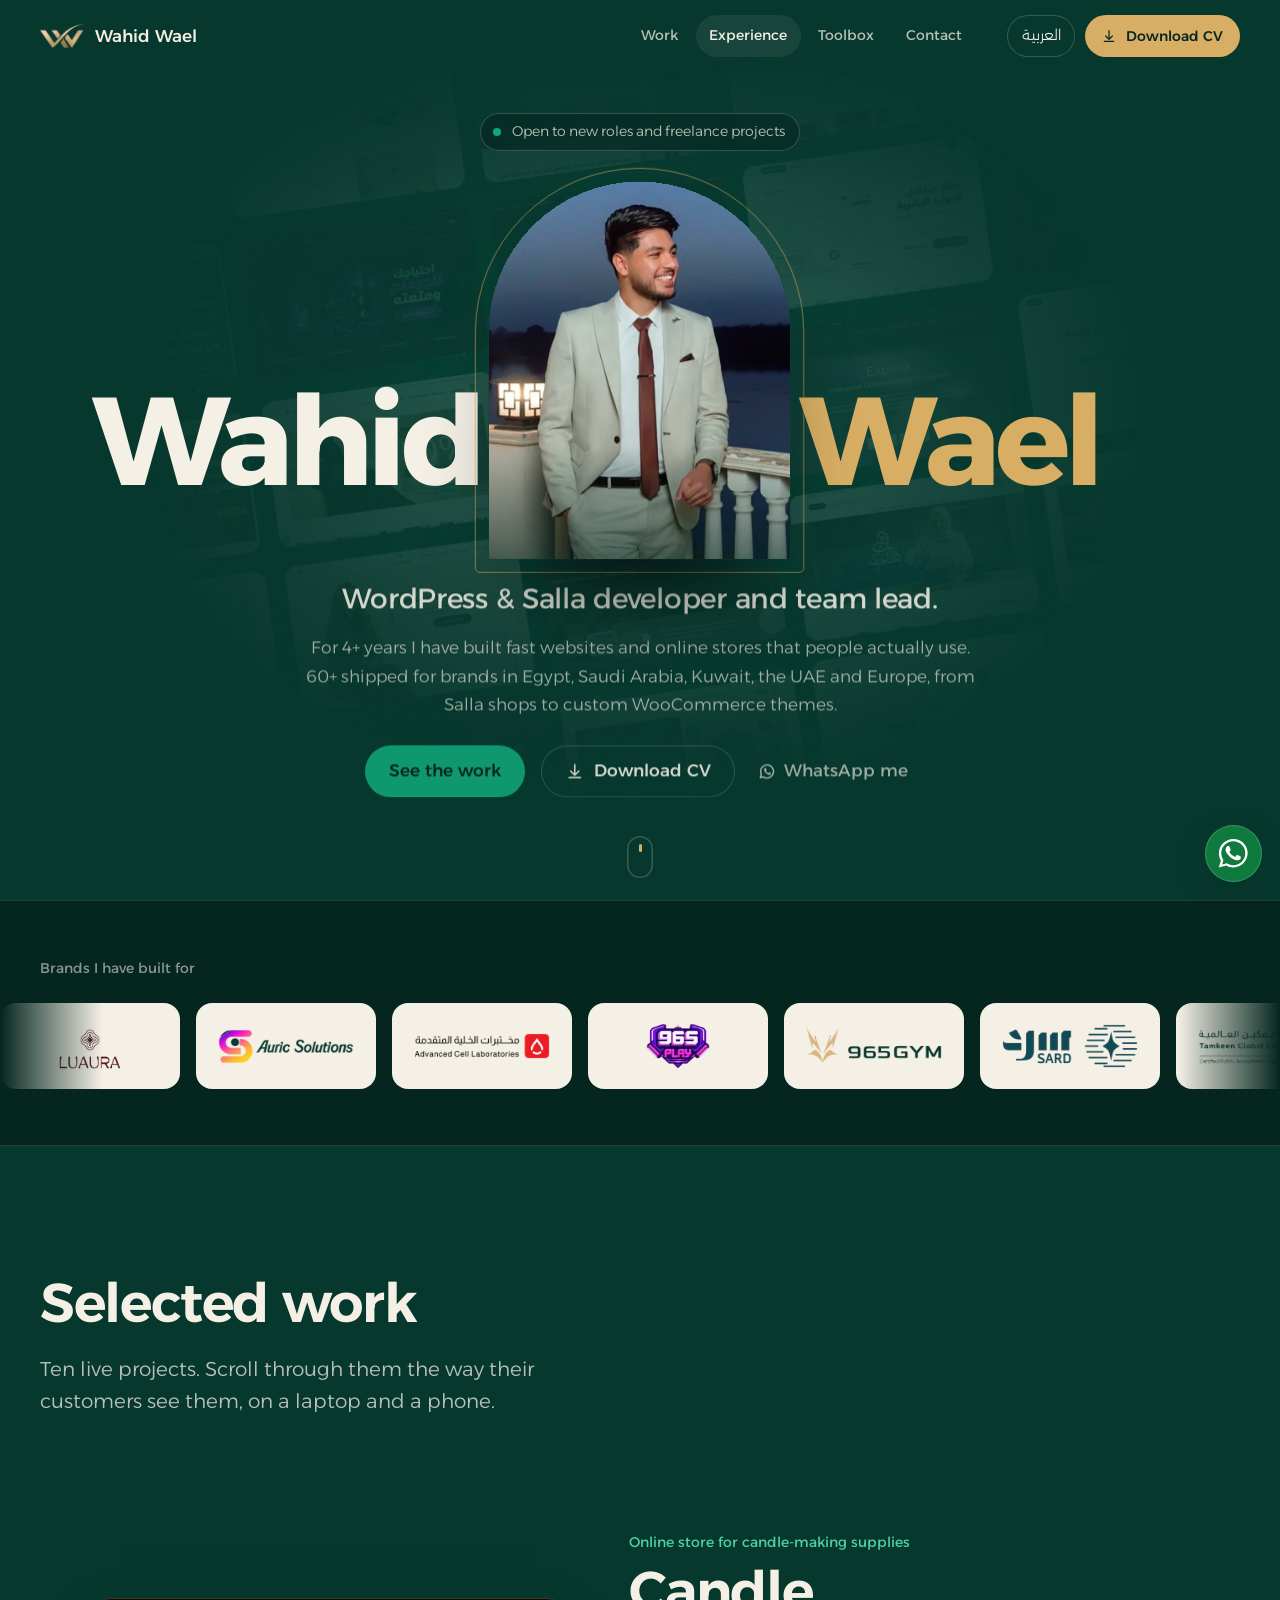
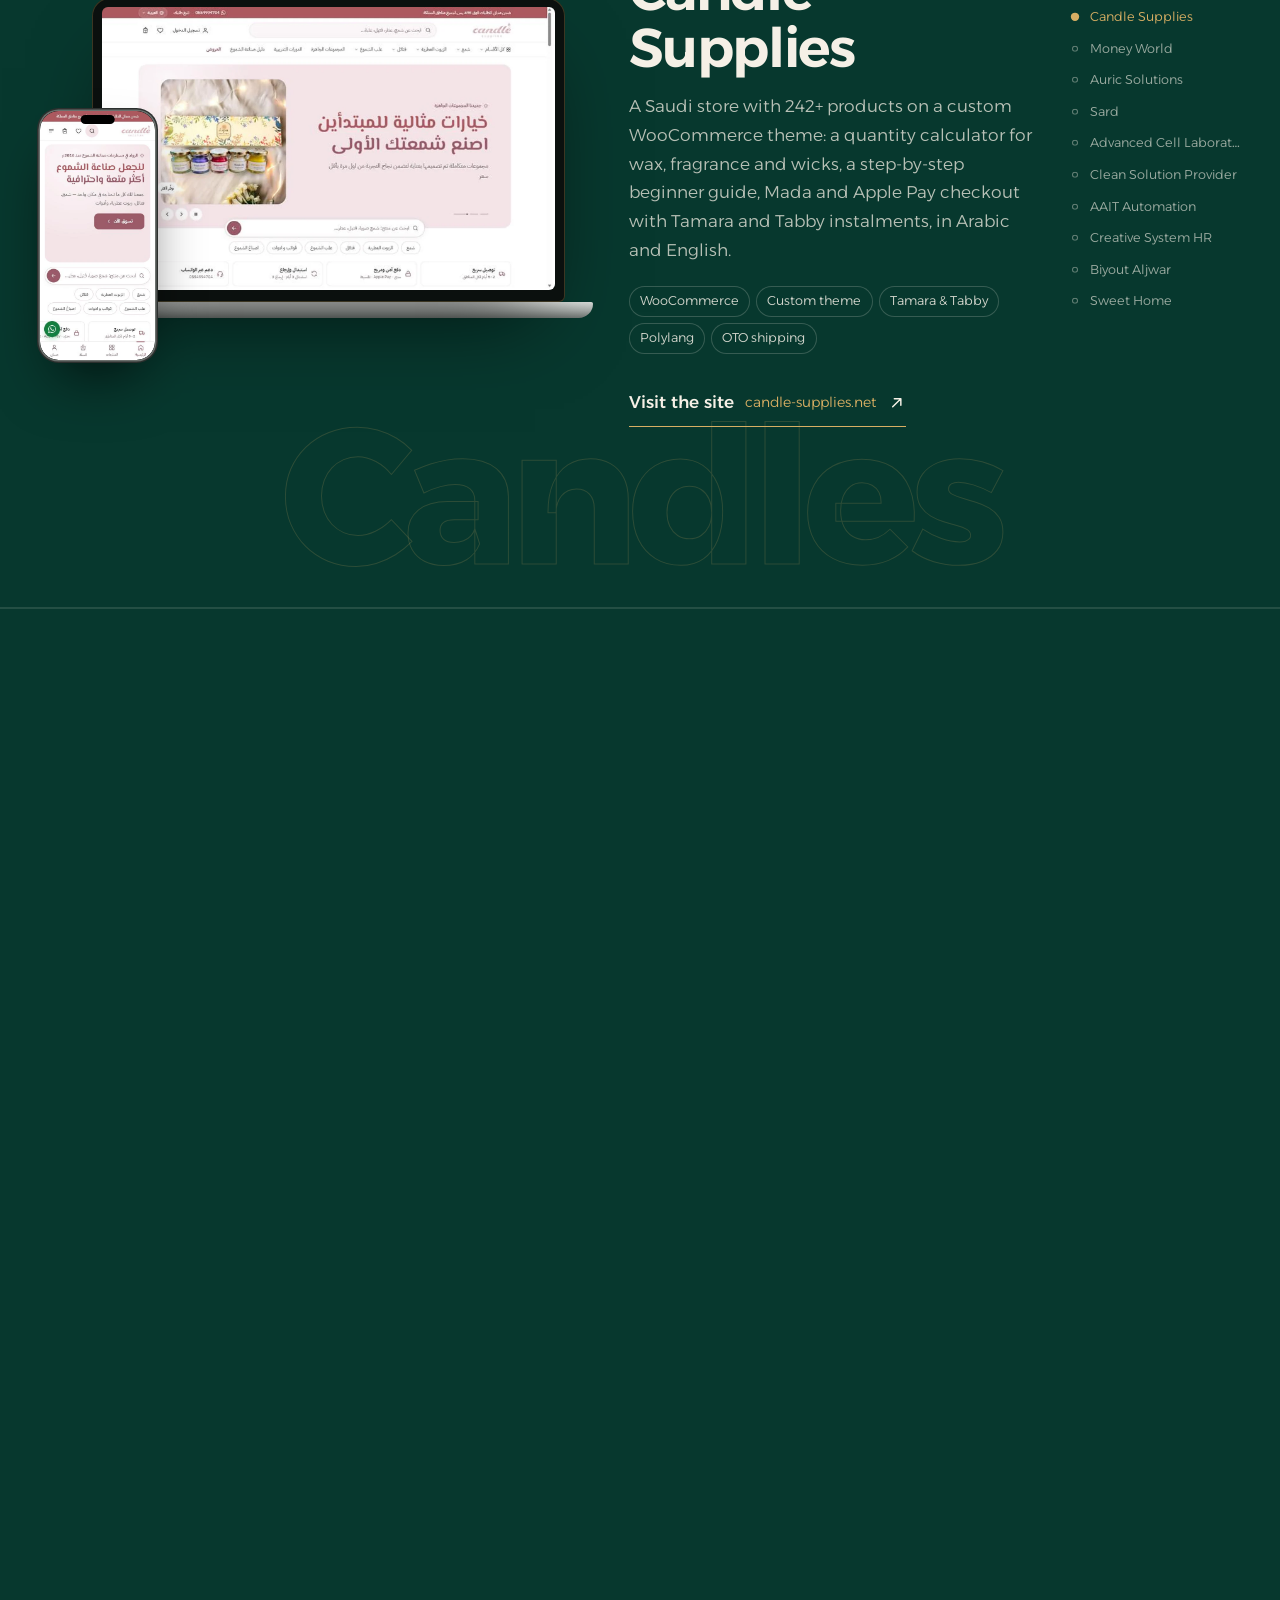
==== commit 1111dcdb: "Replace portfolio with latest static archive Co-authored-by: Copilot App <223556219+Copilot@users.no" ====
--- a/index.html
+++ b/index.html
@@ -21,9 +21,9 @@
 @font-face{font-family:"Alexandria";src:url(assets/fonts/alexandria-arabic.woff2) format("woff2");font-weight:100 900;font-display:swap;unicode-range:U+0600-06FF,U+0750-077F,U+08A0-08FF,U+FB50-FDFF,U+FE70-FEFF,U+200C-200F}
 @font-face{font-family:"Alexandria Fallback";src:local("Arial"),local("ArialMT"),local("Liberation Sans"),local("Helvetica");font-weight:100 500;size-adjust:106.8%;ascent-override:90.6%;descent-override:23.5%;line-gap-override:0%}
 @font-face{font-family:"Alexandria Fallback";src:local("Arial Bold"),local("Arial-BoldMT"),local("Liberation Sans Bold"),local("Helvetica Bold");font-weight:600 900;size-adjust:104%;ascent-override:93%;descent-override:24.1%;line-gap-override:0%}
-:root{--forest:#07382E;--night:#04261F;--moss:#0A4639;--gold:#D7AE63;--gold-2:#E9CB8E;--em:#11A879;--em-2:#4FD3A4;--ivory:#F5F0E6;--ink:#14201A;--muted:rgba(245,240,230,.74);--faint:rgba(245,240,230,.56);--line:rgba(245,240,230,.12);--line-2:rgba(245,240,230,.2);--f:"Alexandria","Alexandria Fallback",system-ui,-apple-system,"Segoe UI",Tahoma,sans-serif;--s-1:.875rem;--s0:1.0625rem;--s1:1.25rem;--s2:clamp(1.35rem,1.1rem + .9vw,1.75rem);--s3:clamp(2rem,1.4rem + 2.6vw,3.4rem);--wrap:min(1240px,100% - 2*var(--pad));--pad:clamp(1.15rem,4vw,2.5rem);--hh:72px;--ease:cubic-bezier(.22,1,.36,1);--ease-io:cubic-bezier(.65,0,.35,1)}*,*::before,*::after{box-sizing:border-box}html{-webkit-text-size-adjust:100%;text-size-adjust:100%;scroll-padding-top:calc(var(--hh) + 12px)}html.lenis,html.lenis body{height:auto}.lenis.lenis-smooth{scroll-behavior:auto!important}body{margin:0;background:var(--forest);color:var(--ivory);font:300 var(--s0)/1.7 var(--f);-webkit-font-smoothing:antialiased;-moz-osx-font-smoothing:grayscale;overflow-x:clip}[dir=rtl] body{line-height:1.85}img,svg{display:block;max-width:100%}img{height:auto}a{color:inherit;text-decoration:none}button{font:inherit;color:inherit;background:none;border:0;padding:0;cursor:pointer}ul,ol{list-style:none;margin:0;padding:0}h1,h2,h3,h4,p,figure{margin:0}::selection{background:var(--gold);color:var(--night)}:focus-visible{outline:2px solid var(--em-2);outline-offset:3px;border-radius:6px}.sr{position:absolute!important;width:1px;height:1px;padding:0;margin:-1px;overflow:hidden;clip:rect(0 0 0 0);white-space:nowrap;border:0}.wrap{width:var(--wrap);margin-inline:auto}.skip{position:fixed;inset-inline-start:1rem;top:-4rem;z-index:100;padding:.7rem 1rem;border-radius:10px;background:var(--ivory);color:var(--ink);font-weight:500;transition:top .2s}.skip:focus{top:1rem}.ic{width:1.15em;height:1.15em;flex:none;fill:none;stroke:currentColor;stroke-width:1.8;stroke-linecap:round;stroke-linejoin:round}.ic .fill{fill:currentColor;stroke:none}[dir=rtl] .visit .ic,[dir=rtl] .card-h .ic,[dir=rtl] .cert .ic{transform:scaleX(-1)}.h2{font-weight:600;font-size:var(--s3);line-height:1.08;letter-spacing:-.025em}[dir=rtl] .h2{letter-spacing:0;line-height:1.3}.h3{font-weight:500;font-size:var(--s2);line-height:1.3}.lead{color:var(--muted);font-size:var(--s1);line-height:1.6;max-width:36ch;margin-top:1rem}.sec-head{display:grid;gap:.25rem}.btn{display:inline-flex;align-items:center;justify-content:center;gap:.55rem;min-height:52px;padding:0 1.5rem;border-radius:999px;font-weight:500;font-size:var(--s0);line-height:1;transition:background .35s var(--ease),color .35s var(--ease),box-shadow .35s var(--ease),translate .35s var(--ease);white-space:nowrap}.btn:hover{translate:0 -2px}.btn-em{background:var(--em);color:var(--night)}.btn-em:hover{background:var(--em-2);box-shadow:0 14px 30px -14px rgba(17,168,121,.8)}.btn-line{box-shadow:inset 0 0 0 1px var(--line-2)}.btn-line:hover{box-shadow:inset 0 0 0 1px var(--gold);color:var(--gold-2)}.btn-gold{background:var(--gold);color:var(--night)}.btn-gold:hover{background:var(--gold-2)}.btn-sm{min-height:42px;padding:0 1.05rem;font-size:var(--s-1)}.tlink{display:inline-flex;align-items:center;gap:.5rem;min-height:44px;padding:0 .4rem;font-weight:400;color:var(--muted);background:linear-gradient(currentColor,currentColor) 0 calc(100% - 8px)/0 1px no-repeat;transition:color .3s,background-size .45s var(--ease)}[dir=rtl] .tlink{background-position:100% calc(100% - 8px)}.tlink:hover{color:var(--ivory);background-size:100% 1px}.hd{position:fixed;inset:0 0 auto;z-index:50;height:var(--hh);transition:background .4s,box-shadow .4s,translate .45s var(--ease)}.hd.solid{background:rgba(4,38,31,.82);-webkit-backdrop-filter:blur(14px) saturate(1.2);backdrop-filter:blur(14px) saturate(1.2);box-shadow:0 1px 0 var(--line)}.hd.away{translate:0 -100%}.hd-in{height:100%;display:flex;align-items:center;justify-content:space-between;gap:1.5rem}.brand{display:flex;align-items:center;gap:.7rem;font-weight:500;font-size:var(--s0);min-height:44px}.brand img{width:44px;height:auto}.nav{display:flex;align-items:center;gap:2rem}.nav ul{display:flex;gap:.25rem}.nav ul a{display:block;padding:.6rem .85rem;border-radius:999px;font-size:var(--s-1);font-weight:400;color:var(--muted);transition:color .3s,background .3s}.nav ul a:hover,.nav ul a[aria-current=true]{color:var(--ivory);background:rgba(245,240,230,.07)}.nav-x{display:flex;align-items:center;gap:.6rem}.lang{display:grid;place-items:center;min-height:42px;padding:0 .9rem;border-radius:999px;font-size:var(--s-1);box-shadow:inset 0 0 0 1px var(--line-2);transition:box-shadow .3s,color .3s}.lang:hover{box-shadow:inset 0 0 0 1px var(--gold);color:var(--gold-2)}.burger{display:none;width:46px;height:46px;border-radius:50%;place-items:center;box-shadow:inset 0 0 0 1px var(--line-2)}.burger .ic{width:22px;height:22px}.burger .ic+.ic,.burger[aria-expanded=true] .ic:first-child{display:none}.burger[aria-expanded=true] .ic+.ic{display:block}.hero{position:relative;min-height:100svh;display:grid;align-items:center;padding:calc(var(--hh) + 1rem) 0 clamp(3.5rem,6vw,4.5rem);isolation:isolate;overflow:clip;text-align:center;background:radial-gradient(55% 55% at 50% 42%,rgba(17,168,121,.2),transparent 70%),var(--forest)}.wall{position:absolute;inset:-10% -4%;z-index:-2;display:flex;gap:18px;justify-content:center;opacity:0;transition:opacity 2s var(--ease);transform:rotate(-8deg) scale(1.08);pointer-events:none}[dir=rtl] .wall{transform:rotate(8deg) scale(1.08)}.wall.on{opacity:.2}.wall .col{display:flex;flex-direction:column;gap:18px;flex:none;width:clamp(170px,17vw,280px);animation:wallUp 70s linear infinite}.wall .col:nth-child(even){animation-name:wallDown;animation-duration:85s}.wall img{width:100%;height:auto;aspect-ratio:16/10;object-fit:cover;object-position:top;border-radius:12px;filter:saturate(.7)}@keyframes wallUp{to{transform:translateY(-50%)}}@keyframes wallDown{from{transform:translateY(-50%)}to{transform:translateY(0)}}.hero::before{content:"";position:absolute;inset:0;z-index:-1;pointer-events:none;background:radial-gradient(44% 50% at 50% 46%,rgba(7,56,46,.15),var(--forest) 92%),linear-gradient(180deg,var(--forest) 0%,transparent 22%,transparent 70%,var(--forest) 100%)}.hero-in{display:flex;flex-direction:column;align-items:center}.hfoot{display:flex;flex-direction:column;align-items:center}.avail{display:inline-flex;align-items:center;gap:.65rem;padding:.45rem .95rem .45rem .8rem;border-radius:999px;background:rgba(4,38,31,.55);box-shadow:inset 0 0 0 1px var(--line-2);font-size:var(--s-1);color:var(--muted);-webkit-backdrop-filter:blur(6px);backdrop-filter:blur(6px)}.avail i{width:8px;height:8px;border-radius:50%;background:var(--em);box-shadow:0 0 0 0 rgba(17,168,121,.6);animation:ping 2.4s infinite}@keyframes ping{70%{box-shadow:0 0 0 9px rgba(17,168,121,0)}100%{box-shadow:0 0 0 0 rgba(17,168,121,0)}}.hstage{--pw:clamp(250px,24vw,350px);position:relative;width:100%;margin-top:1.4rem;display:grid;place-items:center}.portrait{position:relative;z-index:2;width:var(--pw)}.portrait::before{content:"";position:absolute;inset:-14px;border:1px solid rgba(215,174,99,.6);border-radius:999px 999px 30px 30px;pointer-events:none}.arch{position:relative;overflow:hidden;border-radius:999px 999px 24px 24px;background:var(--moss);aspect-ratio:4/5;box-shadow:0 60px 100px -50px rgba(0,0,0,.9)}.arch img{width:100%;height:100%;object-fit:cover}.arch::after{content:"";position:absolute;inset:auto 0 0;height:30%;background:linear-gradient(transparent,rgba(4,38,31,.6));pointer-events:none}.name{position:absolute;inset:auto 0 16%;z-index:1;display:flex;justify-content:center;align-items:baseline;gap:calc(var(--pw) - 1.6rem);font-weight:700;font-size:clamp(3.4rem,.6rem + 9vw,9.6rem);line-height:.9;letter-spacing:-.045em;white-space:nowrap}[dir=rtl] .name{letter-spacing:0;line-height:1.15;font-size:clamp(3.4rem,.6rem + 9vw,9.6rem)}.name .w{display:block;overflow:clip;padding:.04em .02em .08em;margin:-.04em -.02em -.08em}[dir=rtl] .name .w{padding-bottom:.18em;margin-bottom:-.18em}.name .w>span{display:block}.name .w2>span{color:var(--gold)}.name .w1{flex:1;text-align:end}.name .w2{flex:1;text-align:start}.role{margin-top:1.8rem;font-weight:400;font-size:var(--s2);line-height:1.35;letter-spacing:-.01em;max-width:54rem;text-wrap:balance}[dir=rtl] .role{letter-spacing:0;line-height:1.6}.intro{margin-top:.9rem;max-width:42rem;color:var(--muted)}.ctas{display:flex;flex-wrap:wrap;justify-content:center;align-items:center;gap:.75rem 1rem;margin-top:1.6rem}.cue{position:absolute;inset-inline-start:50%;bottom:1.4rem;width:26px;height:42px;margin-inline-start:-13px;border-radius:99px;box-shadow:inset 0 0 0 1.5px var(--line-2);display:grid;justify-items:center;padding-top:8px}.cue span{width:3px;height:8px;border-radius:3px;background:var(--gold);animation:cue 2s var(--ease) infinite}@keyframes cue{0%{opacity:0;transform:translateY(-3px)}30%{opacity:1}80%{opacity:0;transform:translateY(12px)}100%{opacity:0}}@media (prefers-reduced-motion:no-preference){.name .w>span{animation:fromIn 1.3s var(--ease) .15s both}.name .w1>span{--fx:-60%}.name .w2>span{--fx:60%}[dir=rtl] .name .w1>span{--fx:60%}[dir=rtl] .name .w2>span{--fx:-60%}.avail{animation:fadeUp .9s var(--ease) both}.role,.intro,.ctas{animation:fadeUp 1s var(--ease) both}.role{animation-delay:.45s}.intro{animation-delay:.55s}.ctas{animation-delay:.65s}.arch img{animation:settle 2s var(--ease) both}.arch{animation:rise 1.4s var(--ease) both}.portrait::before{animation:frame 1.6s .35s var(--ease) both}}@keyframes fromIn{from{transform:translateX(var(--fx))}}@keyframes rise{from{transform:translateY(60px) scale(.94)}}@keyframes fadeUp{from{opacity:0;transform:translateY(18px)}}@keyframes settle{from{transform:scale(1.18)}}@keyframes frame{from{opacity:0;transform:scale(.9)}}@media (prefers-reduced-motion:reduce){.wall .col,.cue span{animation:none}}.clients{padding:clamp(2.5rem,5vw,3.5rem) 0;border-block:1px solid var(--line);background:var(--night)}.clients-t{font-size:var(--s-1);font-weight:400;color:var(--faint);margin-bottom:1.4rem}.marq{overflow:hidden;-webkit-mask:linear-gradient(90deg,transparent,#000 8%,#000 92%,transparent);mask:linear-gradient(90deg,transparent,#000 8%,#000 92%,transparent)}.marq-tr{display:flex;gap:1rem;width:max-content;animation:marq 70s linear infinite}[dir=rtl] .marq-tr{animation-name:marqR}.marq:hover .marq-tr{animation-play-state:paused}.marq-tr li a{display:grid;place-items:center;width:180px;height:86px;padding:1rem 1.4rem;border-radius:16px;background:var(--ivory);transition:translate .4s var(--ease)}.marq-tr li a:hover{translate:0 -3px}.marq-tr img{max-height:46px;width:auto;object-fit:contain}@keyframes marq{from{transform:translateX(-50%)}to{transform:translateX(0)}}@keyframes marqR{from{transform:translateX(50%)}to{transform:translateX(0)}}@media (prefers-reduced-motion:reduce){.marq-tr{animation:none;flex-wrap:wrap;width:auto;justify-content:center}.marq-tr li:nth-child(n+23){display:none}}.work{padding:clamp(5rem,10vw,8rem) 0 0;background:var(--forest)}.stage{position:relative;margin-top:clamp(1.5rem,3vw,2.5rem)}.proj{display:grid;grid-template-columns:minmax(0,1.3fr) minmax(0,1fr);align-items:center;gap:clamp(2rem,5vw,5rem);padding:clamp(2.5rem,6vw,4.5rem) 0;border-top:1px solid var(--line)}.proj-bg{display:none}.proj-dev{position:relative;padding:0 0 8% 10%}[dir=rtl] .proj-dev{padding:0 10% 8% 0}.proj-dev .phone{position:absolute;width:22%;inset-inline-start:0;bottom:0;z-index:2}.wipe{display:none}.proj-info{max-width:32rem}.proj-kind{color:var(--em-2);font-size:var(--s-1);font-weight:400}.proj-name{margin-top:.4rem;font-weight:600;font-size:var(--s3);line-height:1.05;letter-spacing:-.025em}[dir=rtl] .proj-name{letter-spacing:0;line-height:1.3}.proj-desc{margin-top:1rem;color:var(--muted)}.tags{display:flex;flex-wrap:wrap;gap:.4rem;margin-top:1.3rem}.tags li{font-size:.8rem;padding:.28rem .7rem;border-radius:999px;box-shadow:inset 0 0 0 1px var(--line-2);color:rgba(245,240,230,.86);direction:ltr}.visit{display:inline-flex;align-items:center;gap:.7rem;margin-top:1.8rem;min-height:44px;padding-bottom:.25rem;font-weight:500;box-shadow:inset 0 -1px 0 var(--gold);transition:gap .4s var(--ease),color .3s}.visit .host{color:var(--gold);font-weight:300;font-size:var(--s-1)}.visit:hover{gap:1.1rem;color:var(--gold-2)}.rail,.bar{display:none}.laptop{position:relative}.lid{position:relative;padding:2.1% 2.1% 2.6%;border-radius:18px 18px 6px 6px;background:#0b100e;box-shadow:inset 0 0 0 1px rgba(215,174,99,.24),0 40px 80px -30px rgba(0,0,0,.65)}.laptop .screen{aspect-ratio:16/10;overflow:hidden;border-radius:6px;background:#122019}.base{height:clamp(9px,1.25vw,17px);width:112%;margin-inline-start:-6%;border-radius:2px 2px 16px 16px/2px 2px 100% 100%;background:linear-gradient(180deg,#dcdfdc,#a6aba8 55%,#6f7572)}.phone{aspect-ratio:390/844;border-radius:16%/7.4%;padding:0;background:#050606;overflow:hidden;box-shadow:0 0 0 1.5px #6c716e,0 0 0 3px #2c302e,0 30px 60px -18px rgba(0,0,0,.75)}.phone .screen{position:relative;height:100%;overflow:hidden;border-radius:inherit;background:#122019}.island{position:absolute;top:1.8%;left:50%;width:30%;height:3.6%;translate:-50% 0;border-radius:99px;background:#000}.screen img{width:100%;height:100%;object-fit:cover;object-position:top}.stage.pinned{height:100vh;height:100svh;margin-top:-12vh;overflow:hidden}.work .sec-head{position:relative;z-index:2}.pinned .stage-list{position:relative;height:100%}.pinned .proj{position:absolute;inset:0;padding:calc(var(--hh) + 1rem) 13rem 3rem 0;border:0;opacity:0;pointer-events:none}[dir=rtl] .pinned .proj{padding:calc(var(--hh) + 1rem) 0 3rem 13rem}.pinned .proj.on{opacity:1;pointer-events:auto}.pinned .proj-bg{display:block;position:absolute;inset:auto 0 4%;z-index:0;text-align:center;white-space:nowrap;pointer-events:none;direction:ltr;font-weight:700;font-size:clamp(6rem,15vw,15rem);line-height:.8;letter-spacing:-.05em;color:transparent;-webkit-text-stroke:1px rgba(215,174,99,.18)}.pinned .proj-dev,.pinned .proj-info{position:relative;z-index:1}.pinned .wipe{display:block;position:absolute;top:-6%;bottom:-6%;left:0;width:2px;z-index:3;background:linear-gradient(transparent,var(--gold) 20%,var(--gold) 80%,transparent);transform-origin:50% 50%;opacity:0;pointer-events:none}.pinned .rail{display:flex;flex-direction:column;gap:.1rem;position:absolute;inset-inline-end:var(--pad);top:50%;translate:0 -50%;z-index:5;width:10.5rem}.rail button{position:relative;display:flex;align-items:center;width:100%;min-height:30px;padding-inline-start:1.1rem;text-align:start;font-size:.8rem;color:rgba(245,240,230,.62);transition:color .3s}.rail button span{overflow:hidden;white-space:nowrap;text-overflow:ellipsis;unicode-bidi:plaintext}.rail button::before{content:"";position:absolute;inset-inline-start:0;top:50%;width:6px;height:6px;margin-top:-3px;border-radius:50%;box-shadow:inset 0 0 0 1px rgba(245,240,230,.4);transition:background .3s,box-shadow .3s,scale .4s var(--ease)}.rail button:hover{color:var(--ivory)}.rail button.on{color:var(--gold)}.rail button.on::before{background:var(--gold);box-shadow:none;scale:1.4}.pinned .bar{display:block;position:absolute;inset:auto 0 0;height:2px;background:var(--line)}.bar i{display:block;height:100%;background:var(--gold);transform:scaleX(0);transform-origin:0 50%}[dir=rtl] .bar i{transform-origin:100% 50%}.more{padding:clamp(5rem,10vw,8rem) 0;background:var(--night)}.more-head{display:flex;flex-wrap:wrap;align-items:flex-end;justify-content:space-between;gap:1.5rem 3rem}.filter{display:flex;flex-wrap:wrap;gap:.35rem;padding:.35rem;border-radius:999px;box-shadow:inset 0 0 0 1px var(--line)}.filter button{min-height:42px;padding:0 1.05rem;border-radius:999px;font-size:var(--s-1);color:var(--muted);transition:background .3s,color .3s}.filter button .n{margin-inline-start:.2rem;color:var(--gold)}.filter button:hover{color:var(--ivory)}.filter button[aria-pressed=true]{background:var(--ivory);color:var(--ink)}.filter button[aria-pressed=true] .n{color:var(--forest);font-weight:500}.cards{display:grid;grid-template-columns:repeat(3,minmax(0,1fr));gap:clamp(1rem,2.2vw,1.75rem);margin-top:clamp(2rem,4vw,3rem)}.card[hidden]{display:none}.card a{position:relative;display:flex;flex-direction:column;height:100%;padding:.6rem .6rem 1.1rem;border-radius:22px;background:rgba(245,240,230,.035);box-shadow:inset 0 0 0 1px var(--line);transition:background .4s,box-shadow .4s}.card a:hover{background:rgba(245,240,230,.06);box-shadow:inset 0 0 0 1px rgba(215,174,99,.45)}.card-img{display:block;overflow:hidden;border-radius:15px;aspect-ratio:16/10;background:var(--moss)}.card-img img{width:100%;height:100%;object-fit:cover;object-position:top;transition:transform .9s var(--ease)}.card a:hover .card-img img{transform:scale(1.045)}.card-tx{display:grid;gap:.15rem;padding:1rem .6rem 0}.card-n{font-weight:500;font-size:var(--s1);line-height:1.35}.card-k{color:var(--muted);font-size:var(--s-1)}.card-h{display:inline-flex;align-items:center;gap:.4rem;margin:1rem .6rem 0;margin-top:auto;padding-top:1rem;color:var(--gold);font-size:.8rem;align-self:flex-start}[dir=rtl] .card-h{align-self:flex-end}.how{padding:clamp(5rem,10vw,8rem) 0;background:var(--ivory);color:var(--ink)}.how .lead{color:rgba(20,32,26,.72)}.how-in{display:grid;grid-template-columns:minmax(0,.8fr) minmax(0,1.6fr);gap:clamp(2rem,6vw,6rem);align-items:start}.how-head{position:sticky;top:calc(var(--hh) + 2rem)}.vals{display:grid;grid-template-columns:repeat(2,minmax(0,1fr));gap:2.5rem clamp(1.5rem,4vw,3.5rem)}.vals li{padding-top:1.2rem;border-top:1px solid rgba(20,32,26,.16);position:relative}.vals li::before{content:"";position:absolute;inset-inline-start:0;top:-1px;width:40px;height:2px;background:var(--forest)}.vals h3{font-weight:600;font-size:var(--s1);color:var(--forest)}.vals p{margin-top:.5rem;color:rgba(20,32,26,.76)}.exp{padding:clamp(5rem,10vw,8rem) 0;background:var(--forest)}.exp-head{display:flex;flex-wrap:wrap;align-items:flex-end;justify-content:space-between;gap:2rem}.facts{display:grid;grid-template-columns:repeat(3,auto);gap:0 clamp(1.5rem,3.5vw,3rem)}.facts li{display:grid;gap:.15rem}.facts b{font-weight:600;font-size:clamp(1.8rem,1.3rem + 1.6vw,2.6rem);line-height:1;color:var(--gold)}.facts span{font-size:var(--s-1);color:var(--muted);max-width:11rem;line-height:1.4}.jobs{margin-top:clamp(2.5rem,5vw,4rem);border-top:1px solid var(--line)}.job{display:grid;grid-template-columns:12rem minmax(0,1fr);gap:1rem clamp(1.5rem,4vw,4rem);padding:clamp(1.8rem,3.5vw,2.6rem) 0;border-bottom:1px solid var(--line)}.when{color:var(--gold);font-size:var(--s-1);font-weight:400;padding-top:.35rem}.job-head{display:flex;align-items:center;gap:1rem}.org{display:grid;place-items:center;flex:none;width:44px;height:44px;border-radius:12px;overflow:hidden;background:#fff}.org img{width:100%;height:100%;object-fit:contain;padding:5px}.org img[src*="/mono-"]{padding:0}.org.mono{background:rgba(215,174,99,.14);color:var(--gold);font-weight:600;font-size:1.05rem}.job h3{font-weight:500;font-size:var(--s1);line-height:1.35}.co{color:var(--muted);font-size:var(--s-1)}.co a{box-shadow:inset 0 -1px 0 rgba(215,174,99,.5);transition:color .3s}.co a:hover{color:var(--gold-2)}.meta{display:flex;flex-wrap:wrap;gap:.4rem;margin-top:1rem}.meta li{font-size:.78rem;padding:.2rem .65rem;border-radius:999px;box-shadow:inset 0 0 0 1px var(--line-2);color:var(--muted)}.pts{display:grid;gap:.5rem;margin-top:1.1rem;max-width:68ch}.pts li{position:relative;padding-inline-start:1.2rem;color:var(--muted)}.pts li::before{content:"";position:absolute;inset-inline-start:0;top:.75em;width:6px;height:6px;border-radius:50%;background:var(--em)}.edu{margin-top:clamp(3rem,6vw,4.5rem);display:grid;grid-template-columns:12rem minmax(0,1fr);gap:1rem clamp(1.5rem,4vw,4rem)}.edu-l{display:grid;gap:1.6rem}.edu-l li{display:flex;gap:1rem;align-items:flex-start}.edu-l h4{font-weight:500;font-size:var(--s1);line-height:1.4}.edu-l h4 a{box-shadow:inset 0 -1px 0 rgba(215,174,99,.5)}.edu-l h4 a:hover{color:var(--gold-2)}.edu-l p{color:var(--muted);font-size:var(--s-1);margin-top:.25rem}.tools{padding:clamp(5rem,10vw,8rem) 0;background:var(--night)}.grps{display:grid;grid-template-columns:repeat(3,minmax(0,1fr));gap:2.4rem clamp(1.5rem,3vw,2.5rem);margin-top:clamp(2.5rem,5vw,3.5rem)}.grp h3{font-weight:500;font-size:var(--s0);color:var(--gold);padding-bottom:.8rem;border-bottom:1px solid var(--line)}.grp ul{display:flex;flex-wrap:wrap;gap:.4rem;margin-top:.9rem}.grp li{font-size:.84rem;padding:.3rem .75rem;border-radius:999px;background:rgba(245,240,230,.05);color:rgba(245,240,230,.88);direction:ltr}.certs-w{margin-top:clamp(4rem,8vw,6rem)}.certs{display:grid;grid-template-columns:repeat(2,minmax(0,1fr));gap:.75rem;margin-top:2rem}.cert{display:flex;align-items:center;gap:1rem;height:100%;padding:1rem 1.2rem;border-radius:18px;box-shadow:inset 0 0 0 1px var(--line);transition:box-shadow .35s,background .35s}.cert:hover{background:rgba(245,240,230,.04);box-shadow:inset 0 0 0 1px rgba(215,174,99,.5)}.cert-tx{flex:1;min-width:0;display:grid;gap:.1rem}.cert-n{font-weight:500;line-height:1.4;unicode-bidi:plaintext;text-align:start}.cert-i{color:var(--muted);font-size:var(--s-1)}.cert .ic{color:var(--gold);opacity:.6;transition:opacity .3s,translate .4s var(--ease)}.cert:hover .ic{opacity:1;translate:2px -2px}[dir=rtl] .cert:hover .ic{translate:-2px -2px}.contact{padding:clamp(6rem,12vw,10rem) 0 clamp(4rem,8vw,6rem);background:radial-gradient(60% 80% at 50% 120%,rgba(17,168,121,.22),transparent 70%),var(--forest)}.ct-t{font-weight:600;font-size:clamp(2.4rem,1.4rem + 4.4vw,5.6rem);line-height:1;letter-spacing:-.035em;max-width:16ch}[dir=rtl] .ct-t{letter-spacing:0;line-height:1.3}.contact .lead{max-width:48ch}.mail-row{display:flex;flex-wrap:wrap;align-items:center;gap:1rem 1.5rem;margin-top:clamp(2.5rem,5vw,3.5rem)}.mail{font-weight:500;font-size:clamp(1.35rem,.6rem + 3.3vw,3.4rem);line-height:1.2;color:var(--gold);word-break:break-all;background:linear-gradient(var(--gold),var(--gold)) 0 100%/100% 2px no-repeat;padding-bottom:.15em;transition:color .3s,background-size .5s var(--ease)}.mail:hover{color:var(--gold-2);background-size:0 2px;background-position:100% 100%}.copy{display:inline-flex;align-items:center;gap:.5rem;min-height:44px;padding:0 1rem;border-radius:999px;font-size:var(--s-1);box-shadow:inset 0 0 0 1px var(--line-2);transition:box-shadow .3s,color .3s}.copy:hover{box-shadow:inset 0 0 0 1px var(--gold);color:var(--gold-2)}.ct-l{display:grid;grid-template-columns:repeat(4,minmax(0,1fr));gap:1rem;margin-top:clamp(2.5rem,5vw,3.5rem);border-top:1px solid var(--line);padding-top:1.6rem}.ct-l li{display:grid;gap:.2rem;min-width:0}.ct-l .k{font-size:var(--s-1);color:var(--faint)}.ct-l a{min-height:44px;display:flex;align-items:center;overflow-wrap:anywhere;transition:color .3s}[dir=rtl] .ct-l a{justify-content:flex-end}.ct-l a:hover{color:var(--gold-2)}.waf{margin-top:clamp(2.5rem,5vw,3.5rem);padding:clamp(1.4rem,3vw,2.2rem);border-radius:24px;background:rgba(4,38,31,.55);box-shadow:inset 0 0 0 1px var(--line)}.waf-head p{margin-top:.3rem;color:var(--muted);font-size:var(--s-1)}.waf-grid{display:grid;grid-template-columns:repeat(2,minmax(0,1fr));gap:1rem 1.2rem;margin-top:1.4rem}.fld{display:grid;gap:.45rem;min-width:0;margin:0;padding:0;border:0}.fld>span,.fld legend{font-size:var(--s-1);color:var(--muted);padding:0}.fld.wide,.fld.chips{grid-column:1/-1}.fld input,.fld textarea{width:100%;font:inherit;font-size:var(--s0);color:var(--ivory);background:rgba(245,240,230,.04);border:0;border-radius:14px;padding:.85rem 1rem;box-shadow:inset 0 0 0 1px var(--line-2);transition:box-shadow .3s,background .3s}.fld textarea{resize:vertical;min-height:7.5rem;line-height:1.6}.fld input::placeholder,.fld textarea::placeholder{color:var(--faint)}.fld input:focus,.fld textarea:focus{outline:none;background:rgba(245,240,230,.07);box-shadow:inset 0 0 0 1.5px var(--em-2)}.fld [aria-invalid=true]{box-shadow:inset 0 0 0 1.5px #E58B7A}.chips{display:flex;flex-wrap:wrap;gap:.5rem}.chips legend{width:100%;margin-bottom:.5rem}.chips label{position:relative}.chips input{position:absolute;opacity:0;width:1px;height:1px}.chips label span{display:inline-flex;align-items:center;min-height:44px;padding:0 1.1rem;border-radius:999px;box-shadow:inset 0 0 0 1px var(--line-2);font-size:var(--s-1);cursor:pointer;transition:background .3s,color .3s,box-shadow .3s}.chips input:checked+span{background:var(--ivory);color:var(--ink);box-shadow:none}.chips input:focus-visible+span{outline:2px solid var(--em-2);outline-offset:3px}.waf-err{min-height:1.4em;margin:.8rem 0 .4rem;color:#F0A898;font-size:var(--s-1)}@media (max-width:720px){.waf-grid{grid-template-columns:1fr}.waf .btn{width:100%}}.ft{padding:2.2rem 0 2.6rem;background:var(--night);border-top:1px solid var(--line)}.ft-in{display:flex;flex-wrap:wrap;align-items:center;justify-content:space-between;gap:1.2rem 2rem}.ft img{width:96px}.ft p{color:var(--faint);font-size:var(--s-1)}.totop{display:inline-flex;align-items:center;gap:.5rem;min-height:44px;font-size:var(--s-1);color:var(--muted);transition:color .3s}.totop:hover{color:var(--gold-2)}.rv{opacity:0;translate:0 26px;transition:opacity .9s var(--ease),translate 1.1s var(--ease);transition-delay:var(--d,0s)}.rv.in{opacity:1;translate:0 0}.h2.rv,.ct-t.rv{translate:0 0;clip-path:inset(0 0 100% 0);opacity:1;transition:clip-path 1.1s var(--ease)}.h2.rv.in,.ct-t.rv.in{clip-path:inset(-10% -5% -25% -5%)}@media (prefers-reduced-motion:reduce){.rv,.h2.rv{opacity:1!important;translate:none!important;clip-path:none!important;transition:none!important}}@media (max-width:1100px){.nav ul a{padding:.6rem .6rem}.grps{grid-template-columns:repeat(2,minmax(0,1fr))}}@media (max-width:1023px){:root{--hh:66px}.burger{display:grid}.nav{position:fixed;inset:0;z-index:-1;flex-direction:column;align-items:stretch;justify-content:center;gap:2.5rem;padding:calc(var(--hh) + 2rem) var(--pad) 3rem;background:var(--night);visibility:hidden;opacity:0;transition:opacity .35s,visibility 0s .35s}.nav.open{visibility:visible;opacity:1;transition:opacity .35s}.nav ul{flex-direction:column;gap:.2rem}.nav ul a{font-size:clamp(1.8rem,7vw,2.6rem);font-weight:500;color:var(--ivory);padding:.4rem 0;background:none!important}.nav-x{flex-wrap:wrap;gap:.8rem}.nav-x .btn,.nav-x .lang{min-height:52px;padding:0 1.4rem;font-size:var(--s0)}.proj{grid-template-columns:1fr;gap:2rem}.proj-info{max-width:40rem}.proj-dev{padding-inline-end:6%}.cards{grid-template-columns:repeat(2,minmax(0,1fr))}.how-in{grid-template-columns:1fr}.how-head{position:static}.facts{grid-template-columns:repeat(2,auto);gap:1.4rem 2.5rem}.ct-l{grid-template-columns:repeat(2,minmax(0,1fr))}}@media (max-width:720px){.hstage{--pw:min(64vw,300px)}.name{position:relative;inset:auto;z-index:3;margin-top:1.9rem;flex-direction:column;align-items:center;gap:0;font-size:clamp(3.4rem,17vw,5.2rem)}.name .w1,.name .w2{flex:none}.hero::before{background:linear-gradient(180deg,var(--forest) 0%,rgba(7,56,46,.4) 30%,rgba(7,56,46,.6) 60%,var(--forest) 100%)}.role{margin-top:1.4rem}.cue{display:none}.job,.edu{grid-template-columns:1fr;gap:.6rem}.when{padding-top:0}.vals{grid-template-columns:1fr;gap:2rem}.certs{grid-template-columns:1fr}.grps{grid-template-columns:1fr}.cards{grid-template-columns:1fr}.ctas .btn{flex:1 1 auto}.more-head{align-items:flex-start}.filter{flex-wrap:nowrap;overflow-x:auto;max-width:100%;scrollbar-width:none}.filter::-webkit-scrollbar{display:none}.filter button{white-space:nowrap;flex:none}}@media (max-width:420px){.brand span{display:none}.ct-l{grid-template-columns:1fr}.facts{grid-template-columns:1fr 1fr}.proj-dev{padding-inline-start:12%}}.more,.how,.exp,.tools,.contact,.ft{content-visibility:auto;contain-intrinsic-size:auto 1100px}.stage:not(.pinned) .proj{content-visibility:auto;contain-intrinsic-size:auto 760px}</style>
+:root{--forest:#07382E;--night:#04261F;--moss:#0A4639;--gold:#D7AE63;--gold-2:#E9CB8E;--em:#11A879;--em-2:#4FD3A4;--ivory:#F5F0E6;--ink:#14201A;--muted:rgba(245,240,230,.74);--faint:rgba(245,240,230,.56);--line:rgba(245,240,230,.12);--line-2:rgba(245,240,230,.2);--f:"Alexandria","Alexandria Fallback",system-ui,-apple-system,"Segoe UI",Tahoma,sans-serif;--s-1:.875rem;--s0:1.0625rem;--s1:1.25rem;--s2:clamp(1.35rem,1.1rem + .9vw,1.75rem);--s3:clamp(2rem,1.4rem + 2.6vw,3.4rem);--wrap:min(1240px,100% - 2*var(--pad));--pad:clamp(1.15rem,4vw,2.5rem);--hh:72px;--ease:cubic-bezier(.22,1,.36,1);--ease-io:cubic-bezier(.65,0,.35,1)}*,*::before,*::after{box-sizing:border-box}html{-webkit-text-size-adjust:100%;text-size-adjust:100%;scroll-padding-top:calc(var(--hh) + 12px)}html.lenis,html.lenis body{height:auto}.lenis.lenis-smooth{scroll-behavior:auto!important}body{margin:0;background:var(--forest);color:var(--ivory);font:300 var(--s0)/1.7 var(--f);-webkit-font-smoothing:antialiased;-moz-osx-font-smoothing:grayscale;overflow-x:clip}[dir=rtl] body{line-height:1.85}img,svg{display:block;max-width:100%}img{height:auto}a{color:inherit;text-decoration:none}button{font:inherit;color:inherit;background:none;border:0;padding:0;cursor:pointer}ul,ol{list-style:none;margin:0;padding:0}h1,h2,h3,h4,p,figure{margin:0}::selection{background:var(--gold);color:var(--night)}:focus-visible{outline:2px solid var(--em-2);outline-offset:3px;border-radius:6px}.sr{position:absolute!important;width:1px;height:1px;padding:0;margin:-1px;overflow:hidden;clip:rect(0 0 0 0);white-space:nowrap;border:0}.wrap{width:var(--wrap);margin-inline:auto}.skip{position:fixed;inset-inline-start:1rem;top:-4rem;z-index:100;padding:.7rem 1rem;border-radius:10px;background:var(--ivory);color:var(--ink);font-weight:500;transition:top .2s}.skip:focus{top:1rem}.ic{width:1.15em;height:1.15em;flex:none;fill:none;stroke:currentColor;stroke-width:1.8;stroke-linecap:round;stroke-linejoin:round}.ic .fill{fill:currentColor;stroke:none}[dir=rtl] .visit .ic,[dir=rtl] .card-h .ic,[dir=rtl] .cert .ic{transform:scaleX(-1)}.h2{font-weight:600;font-size:var(--s3);line-height:1.08;letter-spacing:-.025em}[dir=rtl] .h2{letter-spacing:0;line-height:1.3}.h3{font-weight:500;font-size:var(--s2);line-height:1.3}.lead{color:var(--muted);font-size:var(--s1);line-height:1.6;max-width:36ch;margin-top:1rem}.sec-head{display:grid;gap:.25rem}.btn{display:inline-flex;align-items:center;justify-content:center;gap:.55rem;min-height:52px;padding:0 1.5rem;border-radius:999px;font-weight:500;font-size:var(--s0);line-height:1;transition:background .35s var(--ease),color .35s var(--ease),box-shadow .35s var(--ease),translate .35s var(--ease);white-space:nowrap}.btn:hover{translate:0 -2px}.btn-em{background:var(--em);color:var(--night)}.btn-em:hover{background:var(--em-2);box-shadow:0 14px 30px -14px rgba(17,168,121,.8)}.btn-line{box-shadow:inset 0 0 0 1px var(--line-2)}.btn-line:hover{box-shadow:inset 0 0 0 1px var(--gold);color:var(--gold-2)}.btn-gold{background:var(--gold);color:var(--night)}.btn-gold:hover{background:var(--gold-2)}.btn-sm{min-height:42px;padding:0 1.05rem;font-size:var(--s-1)}.tlink{display:inline-flex;align-items:center;gap:.5rem;min-height:44px;padding:0 .4rem;font-weight:400;color:var(--muted);background:linear-gradient(currentColor,currentColor) 0 calc(100% - 8px)/0 1px no-repeat;transition:color .3s,background-size .45s var(--ease)}[dir=rtl] .tlink{background-position:100% calc(100% - 8px)}.tlink:hover{color:var(--ivory);background-size:100% 1px}.hd{position:fixed;inset:0 0 auto;z-index:50;height:var(--hh);transition:background .4s,box-shadow .4s,translate .45s var(--ease)}.hd.solid{background:rgba(4,38,31,.82);-webkit-backdrop-filter:blur(14px) saturate(1.2);backdrop-filter:blur(14px) saturate(1.2);box-shadow:0 1px 0 var(--line)}.hd.away{translate:0 -100%}.hd-in{height:100%;display:flex;align-items:center;justify-content:space-between;gap:1.5rem}.brand{display:flex;align-items:center;gap:.7rem;font-weight:500;font-size:var(--s0);min-height:44px}.brand img{width:44px;height:auto}.nav{display:flex;align-items:center;gap:2rem}.nav ul{display:flex;gap:.25rem}.nav ul a{display:block;padding:.6rem .85rem;border-radius:999px;font-size:var(--s-1);font-weight:400;color:var(--muted);transition:color .3s,background .3s}.nav ul a:hover,.nav ul a[aria-current=true]{color:var(--ivory);background:rgba(245,240,230,.07)}.nav-x{display:flex;align-items:center;gap:.6rem}.lang{display:grid;place-items:center;min-height:42px;padding:0 .9rem;border-radius:999px;font-size:var(--s-1);box-shadow:inset 0 0 0 1px var(--line-2);transition:box-shadow .3s,color .3s}.lang:hover{box-shadow:inset 0 0 0 1px var(--gold);color:var(--gold-2)}.burger{display:none;width:46px;height:46px;border-radius:50%;place-items:center;box-shadow:inset 0 0 0 1px var(--line-2)}.burger .ic{width:22px;height:22px}.burger .ic+.ic,.burger[aria-expanded=true] .ic:first-child{display:none}.burger[aria-expanded=true] .ic+.ic{display:block}.hero{position:relative;min-height:100svh;display:grid;align-items:center;padding:calc(var(--hh) + 1rem) 0 clamp(3.5rem,6vw,4.5rem);isolation:isolate;overflow:clip;text-align:center;background:radial-gradient(55% 55% at 50% 42%,rgba(17,168,121,.2),transparent 70%),var(--forest)}.wall{position:absolute;inset:-10% -4%;z-index:-2;display:flex;gap:18px;justify-content:center;opacity:0;transition:opacity 2s var(--ease);transform:rotate(-8deg) scale(1.08);pointer-events:none}[dir=rtl] .wall{transform:rotate(8deg) scale(1.08)}.wall.on{opacity:.2}.wall .col{display:flex;flex-direction:column;gap:18px;flex:none;width:clamp(170px,17vw,280px);animation:wallUp 70s linear infinite}.wall .col:nth-child(even){animation-name:wallDown;animation-duration:85s}.wall img{width:100%;height:auto;aspect-ratio:16/10;object-fit:cover;object-position:top;border-radius:12px;filter:saturate(.7)}@keyframes wallUp{to{transform:translateY(-50%)}}@keyframes wallDown{from{transform:translateY(-50%)}to{transform:translateY(0)}}.hero::before{content:"";position:absolute;inset:0;z-index:-1;pointer-events:none;background:radial-gradient(44% 50% at 50% 46%,rgba(7,56,46,.15),var(--forest) 92%),linear-gradient(180deg,var(--forest) 0%,transparent 22%,transparent 70%,var(--forest) 100%)}.hero-in{display:flex;flex-direction:column;align-items:center}.hfoot{display:flex;flex-direction:column;align-items:center}.avail{display:inline-flex;align-items:center;gap:.65rem;padding:.45rem .95rem .45rem .8rem;border-radius:999px;background:rgba(4,38,31,.55);box-shadow:inset 0 0 0 1px var(--line-2);font-size:var(--s-1);color:var(--muted);-webkit-backdrop-filter:blur(6px);backdrop-filter:blur(6px)}.avail i{width:8px;height:8px;border-radius:50%;background:var(--em);box-shadow:0 0 0 0 rgba(17,168,121,.6);animation:ping 2.4s infinite}@keyframes ping{70%{box-shadow:0 0 0 9px rgba(17,168,121,0)}100%{box-shadow:0 0 0 0 rgba(17,168,121,0)}}.hstage{--pw:clamp(250px,24vw,350px);position:relative;width:100%;margin-top:1.4rem;display:grid;place-items:center}.portrait{position:relative;z-index:2;width:var(--pw)}.portrait::before{content:"";position:absolute;inset:-14px;border:1px solid rgba(215,174,99,.6);border-radius:999px 999px 30px 30px;pointer-events:none}.arch{position:relative;overflow:hidden;border-radius:999px 999px 24px 24px;background:var(--moss);aspect-ratio:4/5;box-shadow:0 60px 100px -50px rgba(0,0,0,.9)}.arch img{width:100%;height:100%;object-fit:cover}.arch::after{content:"";position:absolute;inset:auto 0 0;height:30%;background:linear-gradient(transparent,rgba(4,38,31,.6));pointer-events:none}.name{position:absolute;inset:auto 0 16%;z-index:1;display:flex;justify-content:center;align-items:baseline;gap:calc(var(--pw) - 1.6rem);font-weight:700;font-size:clamp(3.4rem,.6rem + 9vw,9.6rem);line-height:.9;letter-spacing:-.045em;white-space:nowrap}[dir=rtl] .name{letter-spacing:0;line-height:1.15;font-size:clamp(3.4rem,.6rem + 9vw,9.6rem)}.name .w{display:block;overflow:clip;padding:.04em .02em .08em;margin:-.04em -.02em -.08em}[dir=rtl] .name .w{padding-bottom:.18em;margin-bottom:-.18em}.name .w>span{display:block}.name .w2>span{color:var(--gold)}.name .w1{flex:1;text-align:end}.name .w2{flex:1;text-align:start}.role{margin-top:1.8rem;font-weight:400;font-size:var(--s2);line-height:1.35;letter-spacing:-.01em;max-width:54rem;text-wrap:balance}[dir=rtl] .role{letter-spacing:0;line-height:1.6}.intro{margin-top:.9rem;max-width:42rem;color:var(--muted)}.ctas{display:flex;flex-wrap:wrap;justify-content:center;align-items:center;gap:.75rem 1rem;margin-top:1.6rem}.cue{position:absolute;inset-inline-start:50%;bottom:1.4rem;width:26px;height:42px;margin-inline-start:-13px;border-radius:99px;box-shadow:inset 0 0 0 1.5px var(--line-2);display:grid;justify-items:center;padding-top:8px}.cue span{width:3px;height:8px;border-radius:3px;background:var(--gold);animation:cue 2s var(--ease) infinite}@keyframes cue{0%{opacity:0;transform:translateY(-3px)}30%{opacity:1}80%{opacity:0;transform:translateY(12px)}100%{opacity:0}}@media (prefers-reduced-motion:no-preference){.name .w>span{animation:fromIn 1.3s var(--ease) .15s both}.name .w1>span{--fx:-60%}.name .w2>span{--fx:60%}[dir=rtl] .name .w1>span{--fx:60%}[dir=rtl] .name .w2>span{--fx:-60%}.avail{animation:fadeUp .9s var(--ease) both}.role,.intro,.ctas{animation:fadeUp 1s var(--ease) both}.role{animation-delay:.45s}.intro{animation-delay:.55s}.ctas{animation-delay:.65s}.arch img{animation:settle 2s var(--ease) both}.arch{animation:rise 1.4s var(--ease) both}.portrait::before{animation:frame 1.6s .35s var(--ease) both}}@keyframes fromIn{from{transform:translateX(var(--fx))}}@keyframes rise{from{transform:translateY(60px) scale(.94)}}@keyframes fadeUp{from{opacity:0;transform:translateY(18px)}}@keyframes settle{from{transform:scale(1.18)}}@keyframes frame{from{opacity:0;transform:scale(.9)}}@media (prefers-reduced-motion:reduce){.wall .col,.cue span{animation:none}}.clients{padding:clamp(2.5rem,5vw,3.5rem) 0;border-block:1px solid var(--line);background:var(--night)}.clients-t{font-size:var(--s-1);font-weight:400;color:var(--faint);margin-bottom:1.4rem}.marq{overflow:hidden;-webkit-mask:linear-gradient(90deg,transparent,#000 8%,#000 92%,transparent);mask:linear-gradient(90deg,transparent,#000 8%,#000 92%,transparent)}.marq-tr{display:flex;gap:1rem;width:max-content;animation:marq 70s linear infinite}[dir=rtl] .marq-tr{animation-name:marqR}.marq:hover .marq-tr{animation-play-state:paused}.marq-tr li a{display:grid;place-items:center;width:180px;height:86px;padding:1rem 1.4rem;border-radius:16px;background:var(--ivory);transition:translate .4s var(--ease)}.marq-tr li a:hover{translate:0 -3px}.marq-tr img{max-height:46px;width:auto;object-fit:contain}@keyframes marq{from{transform:translateX(-50%)}to{transform:translateX(0)}}@keyframes marqR{from{transform:translateX(50%)}to{transform:translateX(0)}}@media (prefers-reduced-motion:reduce){.marq-tr{animation:none;flex-wrap:wrap;width:auto;justify-content:center}.marq-tr li:nth-child(n+23){display:none}}.work{padding:clamp(5rem,10vw,8rem) 0 0;background:var(--forest)}.stage{position:relative;margin-top:clamp(1.5rem,3vw,2.5rem)}.proj{display:grid;grid-template-columns:minmax(0,1.3fr) minmax(0,1fr);align-items:center;gap:clamp(2rem,5vw,5rem);padding:clamp(2.5rem,6vw,4.5rem) 0;border-top:1px solid var(--line)}.proj-bg{display:none}.proj-dev{position:relative;padding:0 0 8% 10%}[dir=rtl] .proj-dev{padding:0 10% 8% 0}.proj-dev .phone{position:absolute;width:22%;inset-inline-start:0;bottom:0;z-index:2}.wipe{display:none}.proj-info{max-width:32rem}.proj-kind{color:var(--em-2);font-size:var(--s-1);font-weight:400}.proj-name{margin-top:.4rem;font-weight:600;font-size:var(--s3);line-height:1.05;letter-spacing:-.025em}[dir=rtl] .proj-name{letter-spacing:0;line-height:1.3}.proj-desc{margin-top:1rem;color:var(--muted)}.tags{display:flex;flex-wrap:wrap;gap:.4rem;margin-top:1.3rem}.tags li{font-size:.8rem;padding:.28rem .7rem;border-radius:999px;box-shadow:inset 0 0 0 1px var(--line-2);color:rgba(245,240,230,.86);direction:ltr}.visit{display:inline-flex;align-items:center;gap:.7rem;margin-top:1.8rem;min-height:44px;padding-bottom:.25rem;font-weight:500;box-shadow:inset 0 -1px 0 var(--gold);transition:gap .4s var(--ease),color .3s}.visit .host{color:var(--gold);font-weight:300;font-size:var(--s-1)}.visit:hover{gap:1.1rem;color:var(--gold-2)}.rail,.bar{display:none}.laptop{position:relative}.lid{position:relative;padding:2.1% 2.1% 2.6%;border-radius:18px 18px 6px 6px;background:#0b100e;box-shadow:inset 0 0 0 1px rgba(215,174,99,.24),0 40px 80px -30px rgba(0,0,0,.65)}.laptop .screen{aspect-ratio:16/10;overflow:hidden;border-radius:6px;background:#122019}.base{height:clamp(9px,1.25vw,17px);width:112%;margin-inline-start:-6%;border-radius:2px 2px 16px 16px/2px 2px 100% 100%;background:linear-gradient(180deg,#dcdfdc,#a6aba8 55%,#6f7572)}.phone{aspect-ratio:390/844;border-radius:16%/7.4%;padding:0;background:#050606;overflow:hidden;box-shadow:0 0 0 1.5px #6c716e,0 0 0 3px #2c302e,0 30px 60px -18px rgba(0,0,0,.75)}.phone .screen{position:relative;height:100%;overflow:hidden;border-radius:inherit;background:#122019}.island{position:absolute;top:1.8%;left:50%;width:30%;height:3.6%;translate:-50% 0;border-radius:99px;background:#000}.screen img{width:100%;height:100%;object-fit:cover;object-position:top}.stage.pinned{height:100vh;height:100svh;margin-top:-12vh;overflow:hidden}.work .sec-head{position:relative;z-index:2}.pinned .stage-list{position:relative;height:100%}.pinned .proj{position:absolute;inset:0;padding:calc(var(--hh) + 1rem) 13rem 3rem 0;border:0;opacity:0;pointer-events:none}[dir=rtl] .pinned .proj{padding:calc(var(--hh) + 1rem) 0 3rem 13rem}.pinned .proj.on{opacity:1;pointer-events:auto}.pinned .proj-bg{display:block;position:absolute;inset:auto 0 4%;z-index:0;text-align:center;white-space:nowrap;pointer-events:none;direction:ltr;font-weight:700;font-size:clamp(6rem,15vw,15rem);line-height:.8;letter-spacing:-.05em;color:transparent;-webkit-text-stroke:1px rgba(215,174,99,.18)}.pinned .proj-dev,.pinned .proj-info{position:relative;z-index:1}.pinned .wipe{display:block;position:absolute;top:-6%;bottom:-6%;left:0;width:2px;z-index:3;background:linear-gradient(transparent,var(--gold) 20%,var(--gold) 80%,transparent);transform-origin:50% 50%;opacity:0;pointer-events:none}.pinned .rail{display:flex;flex-direction:column;gap:.1rem;position:absolute;inset-inline-end:var(--pad);top:50%;translate:0 -50%;z-index:5;width:10.5rem}.rail button{position:relative;display:flex;align-items:center;width:100%;min-height:30px;padding-inline-start:1.1rem;text-align:start;font-size:.8rem;color:rgba(245,240,230,.62);transition:color .3s}.rail button span{overflow:hidden;white-space:nowrap;text-overflow:ellipsis;unicode-bidi:plaintext}.rail button::before{content:"";position:absolute;inset-inline-start:0;top:50%;width:6px;height:6px;margin-top:-3px;border-radius:50%;box-shadow:inset 0 0 0 1px rgba(245,240,230,.4);transition:background .3s,box-shadow .3s,scale .4s var(--ease)}.rail button:hover{color:var(--ivory)}.rail button.on{color:var(--gold)}.rail button.on::before{background:var(--gold);box-shadow:none;scale:1.4}.pinned .bar{display:block;position:absolute;inset:auto 0 0;height:2px;background:var(--line)}.bar i{display:block;height:100%;background:var(--gold);transform:scaleX(0);transform-origin:0 50%}[dir=rtl] .bar i{transform-origin:100% 50%}.more{padding:clamp(5rem,10vw,8rem) 0;background:var(--night)}.more-head{display:flex;flex-wrap:wrap;align-items:flex-end;justify-content:space-between;gap:1.5rem 3rem}.filter{display:flex;flex-wrap:wrap;gap:.35rem;padding:.35rem;border-radius:999px;box-shadow:inset 0 0 0 1px var(--line)}.filter button{min-height:42px;padding:0 1.05rem;border-radius:999px;font-size:var(--s-1);color:var(--muted);transition:background .3s,color .3s}.filter button .n{margin-inline-start:.2rem;color:var(--gold)}.filter button:hover{color:var(--ivory)}.filter button[aria-pressed=true]{background:var(--ivory);color:var(--ink)}.filter button[aria-pressed=true] .n{color:var(--forest);font-weight:500}.cards{display:grid;grid-template-columns:repeat(3,minmax(0,1fr));gap:clamp(1rem,2.2vw,1.75rem);margin-top:clamp(2rem,4vw,3rem)}.card[hidden]{display:none}.card a{position:relative;display:flex;flex-direction:column;height:100%;padding:.6rem .6rem 1.1rem;border-radius:22px;background:rgba(245,240,230,.035);box-shadow:inset 0 0 0 1px var(--line);transition:background .4s,box-shadow .4s}.card a:hover{background:rgba(245,240,230,.06);box-shadow:inset 0 0 0 1px rgba(215,174,99,.45)}.card-img{display:block;overflow:hidden;border-radius:15px;aspect-ratio:16/10;background:var(--moss)}.card-img img{width:100%;height:100%;object-fit:cover;object-position:top;transition:transform .9s var(--ease)}.card a:hover .card-img img{transform:scale(1.045)}.card-tx{display:grid;gap:.15rem;padding:1rem .6rem 0}.card-n{font-weight:500;font-size:var(--s1);line-height:1.35}.card-k{color:var(--muted);font-size:var(--s-1)}.card-h{display:inline-flex;align-items:center;gap:.4rem;margin:1rem .6rem 0;margin-top:auto;padding-top:1rem;color:var(--gold);font-size:.8rem;align-self:flex-start}[dir=rtl] .card-h{align-self:flex-end}.how{padding:clamp(5rem,10vw,8rem) 0;background:var(--ivory);color:var(--ink)}.how .lead{color:rgba(20,32,26,.72)}.how-in{display:grid;grid-template-columns:minmax(0,.8fr) minmax(0,1.6fr);gap:clamp(2rem,6vw,6rem);align-items:start}.how-head{position:sticky;top:calc(var(--hh) + 2rem)}.vals{display:grid;grid-template-columns:repeat(2,minmax(0,1fr));gap:2.5rem clamp(1.5rem,4vw,3.5rem)}.vals li{padding-top:1.2rem;border-top:1px solid rgba(20,32,26,.16);position:relative}.vals li::before{content:"";position:absolute;inset-inline-start:0;top:-1px;width:40px;height:2px;background:var(--forest)}.vals h3{font-weight:600;font-size:var(--s1);color:var(--forest)}.vals p{margin-top:.5rem;color:rgba(20,32,26,.76)}.exp{padding:clamp(5rem,10vw,8rem) 0;background:var(--forest)}.exp-head{display:flex;flex-wrap:wrap;align-items:flex-end;justify-content:space-between;gap:2rem}.facts{display:grid;grid-template-columns:repeat(3,auto);gap:0 clamp(1.5rem,3.5vw,3rem)}.facts li{display:grid;gap:.15rem}.facts b{font-weight:600;font-size:clamp(1.8rem,1.3rem + 1.6vw,2.6rem);line-height:1;color:var(--gold)}.facts span{font-size:var(--s-1);color:var(--muted);max-width:11rem;line-height:1.4}.jobs{margin-top:clamp(2.5rem,5vw,4rem);border-top:1px solid var(--line)}.job{display:grid;grid-template-columns:12rem minmax(0,1fr);gap:1rem clamp(1.5rem,4vw,4rem);padding:clamp(1.8rem,3.5vw,2.6rem) 0;border-bottom:1px solid var(--line)}.when{color:var(--gold);font-size:var(--s-1);font-weight:400;padding-top:.35rem}.job-head{display:flex;align-items:center;gap:1rem}.org{display:grid;place-items:center;flex:none;width:44px;height:44px;border-radius:12px;overflow:hidden;background:#fff}.org img{width:100%;height:100%;object-fit:contain;padding:5px}.org img[src*="/mono-"]{padding:0}.org.mono{background:rgba(215,174,99,.14);color:var(--gold);font-weight:600;font-size:1.05rem}.job h3{font-weight:500;font-size:var(--s1);line-height:1.35}.co{color:var(--muted);font-size:var(--s-1)}.co a{box-shadow:inset 0 -1px 0 rgba(215,174,99,.5);transition:color .3s}.co a:hover{color:var(--gold-2)}.meta{display:flex;flex-wrap:wrap;gap:.4rem;margin-top:1rem}.meta li{font-size:.78rem;padding:.2rem .65rem;border-radius:999px;box-shadow:inset 0 0 0 1px var(--line-2);color:var(--muted)}.pts{display:grid;gap:.5rem;margin-top:1.1rem;max-width:68ch}.pts li{position:relative;padding-inline-start:1.2rem;color:var(--muted)}.pts li::before{content:"";position:absolute;inset-inline-start:0;top:.75em;width:6px;height:6px;border-radius:50%;background:var(--em)}.edu{margin-top:clamp(3rem,6vw,4.5rem);display:grid;grid-template-columns:12rem minmax(0,1fr);gap:1rem clamp(1.5rem,4vw,4rem)}.edu-l{display:grid;gap:1.6rem}.edu-l li{display:flex;gap:1rem;align-items:flex-start}.edu-l h4{font-weight:500;font-size:var(--s1);line-height:1.4}.edu-l h4 a{box-shadow:inset 0 -1px 0 rgba(215,174,99,.5)}.edu-l h4 a:hover{color:var(--gold-2)}.edu-l p{color:var(--muted);font-size:var(--s-1);margin-top:.25rem}.tools{padding:clamp(5rem,10vw,8rem) 0;background:var(--night)}.grps{display:grid;grid-template-columns:repeat(3,minmax(0,1fr));gap:2.4rem clamp(1.5rem,3vw,2.5rem);margin-top:clamp(2.5rem,5vw,3.5rem)}.grp h3{font-weight:500;font-size:var(--s0);color:var(--gold);padding-bottom:.8rem;border-bottom:1px solid var(--line)}.grp ul{display:flex;flex-wrap:wrap;gap:.4rem;margin-top:.9rem}.grp li{font-size:.84rem;padding:.3rem .75rem;border-radius:999px;background:rgba(245,240,230,.05);color:rgba(245,240,230,.88);direction:ltr}.certs-w{margin-top:clamp(4rem,8vw,6rem)}.certs{display:grid;grid-template-columns:repeat(2,minmax(0,1fr));gap:.75rem;margin-top:2rem}.cert{display:flex;align-items:center;gap:1rem;height:100%;padding:1rem 1.2rem;border-radius:18px;box-shadow:inset 0 0 0 1px var(--line);transition:box-shadow .35s,background .35s}.cert:hover{background:rgba(245,240,230,.04);box-shadow:inset 0 0 0 1px rgba(215,174,99,.5)}.cert-tx{flex:1;min-width:0;display:grid;gap:.1rem}.cert-n{font-weight:500;line-height:1.4;unicode-bidi:plaintext;text-align:start}.cert-i{color:var(--muted);font-size:var(--s-1)}.cert .ic{color:var(--gold);opacity:.6;transition:opacity .3s,translate .4s var(--ease)}.cert:hover .ic{opacity:1;translate:2px -2px}[dir=rtl] .cert:hover .ic{translate:-2px -2px}.contact{padding:clamp(6rem,12vw,10rem) 0 clamp(4rem,8vw,6rem);background:radial-gradient(60% 80% at 50% 120%,rgba(17,168,121,.22),transparent 70%),var(--forest)}.ct-t{font-weight:600;font-size:clamp(2.4rem,1.4rem + 4.4vw,5.6rem);line-height:1;letter-spacing:-.035em;max-width:16ch}[dir=rtl] .ct-t{letter-spacing:0;line-height:1.3}.contact .lead{max-width:48ch}.mail-row{display:flex;flex-wrap:wrap;align-items:center;gap:1rem 1.5rem;margin-top:clamp(2.5rem,5vw,3.5rem)}.mail{font-weight:500;font-size:clamp(1.35rem,.6rem + 3.3vw,3.4rem);line-height:1.2;color:var(--gold);word-break:break-all;background:linear-gradient(var(--gold),var(--gold)) 0 100%/100% 2px no-repeat;padding-bottom:.15em;transition:color .3s,background-size .5s var(--ease)}.mail:hover{color:var(--gold-2);background-size:0 2px;background-position:100% 100%}.copy{display:inline-flex;align-items:center;gap:.5rem;min-height:44px;padding:0 1rem;border-radius:999px;font-size:var(--s-1);box-shadow:inset 0 0 0 1px var(--line-2);transition:box-shadow .3s,color .3s}.copy:hover{box-shadow:inset 0 0 0 1px var(--gold);color:var(--gold-2)}.ct-l{display:grid;grid-template-columns:repeat(4,minmax(0,1fr));gap:1rem;margin-top:clamp(2.5rem,5vw,3.5rem);border-top:1px solid var(--line);padding-top:1.6rem}.ct-l li{display:grid;gap:.2rem;min-width:0}.ct-l .k{font-size:var(--s-1);color:var(--faint)}.ct-l a{min-height:44px;display:flex;align-items:center;overflow-wrap:anywhere;transition:color .3s}[dir=rtl] .ct-l a{justify-content:flex-end}.ct-l a:hover{color:var(--gold-2)}.waf{margin-top:clamp(2.5rem,5vw,3.5rem);padding:clamp(1.4rem,3vw,2.2rem);border-radius:24px;background:rgba(4,38,31,.55);box-shadow:inset 0 0 0 1px var(--line)}.waf-head p{margin-top:.3rem;color:var(--muted);font-size:var(--s-1)}.waf-grid{display:grid;grid-template-columns:repeat(2,minmax(0,1fr));gap:1rem 1.2rem;margin-top:1.4rem}.fld{display:grid;gap:.45rem;min-width:0;margin:0;padding:0;border:0}.fld>span,.fld legend{font-size:var(--s-1);color:var(--muted);padding:0}.fld.wide,.fld.chips{grid-column:1/-1}.fld input,.fld textarea{width:100%;font:inherit;font-size:var(--s0);color:var(--ivory);background:rgba(245,240,230,.04);border:0;border-radius:14px;padding:.85rem 1rem;box-shadow:inset 0 0 0 1px var(--line-2);transition:box-shadow .3s,background .3s}.fld textarea{resize:vertical;min-height:7.5rem;line-height:1.6}.fld input::placeholder,.fld textarea::placeholder{color:var(--faint)}.fld input:focus,.fld textarea:focus{outline:none;background:rgba(245,240,230,.07);box-shadow:inset 0 0 0 1.5px var(--em-2)}.fld [aria-invalid=true]{box-shadow:inset 0 0 0 1.5px #E58B7A}.chips{display:flex;flex-wrap:wrap;gap:.5rem}.chips legend{width:100%;margin-bottom:.5rem}.chips label{position:relative}.chips input{position:absolute;opacity:0;width:1px;height:1px}.chips label span{display:inline-flex;align-items:center;min-height:44px;padding:0 1.1rem;border-radius:999px;box-shadow:inset 0 0 0 1px var(--line-2);font-size:var(--s-1);cursor:pointer;transition:background .3s,color .3s,box-shadow .3s}.chips input:checked+span{background:var(--ivory);color:var(--ink);box-shadow:none}.chips input:focus-visible+span{outline:2px solid var(--em-2);outline-offset:3px}.waf-err{min-height:1.4em;margin:.8rem 0 .4rem;color:#F0A898;font-size:var(--s-1)}@media (max-width:720px){.waf-grid{grid-template-columns:1fr}.waf .btn{width:100%}}.ft{padding:2.2rem 0 2.6rem;background:var(--night);border-top:1px solid var(--line)}.ft-in{display:flex;flex-wrap:wrap;align-items:center;justify-content:space-between;gap:1.2rem 2rem}.ft img{width:96px}.ft p{color:var(--faint);font-size:var(--s-1)}.totop{display:inline-flex;align-items:center;gap:.5rem;min-height:44px;font-size:var(--s-1);color:var(--muted);transition:color .3s}.totop:hover{color:var(--gold-2)}.rv{opacity:0;translate:0 26px;transition:opacity .9s var(--ease),translate 1.1s var(--ease);transition-delay:var(--d,0s)}.rv.in{opacity:1;translate:0 0}.h2.rv,.ct-t.rv{translate:0 0;clip-path:inset(0 0 100% 0);opacity:1;transition:clip-path 1.1s var(--ease)}.h2.rv.in,.ct-t.rv.in{clip-path:inset(-10% -5% -25% -5%)}@media (prefers-reduced-motion:reduce){.rv,.h2.rv{opacity:1!important;translate:none!important;clip-path:none!important;transition:none!important}}@media (max-width:1100px){.nav ul a{padding:.6rem .6rem}.grps{grid-template-columns:repeat(2,minmax(0,1fr))}}@media (max-width:1023px){:root{--hh:66px}.burger{display:grid}.nav{position:fixed;inset:0;z-index:-1;flex-direction:column;align-items:stretch;justify-content:center;gap:2.5rem;padding:calc(var(--hh) + 2rem) var(--pad) 3rem;background:var(--night);visibility:hidden;opacity:0;transition:opacity .35s,visibility 0s .35s}.nav.open{visibility:visible;opacity:1;transition:opacity .35s}.nav ul{flex-direction:column;gap:.2rem}.nav ul a{font-size:clamp(1.8rem,7vw,2.6rem);font-weight:500;color:var(--ivory);padding:.4rem 0;background:none!important}.nav-x{flex-wrap:wrap;gap:.8rem}.nav-x .btn,.nav-x .lang{min-height:52px;padding:0 1.4rem;font-size:var(--s0)}.proj{grid-template-columns:1fr;gap:2rem}.proj-info{max-width:40rem}.proj-dev{padding-inline-end:6%}.cards{grid-template-columns:repeat(2,minmax(0,1fr))}.how-in{grid-template-columns:1fr}.how-head{position:static}.facts{grid-template-columns:repeat(2,auto);gap:1.4rem 2.5rem}.ct-l{grid-template-columns:repeat(2,minmax(0,1fr))}}@media (max-width:720px){.hstage{--pw:min(64vw,300px)}.name{position:relative;inset:auto;z-index:3;margin-top:1.9rem;flex-direction:column;align-items:center;gap:0;font-size:clamp(3.4rem,17vw,5.2rem)}.name .w1,.name .w2{flex:none}.hero::before{background:linear-gradient(180deg,var(--forest) 0%,rgba(7,56,46,.4) 30%,rgba(7,56,46,.6) 60%,var(--forest) 100%)}.role{margin-top:1.4rem}.cue{display:none}.job,.edu{grid-template-columns:1fr;gap:.6rem}.when{padding-top:0}.vals{grid-template-columns:1fr;gap:2rem}.certs{grid-template-columns:1fr}.grps{grid-template-columns:1fr}.cards{grid-template-columns:1fr}.ctas .btn{flex:1 1 auto}.more-head{align-items:flex-start}.filter{flex-wrap:nowrap;overflow-x:auto;max-width:100%;scrollbar-width:none}.filter::-webkit-scrollbar{display:none}.filter button{white-space:nowrap;flex:none}}@media (max-width:420px){.brand span{display:none}.ct-l{grid-template-columns:1fr}.facts{grid-template-columns:1fr 1fr}.proj-dev{padding-inline-start:12%}}.more,.how,.exp,.tools,.contact,.ft{content-visibility:auto;contain-intrinsic-size:auto 1100px}.stage:not(.pinned) .proj{content-visibility:auto;contain-intrinsic-size:auto 760px}.wafab{position:fixed;z-index:60;inset-block-end:max(1.1rem,env(safe-area-inset-bottom));inset-inline-end:1.1rem;display:grid;place-items:center;width:3.6rem;height:3.6rem;border-radius:50%;background:#0E7A3E;color:#fff;box-shadow:0 10px 30px -8px rgba(4,38,31,.55),inset 0 0 0 1px rgba(255,255,255,.18);transition:transform .35s var(--ease),background .25s}.wafab svg{width:1.9rem;height:1.9rem}.wafab:hover{background:#0B6533;transform:translateY(-3px)}.wafab:focus-visible{outline:3px solid var(--gold);outline-offset:3px}@media (prefers-reduced-motion:no-preference){.wafab{animation:waPulse 2.6s var(--ease) infinite}}@keyframes waPulse{0%,70%,100%{box-shadow:0 10px 30px -8px rgba(4,38,31,.55),0 0 0 0 rgba(17,168,121,.5)}35%{box-shadow:0 10px 30px -8px rgba(4,38,31,.55),0 0 0 .7rem rgba(17,168,121,0)}}@media (max-width:560px){.wafab{width:3.2rem;height:3.2rem;inset-inline-end:.8rem}.wafab svg{width:1.7rem;height:1.7rem}}</style>
 <script>document.documentElement.classList.add("js")</script>
-<script type="application/ld+json">{"@context": "https://schema.org", "@type": "Person", "name": "Wahid Wael", "alternateName": "وحيد وائل", "jobTitle": "WordPress & Salla Developer, Team Lead", "url": "https://waheed-wael.github.io/portfolio/", "image": "https://waheed-wael.github.io/portfolio/assets/img/wahid-720.webp", "email": "mailto:waheedwael000@gmail.com", "telephone": "+201093632926", "address": {"@type": "PostalAddress", "addressLocality": "Mansoura", "addressCountry": "EG"}, "worksFor": {"@type": "Organization", "name": "AAIT", "url": "https://aait.sa/"}, "alumniOf": {"@type": "CollegeOrUniversity", "name": "Mansoura University"}, "knowsAbout": ["WordPress", "Salla", "WooCommerce", "Elementor", "Technical SEO", "Web performance"], "sameAs": ["https://www.linkedin.com/in/wahid-wael-b48793243/", "https://github.com/waheed-wael"]}</script>
+<script type="application/ld+json">{"@context": "https://schema.org", "@type": "Person", "name": "Wahid Wael", "alternateName": "وحيد وائل", "jobTitle": "WordPress & Salla Developer, Team Lead", "url": "https://waheed-wael.github.io/portfolio/", "image": "https://waheed-wael.github.io/portfolio/assets/img/wahid-720.webp", "email": "mailto:waheedwael000@gmail.com", "telephone": "+201093632926", "address": {"@type": "PostalAddress", "addressLocality": "Mansoura", "addressCountry": "EG"}, "worksFor": {"@type": "Organization", "name": "AAIT", "url": "https://aait.sa/"}, "alumniOf": {"@type": "CollegeOrUniversity", "name": "Mansoura University"}, "knowsAbout": ["WordPress", "Salla", "WooCommerce", "Elementor", "Technical SEO", "Web performance"], "sameAs": ["https://www.linkedin.com/in/wahid-wael-b48793243/"]}</script>
 </head>
 <body>
 <a class="skip" href="#main">Skip to content</a>
@@ -431,7 +431,6 @@
       <li><span class="k">Phone</span><a href="tel:+201093632926" dir="ltr">+20 109 363 2926</a></li>
       <li><span class="k">WhatsApp</span><a href="https://wa.me/201093632926" target="_blank" rel="noopener" dir="ltr">wa.me/201093632926<span class="sr">(opens in a new tab)</span></a></li>
       <li><span class="k">LinkedIn</span><a href="https://www.linkedin.com/in/wahid-wael-b48793243/" target="_blank" rel="noopener" dir="ltr">in/wahid-wael<span class="sr">(opens in a new tab)</span></a></li>
-      <li><span class="k">GitHub</span><a href="https://github.com/waheed-wael" target="_blank" rel="noopener" dir="ltr">github.com/waheed-wael<span class="sr">(opens in a new tab)</span></a></li>
     </ul>
   </div>
 </section>
@@ -439,10 +438,11 @@
 <footer class="ft">
   <div class="wrap ft-in">
     <img src="assets/img/logo-full.webp" width="640" height="392" alt="Waheed Wael" loading="lazy" decoding="async">
-    <p>Designed and built by Wahid Wael in Mansoura, Egypt. <span dir="ltr">© 2026</span></p>
+    <p><span dir="ltr">© 2026</span> All rights reserved to Wahid Wael.</p>
     <a class="totop" href="#top"><svg class="ic" viewBox="0 0 24 24" aria-hidden="true"><path d="M12 19V5m0 0-6 6m6-6 6 6"/></svg><span>Back to top</span></a>
   </div>
 </footer>
+<a class="wafab" href="https://wa.me/201093632926" target="_blank" rel="noopener" aria-label="Chat on WhatsApp: 01093632926"><svg viewBox="0 0 24 24" aria-hidden="true"><path fill="currentColor" d="M17.47 14.38c-.3-.15-1.76-.87-2.03-.97-.27-.1-.47-.15-.67.15-.2.3-.77.97-.94 1.17-.17.2-.35.22-.64.07-.3-.15-1.26-.46-2.4-1.48-.89-.79-1.49-1.77-1.66-2.07-.17-.3-.02-.46.13-.61.13-.13.3-.35.45-.52.15-.17.2-.3.3-.5.1-.2.05-.37-.03-.52-.07-.15-.67-1.61-.92-2.2-.24-.58-.49-.5-.67-.51h-.57c-.2 0-.52.07-.79.37-.27.3-1.04 1.02-1.04 2.48s1.07 2.88 1.21 3.08c.15.2 2.1 3.2 5.08 4.49.71.31 1.26.49 1.69.63.71.23 1.36.2 1.87.12.57-.09 1.76-.72 2.01-1.41.25-.69.25-1.29.17-1.41-.07-.12-.27-.2-.57-.35ZM12.05 21.5h-.01a9.4 9.4 0 0 1-4.8-1.31l-.34-.2-3.57.94.95-3.48-.22-.36a9.43 9.43 0 0 1-1.45-5.03c0-5.2 4.24-9.44 9.45-9.44 2.52 0 4.89.99 6.67 2.77a9.37 9.37 0 0 1 2.76 6.68c0 5.21-4.24 9.44-9.44 9.44Zm8.03-17.47A11.3 11.3 0 0 0 12.05.7C5.79.7.7 5.79.7 12.04c0 2 .52 3.95 1.52 5.67L.6 23.3l5.73-1.5a11.3 11.3 0 0 0 5.72 1.46h.01c6.25 0 11.34-5.09 11.34-11.34 0-3.03-1.18-5.88-3.32-8.02Z"/></svg></a>
 <script src="assets/js/app.js" defer></script>
 </body>
 </html>
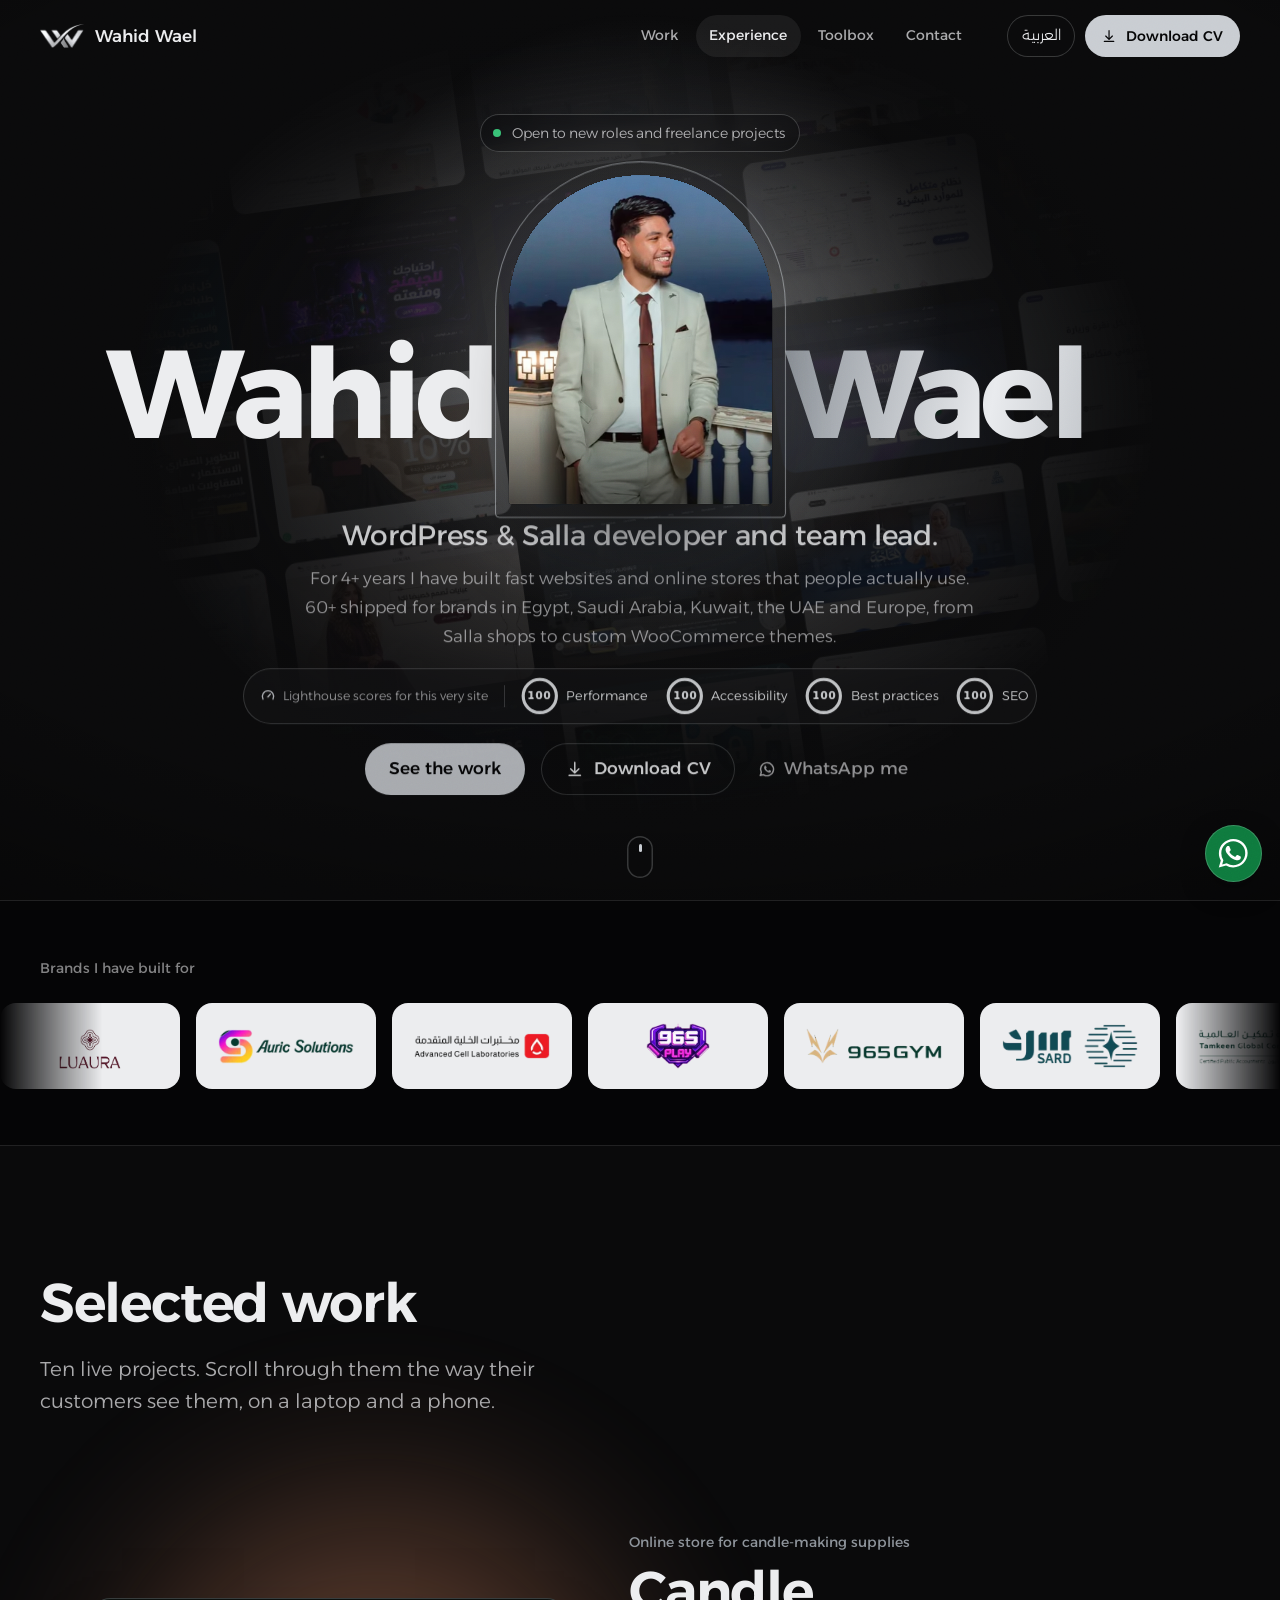
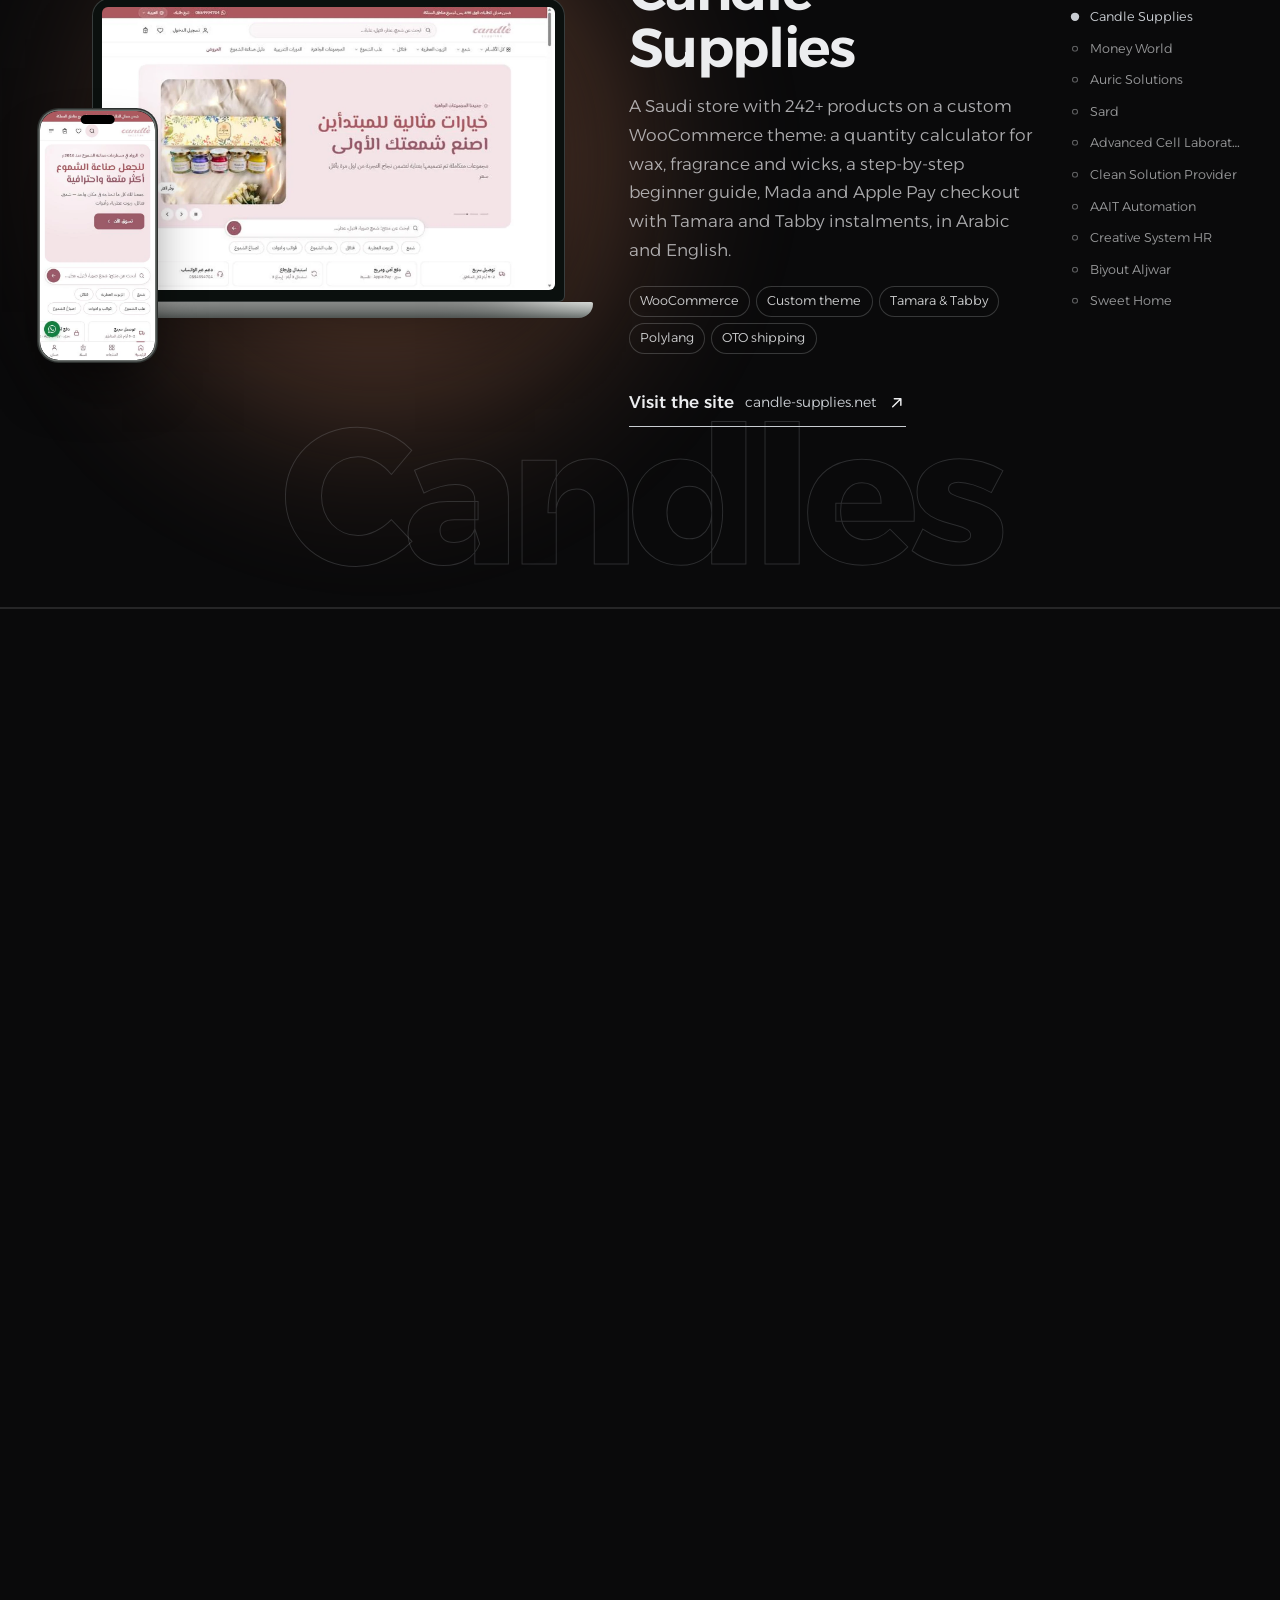
==== commit 5067220e: "Deploy final portfolio archive Co-authored-by: Copilot App <223556219+Copilot@users.noreply.github.c" ====
--- a/index.html
+++ b/index.html
@@ -7,7 +7,7 @@
 <meta name="description" content="Portfolio of Wahid Wael, a WordPress &amp; Salla developer and team lead from Egypt. 60+ fast, conversion-ready websites and stores shipped for brands in Egypt, the Gulf and Europe.">
 <link rel="canonical" href="https://waheed-wael.github.io/portfolio/">
 <link rel="alternate" hreflang="en" href="https://waheed-wael.github.io/portfolio/"><link rel="alternate" hreflang="ar" href="https://waheed-wael.github.io/portfolio/ar/"><link rel="alternate" hreflang="x-default" href="https://waheed-wael.github.io/portfolio/">
-<meta name="theme-color" content="#07382E">
+<meta name="theme-color" content="#0A0A0B">
 <meta name="color-scheme" content="dark">
 <meta property="og:type" content="profile"><meta property="og:title" content="Wahid Wael | WordPress &amp; Salla Developer, Team Lead"><meta property="og:description" content="Portfolio of Wahid Wael, a WordPress &amp; Salla developer and team lead from Egypt. 60+ fast, conversion-ready websites and stores shipped for brands in Egypt, the Gulf and Europe.">
 <meta property="og:url" content="https://waheed-wael.github.io/portfolio/"><meta property="og:image" content="https://waheed-wael.github.io/portfolio/assets/img/og.jpg"><meta property="og:image:width" content="1200"><meta property="og:image:height" content="630">
@@ -21,7 +21,7 @@
 @font-face{font-family:"Alexandria";src:url(assets/fonts/alexandria-arabic.woff2) format("woff2");font-weight:100 900;font-display:swap;unicode-range:U+0600-06FF,U+0750-077F,U+08A0-08FF,U+FB50-FDFF,U+FE70-FEFF,U+200C-200F}
 @font-face{font-family:"Alexandria Fallback";src:local("Arial"),local("ArialMT"),local("Liberation Sans"),local("Helvetica");font-weight:100 500;size-adjust:106.8%;ascent-override:90.6%;descent-override:23.5%;line-gap-override:0%}
 @font-face{font-family:"Alexandria Fallback";src:local("Arial Bold"),local("Arial-BoldMT"),local("Liberation Sans Bold"),local("Helvetica Bold");font-weight:600 900;size-adjust:104%;ascent-override:93%;descent-override:24.1%;line-gap-override:0%}
-:root{--forest:#07382E;--night:#04261F;--moss:#0A4639;--gold:#D7AE63;--gold-2:#E9CB8E;--em:#11A879;--em-2:#4FD3A4;--ivory:#F5F0E6;--ink:#14201A;--muted:rgba(245,240,230,.74);--faint:rgba(245,240,230,.56);--line:rgba(245,240,230,.12);--line-2:rgba(245,240,230,.2);--f:"Alexandria","Alexandria Fallback",system-ui,-apple-system,"Segoe UI",Tahoma,sans-serif;--s-1:.875rem;--s0:1.0625rem;--s1:1.25rem;--s2:clamp(1.35rem,1.1rem + .9vw,1.75rem);--s3:clamp(2rem,1.4rem + 2.6vw,3.4rem);--wrap:min(1240px,100% - 2*var(--pad));--pad:clamp(1.15rem,4vw,2.5rem);--hh:72px;--ease:cubic-bezier(.22,1,.36,1);--ease-io:cubic-bezier(.65,0,.35,1)}*,*::before,*::after{box-sizing:border-box}html{-webkit-text-size-adjust:100%;text-size-adjust:100%;scroll-padding-top:calc(var(--hh) + 12px)}html.lenis,html.lenis body{height:auto}.lenis.lenis-smooth{scroll-behavior:auto!important}body{margin:0;background:var(--forest);color:var(--ivory);font:300 var(--s0)/1.7 var(--f);-webkit-font-smoothing:antialiased;-moz-osx-font-smoothing:grayscale;overflow-x:clip}[dir=rtl] body{line-height:1.85}img,svg{display:block;max-width:100%}img{height:auto}a{color:inherit;text-decoration:none}button{font:inherit;color:inherit;background:none;border:0;padding:0;cursor:pointer}ul,ol{list-style:none;margin:0;padding:0}h1,h2,h3,h4,p,figure{margin:0}::selection{background:var(--gold);color:var(--night)}:focus-visible{outline:2px solid var(--em-2);outline-offset:3px;border-radius:6px}.sr{position:absolute!important;width:1px;height:1px;padding:0;margin:-1px;overflow:hidden;clip:rect(0 0 0 0);white-space:nowrap;border:0}.wrap{width:var(--wrap);margin-inline:auto}.skip{position:fixed;inset-inline-start:1rem;top:-4rem;z-index:100;padding:.7rem 1rem;border-radius:10px;background:var(--ivory);color:var(--ink);font-weight:500;transition:top .2s}.skip:focus{top:1rem}.ic{width:1.15em;height:1.15em;flex:none;fill:none;stroke:currentColor;stroke-width:1.8;stroke-linecap:round;stroke-linejoin:round}.ic .fill{fill:currentColor;stroke:none}[dir=rtl] .visit .ic,[dir=rtl] .card-h .ic,[dir=rtl] .cert .ic{transform:scaleX(-1)}.h2{font-weight:600;font-size:var(--s3);line-height:1.08;letter-spacing:-.025em}[dir=rtl] .h2{letter-spacing:0;line-height:1.3}.h3{font-weight:500;font-size:var(--s2);line-height:1.3}.lead{color:var(--muted);font-size:var(--s1);line-height:1.6;max-width:36ch;margin-top:1rem}.sec-head{display:grid;gap:.25rem}.btn{display:inline-flex;align-items:center;justify-content:center;gap:.55rem;min-height:52px;padding:0 1.5rem;border-radius:999px;font-weight:500;font-size:var(--s0);line-height:1;transition:background .35s var(--ease),color .35s var(--ease),box-shadow .35s var(--ease),translate .35s var(--ease);white-space:nowrap}.btn:hover{translate:0 -2px}.btn-em{background:var(--em);color:var(--night)}.btn-em:hover{background:var(--em-2);box-shadow:0 14px 30px -14px rgba(17,168,121,.8)}.btn-line{box-shadow:inset 0 0 0 1px var(--line-2)}.btn-line:hover{box-shadow:inset 0 0 0 1px var(--gold);color:var(--gold-2)}.btn-gold{background:var(--gold);color:var(--night)}.btn-gold:hover{background:var(--gold-2)}.btn-sm{min-height:42px;padding:0 1.05rem;font-size:var(--s-1)}.tlink{display:inline-flex;align-items:center;gap:.5rem;min-height:44px;padding:0 .4rem;font-weight:400;color:var(--muted);background:linear-gradient(currentColor,currentColor) 0 calc(100% - 8px)/0 1px no-repeat;transition:color .3s,background-size .45s var(--ease)}[dir=rtl] .tlink{background-position:100% calc(100% - 8px)}.tlink:hover{color:var(--ivory);background-size:100% 1px}.hd{position:fixed;inset:0 0 auto;z-index:50;height:var(--hh);transition:background .4s,box-shadow .4s,translate .45s var(--ease)}.hd.solid{background:rgba(4,38,31,.82);-webkit-backdrop-filter:blur(14px) saturate(1.2);backdrop-filter:blur(14px) saturate(1.2);box-shadow:0 1px 0 var(--line)}.hd.away{translate:0 -100%}.hd-in{height:100%;display:flex;align-items:center;justify-content:space-between;gap:1.5rem}.brand{display:flex;align-items:center;gap:.7rem;font-weight:500;font-size:var(--s0);min-height:44px}.brand img{width:44px;height:auto}.nav{display:flex;align-items:center;gap:2rem}.nav ul{display:flex;gap:.25rem}.nav ul a{display:block;padding:.6rem .85rem;border-radius:999px;font-size:var(--s-1);font-weight:400;color:var(--muted);transition:color .3s,background .3s}.nav ul a:hover,.nav ul a[aria-current=true]{color:var(--ivory);background:rgba(245,240,230,.07)}.nav-x{display:flex;align-items:center;gap:.6rem}.lang{display:grid;place-items:center;min-height:42px;padding:0 .9rem;border-radius:999px;font-size:var(--s-1);box-shadow:inset 0 0 0 1px var(--line-2);transition:box-shadow .3s,color .3s}.lang:hover{box-shadow:inset 0 0 0 1px var(--gold);color:var(--gold-2)}.burger{display:none;width:46px;height:46px;border-radius:50%;place-items:center;box-shadow:inset 0 0 0 1px var(--line-2)}.burger .ic{width:22px;height:22px}.burger .ic+.ic,.burger[aria-expanded=true] .ic:first-child{display:none}.burger[aria-expanded=true] .ic+.ic{display:block}.hero{position:relative;min-height:100svh;display:grid;align-items:center;padding:calc(var(--hh) + 1rem) 0 clamp(3.5rem,6vw,4.5rem);isolation:isolate;overflow:clip;text-align:center;background:radial-gradient(55% 55% at 50% 42%,rgba(17,168,121,.2),transparent 70%),var(--forest)}.wall{position:absolute;inset:-10% -4%;z-index:-2;display:flex;gap:18px;justify-content:center;opacity:0;transition:opacity 2s var(--ease);transform:rotate(-8deg) scale(1.08);pointer-events:none}[dir=rtl] .wall{transform:rotate(8deg) scale(1.08)}.wall.on{opacity:.2}.wall .col{display:flex;flex-direction:column;gap:18px;flex:none;width:clamp(170px,17vw,280px);animation:wallUp 70s linear infinite}.wall .col:nth-child(even){animation-name:wallDown;animation-duration:85s}.wall img{width:100%;height:auto;aspect-ratio:16/10;object-fit:cover;object-position:top;border-radius:12px;filter:saturate(.7)}@keyframes wallUp{to{transform:translateY(-50%)}}@keyframes wallDown{from{transform:translateY(-50%)}to{transform:translateY(0)}}.hero::before{content:"";position:absolute;inset:0;z-index:-1;pointer-events:none;background:radial-gradient(44% 50% at 50% 46%,rgba(7,56,46,.15),var(--forest) 92%),linear-gradient(180deg,var(--forest) 0%,transparent 22%,transparent 70%,var(--forest) 100%)}.hero-in{display:flex;flex-direction:column;align-items:center}.hfoot{display:flex;flex-direction:column;align-items:center}.avail{display:inline-flex;align-items:center;gap:.65rem;padding:.45rem .95rem .45rem .8rem;border-radius:999px;background:rgba(4,38,31,.55);box-shadow:inset 0 0 0 1px var(--line-2);font-size:var(--s-1);color:var(--muted);-webkit-backdrop-filter:blur(6px);backdrop-filter:blur(6px)}.avail i{width:8px;height:8px;border-radius:50%;background:var(--em);box-shadow:0 0 0 0 rgba(17,168,121,.6);animation:ping 2.4s infinite}@keyframes ping{70%{box-shadow:0 0 0 9px rgba(17,168,121,0)}100%{box-shadow:0 0 0 0 rgba(17,168,121,0)}}.hstage{--pw:clamp(250px,24vw,350px);position:relative;width:100%;margin-top:1.4rem;display:grid;place-items:center}.portrait{position:relative;z-index:2;width:var(--pw)}.portrait::before{content:"";position:absolute;inset:-14px;border:1px solid rgba(215,174,99,.6);border-radius:999px 999px 30px 30px;pointer-events:none}.arch{position:relative;overflow:hidden;border-radius:999px 999px 24px 24px;background:var(--moss);aspect-ratio:4/5;box-shadow:0 60px 100px -50px rgba(0,0,0,.9)}.arch img{width:100%;height:100%;object-fit:cover}.arch::after{content:"";position:absolute;inset:auto 0 0;height:30%;background:linear-gradient(transparent,rgba(4,38,31,.6));pointer-events:none}.name{position:absolute;inset:auto 0 16%;z-index:1;display:flex;justify-content:center;align-items:baseline;gap:calc(var(--pw) - 1.6rem);font-weight:700;font-size:clamp(3.4rem,.6rem + 9vw,9.6rem);line-height:.9;letter-spacing:-.045em;white-space:nowrap}[dir=rtl] .name{letter-spacing:0;line-height:1.15;font-size:clamp(3.4rem,.6rem + 9vw,9.6rem)}.name .w{display:block;overflow:clip;padding:.04em .02em .08em;margin:-.04em -.02em -.08em}[dir=rtl] .name .w{padding-bottom:.18em;margin-bottom:-.18em}.name .w>span{display:block}.name .w2>span{color:var(--gold)}.name .w1{flex:1;text-align:end}.name .w2{flex:1;text-align:start}.role{margin-top:1.8rem;font-weight:400;font-size:var(--s2);line-height:1.35;letter-spacing:-.01em;max-width:54rem;text-wrap:balance}[dir=rtl] .role{letter-spacing:0;line-height:1.6}.intro{margin-top:.9rem;max-width:42rem;color:var(--muted)}.ctas{display:flex;flex-wrap:wrap;justify-content:center;align-items:center;gap:.75rem 1rem;margin-top:1.6rem}.cue{position:absolute;inset-inline-start:50%;bottom:1.4rem;width:26px;height:42px;margin-inline-start:-13px;border-radius:99px;box-shadow:inset 0 0 0 1.5px var(--line-2);display:grid;justify-items:center;padding-top:8px}.cue span{width:3px;height:8px;border-radius:3px;background:var(--gold);animation:cue 2s var(--ease) infinite}@keyframes cue{0%{opacity:0;transform:translateY(-3px)}30%{opacity:1}80%{opacity:0;transform:translateY(12px)}100%{opacity:0}}@media (prefers-reduced-motion:no-preference){.name .w>span{animation:fromIn 1.3s var(--ease) .15s both}.name .w1>span{--fx:-60%}.name .w2>span{--fx:60%}[dir=rtl] .name .w1>span{--fx:60%}[dir=rtl] .name .w2>span{--fx:-60%}.avail{animation:fadeUp .9s var(--ease) both}.role,.intro,.ctas{animation:fadeUp 1s var(--ease) both}.role{animation-delay:.45s}.intro{animation-delay:.55s}.ctas{animation-delay:.65s}.arch img{animation:settle 2s var(--ease) both}.arch{animation:rise 1.4s var(--ease) both}.portrait::before{animation:frame 1.6s .35s var(--ease) both}}@keyframes fromIn{from{transform:translateX(var(--fx))}}@keyframes rise{from{transform:translateY(60px) scale(.94)}}@keyframes fadeUp{from{opacity:0;transform:translateY(18px)}}@keyframes settle{from{transform:scale(1.18)}}@keyframes frame{from{opacity:0;transform:scale(.9)}}@media (prefers-reduced-motion:reduce){.wall .col,.cue span{animation:none}}.clients{padding:clamp(2.5rem,5vw,3.5rem) 0;border-block:1px solid var(--line);background:var(--night)}.clients-t{font-size:var(--s-1);font-weight:400;color:var(--faint);margin-bottom:1.4rem}.marq{overflow:hidden;-webkit-mask:linear-gradient(90deg,transparent,#000 8%,#000 92%,transparent);mask:linear-gradient(90deg,transparent,#000 8%,#000 92%,transparent)}.marq-tr{display:flex;gap:1rem;width:max-content;animation:marq 70s linear infinite}[dir=rtl] .marq-tr{animation-name:marqR}.marq:hover .marq-tr{animation-play-state:paused}.marq-tr li a{display:grid;place-items:center;width:180px;height:86px;padding:1rem 1.4rem;border-radius:16px;background:var(--ivory);transition:translate .4s var(--ease)}.marq-tr li a:hover{translate:0 -3px}.marq-tr img{max-height:46px;width:auto;object-fit:contain}@keyframes marq{from{transform:translateX(-50%)}to{transform:translateX(0)}}@keyframes marqR{from{transform:translateX(50%)}to{transform:translateX(0)}}@media (prefers-reduced-motion:reduce){.marq-tr{animation:none;flex-wrap:wrap;width:auto;justify-content:center}.marq-tr li:nth-child(n+23){display:none}}.work{padding:clamp(5rem,10vw,8rem) 0 0;background:var(--forest)}.stage{position:relative;margin-top:clamp(1.5rem,3vw,2.5rem)}.proj{display:grid;grid-template-columns:minmax(0,1.3fr) minmax(0,1fr);align-items:center;gap:clamp(2rem,5vw,5rem);padding:clamp(2.5rem,6vw,4.5rem) 0;border-top:1px solid var(--line)}.proj-bg{display:none}.proj-dev{position:relative;padding:0 0 8% 10%}[dir=rtl] .proj-dev{padding:0 10% 8% 0}.proj-dev .phone{position:absolute;width:22%;inset-inline-start:0;bottom:0;z-index:2}.wipe{display:none}.proj-info{max-width:32rem}.proj-kind{color:var(--em-2);font-size:var(--s-1);font-weight:400}.proj-name{margin-top:.4rem;font-weight:600;font-size:var(--s3);line-height:1.05;letter-spacing:-.025em}[dir=rtl] .proj-name{letter-spacing:0;line-height:1.3}.proj-desc{margin-top:1rem;color:var(--muted)}.tags{display:flex;flex-wrap:wrap;gap:.4rem;margin-top:1.3rem}.tags li{font-size:.8rem;padding:.28rem .7rem;border-radius:999px;box-shadow:inset 0 0 0 1px var(--line-2);color:rgba(245,240,230,.86);direction:ltr}.visit{display:inline-flex;align-items:center;gap:.7rem;margin-top:1.8rem;min-height:44px;padding-bottom:.25rem;font-weight:500;box-shadow:inset 0 -1px 0 var(--gold);transition:gap .4s var(--ease),color .3s}.visit .host{color:var(--gold);font-weight:300;font-size:var(--s-1)}.visit:hover{gap:1.1rem;color:var(--gold-2)}.rail,.bar{display:none}.laptop{position:relative}.lid{position:relative;padding:2.1% 2.1% 2.6%;border-radius:18px 18px 6px 6px;background:#0b100e;box-shadow:inset 0 0 0 1px rgba(215,174,99,.24),0 40px 80px -30px rgba(0,0,0,.65)}.laptop .screen{aspect-ratio:16/10;overflow:hidden;border-radius:6px;background:#122019}.base{height:clamp(9px,1.25vw,17px);width:112%;margin-inline-start:-6%;border-radius:2px 2px 16px 16px/2px 2px 100% 100%;background:linear-gradient(180deg,#dcdfdc,#a6aba8 55%,#6f7572)}.phone{aspect-ratio:390/844;border-radius:16%/7.4%;padding:0;background:#050606;overflow:hidden;box-shadow:0 0 0 1.5px #6c716e,0 0 0 3px #2c302e,0 30px 60px -18px rgba(0,0,0,.75)}.phone .screen{position:relative;height:100%;overflow:hidden;border-radius:inherit;background:#122019}.island{position:absolute;top:1.8%;left:50%;width:30%;height:3.6%;translate:-50% 0;border-radius:99px;background:#000}.screen img{width:100%;height:100%;object-fit:cover;object-position:top}.stage.pinned{height:100vh;height:100svh;margin-top:-12vh;overflow:hidden}.work .sec-head{position:relative;z-index:2}.pinned .stage-list{position:relative;height:100%}.pinned .proj{position:absolute;inset:0;padding:calc(var(--hh) + 1rem) 13rem 3rem 0;border:0;opacity:0;pointer-events:none}[dir=rtl] .pinned .proj{padding:calc(var(--hh) + 1rem) 0 3rem 13rem}.pinned .proj.on{opacity:1;pointer-events:auto}.pinned .proj-bg{display:block;position:absolute;inset:auto 0 4%;z-index:0;text-align:center;white-space:nowrap;pointer-events:none;direction:ltr;font-weight:700;font-size:clamp(6rem,15vw,15rem);line-height:.8;letter-spacing:-.05em;color:transparent;-webkit-text-stroke:1px rgba(215,174,99,.18)}.pinned .proj-dev,.pinned .proj-info{position:relative;z-index:1}.pinned .wipe{display:block;position:absolute;top:-6%;bottom:-6%;left:0;width:2px;z-index:3;background:linear-gradient(transparent,var(--gold) 20%,var(--gold) 80%,transparent);transform-origin:50% 50%;opacity:0;pointer-events:none}.pinned .rail{display:flex;flex-direction:column;gap:.1rem;position:absolute;inset-inline-end:var(--pad);top:50%;translate:0 -50%;z-index:5;width:10.5rem}.rail button{position:relative;display:flex;align-items:center;width:100%;min-height:30px;padding-inline-start:1.1rem;text-align:start;font-size:.8rem;color:rgba(245,240,230,.62);transition:color .3s}.rail button span{overflow:hidden;white-space:nowrap;text-overflow:ellipsis;unicode-bidi:plaintext}.rail button::before{content:"";position:absolute;inset-inline-start:0;top:50%;width:6px;height:6px;margin-top:-3px;border-radius:50%;box-shadow:inset 0 0 0 1px rgba(245,240,230,.4);transition:background .3s,box-shadow .3s,scale .4s var(--ease)}.rail button:hover{color:var(--ivory)}.rail button.on{color:var(--gold)}.rail button.on::before{background:var(--gold);box-shadow:none;scale:1.4}.pinned .bar{display:block;position:absolute;inset:auto 0 0;height:2px;background:var(--line)}.bar i{display:block;height:100%;background:var(--gold);transform:scaleX(0);transform-origin:0 50%}[dir=rtl] .bar i{transform-origin:100% 50%}.more{padding:clamp(5rem,10vw,8rem) 0;background:var(--night)}.more-head{display:flex;flex-wrap:wrap;align-items:flex-end;justify-content:space-between;gap:1.5rem 3rem}.filter{display:flex;flex-wrap:wrap;gap:.35rem;padding:.35rem;border-radius:999px;box-shadow:inset 0 0 0 1px var(--line)}.filter button{min-height:42px;padding:0 1.05rem;border-radius:999px;font-size:var(--s-1);color:var(--muted);transition:background .3s,color .3s}.filter button .n{margin-inline-start:.2rem;color:var(--gold)}.filter button:hover{color:var(--ivory)}.filter button[aria-pressed=true]{background:var(--ivory);color:var(--ink)}.filter button[aria-pressed=true] .n{color:var(--forest);font-weight:500}.cards{display:grid;grid-template-columns:repeat(3,minmax(0,1fr));gap:clamp(1rem,2.2vw,1.75rem);margin-top:clamp(2rem,4vw,3rem)}.card[hidden]{display:none}.card a{position:relative;display:flex;flex-direction:column;height:100%;padding:.6rem .6rem 1.1rem;border-radius:22px;background:rgba(245,240,230,.035);box-shadow:inset 0 0 0 1px var(--line);transition:background .4s,box-shadow .4s}.card a:hover{background:rgba(245,240,230,.06);box-shadow:inset 0 0 0 1px rgba(215,174,99,.45)}.card-img{display:block;overflow:hidden;border-radius:15px;aspect-ratio:16/10;background:var(--moss)}.card-img img{width:100%;height:100%;object-fit:cover;object-position:top;transition:transform .9s var(--ease)}.card a:hover .card-img img{transform:scale(1.045)}.card-tx{display:grid;gap:.15rem;padding:1rem .6rem 0}.card-n{font-weight:500;font-size:var(--s1);line-height:1.35}.card-k{color:var(--muted);font-size:var(--s-1)}.card-h{display:inline-flex;align-items:center;gap:.4rem;margin:1rem .6rem 0;margin-top:auto;padding-top:1rem;color:var(--gold);font-size:.8rem;align-self:flex-start}[dir=rtl] .card-h{align-self:flex-end}.how{padding:clamp(5rem,10vw,8rem) 0;background:var(--ivory);color:var(--ink)}.how .lead{color:rgba(20,32,26,.72)}.how-in{display:grid;grid-template-columns:minmax(0,.8fr) minmax(0,1.6fr);gap:clamp(2rem,6vw,6rem);align-items:start}.how-head{position:sticky;top:calc(var(--hh) + 2rem)}.vals{display:grid;grid-template-columns:repeat(2,minmax(0,1fr));gap:2.5rem clamp(1.5rem,4vw,3.5rem)}.vals li{padding-top:1.2rem;border-top:1px solid rgba(20,32,26,.16);position:relative}.vals li::before{content:"";position:absolute;inset-inline-start:0;top:-1px;width:40px;height:2px;background:var(--forest)}.vals h3{font-weight:600;font-size:var(--s1);color:var(--forest)}.vals p{margin-top:.5rem;color:rgba(20,32,26,.76)}.exp{padding:clamp(5rem,10vw,8rem) 0;background:var(--forest)}.exp-head{display:flex;flex-wrap:wrap;align-items:flex-end;justify-content:space-between;gap:2rem}.facts{display:grid;grid-template-columns:repeat(3,auto);gap:0 clamp(1.5rem,3.5vw,3rem)}.facts li{display:grid;gap:.15rem}.facts b{font-weight:600;font-size:clamp(1.8rem,1.3rem + 1.6vw,2.6rem);line-height:1;color:var(--gold)}.facts span{font-size:var(--s-1);color:var(--muted);max-width:11rem;line-height:1.4}.jobs{margin-top:clamp(2.5rem,5vw,4rem);border-top:1px solid var(--line)}.job{display:grid;grid-template-columns:12rem minmax(0,1fr);gap:1rem clamp(1.5rem,4vw,4rem);padding:clamp(1.8rem,3.5vw,2.6rem) 0;border-bottom:1px solid var(--line)}.when{color:var(--gold);font-size:var(--s-1);font-weight:400;padding-top:.35rem}.job-head{display:flex;align-items:center;gap:1rem}.org{display:grid;place-items:center;flex:none;width:44px;height:44px;border-radius:12px;overflow:hidden;background:#fff}.org img{width:100%;height:100%;object-fit:contain;padding:5px}.org img[src*="/mono-"]{padding:0}.org.mono{background:rgba(215,174,99,.14);color:var(--gold);font-weight:600;font-size:1.05rem}.job h3{font-weight:500;font-size:var(--s1);line-height:1.35}.co{color:var(--muted);font-size:var(--s-1)}.co a{box-shadow:inset 0 -1px 0 rgba(215,174,99,.5);transition:color .3s}.co a:hover{color:var(--gold-2)}.meta{display:flex;flex-wrap:wrap;gap:.4rem;margin-top:1rem}.meta li{font-size:.78rem;padding:.2rem .65rem;border-radius:999px;box-shadow:inset 0 0 0 1px var(--line-2);color:var(--muted)}.pts{display:grid;gap:.5rem;margin-top:1.1rem;max-width:68ch}.pts li{position:relative;padding-inline-start:1.2rem;color:var(--muted)}.pts li::before{content:"";position:absolute;inset-inline-start:0;top:.75em;width:6px;height:6px;border-radius:50%;background:var(--em)}.edu{margin-top:clamp(3rem,6vw,4.5rem);display:grid;grid-template-columns:12rem minmax(0,1fr);gap:1rem clamp(1.5rem,4vw,4rem)}.edu-l{display:grid;gap:1.6rem}.edu-l li{display:flex;gap:1rem;align-items:flex-start}.edu-l h4{font-weight:500;font-size:var(--s1);line-height:1.4}.edu-l h4 a{box-shadow:inset 0 -1px 0 rgba(215,174,99,.5)}.edu-l h4 a:hover{color:var(--gold-2)}.edu-l p{color:var(--muted);font-size:var(--s-1);margin-top:.25rem}.tools{padding:clamp(5rem,10vw,8rem) 0;background:var(--night)}.grps{display:grid;grid-template-columns:repeat(3,minmax(0,1fr));gap:2.4rem clamp(1.5rem,3vw,2.5rem);margin-top:clamp(2.5rem,5vw,3.5rem)}.grp h3{font-weight:500;font-size:var(--s0);color:var(--gold);padding-bottom:.8rem;border-bottom:1px solid var(--line)}.grp ul{display:flex;flex-wrap:wrap;gap:.4rem;margin-top:.9rem}.grp li{font-size:.84rem;padding:.3rem .75rem;border-radius:999px;background:rgba(245,240,230,.05);color:rgba(245,240,230,.88);direction:ltr}.certs-w{margin-top:clamp(4rem,8vw,6rem)}.certs{display:grid;grid-template-columns:repeat(2,minmax(0,1fr));gap:.75rem;margin-top:2rem}.cert{display:flex;align-items:center;gap:1rem;height:100%;padding:1rem 1.2rem;border-radius:18px;box-shadow:inset 0 0 0 1px var(--line);transition:box-shadow .35s,background .35s}.cert:hover{background:rgba(245,240,230,.04);box-shadow:inset 0 0 0 1px rgba(215,174,99,.5)}.cert-tx{flex:1;min-width:0;display:grid;gap:.1rem}.cert-n{font-weight:500;line-height:1.4;unicode-bidi:plaintext;text-align:start}.cert-i{color:var(--muted);font-size:var(--s-1)}.cert .ic{color:var(--gold);opacity:.6;transition:opacity .3s,translate .4s var(--ease)}.cert:hover .ic{opacity:1;translate:2px -2px}[dir=rtl] .cert:hover .ic{translate:-2px -2px}.contact{padding:clamp(6rem,12vw,10rem) 0 clamp(4rem,8vw,6rem);background:radial-gradient(60% 80% at 50% 120%,rgba(17,168,121,.22),transparent 70%),var(--forest)}.ct-t{font-weight:600;font-size:clamp(2.4rem,1.4rem + 4.4vw,5.6rem);line-height:1;letter-spacing:-.035em;max-width:16ch}[dir=rtl] .ct-t{letter-spacing:0;line-height:1.3}.contact .lead{max-width:48ch}.mail-row{display:flex;flex-wrap:wrap;align-items:center;gap:1rem 1.5rem;margin-top:clamp(2.5rem,5vw,3.5rem)}.mail{font-weight:500;font-size:clamp(1.35rem,.6rem + 3.3vw,3.4rem);line-height:1.2;color:var(--gold);word-break:break-all;background:linear-gradient(var(--gold),var(--gold)) 0 100%/100% 2px no-repeat;padding-bottom:.15em;transition:color .3s,background-size .5s var(--ease)}.mail:hover{color:var(--gold-2);background-size:0 2px;background-position:100% 100%}.copy{display:inline-flex;align-items:center;gap:.5rem;min-height:44px;padding:0 1rem;border-radius:999px;font-size:var(--s-1);box-shadow:inset 0 0 0 1px var(--line-2);transition:box-shadow .3s,color .3s}.copy:hover{box-shadow:inset 0 0 0 1px var(--gold);color:var(--gold-2)}.ct-l{display:grid;grid-template-columns:repeat(4,minmax(0,1fr));gap:1rem;margin-top:clamp(2.5rem,5vw,3.5rem);border-top:1px solid var(--line);padding-top:1.6rem}.ct-l li{display:grid;gap:.2rem;min-width:0}.ct-l .k{font-size:var(--s-1);color:var(--faint)}.ct-l a{min-height:44px;display:flex;align-items:center;overflow-wrap:anywhere;transition:color .3s}[dir=rtl] .ct-l a{justify-content:flex-end}.ct-l a:hover{color:var(--gold-2)}.waf{margin-top:clamp(2.5rem,5vw,3.5rem);padding:clamp(1.4rem,3vw,2.2rem);border-radius:24px;background:rgba(4,38,31,.55);box-shadow:inset 0 0 0 1px var(--line)}.waf-head p{margin-top:.3rem;color:var(--muted);font-size:var(--s-1)}.waf-grid{display:grid;grid-template-columns:repeat(2,minmax(0,1fr));gap:1rem 1.2rem;margin-top:1.4rem}.fld{display:grid;gap:.45rem;min-width:0;margin:0;padding:0;border:0}.fld>span,.fld legend{font-size:var(--s-1);color:var(--muted);padding:0}.fld.wide,.fld.chips{grid-column:1/-1}.fld input,.fld textarea{width:100%;font:inherit;font-size:var(--s0);color:var(--ivory);background:rgba(245,240,230,.04);border:0;border-radius:14px;padding:.85rem 1rem;box-shadow:inset 0 0 0 1px var(--line-2);transition:box-shadow .3s,background .3s}.fld textarea{resize:vertical;min-height:7.5rem;line-height:1.6}.fld input::placeholder,.fld textarea::placeholder{color:var(--faint)}.fld input:focus,.fld textarea:focus{outline:none;background:rgba(245,240,230,.07);box-shadow:inset 0 0 0 1.5px var(--em-2)}.fld [aria-invalid=true]{box-shadow:inset 0 0 0 1.5px #E58B7A}.chips{display:flex;flex-wrap:wrap;gap:.5rem}.chips legend{width:100%;margin-bottom:.5rem}.chips label{position:relative}.chips input{position:absolute;opacity:0;width:1px;height:1px}.chips label span{display:inline-flex;align-items:center;min-height:44px;padding:0 1.1rem;border-radius:999px;box-shadow:inset 0 0 0 1px var(--line-2);font-size:var(--s-1);cursor:pointer;transition:background .3s,color .3s,box-shadow .3s}.chips input:checked+span{background:var(--ivory);color:var(--ink);box-shadow:none}.chips input:focus-visible+span{outline:2px solid var(--em-2);outline-offset:3px}.waf-err{min-height:1.4em;margin:.8rem 0 .4rem;color:#F0A898;font-size:var(--s-1)}@media (max-width:720px){.waf-grid{grid-template-columns:1fr}.waf .btn{width:100%}}.ft{padding:2.2rem 0 2.6rem;background:var(--night);border-top:1px solid var(--line)}.ft-in{display:flex;flex-wrap:wrap;align-items:center;justify-content:space-between;gap:1.2rem 2rem}.ft img{width:96px}.ft p{color:var(--faint);font-size:var(--s-1)}.totop{display:inline-flex;align-items:center;gap:.5rem;min-height:44px;font-size:var(--s-1);color:var(--muted);transition:color .3s}.totop:hover{color:var(--gold-2)}.rv{opacity:0;translate:0 26px;transition:opacity .9s var(--ease),translate 1.1s var(--ease);transition-delay:var(--d,0s)}.rv.in{opacity:1;translate:0 0}.h2.rv,.ct-t.rv{translate:0 0;clip-path:inset(0 0 100% 0);opacity:1;transition:clip-path 1.1s var(--ease)}.h2.rv.in,.ct-t.rv.in{clip-path:inset(-10% -5% -25% -5%)}@media (prefers-reduced-motion:reduce){.rv,.h2.rv{opacity:1!important;translate:none!important;clip-path:none!important;transition:none!important}}@media (max-width:1100px){.nav ul a{padding:.6rem .6rem}.grps{grid-template-columns:repeat(2,minmax(0,1fr))}}@media (max-width:1023px){:root{--hh:66px}.burger{display:grid}.nav{position:fixed;inset:0;z-index:-1;flex-direction:column;align-items:stretch;justify-content:center;gap:2.5rem;padding:calc(var(--hh) + 2rem) var(--pad) 3rem;background:var(--night);visibility:hidden;opacity:0;transition:opacity .35s,visibility 0s .35s}.nav.open{visibility:visible;opacity:1;transition:opacity .35s}.nav ul{flex-direction:column;gap:.2rem}.nav ul a{font-size:clamp(1.8rem,7vw,2.6rem);font-weight:500;color:var(--ivory);padding:.4rem 0;background:none!important}.nav-x{flex-wrap:wrap;gap:.8rem}.nav-x .btn,.nav-x .lang{min-height:52px;padding:0 1.4rem;font-size:var(--s0)}.proj{grid-template-columns:1fr;gap:2rem}.proj-info{max-width:40rem}.proj-dev{padding-inline-end:6%}.cards{grid-template-columns:repeat(2,minmax(0,1fr))}.how-in{grid-template-columns:1fr}.how-head{position:static}.facts{grid-template-columns:repeat(2,auto);gap:1.4rem 2.5rem}.ct-l{grid-template-columns:repeat(2,minmax(0,1fr))}}@media (max-width:720px){.hstage{--pw:min(64vw,300px)}.name{position:relative;inset:auto;z-index:3;margin-top:1.9rem;flex-direction:column;align-items:center;gap:0;font-size:clamp(3.4rem,17vw,5.2rem)}.name .w1,.name .w2{flex:none}.hero::before{background:linear-gradient(180deg,var(--forest) 0%,rgba(7,56,46,.4) 30%,rgba(7,56,46,.6) 60%,var(--forest) 100%)}.role{margin-top:1.4rem}.cue{display:none}.job,.edu{grid-template-columns:1fr;gap:.6rem}.when{padding-top:0}.vals{grid-template-columns:1fr;gap:2rem}.certs{grid-template-columns:1fr}.grps{grid-template-columns:1fr}.cards{grid-template-columns:1fr}.ctas .btn{flex:1 1 auto}.more-head{align-items:flex-start}.filter{flex-wrap:nowrap;overflow-x:auto;max-width:100%;scrollbar-width:none}.filter::-webkit-scrollbar{display:none}.filter button{white-space:nowrap;flex:none}}@media (max-width:420px){.brand span{display:none}.ct-l{grid-template-columns:1fr}.facts{grid-template-columns:1fr 1fr}.proj-dev{padding-inline-start:12%}}.more,.how,.exp,.tools,.contact,.ft{content-visibility:auto;contain-intrinsic-size:auto 1100px}.stage:not(.pinned) .proj{content-visibility:auto;contain-intrinsic-size:auto 760px}.wafab{position:fixed;z-index:60;inset-block-end:max(1.1rem,env(safe-area-inset-bottom));inset-inline-end:1.1rem;display:grid;place-items:center;width:3.6rem;height:3.6rem;border-radius:50%;background:#0E7A3E;color:#fff;box-shadow:0 10px 30px -8px rgba(4,38,31,.55),inset 0 0 0 1px rgba(255,255,255,.18);transition:transform .35s var(--ease),background .25s}.wafab svg{width:1.9rem;height:1.9rem}.wafab:hover{background:#0B6533;transform:translateY(-3px)}.wafab:focus-visible{outline:3px solid var(--gold);outline-offset:3px}@media (prefers-reduced-motion:no-preference){.wafab{animation:waPulse 2.6s var(--ease) infinite}}@keyframes waPulse{0%,70%,100%{box-shadow:0 10px 30px -8px rgba(4,38,31,.55),0 0 0 0 rgba(17,168,121,.5)}35%{box-shadow:0 10px 30px -8px rgba(4,38,31,.55),0 0 0 .7rem rgba(17,168,121,0)}}@media (max-width:560px){.wafab{width:3.2rem;height:3.2rem;inset-inline-end:.8rem}.wafab svg{width:1.7rem;height:1.7rem}}</style>
+:root{--forest:#0A0A0B;--night:#050506;--moss:#141416;--gold:#C9CDD2;--gold-2:#ECEDEF;--em:#C9CDD2;--em-2:#E4E6E9;--ivory:#ECEDEF;--ink:#0A0A0B;--steel:#8E949B;--ok:#2FBF71;--metal:linear-gradient(100deg,#8D939A 0%,#F2F3F5 45%,#A8ADB3 70%,#E3E5E8 100%);--muted:rgba(236,237,239,.7);--faint:rgba(236,237,239,.54);--line:rgba(236,237,239,.12);--line-2:rgba(236,237,239,.2);--f:"Alexandria","Alexandria Fallback",system-ui,-apple-system,"Segoe UI",Tahoma,sans-serif;--s-1:.875rem;--s0:1.0625rem;--s1:1.25rem;--s2:clamp(1.35rem,1.1rem + .9vw,1.75rem);--s3:clamp(2rem,1.4rem + 2.6vw,3.4rem);--wrap:min(1240px,100% - 2*var(--pad));--pad:clamp(1.15rem,4vw,2.5rem);--hh:72px;--ease:cubic-bezier(.22,1,.36,1);--ease-io:cubic-bezier(.65,0,.35,1)}*,*::before,*::after{box-sizing:border-box}html{-webkit-text-size-adjust:100%;text-size-adjust:100%;scroll-padding-top:calc(var(--hh) + 12px)}html.lenis,html.lenis body{height:auto}.lenis.lenis-smooth{scroll-behavior:auto!important}body{margin:0;background:var(--forest);color:var(--ivory);font:300 var(--s0)/1.7 var(--f);-webkit-font-smoothing:antialiased;-moz-osx-font-smoothing:grayscale;overflow-x:clip}[dir=rtl] body{line-height:1.85}img,svg{display:block;max-width:100%}img{height:auto}a{color:inherit;text-decoration:none}button{font:inherit;color:inherit;background:none;border:0;padding:0;cursor:pointer}ul,ol{list-style:none;margin:0;padding:0}h1,h2,h3,h4,p,figure{margin:0}::selection{background:var(--gold);color:var(--night)}:focus-visible{outline:2px solid var(--em-2);outline-offset:3px;border-radius:6px}.sr{position:absolute!important;width:1px;height:1px;padding:0;margin:-1px;overflow:hidden;clip:rect(0 0 0 0);white-space:nowrap;border:0}.wrap{width:var(--wrap);margin-inline:auto}.skip{position:fixed;inset-inline-start:1rem;top:-4rem;z-index:100;padding:.7rem 1rem;border-radius:10px;background:var(--ivory);color:var(--ink);font-weight:500;transition:top .2s}.skip:focus{top:1rem}.ic{width:1.15em;height:1.15em;flex:none;fill:none;stroke:currentColor;stroke-width:1.8;stroke-linecap:round;stroke-linejoin:round}.ic .fill{fill:currentColor;stroke:none}[dir=rtl] .visit .ic,[dir=rtl] .card-h .ic,[dir=rtl] .cert .ic{transform:scaleX(-1)}.h2{font-weight:600;font-size:var(--s3);line-height:1.08;letter-spacing:-.025em}[dir=rtl] .h2{letter-spacing:0;line-height:1.3}.h3{font-weight:500;font-size:var(--s2);line-height:1.3}.lead{color:var(--muted);font-size:var(--s1);line-height:1.6;max-width:36ch;margin-top:1rem}.sec-head{display:grid;gap:.25rem}.btn{display:inline-flex;align-items:center;justify-content:center;gap:.55rem;min-height:52px;padding:0 1.5rem;border-radius:999px;font-weight:500;font-size:var(--s0);line-height:1;transition:background .35s var(--ease),color .35s var(--ease),box-shadow .35s var(--ease),translate .35s var(--ease);white-space:nowrap}.btn:hover{translate:0 -2px}.btn-em{background:var(--em);color:var(--night)}.btn-em:hover{background:#fff;box-shadow:0 14px 30px -14px rgba(236,237,239,.45)}.btn-line{box-shadow:inset 0 0 0 1px var(--line-2)}.btn-line:hover{box-shadow:inset 0 0 0 1px var(--gold);color:var(--gold-2)}.btn-gold{background:var(--gold);color:var(--night)}.btn-gold:hover{background:var(--gold-2)}.btn-sm{min-height:42px;padding:0 1.05rem;font-size:var(--s-1)}.tlink{display:inline-flex;align-items:center;gap:.5rem;min-height:44px;padding:0 .4rem;font-weight:400;color:var(--muted);background:linear-gradient(currentColor,currentColor) 0 calc(100% - 8px)/0 1px no-repeat;transition:color .3s,background-size .45s var(--ease)}[dir=rtl] .tlink{background-position:100% calc(100% - 8px)}.tlink:hover{color:var(--ivory);background-size:100% 1px}.hd{position:fixed;inset:0 0 auto;z-index:50;height:var(--hh);transition:background .4s,box-shadow .4s,translate .45s var(--ease)}.hd.solid{background:rgba(5,5,6,.82);-webkit-backdrop-filter:blur(14px) saturate(1.2);backdrop-filter:blur(14px) saturate(1.2);box-shadow:0 1px 0 var(--line)}.hd.away{translate:0 -100%}.hd-in{height:100%;display:flex;align-items:center;justify-content:space-between;gap:1.5rem}.brand{display:flex;align-items:center;gap:.7rem;font-weight:500;font-size:var(--s0);min-height:44px}.brand img{width:44px;height:auto}.nav{display:flex;align-items:center;gap:2rem}.nav ul{display:flex;gap:.25rem}.nav ul a{display:block;padding:.6rem .85rem;border-radius:999px;font-size:var(--s-1);font-weight:400;color:var(--muted);transition:color .3s,background .3s}.nav ul a:hover,.nav ul a[aria-current=true]{color:var(--ivory);background:rgba(236,237,239,.07)}.nav-x{display:flex;align-items:center;gap:.6rem}.lang{display:grid;place-items:center;min-height:42px;padding:0 .9rem;border-radius:999px;font-size:var(--s-1);box-shadow:inset 0 0 0 1px var(--line-2);transition:box-shadow .3s,color .3s}.lang:hover{box-shadow:inset 0 0 0 1px var(--gold);color:var(--gold-2)}.burger{display:none;width:46px;height:46px;border-radius:50%;place-items:center;box-shadow:inset 0 0 0 1px var(--line-2)}.burger .ic{width:22px;height:22px}.burger .ic+.ic,.burger[aria-expanded=true] .ic:first-child{display:none}.burger[aria-expanded=true] .ic+.ic{display:block}.hero{position:relative;min-height:100svh;display:grid;align-items:center;padding:calc(var(--hh) + 1rem) 0 clamp(3.5rem,6vw,4.5rem);isolation:isolate;overflow:clip;text-align:center;background:radial-gradient(55% 55% at 50% 42%,rgba(201,205,210,.2),transparent 70%),var(--forest)}.wall{position:absolute;inset:-10% -4%;z-index:-2;display:flex;gap:18px;justify-content:center;opacity:0;transition:opacity 2s var(--ease);transform:rotate(-8deg) scale(1.08);pointer-events:none}[dir=rtl] .wall{transform:rotate(8deg) scale(1.08)}.wall.on{opacity:.3}.wall .col{display:flex;flex-direction:column;gap:18px;flex:none;width:clamp(170px,17vw,280px);animation:wallUp 70s linear infinite}.wall .col:nth-child(even){animation-name:wallDown;animation-duration:85s}.wall img{width:100%;height:auto;aspect-ratio:16/10;object-fit:cover;object-position:top;border-radius:12px;filter:saturate(1.05)}@keyframes wallUp{to{transform:translateY(-50%)}}@keyframes wallDown{from{transform:translateY(-50%)}to{transform:translateY(0)}}.hero::before{content:"";position:absolute;inset:0;z-index:-1;pointer-events:none;background:radial-gradient(44% 50% at 50% 46%,rgba(10,10,11,.15),var(--forest) 92%),linear-gradient(180deg,var(--forest) 0%,transparent 22%,transparent 70%,var(--forest) 100%)}.hero-in{display:flex;flex-direction:column;align-items:center}.hfoot{display:flex;flex-direction:column;align-items:center}.avail{display:inline-flex;align-items:center;gap:.65rem;padding:.45rem .95rem .45rem .8rem;border-radius:999px;background:rgba(5,5,6,.55);box-shadow:inset 0 0 0 1px var(--line-2);font-size:var(--s-1);color:var(--muted);-webkit-backdrop-filter:blur(6px);backdrop-filter:blur(6px)}.avail i{width:8px;height:8px;border-radius:50%;background:var(--ok);box-shadow:0 0 0 0 rgba(47,191,113,.6);animation:ping 2.4s infinite}@keyframes ping{70%{box-shadow:0 0 0 9px rgba(47,191,113,0)}100%{box-shadow:0 0 0 0 rgba(47,191,113,0)}}.hstage{--pw:clamp(250px,24vw,350px);position:relative;width:100%;margin-top:1.4rem;display:grid;place-items:center}.portrait{position:relative;z-index:2;width:var(--pw)}.portrait::before{content:"";position:absolute;inset:-14px;border:1px solid rgba(201,205,210,.6);border-radius:999px 999px 30px 30px;pointer-events:none}.arch{position:relative;overflow:hidden;border-radius:999px 999px 24px 24px;background:var(--moss);aspect-ratio:4/5;box-shadow:0 60px 100px -50px rgba(0,0,0,.9)}.arch img{width:100%;height:100%;object-fit:cover}.arch::after{content:"";position:absolute;inset:auto 0 0;height:30%;background:linear-gradient(transparent,rgba(5,5,6,.6));pointer-events:none}.name{position:absolute;inset:auto 0 16%;z-index:1;display:flex;justify-content:center;align-items:baseline;gap:calc(var(--pw) - 1.6rem);font-weight:700;font-size:clamp(3.4rem,.6rem + 9vw,9.6rem);line-height:.9;letter-spacing:-.045em;white-space:nowrap}[dir=rtl] .name{letter-spacing:0;line-height:1.15;font-size:clamp(3.4rem,.6rem + 9vw,9.6rem)}.name .w{display:block;overflow:clip;padding:.04em .02em .08em;margin:-.04em -.02em -.08em}[dir=rtl] .name .w{padding-bottom:.18em;margin-bottom:-.18em}.name .w>span{display:block}.name .w2>span{color:var(--gold);background:linear-gradient(100deg,#8D939A 0%,#E9EBEE 18%,#A3A8AE 34%,#DCDFE3 44%,#FFFFFF 50%,#B4B9BF 58%,#E3E5E8 72%,#9DA2A8 100%) 0 0/250% 100%;-webkit-background-clip:text;background-clip:text;-webkit-text-fill-color:transparent}.name .w1{flex:1;text-align:end}.name .w2{flex:1;text-align:start}.role{margin-top:1.8rem;font-weight:400;font-size:var(--s2);line-height:1.35;letter-spacing:-.01em;max-width:54rem;text-wrap:balance}[dir=rtl] .role{letter-spacing:0;line-height:1.6}.intro{margin-top:.9rem;max-width:42rem;color:var(--muted)}.ctas{display:flex;flex-wrap:wrap;justify-content:center;align-items:center;gap:.75rem 1rem;margin-top:1.6rem}.cue{position:absolute;inset-inline-start:50%;bottom:1.4rem;width:26px;height:42px;margin-inline-start:-13px;border-radius:99px;box-shadow:inset 0 0 0 1.5px var(--line-2);display:grid;justify-items:center;padding-top:8px}.cue span{width:3px;height:8px;border-radius:3px;background:var(--gold);animation:cue 2s var(--ease) infinite}@keyframes cue{0%{opacity:0;transform:translateY(-3px)}30%{opacity:1}80%{opacity:0;transform:translateY(12px)}100%{opacity:0}}@media (prefers-reduced-motion:no-preference){.name .w>span{animation:fromIn 1.3s var(--ease) .15s both}.name .w1>span{--fx:-60%}.name .w2>span{--fx:60%}[dir=rtl] .name .w1>span{--fx:60%}[dir=rtl] .name .w2>span{--fx:-60%}.avail{animation:fadeUp .9s var(--ease) both}.role,.intro,.ctas{animation:fadeUp 1s var(--ease) both}.role{animation-delay:.45s}.intro{animation-delay:.55s}.ctas{animation-delay:.65s}.arch img{animation:settle 2s var(--ease) both}.arch{animation:rise 1.4s var(--ease) both}.portrait::before{animation:frame 1.6s .35s var(--ease) both}}@keyframes fromIn{from{transform:translateX(var(--fx))}}@keyframes rise{from{transform:translateY(60px) scale(.94)}}@keyframes fadeUp{from{opacity:0;transform:translateY(18px)}}@keyframes settle{from{transform:scale(1.18)}}@keyframes frame{from{opacity:0;transform:scale(.9)}}@media (prefers-reduced-motion:reduce){.wall .col,.cue span{animation:none}}.clients{padding:clamp(2.5rem,5vw,3.5rem) 0;border-block:1px solid var(--line);background:var(--night)}.clients-t{font-size:var(--s-1);font-weight:400;color:var(--faint);margin-bottom:1.4rem}.marq{overflow:hidden;-webkit-mask:linear-gradient(90deg,transparent,#000 8%,#000 92%,transparent);mask:linear-gradient(90deg,transparent,#000 8%,#000 92%,transparent)}.marq-tr{display:flex;gap:1rem;width:max-content;animation:marq 70s linear infinite}[dir=rtl] .marq-tr{animation-name:marqR}.marq:hover .marq-tr{animation-play-state:paused}.marq-tr li a{display:grid;place-items:center;width:180px;height:86px;padding:1rem 1.4rem;border-radius:16px;background:var(--ivory);transition:translate .4s var(--ease)}.marq-tr li a:hover{translate:0 -3px}.marq-tr img{max-height:46px;width:auto;object-fit:contain}@keyframes marq{from{transform:translateX(-50%)}to{transform:translateX(0)}}@keyframes marqR{from{transform:translateX(50%)}to{transform:translateX(0)}}@media (prefers-reduced-motion:reduce){.marq-tr{animation:none;flex-wrap:wrap;width:auto;justify-content:center}.marq-tr li:nth-child(n+23){display:none}}.work{padding:clamp(5rem,10vw,8rem) 0 0;background:var(--forest)}.stage{position:relative;margin-top:clamp(1.5rem,3vw,2.5rem)}.proj{display:grid;grid-template-columns:minmax(0,1.3fr) minmax(0,1fr);align-items:center;gap:clamp(2rem,5vw,5rem);padding:clamp(2.5rem,6vw,4.5rem) 0;border-top:1px solid var(--line)}.proj-bg{display:none}.proj-dev{position:relative;padding:0 0 8% 10%}[dir=rtl] .proj-dev{padding:0 10% 8% 0}.proj-dev .phone{position:absolute;width:22%;inset-inline-start:0;bottom:0;z-index:2}.wipe{display:none}.proj-info{max-width:32rem}.proj-kind{color:var(--steel);font-size:var(--s-1);font-weight:400}.proj-name{margin-top:.4rem;font-weight:600;font-size:var(--s3);line-height:1.05;letter-spacing:-.025em}[dir=rtl] .proj-name{letter-spacing:0;line-height:1.3}.proj-desc{margin-top:1rem;color:var(--muted)}.tags{display:flex;flex-wrap:wrap;gap:.4rem;margin-top:1.3rem}.tags li{font-size:.8rem;padding:.28rem .7rem;border-radius:999px;box-shadow:inset 0 0 0 1px var(--line-2);color:rgba(236,237,239,.86);direction:ltr}.visit{display:inline-flex;align-items:center;gap:.7rem;margin-top:1.8rem;min-height:44px;padding-bottom:.25rem;font-weight:500;box-shadow:inset 0 -1px 0 var(--gold);transition:gap .4s var(--ease),color .3s}.visit .host{color:var(--gold);font-weight:300;font-size:var(--s-1)}.visit:hover{gap:1.1rem;color:var(--gold-2)}.rail,.bar{display:none}.laptop{position:relative}.lid{position:relative;padding:2.1% 2.1% 2.6%;border-radius:18px 18px 6px 6px;background:#0b100e;box-shadow:inset 0 0 0 1px rgba(201,205,210,.24),0 40px 80px -30px rgba(0,0,0,.65)}.laptop .screen{aspect-ratio:16/10;overflow:hidden;border-radius:6px;background:#141416}.base{height:clamp(9px,1.25vw,17px);width:112%;margin-inline-start:-6%;border-radius:2px 2px 16px 16px/2px 2px 100% 100%;background:linear-gradient(180deg,#dcdfdc,#a6aba8 55%,#6f7572)}.phone{aspect-ratio:390/844;border-radius:16%/7.4%;padding:0;background:#050606;overflow:hidden;box-shadow:0 0 0 1.5px #6c716e,0 0 0 3px #2c302e,0 30px 60px -18px rgba(0,0,0,.75)}.phone .screen{position:relative;height:100%;overflow:hidden;border-radius:inherit;background:#141416}.island{position:absolute;top:1.8%;left:50%;width:30%;height:3.6%;translate:-50% 0;border-radius:99px;background:#000}.screen img{width:100%;height:100%;object-fit:cover;object-position:top}.stage.pinned{height:100vh;height:100svh;margin-top:-12vh;overflow:hidden}.work .sec-head{position:relative;z-index:2}.pinned .stage-list{position:relative;height:100%}.pinned .proj{position:absolute;inset:0;padding:calc(var(--hh) + 1rem) 13rem 3rem 0;border:0;opacity:0;pointer-events:none}[dir=rtl] .pinned .proj{padding:calc(var(--hh) + 1rem) 0 3rem 13rem}.pinned .proj.on{opacity:1;pointer-events:auto}.pinned .proj-bg{display:block;position:absolute;inset:auto 0 4%;z-index:0;text-align:center;white-space:nowrap;pointer-events:none;direction:ltr;font-weight:700;font-size:clamp(6rem,15vw,15rem);line-height:.8;letter-spacing:-.05em;color:transparent;-webkit-text-stroke:1px rgba(201,205,210,.18)}.pinned .proj-dev,.pinned .proj-info{position:relative;z-index:1}.pinned .wipe{display:block;position:absolute;top:-6%;bottom:-6%;left:0;width:2px;z-index:3;background:linear-gradient(transparent,var(--gold) 20%,var(--gold) 80%,transparent);transform-origin:50% 50%;opacity:0;pointer-events:none}.pinned .rail{display:flex;flex-direction:column;gap:.1rem;position:absolute;inset-inline-end:var(--pad);top:50%;translate:0 -50%;z-index:5;width:10.5rem}.rail button{position:relative;display:flex;align-items:center;width:100%;min-height:30px;padding-inline-start:1.1rem;text-align:start;font-size:.8rem;color:rgba(236,237,239,.62);transition:color .3s}.rail button span{overflow:hidden;white-space:nowrap;text-overflow:ellipsis;unicode-bidi:plaintext}.rail button::before{content:"";position:absolute;inset-inline-start:0;top:50%;width:6px;height:6px;margin-top:-3px;border-radius:50%;box-shadow:inset 0 0 0 1px rgba(236,237,239,.4);transition:background .3s,box-shadow .3s,scale .4s var(--ease)}.rail button:hover{color:var(--ivory)}.rail button.on{color:var(--gold)}.rail button.on::before{background:var(--gold);box-shadow:none;scale:1.4}.pinned .bar{display:block;position:absolute;inset:auto 0 0;height:2px;background:var(--line)}.bar i{display:block;height:100%;background:var(--gold);transform:scaleX(0);transform-origin:0 50%}[dir=rtl] .bar i{transform-origin:100% 50%}.more{padding:clamp(5rem,10vw,8rem) 0;background:var(--night)}.more-head{display:flex;flex-wrap:wrap;align-items:flex-end;justify-content:space-between;gap:1.5rem 3rem}.filter{display:flex;flex-wrap:wrap;gap:.35rem;padding:.35rem;border-radius:999px;box-shadow:inset 0 0 0 1px var(--line)}.filter button{min-height:42px;padding:0 1.05rem;border-radius:999px;font-size:var(--s-1);color:var(--muted);transition:background .3s,color .3s}.filter button .n{margin-inline-start:.2rem;color:var(--gold)}.filter button:hover{color:var(--ivory)}.filter button[aria-pressed=true]{background:var(--ivory);color:var(--ink)}.filter button[aria-pressed=true] .n{color:var(--forest);font-weight:500}.cards{display:grid;grid-template-columns:repeat(3,minmax(0,1fr));gap:clamp(1rem,2.2vw,1.75rem);margin-top:clamp(2rem,4vw,3rem)}.card[hidden]{display:none}.card a{position:relative;display:flex;flex-direction:column;height:100%;padding:.6rem .6rem 1.1rem;border-radius:22px;background:rgba(236,237,239,.035);box-shadow:inset 0 0 0 1px var(--line);transition:background .4s,box-shadow .4s}.card a:hover{background:rgba(236,237,239,.06);box-shadow:inset 0 0 0 1px rgba(201,205,210,.45)}.card-img{display:block;overflow:hidden;border-radius:15px;aspect-ratio:16/10;background:var(--moss)}.card-img img{width:100%;height:100%;object-fit:cover;object-position:top;transition:transform .9s var(--ease)}.card a:hover .card-img img{transform:scale(1.045)}.card-tx{display:grid;gap:.15rem;padding:1rem .6rem 0}.card-n{font-weight:500;font-size:var(--s1);line-height:1.35}.card-k{color:var(--muted);font-size:var(--s-1)}.card-h{display:inline-flex;align-items:center;gap:.4rem;margin:1rem .6rem 0;margin-top:auto;padding-top:1rem;color:var(--gold);font-size:.8rem;align-self:flex-start}[dir=rtl] .card-h{align-self:flex-end}.how{padding:clamp(5rem,10vw,8rem) 0;background:var(--moss);color:var(--ivory);border-block:1px solid var(--line)}.how .lead{color:var(--muted)}.how-in{display:grid;grid-template-columns:minmax(0,.8fr) minmax(0,1.6fr);gap:clamp(2rem,6vw,6rem);align-items:start}.how-head{position:sticky;top:calc(var(--hh) + 2rem)}.vals{display:grid;grid-template-columns:repeat(2,minmax(0,1fr));gap:2.5rem clamp(1.5rem,4vw,3.5rem)}.vals li{padding-top:1.2rem;border-top:1px solid var(--line);position:relative}.vals li::before{content:"";position:absolute;inset-inline-start:0;top:-1px;width:40px;height:2px;background:var(--metal)}.vals h3{font-weight:600;font-size:var(--s1);color:var(--ivory)}.vals p{margin-top:.5rem;color:var(--muted)}.exp{padding:clamp(5rem,10vw,8rem) 0;background:var(--forest)}.exp-head{display:flex;flex-wrap:wrap;align-items:flex-end;justify-content:space-between;gap:2rem}.facts{display:grid;grid-template-columns:repeat(3,auto);gap:0 clamp(1.5rem,3.5vw,3rem)}.facts li{display:grid;gap:.15rem}.facts b{font-weight:600;font-size:clamp(1.8rem,1.3rem + 1.6vw,2.6rem);line-height:1;color:var(--gold)}.facts span{font-size:var(--s-1);color:var(--muted);max-width:11rem;line-height:1.4}.jobs{margin-top:clamp(2.5rem,5vw,4rem);border-top:1px solid var(--line)}.job{display:grid;grid-template-columns:12rem minmax(0,1fr);gap:1rem clamp(1.5rem,4vw,4rem);padding:clamp(1.8rem,3.5vw,2.6rem) 0;border-bottom:1px solid var(--line)}.when{color:var(--gold);font-size:var(--s-1);font-weight:400;padding-top:.35rem}.job-head{display:flex;align-items:center;gap:1rem}.org{display:grid;place-items:center;flex:none;width:44px;height:44px;border-radius:12px;overflow:hidden;background:#fff}.org img{width:100%;height:100%;object-fit:contain;padding:5px}.org img[src*="/mono-"]{padding:0}.org.mono{background:rgba(201,205,210,.14);color:var(--gold);font-weight:600;font-size:1.05rem}.job h3{font-weight:500;font-size:var(--s1);line-height:1.35}.co{color:var(--muted);font-size:var(--s-1)}.co a{box-shadow:inset 0 -1px 0 rgba(201,205,210,.5);transition:color .3s}.co a:hover{color:var(--gold-2)}.meta{display:flex;flex-wrap:wrap;gap:.4rem;margin-top:1rem}.meta li{font-size:.78rem;padding:.2rem .65rem;border-radius:999px;box-shadow:inset 0 0 0 1px var(--line-2);color:var(--muted)}.pts{display:grid;gap:.5rem;margin-top:1.1rem;max-width:68ch}.pts li{position:relative;padding-inline-start:1.2rem;color:var(--muted)}.pts li::before{content:"";position:absolute;inset-inline-start:0;top:.75em;width:6px;height:6px;border-radius:50%;background:var(--steel)}.edu{margin-top:clamp(3rem,6vw,4.5rem);display:grid;grid-template-columns:12rem minmax(0,1fr);gap:1rem clamp(1.5rem,4vw,4rem)}.edu-l{display:grid;gap:1.6rem}.edu-l li{display:flex;gap:1rem;align-items:flex-start}.edu-l h4{font-weight:500;font-size:var(--s1);line-height:1.4}.edu-l h4 a{box-shadow:inset 0 -1px 0 rgba(201,205,210,.5)}.edu-l h4 a:hover{color:var(--gold-2)}.edu-l p{color:var(--muted);font-size:var(--s-1);margin-top:.25rem}.tools{padding:clamp(5rem,10vw,8rem) 0;background:var(--night)}.grps{display:grid;grid-template-columns:repeat(3,minmax(0,1fr));gap:2.4rem clamp(1.5rem,3vw,2.5rem);margin-top:clamp(2.5rem,5vw,3.5rem)}.grp h3{font-weight:500;font-size:var(--s0);color:var(--gold);padding-bottom:.8rem;border-bottom:1px solid var(--line)}.grp ul{display:flex;flex-wrap:wrap;gap:.4rem;margin-top:.9rem}.grp li{font-size:.84rem;padding:.3rem .75rem;border-radius:999px;background:rgba(236,237,239,.05);color:rgba(236,237,239,.88);direction:ltr}.certs-w{margin-top:clamp(4rem,8vw,6rem)}.certs{display:grid;grid-template-columns:repeat(2,minmax(0,1fr));gap:.75rem;margin-top:2rem}.cert{display:flex;align-items:center;gap:1rem;height:100%;padding:1rem 1.2rem;border-radius:18px;box-shadow:inset 0 0 0 1px var(--line);transition:box-shadow .35s,background .35s}.cert:hover{background:rgba(236,237,239,.04);box-shadow:inset 0 0 0 1px rgba(201,205,210,.5)}.cert-tx{flex:1;min-width:0;display:grid;gap:.1rem}.cert-n{font-weight:500;line-height:1.4;unicode-bidi:plaintext;text-align:start}.cert-i{color:var(--muted);font-size:var(--s-1)}.cert .ic{color:var(--gold);opacity:.6;transition:opacity .3s,translate .4s var(--ease)}.cert:hover .ic{opacity:1;translate:2px -2px}[dir=rtl] .cert:hover .ic{translate:-2px -2px}.contact{padding:clamp(6rem,12vw,10rem) 0 clamp(4rem,8vw,6rem);background:radial-gradient(60% 80% at 50% 120%,rgba(201,205,210,.22),transparent 70%),var(--forest)}.ct-t{font-weight:600;font-size:clamp(2.4rem,1.4rem + 4.4vw,5.6rem);line-height:1;letter-spacing:-.035em;max-width:16ch}[dir=rtl] .ct-t{letter-spacing:0;line-height:1.3}.contact .lead{max-width:48ch}.mail-row{display:flex;flex-wrap:wrap;align-items:center;gap:1rem 1.5rem;margin-top:clamp(2.5rem,5vw,3.5rem)}.mail{font-weight:500;font-size:clamp(1.35rem,.6rem + 3.3vw,3.4rem);line-height:1.2;color:var(--gold);word-break:break-all;background:linear-gradient(var(--gold),var(--gold)) 0 100%/100% 2px no-repeat;padding-bottom:.15em;transition:color .3s,background-size .5s var(--ease)}.mail:hover{color:var(--gold-2);background-size:0 2px;background-position:100% 100%}.copy{display:inline-flex;align-items:center;gap:.5rem;min-height:44px;padding:0 1rem;border-radius:999px;font-size:var(--s-1);box-shadow:inset 0 0 0 1px var(--line-2);transition:box-shadow .3s,color .3s}.copy:hover{box-shadow:inset 0 0 0 1px var(--gold);color:var(--gold-2)}.ct-l{display:grid;grid-template-columns:repeat(4,minmax(0,1fr));gap:1rem;margin-top:clamp(2.5rem,5vw,3.5rem);border-top:1px solid var(--line);padding-top:1.6rem}.ct-l li{display:grid;gap:.2rem;min-width:0}.ct-l .k{font-size:var(--s-1);color:var(--faint)}.ct-l a{min-height:44px;display:flex;align-items:center;overflow-wrap:anywhere;transition:color .3s}[dir=rtl] .ct-l a{justify-content:flex-end}.ct-l a:hover{color:var(--gold-2)}.waf{margin-top:clamp(2.5rem,5vw,3.5rem);padding:clamp(1.4rem,3vw,2.2rem);border-radius:24px;background:rgba(5,5,6,.55);box-shadow:inset 0 0 0 1px var(--line)}.waf-head p{margin-top:.3rem;color:var(--muted);font-size:var(--s-1)}.waf-grid{display:grid;grid-template-columns:repeat(2,minmax(0,1fr));gap:1rem 1.2rem;margin-top:1.4rem}.fld{display:grid;gap:.45rem;min-width:0;margin:0;padding:0;border:0}.fld>span,.fld legend{font-size:var(--s-1);color:var(--muted);padding:0}.fld.wide,.fld.chips{grid-column:1/-1}.fld input,.fld textarea{width:100%;font:inherit;font-size:var(--s0);color:var(--ivory);background:rgba(236,237,239,.04);border:0;border-radius:14px;padding:.85rem 1rem;box-shadow:inset 0 0 0 1px var(--line-2);transition:box-shadow .3s,background .3s}.fld textarea{resize:vertical;min-height:7.5rem;line-height:1.6}.fld input::placeholder,.fld textarea::placeholder{color:var(--faint)}.fld input:focus,.fld textarea:focus{outline:none;background:rgba(236,237,239,.07);box-shadow:inset 0 0 0 1.5px var(--em-2)}.fld [aria-invalid=true]{box-shadow:inset 0 0 0 1.5px #E58B7A}.chips{display:flex;flex-wrap:wrap;gap:.5rem}.chips legend{width:100%;margin-bottom:.5rem}.chips label{position:relative}.chips input{position:absolute;opacity:0;width:1px;height:1px}.chips label span{display:inline-flex;align-items:center;min-height:44px;padding:0 1.1rem;border-radius:999px;box-shadow:inset 0 0 0 1px var(--line-2);font-size:var(--s-1);cursor:pointer;transition:background .3s,color .3s,box-shadow .3s}.chips input:checked+span{background:var(--ivory);color:var(--ink);box-shadow:none}.chips input:focus-visible+span{outline:2px solid var(--em-2);outline-offset:3px}.waf-err{min-height:1.4em;margin:.8rem 0 .4rem;color:#F0A898;font-size:var(--s-1)}@media (max-width:720px){.waf-grid{grid-template-columns:1fr}.waf .btn{width:100%}}.ft{padding:2.2rem 0 2.6rem;background:var(--night);border-top:1px solid var(--line)}.ft-in{display:flex;flex-wrap:wrap;align-items:center;justify-content:space-between;gap:1.2rem 2rem}.ft img{width:96px}.ft p{color:var(--faint);font-size:var(--s-1)}.totop{display:inline-flex;align-items:center;gap:.5rem;min-height:44px;font-size:var(--s-1);color:var(--muted);transition:color .3s}.totop:hover{color:var(--gold-2)}.rv{opacity:0;translate:0 26px;transition:opacity .9s var(--ease),translate 1.1s var(--ease);transition-delay:var(--d,0s)}.rv.in{opacity:1;translate:0 0}.h2.rv,.ct-t.rv{translate:0 0;clip-path:inset(0 0 100% 0);opacity:1;transition:clip-path 1.1s var(--ease)}.h2.rv.in,.ct-t.rv.in{clip-path:inset(-10% -5% -25% -5%)}@media (prefers-reduced-motion:reduce){.rv,.h2.rv{opacity:1!important;translate:none!important;clip-path:none!important;transition:none!important}}@media (max-width:1100px){.nav ul a{padding:.6rem .6rem}.grps{grid-template-columns:repeat(2,minmax(0,1fr))}}@media (max-width:1023px){:root{--hh:66px}.burger{display:grid}.nav{position:fixed;inset:0;z-index:-1;flex-direction:column;align-items:stretch;justify-content:center;gap:2.5rem;padding:calc(var(--hh) + 2rem) var(--pad) 3rem;background:var(--night);visibility:hidden;opacity:0;transition:opacity .35s,visibility 0s .35s}.nav.open{visibility:visible;opacity:1;transition:opacity .35s}.nav ul{flex-direction:column;gap:.2rem}.nav ul a{font-size:clamp(1.8rem,7vw,2.6rem);font-weight:500;color:var(--ivory);padding:.4rem 0;background:none!important}.nav-x{flex-wrap:wrap;gap:.8rem}.nav-x .btn,.nav-x .lang{min-height:52px;padding:0 1.4rem;font-size:var(--s0)}.proj{grid-template-columns:1fr;gap:2rem}.proj-info{max-width:40rem}.proj-dev{padding-inline-end:6%}.cards{grid-template-columns:repeat(2,minmax(0,1fr))}.how-in{grid-template-columns:1fr}.how-head{position:static}.facts{grid-template-columns:repeat(2,auto);gap:1.4rem 2.5rem}.ct-l{grid-template-columns:repeat(2,minmax(0,1fr))}}@media (max-width:720px){.hstage{--pw:min(64vw,300px)}.name{position:relative;inset:auto;z-index:3;margin-top:1.9rem;flex-direction:column;align-items:center;gap:0;font-size:clamp(3.4rem,17vw,5.2rem)}.name .w1,.name .w2{flex:none}.hero::before{background:linear-gradient(180deg,var(--forest) 0%,rgba(10,10,11,.4) 30%,rgba(10,10,11,.6) 60%,var(--forest) 100%)}.role{margin-top:1.4rem}.cue{display:none}.job,.edu{grid-template-columns:1fr;gap:.6rem}.when{padding-top:0}.vals{grid-template-columns:1fr;gap:2rem}.certs{grid-template-columns:1fr}.grps{grid-template-columns:1fr}.cards{grid-template-columns:1fr}.ctas .btn{flex:1 1 auto}.more-head{align-items:flex-start}.filter{flex-wrap:nowrap;overflow-x:auto;max-width:100%;scrollbar-width:none}.filter::-webkit-scrollbar{display:none}.filter button{white-space:nowrap;flex:none}}@media (max-width:420px){.brand span{display:none}.ct-l{grid-template-columns:1fr}.facts{grid-template-columns:1fr 1fr}.proj-dev{padding-inline-start:12%}}.more,.how,.exp,.tools,.contact,.ft{content-visibility:auto;contain-intrinsic-size:auto 1100px}.stage:not(.pinned) .proj{content-visibility:auto;contain-intrinsic-size:auto 760px}.wafab{position:fixed;z-index:60;inset-block-end:max(1.1rem,env(safe-area-inset-bottom));inset-inline-end:1.1rem;display:grid;place-items:center;width:3.6rem;height:3.6rem;border-radius:50%;background:#0E7A3E;color:#fff;box-shadow:0 10px 30px -8px rgba(5,5,6,.55),inset 0 0 0 1px rgba(255,255,255,.18);transition:transform .35s var(--ease),background .25s}.wafab svg{width:1.9rem;height:1.9rem}.wafab:hover{background:#0B6533;transform:translateY(-3px)}.wafab:focus-visible{outline:3px solid var(--gold);outline-offset:3px}@media (prefers-reduced-motion:no-preference){.wafab{animation:waPulse 2.6s var(--ease) infinite}}@keyframes waPulse{0%,70%,100%{box-shadow:0 10px 30px -8px rgba(5,5,6,.55),0 0 0 0 rgba(201,205,210,.5)}35%{box-shadow:0 10px 30px -8px rgba(5,5,6,.55),0 0 0 .7rem rgba(201,205,210,0)}}@media (max-width:560px){.wafab{width:3.2rem;height:3.2rem;inset-inline-end:.8rem}.wafab svg{width:1.7rem;height:1.7rem}}.lh{margin-top:1.4rem;display:flex;align-items:center;gap:1rem;padding:.55rem .6rem .55rem 1.1rem;border-radius:999px;background:rgba(20,20,22,.7);box-shadow:inset 0 0 0 1px var(--line-2);backdrop-filter:blur(10px)}[dir=rtl] .lh{padding:.55rem 1.1rem .55rem .6rem}.lh figcaption{display:inline-flex;align-items:center;gap:.4rem;font-size:.78rem;color:var(--muted);white-space:nowrap;padding-inline-end:1rem;border-inline-end:1px solid var(--line-2)}.lh figcaption svg{width:1rem;height:1rem;color:var(--gold)}.lh ul{list-style:none;margin:0;padding:0;display:flex;gap:1.1rem}.lh li{display:flex;align-items:center;gap:.5rem}.lh .g{position:relative;width:2.35rem;height:2.35rem;flex:none}.lh .g svg{width:100%;height:100%;transform:rotate(-90deg)}[dir=rtl] .lh .g svg{transform:rotate(-90deg) scaleY(-1)}.lh circle{fill:none;stroke:rgba(236,237,239,.1);stroke-width:3}.lh circle.v{stroke:var(--em-2);stroke-linecap:round;stroke-dasharray:100 100;stroke-dashoffset:0}.lh b{position:absolute;inset:0;display:grid;place-items:center;font-size:.72rem;font-weight:700;color:var(--em-2);font-variant-numeric:tabular-nums}.lh .k{font-size:.8rem;line-height:1.2;color:var(--ivory);white-space:nowrap}@media (prefers-reduced-motion:no-preference){.lh{animation:fadeUp 1s var(--ease) .6s both}.lh circle.v{animation:ring 1.6s var(--ease) both;animation-delay:calc(.9s + var(--i)*.15s)}.lh b{animation:fadeUp .6s var(--ease) both;animation-delay:calc(1.7s + var(--i)*.15s)}}@keyframes ring{from{stroke-dashoffset:100}}.lh + .ctas{margin-top:1.5rem}@media (max-width:900px){.lh{flex-direction:column;gap:.7rem;border-radius:1.25rem;padding:.9rem 1rem;width:100%;max-width:24rem}[dir=rtl] .lh{padding:.9rem 1rem}.lh figcaption{border:0;padding:0}.lh ul{display:grid;grid-template-columns:repeat(2,minmax(0,1fr));gap:.8rem 1rem;width:100%}}.hstage::before{content:"";position:absolute;z-index:0;left:50%;top:46%;width:calc(var(--pw)*3.2);aspect-ratio:1;translate:-50% -50%;border-radius:50%;pointer-events:none;background:radial-gradient(closest-side,rgba(236,237,239,.24),rgba(236,237,239,.08) 45%,transparent 72%)}.hero::after{content:"";position:absolute;inset:0;z-index:-1;pointer-events:none;background:radial-gradient(120% 90% at 50% 40%,transparent 55%,rgba(0,0,0,.65) 100%)}body::after{content:"";position:fixed;inset:0;z-index:90;pointer-events:none;opacity:.07;mix-blend-mode:overlay;background:url("data:image/svg+xml,%3Csvg xmlns='http://www.w3.org/2000/svg' width='180' height='180'%3E%3Cfilter id='n'%3E%3CfeTurbulence type='fractalNoise' baseFrequency='.85' numOctaves='2' stitchTiles='stitch'/%3E%3C/filter%3E%3Crect width='100%25' height='100%25' filter='url(%23n)'/%3E%3C/svg%3E")}.proj{position:relative}.proj-glow{position:absolute;z-index:-1;inset-block:5% 5%;inset-inline-start:-12%;width:75%;pointer-events:none;border-radius:50%;background:radial-gradient(closest-side,color-mix(in srgb,var(--glow) 58%,transparent),color-mix(in srgb,var(--glow) 24%,transparent) 42%,color-mix(in srgb,var(--glow) 6%,transparent) 66%,transparent 85%);filter:blur(24px)}.stage-list{isolation:isolate}.pinned .proj{isolation:isolate}.pinned .proj-glow{inset-block:-5%;inset-inline-start:-12%;width:80%;opacity:0}.pinned .proj:first-child .proj-glow{opacity:1}@media (prefers-reduced-motion:no-preference){.name .w2>span{animation:fromIn 1.3s var(--ease) .15s both,shine 2.6s 1.1s cubic-bezier(.4,0,.2,1) both}.hstage::before{animation:breathe 7s ease-in-out infinite alternate}}@keyframes shine{from{background-position:100% 0}to{background-position:0 0}}@keyframes breathe{from{opacity:.75;scale:.94}to{opacity:1;scale:1.04}}@media (max-width:1023px){.proj-glow{inset-inline-start:-20%;width:110%;inset-block:0 40%}}@media (min-width:901px){.hstage{margin-top:.9rem}.role{margin-top:1.3rem}.intro{margin-top:.6rem}.lh{margin-top:1.1rem}.lh + .ctas{margin-top:1.2rem}}@media (min-width:901px) and (max-height:960px){.hstage{--pw:clamp(230px,21vw,315px)}}@media (min-width:901px) and (max-height:800px){.hstage{--pw:clamp(210px,18vw,255px)}.badge,.avail{margin-bottom:0}}</style>
 <script>document.documentElement.classList.add("js")</script>
 <script type="application/ld+json">{"@context": "https://schema.org", "@type": "Person", "name": "Wahid Wael", "alternateName": "وحيد وائل", "jobTitle": "WordPress & Salla Developer, Team Lead", "url": "https://waheed-wael.github.io/portfolio/", "image": "https://waheed-wael.github.io/portfolio/assets/img/wahid-720.webp", "email": "mailto:waheedwael000@gmail.com", "telephone": "+201093632926", "address": {"@type": "PostalAddress", "addressLocality": "Mansoura", "addressCountry": "EG"}, "worksFor": {"@type": "Organization", "name": "AAIT", "url": "https://aait.sa/"}, "alumniOf": {"@type": "CollegeOrUniversity", "name": "Mansoura University"}, "knowsAbout": ["WordPress", "Salla", "WooCommerce", "Elementor", "Technical SEO", "Web performance"], "sameAs": ["https://www.linkedin.com/in/wahid-wael-b48793243/"]}</script>
 </head>
@@ -59,6 +59,10 @@
     <div class="hfoot">
     <p class="role" aria-hidden="true">WordPress & Salla developer and team lead.</p>
     <p class="intro">For 4+ years I have built fast websites and online stores that people actually use. 60+ shipped for brands in Egypt, Saudi Arabia, Kuwait, the UAE and Europe, from Salla shops to custom WooCommerce themes.</p>
+    <figure class="lh">
+      <figcaption><svg viewBox="0 0 24 24" aria-hidden="true" fill="none" stroke="currentColor" stroke-width="2" stroke-linecap="round" stroke-linejoin="round"><path d="M4.5 16.5a8.5 8.5 0 1 1 15 0"/><path d="m12 13 3.5-4"/><circle cx="12" cy="13" r="1.2" fill="currentColor"/></svg><span>Lighthouse scores for this very site</span></figcaption>
+      <ul><li style="--i:0"><span class="g"><svg viewBox="0 0 36 36" aria-hidden="true"><circle cx="18" cy="18" r="15.9"/><circle class="v" cx="18" cy="18" r="15.9" pathLength="100"/></svg><b>100</b></span><span class="k">Performance</span></li><li style="--i:1"><span class="g"><svg viewBox="0 0 36 36" aria-hidden="true"><circle cx="18" cy="18" r="15.9"/><circle class="v" cx="18" cy="18" r="15.9" pathLength="100"/></svg><b>100</b></span><span class="k">Accessibility</span></li><li style="--i:2"><span class="g"><svg viewBox="0 0 36 36" aria-hidden="true"><circle cx="18" cy="18" r="15.9"/><circle class="v" cx="18" cy="18" r="15.9" pathLength="100"/></svg><b>100</b></span><span class="k">Best practices</span></li><li style="--i:3"><span class="g"><svg viewBox="0 0 36 36" aria-hidden="true"><circle cx="18" cy="18" r="15.9"/><circle class="v" cx="18" cy="18" r="15.9" pathLength="100"/></svg><b>100</b></span><span class="k">SEO</span></li></ul>
+    </figure>
     <div class="ctas">
       <a class="btn btn-em" href="#work">See the work</a>
       <a class="btn btn-line" href="assets/cv/Wahid-Wael-CV.pdf" target="_blank" rel="noopener"><svg class="ic" viewBox="0 0 24 24" aria-hidden="true"><path d="M12 4v13m0 0 5-5m-5 5-5-5M5 20h14"/></svg><span>Download CV</span><span class="sr">(opens in a new tab)</span></a>
@@ -80,7 +84,8 @@
   </div>
   <div class="stage" id="stage">
     <div class="stage-list wrap">
-      <article class="proj" data-i="0" aria-labelledby="pj0">
+      <article class="proj" data-i="0" aria-labelledby="pj0" style="--glow:#D18460">
+        <span class="proj-glow" aria-hidden="true"></span>
         <p class="proj-bg" aria-hidden="true">Candles</p>
         <div class="proj-dev">
           <div class="wipe" aria-hidden="true"></div>
@@ -95,7 +100,8 @@
           <a class="visit" href="https://candle-supplies.net/" target="_blank" rel="noopener"><span>Visit the site</span><span class="host" dir="ltr">candle-supplies.net</span><svg class="ic" viewBox="0 0 24 24" aria-hidden="true"><path d="M7 17 17 7M9 7h8v8"/></svg><span class="sr">(opens in a new tab)</span></a>
         </div>
       </article>
-      <article class="proj" data-i="1" aria-labelledby="pj1">
+      <article class="proj" data-i="1" aria-labelledby="pj1" style="--glow:#2E6FB6">
+        <span class="proj-glow" aria-hidden="true"></span>
         <p class="proj-bg" aria-hidden="true">Finance</p>
         <div class="proj-dev">
           <div class="wipe" aria-hidden="true"></div>
@@ -110,7 +116,8 @@
           <a class="visit" href="https://moneyworld-sa.com/" target="_blank" rel="noopener"><span>Visit the site</span><span class="host" dir="ltr">moneyworld-sa.com</span><svg class="ic" viewBox="0 0 24 24" aria-hidden="true"><path d="M7 17 17 7M9 7h8v8"/></svg><span class="sr">(opens in a new tab)</span></a>
         </div>
       </article>
-      <article class="proj" data-i="2" aria-labelledby="pj2">
+      <article class="proj" data-i="2" aria-labelledby="pj2" style="--glow:#632FB6">
+        <span class="proj-glow" aria-hidden="true"></span>
         <p class="proj-bg" aria-hidden="true">Marketing</p>
         <div class="proj-dev">
           <div class="wipe" aria-hidden="true"></div>
@@ -125,7 +132,8 @@
           <a class="visit" href="https://aasc.sa/" target="_blank" rel="noopener"><span>Visit the site</span><span class="host" dir="ltr">aasc.sa</span><svg class="ic" viewBox="0 0 24 24" aria-hidden="true"><path d="M7 17 17 7M9 7h8v8"/></svg><span class="sr">(opens in a new tab)</span></a>
         </div>
       </article>
-      <article class="proj" data-i="3" aria-labelledby="pj3">
+      <article class="proj" data-i="3" aria-labelledby="pj3" style="--glow:#19CBB1">
+        <span class="proj-glow" aria-hidden="true"></span>
         <p class="proj-bg" aria-hidden="true">Media</p>
         <div class="proj-dev">
           <div class="wipe" aria-hidden="true"></div>
@@ -140,7 +148,8 @@
           <a class="visit" href="https://sarddaily.com/" target="_blank" rel="noopener"><span>Visit the site</span><span class="host" dir="ltr">sarddaily.com</span><svg class="ic" viewBox="0 0 24 24" aria-hidden="true"><path d="M7 17 17 7M9 7h8v8"/></svg><span class="sr">(opens in a new tab)</span></a>
         </div>
       </article>
-      <article class="proj" data-i="4" aria-labelledby="pj4">
+      <article class="proj" data-i="4" aria-labelledby="pj4" style="--glow:#D16F60">
+        <span class="proj-glow" aria-hidden="true"></span>
         <p class="proj-bg" aria-hidden="true">Healthcare</p>
         <div class="proj-dev">
           <div class="wipe" aria-hidden="true"></div>
@@ -155,7 +164,8 @@
           <a class="visit" href="https://acl.sa/" target="_blank" rel="noopener"><span>Visit the site</span><span class="host" dir="ltr">acl.sa</span><svg class="ic" viewBox="0 0 24 24" aria-hidden="true"><path d="M7 17 17 7M9 7h8v8"/></svg><span class="sr">(opens in a new tab)</span></a>
         </div>
       </article>
-      <article class="proj" data-i="5" aria-labelledby="pj5">
+      <article class="proj" data-i="5" aria-labelledby="pj5" style="--glow:#0688DF">
+        <span class="proj-glow" aria-hidden="true"></span>
         <p class="proj-bg" aria-hidden="true">Car wash</p>
         <div class="proj-dev">
           <div class="wipe" aria-hidden="true"></div>
@@ -170,7 +180,8 @@
           <a class="visit" href="https://cleansolution-sa.com/provider/" target="_blank" rel="noopener"><span>Visit the site</span><span class="host" dir="ltr">cleansolution-sa.com</span><svg class="ic" viewBox="0 0 24 24" aria-hidden="true"><path d="M7 17 17 7M9 7h8v8"/></svg><span class="sr">(opens in a new tab)</span></a>
         </div>
       </article>
-      <article class="proj" data-i="6" aria-labelledby="pj6">
+      <article class="proj" data-i="6" aria-labelledby="pj6" style="--glow:#1D5AC8">
+        <span class="proj-glow" aria-hidden="true"></span>
         <p class="proj-bg" aria-hidden="true">Automation</p>
         <div class="proj-dev">
           <div class="wipe" aria-hidden="true"></div>
@@ -185,7 +196,8 @@
           <a class="visit" href="https://automation.aait.sa/" target="_blank" rel="noopener"><span>Visit the site</span><span class="host" dir="ltr">automation.aait.sa</span><svg class="ic" viewBox="0 0 24 24" aria-hidden="true"><path d="M7 17 17 7M9 7h8v8"/></svg><span class="sr">(opens in a new tab)</span></a>
         </div>
       </article>
-      <article class="proj" data-i="7" aria-labelledby="pj7">
+      <article class="proj" data-i="7" aria-labelledby="pj7" style="--glow:#2F8FA8">
+        <span class="proj-glow" aria-hidden="true"></span>
         <p class="proj-bg" aria-hidden="true">HR</p>
         <div class="proj-dev">
           <div class="wipe" aria-hidden="true"></div>
@@ -200,7 +212,8 @@
           <a class="visit" href="https://hr.csit.sa/" target="_blank" rel="noopener"><span>Visit the site</span><span class="host" dir="ltr">hr.csit.sa</span><svg class="ic" viewBox="0 0 24 24" aria-hidden="true"><path d="M7 17 17 7M9 7h8v8"/></svg><span class="sr">(opens in a new tab)</span></a>
         </div>
       </article>
-      <article class="proj" data-i="8" aria-labelledby="pj8">
+      <article class="proj" data-i="8" aria-labelledby="pj8" style="--glow:#B16933">
+        <span class="proj-glow" aria-hidden="true"></span>
         <p class="proj-bg" aria-hidden="true">Real estate</p>
         <div class="proj-dev">
           <div class="wipe" aria-hidden="true"></div>
@@ -215,7 +228,8 @@
           <a class="visit" href="https://biyout.net/" target="_blank" rel="noopener"><span>Visit the site</span><span class="host" dir="ltr">biyout.net</span><svg class="ic" viewBox="0 0 24 24" aria-hidden="true"><path d="M7 17 17 7M9 7h8v8"/></svg><span class="sr">(opens in a new tab)</span></a>
         </div>
       </article>
-      <article class="proj" data-i="9" aria-labelledby="pj9">
+      <article class="proj" data-i="9" aria-labelledby="pj9" style="--glow:#609CD1">
+        <span class="proj-glow" aria-hidden="true"></span>
         <p class="proj-bg" aria-hidden="true">Home</p>
         <div class="proj-dev">
           <div class="wipe" aria-hidden="true"></div>
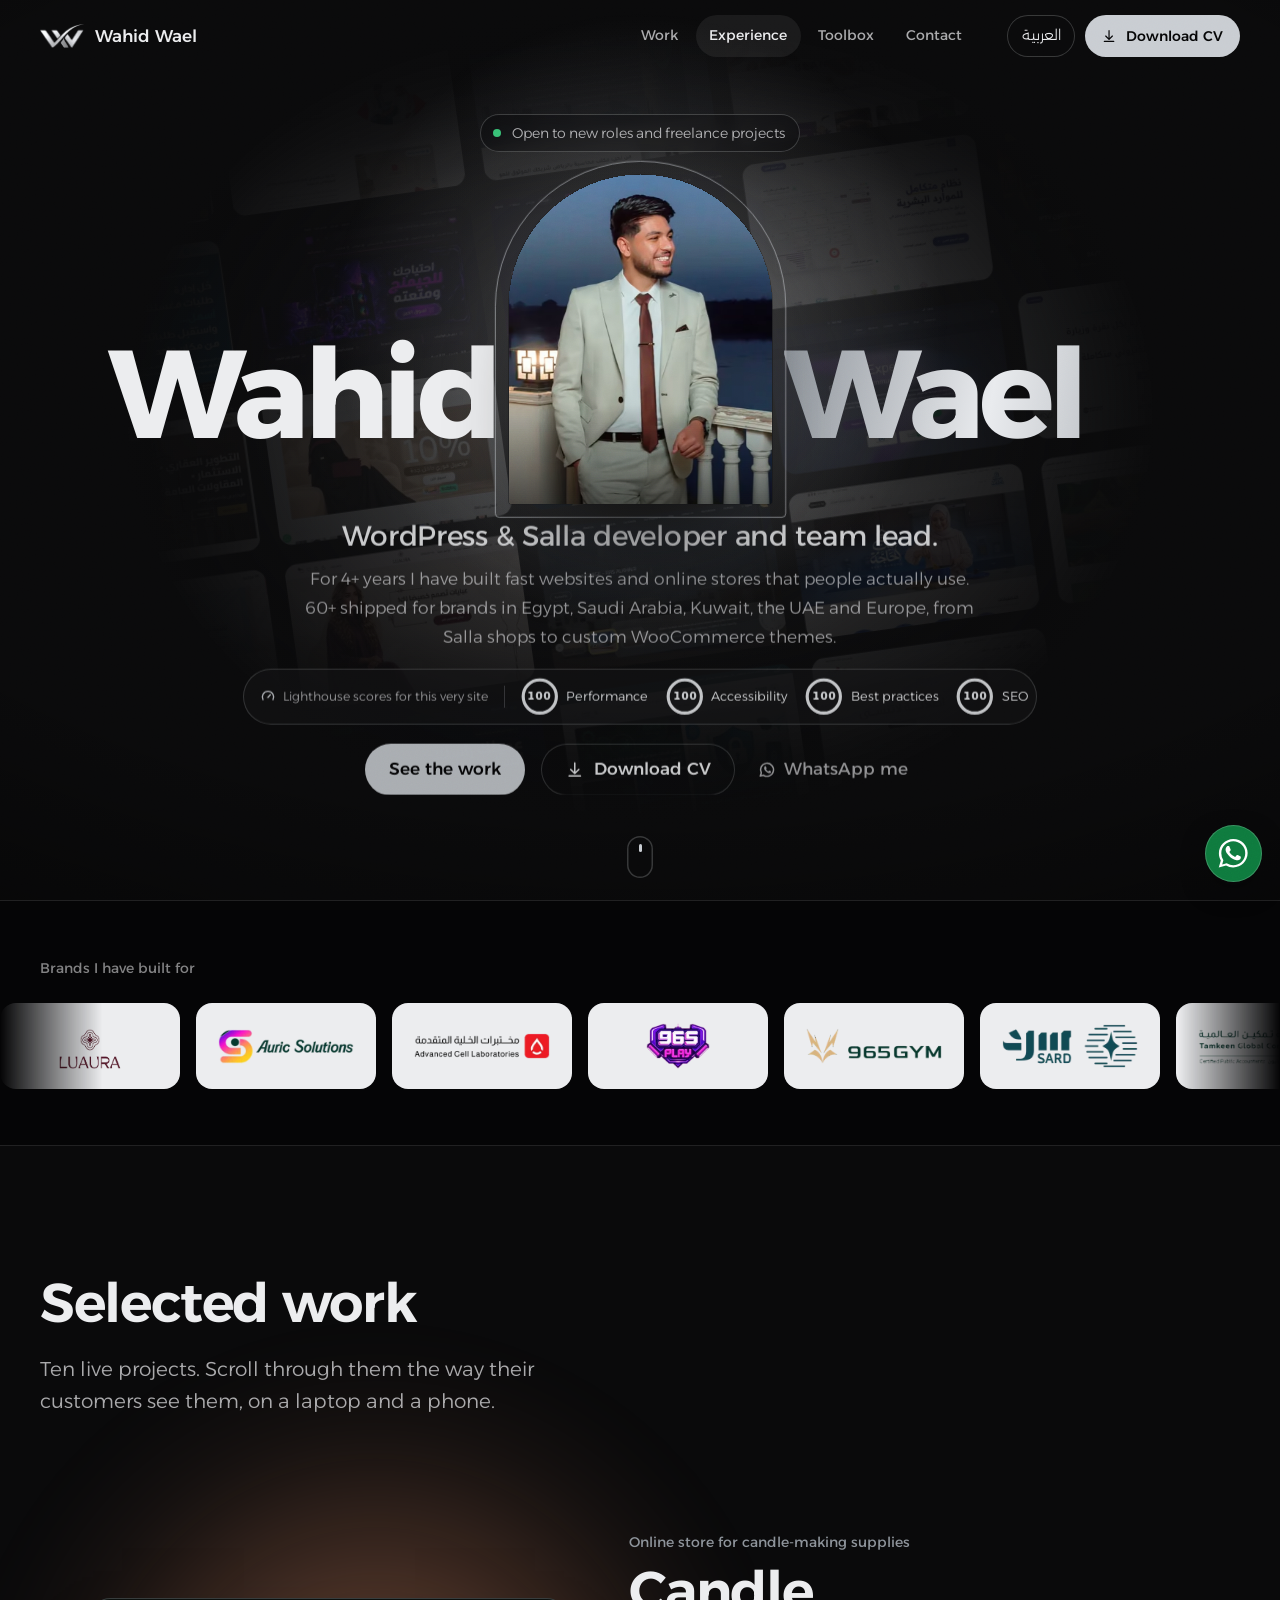
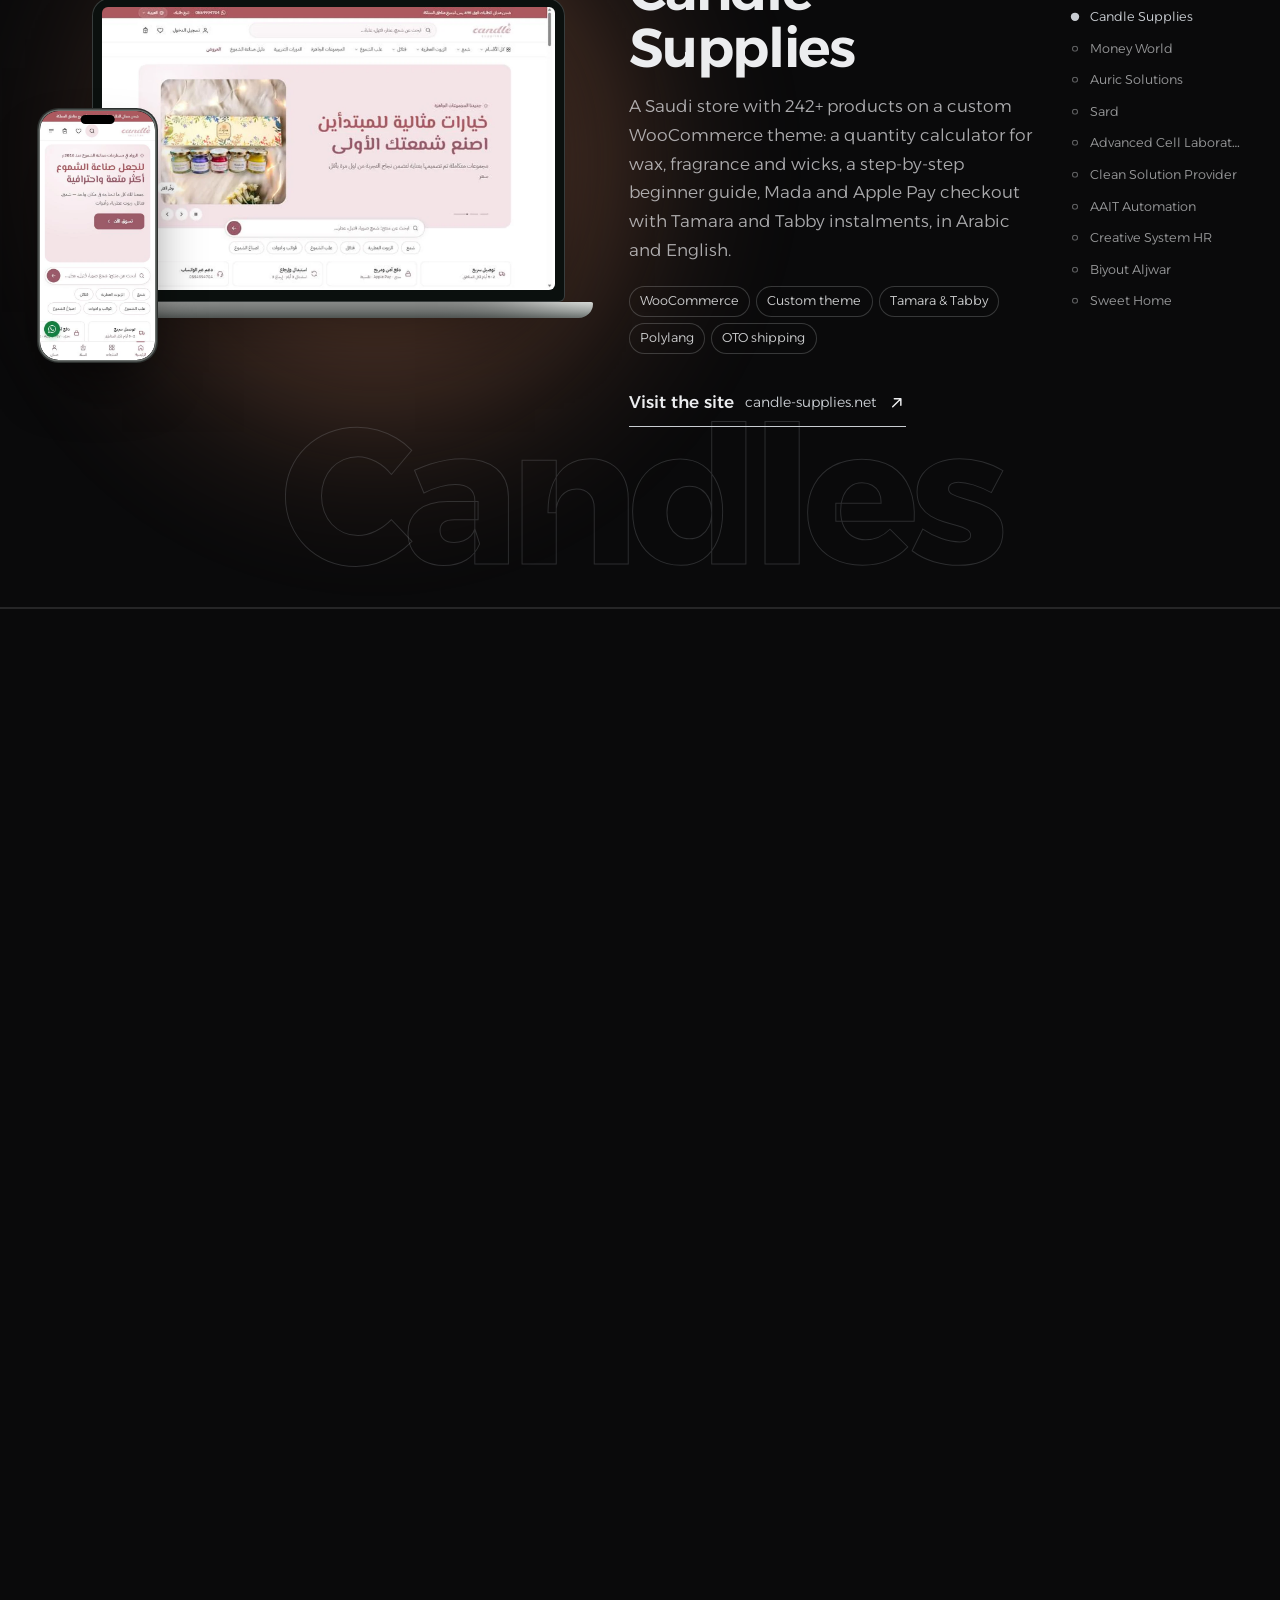
==== commit 6f1e54c5: "Deploy portfolio v5 archive Co-authored-by: Copilot App <223556219+Copilot@users.noreply.github.com>" ====
--- a/index.html
+++ b/index.html
@@ -21,7 +21,7 @@
 @font-face{font-family:"Alexandria";src:url(assets/fonts/alexandria-arabic.woff2) format("woff2");font-weight:100 900;font-display:swap;unicode-range:U+0600-06FF,U+0750-077F,U+08A0-08FF,U+FB50-FDFF,U+FE70-FEFF,U+200C-200F}
 @font-face{font-family:"Alexandria Fallback";src:local("Arial"),local("ArialMT"),local("Liberation Sans"),local("Helvetica");font-weight:100 500;size-adjust:106.8%;ascent-override:90.6%;descent-override:23.5%;line-gap-override:0%}
 @font-face{font-family:"Alexandria Fallback";src:local("Arial Bold"),local("Arial-BoldMT"),local("Liberation Sans Bold"),local("Helvetica Bold");font-weight:600 900;size-adjust:104%;ascent-override:93%;descent-override:24.1%;line-gap-override:0%}
-:root{--forest:#0A0A0B;--night:#050506;--moss:#141416;--gold:#C9CDD2;--gold-2:#ECEDEF;--em:#C9CDD2;--em-2:#E4E6E9;--ivory:#ECEDEF;--ink:#0A0A0B;--steel:#8E949B;--ok:#2FBF71;--metal:linear-gradient(100deg,#8D939A 0%,#F2F3F5 45%,#A8ADB3 70%,#E3E5E8 100%);--muted:rgba(236,237,239,.7);--faint:rgba(236,237,239,.54);--line:rgba(236,237,239,.12);--line-2:rgba(236,237,239,.2);--f:"Alexandria","Alexandria Fallback",system-ui,-apple-system,"Segoe UI",Tahoma,sans-serif;--s-1:.875rem;--s0:1.0625rem;--s1:1.25rem;--s2:clamp(1.35rem,1.1rem + .9vw,1.75rem);--s3:clamp(2rem,1.4rem + 2.6vw,3.4rem);--wrap:min(1240px,100% - 2*var(--pad));--pad:clamp(1.15rem,4vw,2.5rem);--hh:72px;--ease:cubic-bezier(.22,1,.36,1);--ease-io:cubic-bezier(.65,0,.35,1)}*,*::before,*::after{box-sizing:border-box}html{-webkit-text-size-adjust:100%;text-size-adjust:100%;scroll-padding-top:calc(var(--hh) + 12px)}html.lenis,html.lenis body{height:auto}.lenis.lenis-smooth{scroll-behavior:auto!important}body{margin:0;background:var(--forest);color:var(--ivory);font:300 var(--s0)/1.7 var(--f);-webkit-font-smoothing:antialiased;-moz-osx-font-smoothing:grayscale;overflow-x:clip}[dir=rtl] body{line-height:1.85}img,svg{display:block;max-width:100%}img{height:auto}a{color:inherit;text-decoration:none}button{font:inherit;color:inherit;background:none;border:0;padding:0;cursor:pointer}ul,ol{list-style:none;margin:0;padding:0}h1,h2,h3,h4,p,figure{margin:0}::selection{background:var(--gold);color:var(--night)}:focus-visible{outline:2px solid var(--em-2);outline-offset:3px;border-radius:6px}.sr{position:absolute!important;width:1px;height:1px;padding:0;margin:-1px;overflow:hidden;clip:rect(0 0 0 0);white-space:nowrap;border:0}.wrap{width:var(--wrap);margin-inline:auto}.skip{position:fixed;inset-inline-start:1rem;top:-4rem;z-index:100;padding:.7rem 1rem;border-radius:10px;background:var(--ivory);color:var(--ink);font-weight:500;transition:top .2s}.skip:focus{top:1rem}.ic{width:1.15em;height:1.15em;flex:none;fill:none;stroke:currentColor;stroke-width:1.8;stroke-linecap:round;stroke-linejoin:round}.ic .fill{fill:currentColor;stroke:none}[dir=rtl] .visit .ic,[dir=rtl] .card-h .ic,[dir=rtl] .cert .ic{transform:scaleX(-1)}.h2{font-weight:600;font-size:var(--s3);line-height:1.08;letter-spacing:-.025em}[dir=rtl] .h2{letter-spacing:0;line-height:1.3}.h3{font-weight:500;font-size:var(--s2);line-height:1.3}.lead{color:var(--muted);font-size:var(--s1);line-height:1.6;max-width:36ch;margin-top:1rem}.sec-head{display:grid;gap:.25rem}.btn{display:inline-flex;align-items:center;justify-content:center;gap:.55rem;min-height:52px;padding:0 1.5rem;border-radius:999px;font-weight:500;font-size:var(--s0);line-height:1;transition:background .35s var(--ease),color .35s var(--ease),box-shadow .35s var(--ease),translate .35s var(--ease);white-space:nowrap}.btn:hover{translate:0 -2px}.btn-em{background:var(--em);color:var(--night)}.btn-em:hover{background:#fff;box-shadow:0 14px 30px -14px rgba(236,237,239,.45)}.btn-line{box-shadow:inset 0 0 0 1px var(--line-2)}.btn-line:hover{box-shadow:inset 0 0 0 1px var(--gold);color:var(--gold-2)}.btn-gold{background:var(--gold);color:var(--night)}.btn-gold:hover{background:var(--gold-2)}.btn-sm{min-height:42px;padding:0 1.05rem;font-size:var(--s-1)}.tlink{display:inline-flex;align-items:center;gap:.5rem;min-height:44px;padding:0 .4rem;font-weight:400;color:var(--muted);background:linear-gradient(currentColor,currentColor) 0 calc(100% - 8px)/0 1px no-repeat;transition:color .3s,background-size .45s var(--ease)}[dir=rtl] .tlink{background-position:100% calc(100% - 8px)}.tlink:hover{color:var(--ivory);background-size:100% 1px}.hd{position:fixed;inset:0 0 auto;z-index:50;height:var(--hh);transition:background .4s,box-shadow .4s,translate .45s var(--ease)}.hd.solid{background:rgba(5,5,6,.82);-webkit-backdrop-filter:blur(14px) saturate(1.2);backdrop-filter:blur(14px) saturate(1.2);box-shadow:0 1px 0 var(--line)}.hd.away{translate:0 -100%}.hd-in{height:100%;display:flex;align-items:center;justify-content:space-between;gap:1.5rem}.brand{display:flex;align-items:center;gap:.7rem;font-weight:500;font-size:var(--s0);min-height:44px}.brand img{width:44px;height:auto}.nav{display:flex;align-items:center;gap:2rem}.nav ul{display:flex;gap:.25rem}.nav ul a{display:block;padding:.6rem .85rem;border-radius:999px;font-size:var(--s-1);font-weight:400;color:var(--muted);transition:color .3s,background .3s}.nav ul a:hover,.nav ul a[aria-current=true]{color:var(--ivory);background:rgba(236,237,239,.07)}.nav-x{display:flex;align-items:center;gap:.6rem}.lang{display:grid;place-items:center;min-height:42px;padding:0 .9rem;border-radius:999px;font-size:var(--s-1);box-shadow:inset 0 0 0 1px var(--line-2);transition:box-shadow .3s,color .3s}.lang:hover{box-shadow:inset 0 0 0 1px var(--gold);color:var(--gold-2)}.burger{display:none;width:46px;height:46px;border-radius:50%;place-items:center;box-shadow:inset 0 0 0 1px var(--line-2)}.burger .ic{width:22px;height:22px}.burger .ic+.ic,.burger[aria-expanded=true] .ic:first-child{display:none}.burger[aria-expanded=true] .ic+.ic{display:block}.hero{position:relative;min-height:100svh;display:grid;align-items:center;padding:calc(var(--hh) + 1rem) 0 clamp(3.5rem,6vw,4.5rem);isolation:isolate;overflow:clip;text-align:center;background:radial-gradient(55% 55% at 50% 42%,rgba(201,205,210,.2),transparent 70%),var(--forest)}.wall{position:absolute;inset:-10% -4%;z-index:-2;display:flex;gap:18px;justify-content:center;opacity:0;transition:opacity 2s var(--ease);transform:rotate(-8deg) scale(1.08);pointer-events:none}[dir=rtl] .wall{transform:rotate(8deg) scale(1.08)}.wall.on{opacity:.3}.wall .col{display:flex;flex-direction:column;gap:18px;flex:none;width:clamp(170px,17vw,280px);animation:wallUp 70s linear infinite}.wall .col:nth-child(even){animation-name:wallDown;animation-duration:85s}.wall img{width:100%;height:auto;aspect-ratio:16/10;object-fit:cover;object-position:top;border-radius:12px;filter:saturate(1.05)}@keyframes wallUp{to{transform:translateY(-50%)}}@keyframes wallDown{from{transform:translateY(-50%)}to{transform:translateY(0)}}.hero::before{content:"";position:absolute;inset:0;z-index:-1;pointer-events:none;background:radial-gradient(44% 50% at 50% 46%,rgba(10,10,11,.15),var(--forest) 92%),linear-gradient(180deg,var(--forest) 0%,transparent 22%,transparent 70%,var(--forest) 100%)}.hero-in{display:flex;flex-direction:column;align-items:center}.hfoot{display:flex;flex-direction:column;align-items:center}.avail{display:inline-flex;align-items:center;gap:.65rem;padding:.45rem .95rem .45rem .8rem;border-radius:999px;background:rgba(5,5,6,.55);box-shadow:inset 0 0 0 1px var(--line-2);font-size:var(--s-1);color:var(--muted);-webkit-backdrop-filter:blur(6px);backdrop-filter:blur(6px)}.avail i{width:8px;height:8px;border-radius:50%;background:var(--ok);box-shadow:0 0 0 0 rgba(47,191,113,.6);animation:ping 2.4s infinite}@keyframes ping{70%{box-shadow:0 0 0 9px rgba(47,191,113,0)}100%{box-shadow:0 0 0 0 rgba(47,191,113,0)}}.hstage{--pw:clamp(250px,24vw,350px);position:relative;width:100%;margin-top:1.4rem;display:grid;place-items:center}.portrait{position:relative;z-index:2;width:var(--pw)}.portrait::before{content:"";position:absolute;inset:-14px;border:1px solid rgba(201,205,210,.6);border-radius:999px 999px 30px 30px;pointer-events:none}.arch{position:relative;overflow:hidden;border-radius:999px 999px 24px 24px;background:var(--moss);aspect-ratio:4/5;box-shadow:0 60px 100px -50px rgba(0,0,0,.9)}.arch img{width:100%;height:100%;object-fit:cover}.arch::after{content:"";position:absolute;inset:auto 0 0;height:30%;background:linear-gradient(transparent,rgba(5,5,6,.6));pointer-events:none}.name{position:absolute;inset:auto 0 16%;z-index:1;display:flex;justify-content:center;align-items:baseline;gap:calc(var(--pw) - 1.6rem);font-weight:700;font-size:clamp(3.4rem,.6rem + 9vw,9.6rem);line-height:.9;letter-spacing:-.045em;white-space:nowrap}[dir=rtl] .name{letter-spacing:0;line-height:1.15;font-size:clamp(3.4rem,.6rem + 9vw,9.6rem)}.name .w{display:block;overflow:clip;padding:.04em .02em .08em;margin:-.04em -.02em -.08em}[dir=rtl] .name .w{padding-bottom:.18em;margin-bottom:-.18em}.name .w>span{display:block}.name .w2>span{color:var(--gold);background:linear-gradient(100deg,#8D939A 0%,#E9EBEE 18%,#A3A8AE 34%,#DCDFE3 44%,#FFFFFF 50%,#B4B9BF 58%,#E3E5E8 72%,#9DA2A8 100%) 0 0/250% 100%;-webkit-background-clip:text;background-clip:text;-webkit-text-fill-color:transparent}.name .w1{flex:1;text-align:end}.name .w2{flex:1;text-align:start}.role{margin-top:1.8rem;font-weight:400;font-size:var(--s2);line-height:1.35;letter-spacing:-.01em;max-width:54rem;text-wrap:balance}[dir=rtl] .role{letter-spacing:0;line-height:1.6}.intro{margin-top:.9rem;max-width:42rem;color:var(--muted)}.ctas{display:flex;flex-wrap:wrap;justify-content:center;align-items:center;gap:.75rem 1rem;margin-top:1.6rem}.cue{position:absolute;inset-inline-start:50%;bottom:1.4rem;width:26px;height:42px;margin-inline-start:-13px;border-radius:99px;box-shadow:inset 0 0 0 1.5px var(--line-2);display:grid;justify-items:center;padding-top:8px}.cue span{width:3px;height:8px;border-radius:3px;background:var(--gold);animation:cue 2s var(--ease) infinite}@keyframes cue{0%{opacity:0;transform:translateY(-3px)}30%{opacity:1}80%{opacity:0;transform:translateY(12px)}100%{opacity:0}}@media (prefers-reduced-motion:no-preference){.name .w>span{animation:fromIn 1.3s var(--ease) .15s both}.name .w1>span{--fx:-60%}.name .w2>span{--fx:60%}[dir=rtl] .name .w1>span{--fx:60%}[dir=rtl] .name .w2>span{--fx:-60%}.avail{animation:fadeUp .9s var(--ease) both}.role,.intro,.ctas{animation:fadeUp 1s var(--ease) both}.role{animation-delay:.45s}.intro{animation-delay:.55s}.ctas{animation-delay:.65s}.arch img{animation:settle 2s var(--ease) both}.arch{animation:rise 1.4s var(--ease) both}.portrait::before{animation:frame 1.6s .35s var(--ease) both}}@keyframes fromIn{from{transform:translateX(var(--fx))}}@keyframes rise{from{transform:translateY(60px) scale(.94)}}@keyframes fadeUp{from{opacity:0;transform:translateY(18px)}}@keyframes settle{from{transform:scale(1.18)}}@keyframes frame{from{opacity:0;transform:scale(.9)}}@media (prefers-reduced-motion:reduce){.wall .col,.cue span{animation:none}}.clients{padding:clamp(2.5rem,5vw,3.5rem) 0;border-block:1px solid var(--line);background:var(--night)}.clients-t{font-size:var(--s-1);font-weight:400;color:var(--faint);margin-bottom:1.4rem}.marq{overflow:hidden;-webkit-mask:linear-gradient(90deg,transparent,#000 8%,#000 92%,transparent);mask:linear-gradient(90deg,transparent,#000 8%,#000 92%,transparent)}.marq-tr{display:flex;gap:1rem;width:max-content;animation:marq 70s linear infinite}[dir=rtl] .marq-tr{animation-name:marqR}.marq:hover .marq-tr{animation-play-state:paused}.marq-tr li a{display:grid;place-items:center;width:180px;height:86px;padding:1rem 1.4rem;border-radius:16px;background:var(--ivory);transition:translate .4s var(--ease)}.marq-tr li a:hover{translate:0 -3px}.marq-tr img{max-height:46px;width:auto;object-fit:contain}@keyframes marq{from{transform:translateX(-50%)}to{transform:translateX(0)}}@keyframes marqR{from{transform:translateX(50%)}to{transform:translateX(0)}}@media (prefers-reduced-motion:reduce){.marq-tr{animation:none;flex-wrap:wrap;width:auto;justify-content:center}.marq-tr li:nth-child(n+23){display:none}}.work{padding:clamp(5rem,10vw,8rem) 0 0;background:var(--forest)}.stage{position:relative;margin-top:clamp(1.5rem,3vw,2.5rem)}.proj{display:grid;grid-template-columns:minmax(0,1.3fr) minmax(0,1fr);align-items:center;gap:clamp(2rem,5vw,5rem);padding:clamp(2.5rem,6vw,4.5rem) 0;border-top:1px solid var(--line)}.proj-bg{display:none}.proj-dev{position:relative;padding:0 0 8% 10%}[dir=rtl] .proj-dev{padding:0 10% 8% 0}.proj-dev .phone{position:absolute;width:22%;inset-inline-start:0;bottom:0;z-index:2}.wipe{display:none}.proj-info{max-width:32rem}.proj-kind{color:var(--steel);font-size:var(--s-1);font-weight:400}.proj-name{margin-top:.4rem;font-weight:600;font-size:var(--s3);line-height:1.05;letter-spacing:-.025em}[dir=rtl] .proj-name{letter-spacing:0;line-height:1.3}.proj-desc{margin-top:1rem;color:var(--muted)}.tags{display:flex;flex-wrap:wrap;gap:.4rem;margin-top:1.3rem}.tags li{font-size:.8rem;padding:.28rem .7rem;border-radius:999px;box-shadow:inset 0 0 0 1px var(--line-2);color:rgba(236,237,239,.86);direction:ltr}.visit{display:inline-flex;align-items:center;gap:.7rem;margin-top:1.8rem;min-height:44px;padding-bottom:.25rem;font-weight:500;box-shadow:inset 0 -1px 0 var(--gold);transition:gap .4s var(--ease),color .3s}.visit .host{color:var(--gold);font-weight:300;font-size:var(--s-1)}.visit:hover{gap:1.1rem;color:var(--gold-2)}.rail,.bar{display:none}.laptop{position:relative}.lid{position:relative;padding:2.1% 2.1% 2.6%;border-radius:18px 18px 6px 6px;background:#0b100e;box-shadow:inset 0 0 0 1px rgba(201,205,210,.24),0 40px 80px -30px rgba(0,0,0,.65)}.laptop .screen{aspect-ratio:16/10;overflow:hidden;border-radius:6px;background:#141416}.base{height:clamp(9px,1.25vw,17px);width:112%;margin-inline-start:-6%;border-radius:2px 2px 16px 16px/2px 2px 100% 100%;background:linear-gradient(180deg,#dcdfdc,#a6aba8 55%,#6f7572)}.phone{aspect-ratio:390/844;border-radius:16%/7.4%;padding:0;background:#050606;overflow:hidden;box-shadow:0 0 0 1.5px #6c716e,0 0 0 3px #2c302e,0 30px 60px -18px rgba(0,0,0,.75)}.phone .screen{position:relative;height:100%;overflow:hidden;border-radius:inherit;background:#141416}.island{position:absolute;top:1.8%;left:50%;width:30%;height:3.6%;translate:-50% 0;border-radius:99px;background:#000}.screen img{width:100%;height:100%;object-fit:cover;object-position:top}.stage.pinned{height:100vh;height:100svh;margin-top:-12vh;overflow:hidden}.work .sec-head{position:relative;z-index:2}.pinned .stage-list{position:relative;height:100%}.pinned .proj{position:absolute;inset:0;padding:calc(var(--hh) + 1rem) 13rem 3rem 0;border:0;opacity:0;pointer-events:none}[dir=rtl] .pinned .proj{padding:calc(var(--hh) + 1rem) 0 3rem 13rem}.pinned .proj.on{opacity:1;pointer-events:auto}.pinned .proj-bg{display:block;position:absolute;inset:auto 0 4%;z-index:0;text-align:center;white-space:nowrap;pointer-events:none;direction:ltr;font-weight:700;font-size:clamp(6rem,15vw,15rem);line-height:.8;letter-spacing:-.05em;color:transparent;-webkit-text-stroke:1px rgba(201,205,210,.18)}.pinned .proj-dev,.pinned .proj-info{position:relative;z-index:1}.pinned .wipe{display:block;position:absolute;top:-6%;bottom:-6%;left:0;width:2px;z-index:3;background:linear-gradient(transparent,var(--gold) 20%,var(--gold) 80%,transparent);transform-origin:50% 50%;opacity:0;pointer-events:none}.pinned .rail{display:flex;flex-direction:column;gap:.1rem;position:absolute;inset-inline-end:var(--pad);top:50%;translate:0 -50%;z-index:5;width:10.5rem}.rail button{position:relative;display:flex;align-items:center;width:100%;min-height:30px;padding-inline-start:1.1rem;text-align:start;font-size:.8rem;color:rgba(236,237,239,.62);transition:color .3s}.rail button span{overflow:hidden;white-space:nowrap;text-overflow:ellipsis;unicode-bidi:plaintext}.rail button::before{content:"";position:absolute;inset-inline-start:0;top:50%;width:6px;height:6px;margin-top:-3px;border-radius:50%;box-shadow:inset 0 0 0 1px rgba(236,237,239,.4);transition:background .3s,box-shadow .3s,scale .4s var(--ease)}.rail button:hover{color:var(--ivory)}.rail button.on{color:var(--gold)}.rail button.on::before{background:var(--gold);box-shadow:none;scale:1.4}.pinned .bar{display:block;position:absolute;inset:auto 0 0;height:2px;background:var(--line)}.bar i{display:block;height:100%;background:var(--gold);transform:scaleX(0);transform-origin:0 50%}[dir=rtl] .bar i{transform-origin:100% 50%}.more{padding:clamp(5rem,10vw,8rem) 0;background:var(--night)}.more-head{display:flex;flex-wrap:wrap;align-items:flex-end;justify-content:space-between;gap:1.5rem 3rem}.filter{display:flex;flex-wrap:wrap;gap:.35rem;padding:.35rem;border-radius:999px;box-shadow:inset 0 0 0 1px var(--line)}.filter button{min-height:42px;padding:0 1.05rem;border-radius:999px;font-size:var(--s-1);color:var(--muted);transition:background .3s,color .3s}.filter button .n{margin-inline-start:.2rem;color:var(--gold)}.filter button:hover{color:var(--ivory)}.filter button[aria-pressed=true]{background:var(--ivory);color:var(--ink)}.filter button[aria-pressed=true] .n{color:var(--forest);font-weight:500}.cards{display:grid;grid-template-columns:repeat(3,minmax(0,1fr));gap:clamp(1rem,2.2vw,1.75rem);margin-top:clamp(2rem,4vw,3rem)}.card[hidden]{display:none}.card a{position:relative;display:flex;flex-direction:column;height:100%;padding:.6rem .6rem 1.1rem;border-radius:22px;background:rgba(236,237,239,.035);box-shadow:inset 0 0 0 1px var(--line);transition:background .4s,box-shadow .4s}.card a:hover{background:rgba(236,237,239,.06);box-shadow:inset 0 0 0 1px rgba(201,205,210,.45)}.card-img{display:block;overflow:hidden;border-radius:15px;aspect-ratio:16/10;background:var(--moss)}.card-img img{width:100%;height:100%;object-fit:cover;object-position:top;transition:transform .9s var(--ease)}.card a:hover .card-img img{transform:scale(1.045)}.card-tx{display:grid;gap:.15rem;padding:1rem .6rem 0}.card-n{font-weight:500;font-size:var(--s1);line-height:1.35}.card-k{color:var(--muted);font-size:var(--s-1)}.card-h{display:inline-flex;align-items:center;gap:.4rem;margin:1rem .6rem 0;margin-top:auto;padding-top:1rem;color:var(--gold);font-size:.8rem;align-self:flex-start}[dir=rtl] .card-h{align-self:flex-end}.how{padding:clamp(5rem,10vw,8rem) 0;background:var(--moss);color:var(--ivory);border-block:1px solid var(--line)}.how .lead{color:var(--muted)}.how-in{display:grid;grid-template-columns:minmax(0,.8fr) minmax(0,1.6fr);gap:clamp(2rem,6vw,6rem);align-items:start}.how-head{position:sticky;top:calc(var(--hh) + 2rem)}.vals{display:grid;grid-template-columns:repeat(2,minmax(0,1fr));gap:2.5rem clamp(1.5rem,4vw,3.5rem)}.vals li{padding-top:1.2rem;border-top:1px solid var(--line);position:relative}.vals li::before{content:"";position:absolute;inset-inline-start:0;top:-1px;width:40px;height:2px;background:var(--metal)}.vals h3{font-weight:600;font-size:var(--s1);color:var(--ivory)}.vals p{margin-top:.5rem;color:var(--muted)}.exp{padding:clamp(5rem,10vw,8rem) 0;background:var(--forest)}.exp-head{display:flex;flex-wrap:wrap;align-items:flex-end;justify-content:space-between;gap:2rem}.facts{display:grid;grid-template-columns:repeat(3,auto);gap:0 clamp(1.5rem,3.5vw,3rem)}.facts li{display:grid;gap:.15rem}.facts b{font-weight:600;font-size:clamp(1.8rem,1.3rem + 1.6vw,2.6rem);line-height:1;color:var(--gold)}.facts span{font-size:var(--s-1);color:var(--muted);max-width:11rem;line-height:1.4}.jobs{margin-top:clamp(2.5rem,5vw,4rem);border-top:1px solid var(--line)}.job{display:grid;grid-template-columns:12rem minmax(0,1fr);gap:1rem clamp(1.5rem,4vw,4rem);padding:clamp(1.8rem,3.5vw,2.6rem) 0;border-bottom:1px solid var(--line)}.when{color:var(--gold);font-size:var(--s-1);font-weight:400;padding-top:.35rem}.job-head{display:flex;align-items:center;gap:1rem}.org{display:grid;place-items:center;flex:none;width:44px;height:44px;border-radius:12px;overflow:hidden;background:#fff}.org img{width:100%;height:100%;object-fit:contain;padding:5px}.org img[src*="/mono-"]{padding:0}.org.mono{background:rgba(201,205,210,.14);color:var(--gold);font-weight:600;font-size:1.05rem}.job h3{font-weight:500;font-size:var(--s1);line-height:1.35}.co{color:var(--muted);font-size:var(--s-1)}.co a{box-shadow:inset 0 -1px 0 rgba(201,205,210,.5);transition:color .3s}.co a:hover{color:var(--gold-2)}.meta{display:flex;flex-wrap:wrap;gap:.4rem;margin-top:1rem}.meta li{font-size:.78rem;padding:.2rem .65rem;border-radius:999px;box-shadow:inset 0 0 0 1px var(--line-2);color:var(--muted)}.pts{display:grid;gap:.5rem;margin-top:1.1rem;max-width:68ch}.pts li{position:relative;padding-inline-start:1.2rem;color:var(--muted)}.pts li::before{content:"";position:absolute;inset-inline-start:0;top:.75em;width:6px;height:6px;border-radius:50%;background:var(--steel)}.edu{margin-top:clamp(3rem,6vw,4.5rem);display:grid;grid-template-columns:12rem minmax(0,1fr);gap:1rem clamp(1.5rem,4vw,4rem)}.edu-l{display:grid;gap:1.6rem}.edu-l li{display:flex;gap:1rem;align-items:flex-start}.edu-l h4{font-weight:500;font-size:var(--s1);line-height:1.4}.edu-l h4 a{box-shadow:inset 0 -1px 0 rgba(201,205,210,.5)}.edu-l h4 a:hover{color:var(--gold-2)}.edu-l p{color:var(--muted);font-size:var(--s-1);margin-top:.25rem}.tools{padding:clamp(5rem,10vw,8rem) 0;background:var(--night)}.grps{display:grid;grid-template-columns:repeat(3,minmax(0,1fr));gap:2.4rem clamp(1.5rem,3vw,2.5rem);margin-top:clamp(2.5rem,5vw,3.5rem)}.grp h3{font-weight:500;font-size:var(--s0);color:var(--gold);padding-bottom:.8rem;border-bottom:1px solid var(--line)}.grp ul{display:flex;flex-wrap:wrap;gap:.4rem;margin-top:.9rem}.grp li{font-size:.84rem;padding:.3rem .75rem;border-radius:999px;background:rgba(236,237,239,.05);color:rgba(236,237,239,.88);direction:ltr}.certs-w{margin-top:clamp(4rem,8vw,6rem)}.certs{display:grid;grid-template-columns:repeat(2,minmax(0,1fr));gap:.75rem;margin-top:2rem}.cert{display:flex;align-items:center;gap:1rem;height:100%;padding:1rem 1.2rem;border-radius:18px;box-shadow:inset 0 0 0 1px var(--line);transition:box-shadow .35s,background .35s}.cert:hover{background:rgba(236,237,239,.04);box-shadow:inset 0 0 0 1px rgba(201,205,210,.5)}.cert-tx{flex:1;min-width:0;display:grid;gap:.1rem}.cert-n{font-weight:500;line-height:1.4;unicode-bidi:plaintext;text-align:start}.cert-i{color:var(--muted);font-size:var(--s-1)}.cert .ic{color:var(--gold);opacity:.6;transition:opacity .3s,translate .4s var(--ease)}.cert:hover .ic{opacity:1;translate:2px -2px}[dir=rtl] .cert:hover .ic{translate:-2px -2px}.contact{padding:clamp(6rem,12vw,10rem) 0 clamp(4rem,8vw,6rem);background:radial-gradient(60% 80% at 50% 120%,rgba(201,205,210,.22),transparent 70%),var(--forest)}.ct-t{font-weight:600;font-size:clamp(2.4rem,1.4rem + 4.4vw,5.6rem);line-height:1;letter-spacing:-.035em;max-width:16ch}[dir=rtl] .ct-t{letter-spacing:0;line-height:1.3}.contact .lead{max-width:48ch}.mail-row{display:flex;flex-wrap:wrap;align-items:center;gap:1rem 1.5rem;margin-top:clamp(2.5rem,5vw,3.5rem)}.mail{font-weight:500;font-size:clamp(1.35rem,.6rem + 3.3vw,3.4rem);line-height:1.2;color:var(--gold);word-break:break-all;background:linear-gradient(var(--gold),var(--gold)) 0 100%/100% 2px no-repeat;padding-bottom:.15em;transition:color .3s,background-size .5s var(--ease)}.mail:hover{color:var(--gold-2);background-size:0 2px;background-position:100% 100%}.copy{display:inline-flex;align-items:center;gap:.5rem;min-height:44px;padding:0 1rem;border-radius:999px;font-size:var(--s-1);box-shadow:inset 0 0 0 1px var(--line-2);transition:box-shadow .3s,color .3s}.copy:hover{box-shadow:inset 0 0 0 1px var(--gold);color:var(--gold-2)}.ct-l{display:grid;grid-template-columns:repeat(4,minmax(0,1fr));gap:1rem;margin-top:clamp(2.5rem,5vw,3.5rem);border-top:1px solid var(--line);padding-top:1.6rem}.ct-l li{display:grid;gap:.2rem;min-width:0}.ct-l .k{font-size:var(--s-1);color:var(--faint)}.ct-l a{min-height:44px;display:flex;align-items:center;overflow-wrap:anywhere;transition:color .3s}[dir=rtl] .ct-l a{justify-content:flex-end}.ct-l a:hover{color:var(--gold-2)}.waf{margin-top:clamp(2.5rem,5vw,3.5rem);padding:clamp(1.4rem,3vw,2.2rem);border-radius:24px;background:rgba(5,5,6,.55);box-shadow:inset 0 0 0 1px var(--line)}.waf-head p{margin-top:.3rem;color:var(--muted);font-size:var(--s-1)}.waf-grid{display:grid;grid-template-columns:repeat(2,minmax(0,1fr));gap:1rem 1.2rem;margin-top:1.4rem}.fld{display:grid;gap:.45rem;min-width:0;margin:0;padding:0;border:0}.fld>span,.fld legend{font-size:var(--s-1);color:var(--muted);padding:0}.fld.wide,.fld.chips{grid-column:1/-1}.fld input,.fld textarea{width:100%;font:inherit;font-size:var(--s0);color:var(--ivory);background:rgba(236,237,239,.04);border:0;border-radius:14px;padding:.85rem 1rem;box-shadow:inset 0 0 0 1px var(--line-2);transition:box-shadow .3s,background .3s}.fld textarea{resize:vertical;min-height:7.5rem;line-height:1.6}.fld input::placeholder,.fld textarea::placeholder{color:var(--faint)}.fld input:focus,.fld textarea:focus{outline:none;background:rgba(236,237,239,.07);box-shadow:inset 0 0 0 1.5px var(--em-2)}.fld [aria-invalid=true]{box-shadow:inset 0 0 0 1.5px #E58B7A}.chips{display:flex;flex-wrap:wrap;gap:.5rem}.chips legend{width:100%;margin-bottom:.5rem}.chips label{position:relative}.chips input{position:absolute;opacity:0;width:1px;height:1px}.chips label span{display:inline-flex;align-items:center;min-height:44px;padding:0 1.1rem;border-radius:999px;box-shadow:inset 0 0 0 1px var(--line-2);font-size:var(--s-1);cursor:pointer;transition:background .3s,color .3s,box-shadow .3s}.chips input:checked+span{background:var(--ivory);color:var(--ink);box-shadow:none}.chips input:focus-visible+span{outline:2px solid var(--em-2);outline-offset:3px}.waf-err{min-height:1.4em;margin:.8rem 0 .4rem;color:#F0A898;font-size:var(--s-1)}@media (max-width:720px){.waf-grid{grid-template-columns:1fr}.waf .btn{width:100%}}.ft{padding:2.2rem 0 2.6rem;background:var(--night);border-top:1px solid var(--line)}.ft-in{display:flex;flex-wrap:wrap;align-items:center;justify-content:space-between;gap:1.2rem 2rem}.ft img{width:96px}.ft p{color:var(--faint);font-size:var(--s-1)}.totop{display:inline-flex;align-items:center;gap:.5rem;min-height:44px;font-size:var(--s-1);color:var(--muted);transition:color .3s}.totop:hover{color:var(--gold-2)}.rv{opacity:0;translate:0 26px;transition:opacity .9s var(--ease),translate 1.1s var(--ease);transition-delay:var(--d,0s)}.rv.in{opacity:1;translate:0 0}.h2.rv,.ct-t.rv{translate:0 0;clip-path:inset(0 0 100% 0);opacity:1;transition:clip-path 1.1s var(--ease)}.h2.rv.in,.ct-t.rv.in{clip-path:inset(-10% -5% -25% -5%)}@media (prefers-reduced-motion:reduce){.rv,.h2.rv{opacity:1!important;translate:none!important;clip-path:none!important;transition:none!important}}@media (max-width:1100px){.nav ul a{padding:.6rem .6rem}.grps{grid-template-columns:repeat(2,minmax(0,1fr))}}@media (max-width:1023px){:root{--hh:66px}.burger{display:grid}.nav{position:fixed;inset:0;z-index:-1;flex-direction:column;align-items:stretch;justify-content:center;gap:2.5rem;padding:calc(var(--hh) + 2rem) var(--pad) 3rem;background:var(--night);visibility:hidden;opacity:0;transition:opacity .35s,visibility 0s .35s}.nav.open{visibility:visible;opacity:1;transition:opacity .35s}.nav ul{flex-direction:column;gap:.2rem}.nav ul a{font-size:clamp(1.8rem,7vw,2.6rem);font-weight:500;color:var(--ivory);padding:.4rem 0;background:none!important}.nav-x{flex-wrap:wrap;gap:.8rem}.nav-x .btn,.nav-x .lang{min-height:52px;padding:0 1.4rem;font-size:var(--s0)}.proj{grid-template-columns:1fr;gap:2rem}.proj-info{max-width:40rem}.proj-dev{padding-inline-end:6%}.cards{grid-template-columns:repeat(2,minmax(0,1fr))}.how-in{grid-template-columns:1fr}.how-head{position:static}.facts{grid-template-columns:repeat(2,auto);gap:1.4rem 2.5rem}.ct-l{grid-template-columns:repeat(2,minmax(0,1fr))}}@media (max-width:720px){.hstage{--pw:min(64vw,300px)}.name{position:relative;inset:auto;z-index:3;margin-top:1.9rem;flex-direction:column;align-items:center;gap:0;font-size:clamp(3.4rem,17vw,5.2rem)}.name .w1,.name .w2{flex:none}.hero::before{background:linear-gradient(180deg,var(--forest) 0%,rgba(10,10,11,.4) 30%,rgba(10,10,11,.6) 60%,var(--forest) 100%)}.role{margin-top:1.4rem}.cue{display:none}.job,.edu{grid-template-columns:1fr;gap:.6rem}.when{padding-top:0}.vals{grid-template-columns:1fr;gap:2rem}.certs{grid-template-columns:1fr}.grps{grid-template-columns:1fr}.cards{grid-template-columns:1fr}.ctas .btn{flex:1 1 auto}.more-head{align-items:flex-start}.filter{flex-wrap:nowrap;overflow-x:auto;max-width:100%;scrollbar-width:none}.filter::-webkit-scrollbar{display:none}.filter button{white-space:nowrap;flex:none}}@media (max-width:420px){.brand span{display:none}.ct-l{grid-template-columns:1fr}.facts{grid-template-columns:1fr 1fr}.proj-dev{padding-inline-start:12%}}.more,.how,.exp,.tools,.contact,.ft{content-visibility:auto;contain-intrinsic-size:auto 1100px}.stage:not(.pinned) .proj{content-visibility:auto;contain-intrinsic-size:auto 760px}.wafab{position:fixed;z-index:60;inset-block-end:max(1.1rem,env(safe-area-inset-bottom));inset-inline-end:1.1rem;display:grid;place-items:center;width:3.6rem;height:3.6rem;border-radius:50%;background:#0E7A3E;color:#fff;box-shadow:0 10px 30px -8px rgba(5,5,6,.55),inset 0 0 0 1px rgba(255,255,255,.18);transition:transform .35s var(--ease),background .25s}.wafab svg{width:1.9rem;height:1.9rem}.wafab:hover{background:#0B6533;transform:translateY(-3px)}.wafab:focus-visible{outline:3px solid var(--gold);outline-offset:3px}@media (prefers-reduced-motion:no-preference){.wafab{animation:waPulse 2.6s var(--ease) infinite}}@keyframes waPulse{0%,70%,100%{box-shadow:0 10px 30px -8px rgba(5,5,6,.55),0 0 0 0 rgba(201,205,210,.5)}35%{box-shadow:0 10px 30px -8px rgba(5,5,6,.55),0 0 0 .7rem rgba(201,205,210,0)}}@media (max-width:560px){.wafab{width:3.2rem;height:3.2rem;inset-inline-end:.8rem}.wafab svg{width:1.7rem;height:1.7rem}}.lh{margin-top:1.4rem;display:flex;align-items:center;gap:1rem;padding:.55rem .6rem .55rem 1.1rem;border-radius:999px;background:rgba(20,20,22,.7);box-shadow:inset 0 0 0 1px var(--line-2);backdrop-filter:blur(10px)}[dir=rtl] .lh{padding:.55rem 1.1rem .55rem .6rem}.lh figcaption{display:inline-flex;align-items:center;gap:.4rem;font-size:.78rem;color:var(--muted);white-space:nowrap;padding-inline-end:1rem;border-inline-end:1px solid var(--line-2)}.lh figcaption svg{width:1rem;height:1rem;color:var(--gold)}.lh ul{list-style:none;margin:0;padding:0;display:flex;gap:1.1rem}.lh li{display:flex;align-items:center;gap:.5rem}.lh .g{position:relative;width:2.35rem;height:2.35rem;flex:none}.lh .g svg{width:100%;height:100%;transform:rotate(-90deg)}[dir=rtl] .lh .g svg{transform:rotate(-90deg) scaleY(-1)}.lh circle{fill:none;stroke:rgba(236,237,239,.1);stroke-width:3}.lh circle.v{stroke:var(--em-2);stroke-linecap:round;stroke-dasharray:100 100;stroke-dashoffset:0}.lh b{position:absolute;inset:0;display:grid;place-items:center;font-size:.72rem;font-weight:700;color:var(--em-2);font-variant-numeric:tabular-nums}.lh .k{font-size:.8rem;line-height:1.2;color:var(--ivory);white-space:nowrap}@media (prefers-reduced-motion:no-preference){.lh{animation:fadeUp 1s var(--ease) .6s both}.lh circle.v{animation:ring 1.6s var(--ease) both;animation-delay:calc(.9s + var(--i)*.15s)}.lh b{animation:fadeUp .6s var(--ease) both;animation-delay:calc(1.7s + var(--i)*.15s)}}@keyframes ring{from{stroke-dashoffset:100}}.lh + .ctas{margin-top:1.5rem}@media (max-width:900px){.lh{flex-direction:column;gap:.7rem;border-radius:1.25rem;padding:.9rem 1rem;width:100%;max-width:24rem}[dir=rtl] .lh{padding:.9rem 1rem}.lh figcaption{border:0;padding:0}.lh ul{display:grid;grid-template-columns:repeat(2,minmax(0,1fr));gap:.8rem 1rem;width:100%}}.hstage::before{content:"";position:absolute;z-index:0;left:50%;top:46%;width:calc(var(--pw)*3.2);aspect-ratio:1;translate:-50% -50%;border-radius:50%;pointer-events:none;background:radial-gradient(closest-side,rgba(236,237,239,.24),rgba(236,237,239,.08) 45%,transparent 72%)}.hero::after{content:"";position:absolute;inset:0;z-index:-1;pointer-events:none;background:radial-gradient(120% 90% at 50% 40%,transparent 55%,rgba(0,0,0,.65) 100%)}body::after{content:"";position:fixed;inset:0;z-index:90;pointer-events:none;opacity:.07;mix-blend-mode:overlay;background:url("data:image/svg+xml,%3Csvg xmlns='http://www.w3.org/2000/svg' width='180' height='180'%3E%3Cfilter id='n'%3E%3CfeTurbulence type='fractalNoise' baseFrequency='.85' numOctaves='2' stitchTiles='stitch'/%3E%3C/filter%3E%3Crect width='100%25' height='100%25' filter='url(%23n)'/%3E%3C/svg%3E")}.proj{position:relative}.proj-glow{position:absolute;z-index:-1;inset-block:5% 5%;inset-inline-start:-12%;width:75%;pointer-events:none;border-radius:50%;background:radial-gradient(closest-side,color-mix(in srgb,var(--glow) 58%,transparent),color-mix(in srgb,var(--glow) 24%,transparent) 42%,color-mix(in srgb,var(--glow) 6%,transparent) 66%,transparent 85%);filter:blur(24px)}.stage-list{isolation:isolate}.pinned .proj{isolation:isolate}.pinned .proj-glow{inset-block:-5%;inset-inline-start:-12%;width:80%;opacity:0}.pinned .proj:first-child .proj-glow{opacity:1}@media (prefers-reduced-motion:no-preference){.name .w2>span{animation:fromIn 1.3s var(--ease) .15s both,shine 2.6s 1.1s cubic-bezier(.4,0,.2,1) both}.hstage::before{animation:breathe 7s ease-in-out infinite alternate}}@keyframes shine{from{background-position:100% 0}to{background-position:0 0}}@keyframes breathe{from{opacity:.75;scale:.94}to{opacity:1;scale:1.04}}@media (max-width:1023px){.proj-glow{inset-inline-start:-20%;width:110%;inset-block:0 40%}}@media (min-width:901px){.hstage{margin-top:.9rem}.role{margin-top:1.3rem}.intro{margin-top:.6rem}.lh{margin-top:1.1rem}.lh + .ctas{margin-top:1.2rem}}@media (min-width:901px) and (max-height:960px){.hstage{--pw:clamp(230px,21vw,315px)}}@media (min-width:901px) and (max-height:800px){.hstage{--pw:clamp(210px,18vw,255px)}.badge,.avail{margin-bottom:0}}</style>
+:root{--forest:#0A0A0B;--night:#050506;--moss:#141416;--gold:#C9CDD2;--gold-2:#ECEDEF;--em:#C9CDD2;--em-2:#E4E6E9;--ivory:#ECEDEF;--ink:#0A0A0B;--steel:#8E949B;--ok:#2FBF71;--metal:linear-gradient(100deg,#8D939A 0%,#F2F3F5 45%,#A8ADB3 70%,#E3E5E8 100%);--muted:rgba(236,237,239,.7);--faint:rgba(236,237,239,.54);--line:rgba(236,237,239,.12);--line-2:rgba(236,237,239,.2);--f:"Thmanyah Sans","Alexandria","Alexandria Fallback",system-ui,-apple-system,"Segoe UI",Tahoma,sans-serif;--s-1:.875rem;--s0:1.0625rem;--s1:1.25rem;--s2:clamp(1.35rem,1.1rem + .9vw,1.75rem);--s3:clamp(2rem,1.4rem + 2.6vw,3.4rem);--wrap:min(1240px,100% - 2*var(--pad));--pad:clamp(1.15rem,4vw,2.5rem);--hh:72px;--ease:cubic-bezier(.22,1,.36,1);--ease-io:cubic-bezier(.65,0,.35,1)}*,*::before,*::after{box-sizing:border-box}html{-webkit-text-size-adjust:100%;text-size-adjust:100%;scroll-padding-top:calc(var(--hh) + 12px)}html.lenis,html.lenis body{height:auto}.lenis.lenis-smooth{scroll-behavior:auto!important}body{margin:0;background:var(--forest);color:var(--ivory);font:300 var(--s0)/1.7 var(--f);-webkit-font-smoothing:antialiased;-moz-osx-font-smoothing:grayscale;overflow-x:clip}[dir=rtl] body{line-height:1.85;font-weight:400}img,svg{display:block;max-width:100%}img{height:auto}a{color:inherit;text-decoration:none}button{font:inherit;color:inherit;background:none;border:0;padding:0;cursor:pointer}ul,ol{list-style:none;margin:0;padding:0}h1,h2,h3,h4,p,figure{margin:0}::selection{background:var(--gold);color:var(--night)}:focus-visible{outline:2px solid var(--em-2);outline-offset:3px;border-radius:6px}.sr{position:absolute!important;width:1px;height:1px;padding:0;margin:-1px;overflow:hidden;clip:rect(0 0 0 0);white-space:nowrap;border:0}.wrap{width:var(--wrap);margin-inline:auto}.skip{position:fixed;inset-inline-start:1rem;top:-4rem;z-index:100;padding:.7rem 1rem;border-radius:10px;background:var(--ivory);color:var(--ink);font-weight:500;transition:top .2s}.skip:focus{top:1rem}.ic{width:1.15em;height:1.15em;flex:none;fill:none;stroke:currentColor;stroke-width:1.8;stroke-linecap:round;stroke-linejoin:round}.ic .fill{fill:currentColor;stroke:none}[dir=rtl] .visit .ic,[dir=rtl] .card-h .ic,[dir=rtl] .cert .ic{transform:scaleX(-1)}.h2{font-weight:600;font-size:var(--s3);line-height:1.08;letter-spacing:-.025em}[dir=rtl] .h2{letter-spacing:0;line-height:1.3}.h3{font-weight:500;font-size:var(--s2);line-height:1.3}.lead{color:var(--muted);font-size:var(--s1);line-height:1.6;max-width:36ch;margin-top:1rem}.sec-head{display:grid;gap:.25rem}.btn{display:inline-flex;align-items:center;justify-content:center;gap:.55rem;min-height:52px;padding:0 1.5rem;border-radius:999px;font-weight:500;font-size:var(--s0);line-height:1;transition:background .35s var(--ease),color .35s var(--ease),box-shadow .35s var(--ease),translate .35s var(--ease);white-space:nowrap}.btn:hover{translate:0 -2px}.btn-em{background:var(--em);color:var(--night)}.btn-em:hover{background:#fff;box-shadow:0 14px 30px -14px rgba(236,237,239,.45)}.btn-line{box-shadow:inset 0 0 0 1px var(--line-2)}.btn-line:hover{box-shadow:inset 0 0 0 1px var(--gold);color:var(--gold-2)}.btn-gold{background:var(--gold);color:var(--night)}.btn-gold:hover{background:var(--gold-2)}.btn-sm{min-height:42px;padding:0 1.05rem;font-size:var(--s-1)}.tlink{display:inline-flex;align-items:center;gap:.5rem;min-height:44px;padding:0 .4rem;font-weight:400;color:var(--muted);background:linear-gradient(currentColor,currentColor) 0 calc(100% - 8px)/0 1px no-repeat;transition:color .3s,background-size .45s var(--ease)}[dir=rtl] .tlink{background-position:100% calc(100% - 8px)}.tlink:hover{color:var(--ivory);background-size:100% 1px}.hd{position:fixed;inset:0 0 auto;z-index:50;height:var(--hh);transition:background .4s,box-shadow .4s,translate .45s var(--ease)}.hd.solid{background:rgba(5,5,6,.82);-webkit-backdrop-filter:blur(14px) saturate(1.2);backdrop-filter:blur(14px) saturate(1.2);box-shadow:0 1px 0 var(--line)}.hd.away{translate:0 -100%}.hd-in{height:100%;display:flex;align-items:center;justify-content:space-between;gap:1.5rem}.brand{display:flex;align-items:center;gap:.7rem;font-weight:500;font-size:var(--s0);min-height:44px}.brand img{width:44px;height:auto}.nav{display:flex;align-items:center;gap:2rem}.nav ul{display:flex;gap:.25rem}.nav ul a{display:block;padding:.6rem .85rem;border-radius:999px;font-size:var(--s-1);font-weight:400;color:var(--muted);transition:color .3s,background .3s}.nav ul a:hover,.nav ul a[aria-current=true]{color:var(--ivory);background:rgba(236,237,239,.07)}.nav-x{display:flex;align-items:center;gap:.6rem}.lang{display:grid;place-items:center;min-height:42px;padding:0 .9rem;border-radius:999px;font-size:var(--s-1);box-shadow:inset 0 0 0 1px var(--line-2);transition:box-shadow .3s,color .3s}.lang:hover{box-shadow:inset 0 0 0 1px var(--gold);color:var(--gold-2)}.burger{display:none;width:46px;height:46px;border-radius:50%;place-items:center;box-shadow:inset 0 0 0 1px var(--line-2)}.burger .ic{width:22px;height:22px}.burger .ic+.ic,.burger[aria-expanded=true] .ic:first-child{display:none}.burger[aria-expanded=true] .ic+.ic{display:block}.hero{position:relative;min-height:100svh;display:grid;align-items:center;padding:calc(var(--hh) + 1rem) 0 clamp(3.5rem,6vw,4.5rem);isolation:isolate;overflow:clip;text-align:center;background:radial-gradient(55% 55% at 50% 42%,rgba(201,205,210,.2),transparent 70%),var(--forest)}.wall{position:absolute;inset:-10% -4%;z-index:-2;display:flex;gap:18px;justify-content:center;opacity:0;transition:opacity 2s var(--ease);transform:rotate(-8deg) scale(1.08);pointer-events:none}[dir=rtl] .wall{transform:rotate(8deg) scale(1.08)}.wall.on{opacity:.3}.wall .col{display:flex;flex-direction:column;gap:18px;flex:none;width:clamp(170px,17vw,280px);animation:wallUp 70s linear infinite}.wall .col:nth-child(even){animation-name:wallDown;animation-duration:85s}.wall img{width:100%;height:auto;aspect-ratio:16/10;object-fit:cover;object-position:top;border-radius:12px;filter:saturate(1.05)}@keyframes wallUp{to{transform:translateY(-50%)}}@keyframes wallDown{from{transform:translateY(-50%)}to{transform:translateY(0)}}.hero::before{content:"";position:absolute;inset:0;z-index:-1;pointer-events:none;background:radial-gradient(44% 50% at 50% 46%,rgba(10,10,11,.15),var(--forest) 92%),linear-gradient(180deg,var(--forest) 0%,transparent 22%,transparent 70%,var(--forest) 100%)}.hero-in{display:flex;flex-direction:column;align-items:center}.hfoot{display:flex;flex-direction:column;align-items:center}.avail{display:inline-flex;align-items:center;gap:.65rem;padding:.45rem .95rem .45rem .8rem;border-radius:999px;background:rgba(5,5,6,.55);box-shadow:inset 0 0 0 1px var(--line-2);font-size:var(--s-1);color:var(--muted);-webkit-backdrop-filter:blur(6px);backdrop-filter:blur(6px)}.avail i{width:8px;height:8px;border-radius:50%;background:var(--ok);box-shadow:0 0 0 0 rgba(47,191,113,.6);animation:ping 2.4s infinite}@keyframes ping{70%{box-shadow:0 0 0 9px rgba(47,191,113,0)}100%{box-shadow:0 0 0 0 rgba(47,191,113,0)}}.hstage{--pw:clamp(250px,24vw,350px);position:relative;width:100%;margin-top:1.4rem;display:grid;place-items:center}.portrait{position:relative;z-index:2;width:var(--pw)}.portrait::before{content:"";position:absolute;inset:-14px;border:1px solid rgba(201,205,210,.6);border-radius:999px 999px 30px 30px;pointer-events:none}.arch{position:relative;overflow:hidden;border-radius:999px 999px 24px 24px;background:var(--moss);aspect-ratio:4/5;box-shadow:0 60px 100px -50px rgba(0,0,0,.9)}.arch img{width:100%;height:100%;object-fit:cover}.arch::after{content:"";position:absolute;inset:auto 0 0;height:30%;background:linear-gradient(transparent,rgba(5,5,6,.6));pointer-events:none}.name{position:absolute;inset:auto 0 16%;z-index:1;display:flex;justify-content:center;align-items:baseline;gap:calc(var(--pw) - 1.6rem);font-weight:700;font-size:clamp(3.4rem,.6rem + 9vw,9.6rem);line-height:.9;letter-spacing:-.045em;white-space:nowrap}[dir=rtl] .name{letter-spacing:0;line-height:1.15;font-size:clamp(3.4rem,.6rem + 9vw,9.6rem)}.name .w{display:block;overflow:clip;padding:.04em .02em .08em;margin:-.04em -.02em -.08em}[dir=rtl] .name .w{padding-bottom:.18em;margin-bottom:-.18em}.name .w>span{display:block}.name .w2>span{color:var(--gold);background:linear-gradient(100deg,#8D939A 0%,#E9EBEE 18%,#A3A8AE 34%,#DCDFE3 44%,#FFFFFF 50%,#B4B9BF 58%,#E3E5E8 72%,#9DA2A8 100%) 0 0/250% 100%;-webkit-background-clip:text;background-clip:text;-webkit-text-fill-color:transparent}.name .w1{flex:1;text-align:end}.name .w2{flex:1;text-align:start}.role{margin-top:1.8rem;font-weight:400;font-size:var(--s2);line-height:1.35;letter-spacing:-.01em;max-width:54rem;text-wrap:balance}[dir=rtl] .role{letter-spacing:0;line-height:1.6}.intro{margin-top:.9rem;max-width:42rem;color:var(--muted)}.ctas{display:flex;flex-wrap:wrap;justify-content:center;align-items:center;gap:.75rem 1rem;margin-top:1.6rem}.cue{position:absolute;inset-inline-start:50%;bottom:1.4rem;width:26px;height:42px;margin-inline-start:-13px;border-radius:99px;box-shadow:inset 0 0 0 1.5px var(--line-2);display:grid;justify-items:center;padding-top:8px}.cue span{width:3px;height:8px;border-radius:3px;background:var(--gold);animation:cue 2s var(--ease) infinite}@keyframes cue{0%{opacity:0;transform:translateY(-3px)}30%{opacity:1}80%{opacity:0;transform:translateY(12px)}100%{opacity:0}}@media (prefers-reduced-motion:no-preference){.name .w>span{animation:fromIn 1.3s var(--ease) .15s both}.name .w1>span{--fx:-60%}.name .w2>span{--fx:60%}[dir=rtl] .name .w1>span{--fx:60%}[dir=rtl] .name .w2>span{--fx:-60%}.avail{animation:fadeUp .9s var(--ease) both}.role,.intro,.ctas{animation:fadeUp 1s var(--ease) both}.role{animation-delay:.45s}.intro{animation-delay:.55s}.ctas{animation-delay:.65s}.arch img{animation:settle 2s var(--ease) both}.arch{animation:rise 1.4s var(--ease) both}.portrait::before{animation:frame 1.6s .35s var(--ease) both}}@keyframes fromIn{from{transform:translateX(var(--fx))}}@keyframes rise{from{transform:translateY(60px) scale(.94)}}@keyframes fadeUp{from{opacity:0;transform:translateY(18px)}}@keyframes settle{from{transform:scale(1.18)}}@keyframes frame{from{opacity:0;transform:scale(.9)}}@media (prefers-reduced-motion:reduce){.wall .col,.cue span{animation:none}}.clients{padding:clamp(2.5rem,5vw,3.5rem) 0;border-block:1px solid var(--line);background:var(--night)}.clients-t{font-size:var(--s-1);font-weight:400;color:var(--faint);margin-bottom:1.4rem}.marq{overflow:hidden;-webkit-mask:linear-gradient(90deg,transparent,#000 8%,#000 92%,transparent);mask:linear-gradient(90deg,transparent,#000 8%,#000 92%,transparent)}.marq-tr{display:flex;gap:1rem;width:max-content;animation:marq 70s linear infinite}[dir=rtl] .marq-tr{animation-name:marqR}.marq:hover .marq-tr{animation-play-state:paused}.marq-tr li a{display:grid;place-items:center;width:180px;height:86px;padding:1rem 1.4rem;border-radius:16px;background:var(--ivory);transition:translate .4s var(--ease)}.marq-tr li a:hover{translate:0 -3px}.marq-tr img{max-height:46px;width:auto;object-fit:contain}@keyframes marq{from{transform:translateX(-50%)}to{transform:translateX(0)}}@keyframes marqR{from{transform:translateX(50%)}to{transform:translateX(0)}}@media (prefers-reduced-motion:reduce){.marq-tr{animation:none;flex-wrap:wrap;width:auto;justify-content:center}.marq-tr li:nth-child(n+23){display:none}}.work{padding:clamp(5rem,10vw,8rem) 0 0;background:var(--forest)}.stage{position:relative;margin-top:clamp(1.5rem,3vw,2.5rem)}.proj{display:grid;grid-template-columns:minmax(0,1.3fr) minmax(0,1fr);align-items:center;gap:clamp(2rem,5vw,5rem);padding:clamp(2.5rem,6vw,4.5rem) 0;border-top:1px solid var(--line)}.proj-bg{display:none}.proj-dev{position:relative;padding:0 0 8% 10%}[dir=rtl] .proj-dev{padding:0 10% 8% 0}.proj-dev .phone{position:absolute;width:22%;inset-inline-start:0;bottom:0;z-index:2}.wipe{display:none}.proj-info{max-width:32rem}.proj-kind{color:var(--steel);font-size:var(--s-1);font-weight:400}.proj-name{margin-top:.4rem;font-weight:600;font-size:var(--s3);line-height:1.05;letter-spacing:-.025em}[dir=rtl] .proj-name{letter-spacing:0;line-height:1.3}.proj-desc{margin-top:1rem;color:var(--muted)}.tags{display:flex;flex-wrap:wrap;gap:.4rem;margin-top:1.3rem}.tags li{font-size:.8rem;padding:.28rem .7rem;border-radius:999px;box-shadow:inset 0 0 0 1px var(--line-2);color:rgba(236,237,239,.86);direction:ltr}.visit{display:inline-flex;align-items:center;gap:.7rem;margin-top:1.8rem;min-height:44px;padding-bottom:.25rem;font-weight:500;box-shadow:inset 0 -1px 0 var(--gold);transition:gap .4s var(--ease),color .3s}.visit .host{color:var(--gold);font-weight:300;font-size:var(--s-1)}.visit:hover{gap:1.1rem;color:var(--gold-2)}.rail,.bar{display:none}.laptop{position:relative}.lid{position:relative;padding:2.1% 2.1% 2.6%;border-radius:18px 18px 6px 6px;background:#0b100e;box-shadow:inset 0 0 0 1px rgba(201,205,210,.24),0 40px 80px -30px rgba(0,0,0,.65)}.laptop .screen{aspect-ratio:16/10;overflow:hidden;border-radius:6px;background:#141416}.base{height:clamp(9px,1.25vw,17px);width:112%;margin-inline-start:-6%;border-radius:2px 2px 16px 16px/2px 2px 100% 100%;background:linear-gradient(180deg,#dcdfdc,#a6aba8 55%,#6f7572)}.phone{aspect-ratio:390/844;border-radius:16%/7.4%;padding:0;background:#050606;overflow:hidden;box-shadow:0 0 0 1.5px #6c716e,0 0 0 3px #2c302e,0 30px 60px -18px rgba(0,0,0,.75)}.phone .screen{position:relative;height:100%;overflow:hidden;border-radius:inherit;background:#141416}.island{position:absolute;top:1.8%;left:50%;width:30%;height:3.6%;translate:-50% 0;border-radius:99px;background:#000}.screen img{width:100%;height:100%;object-fit:cover;object-position:top}.stage.pinned{height:100vh;height:100svh;margin-top:-12vh;overflow:hidden}.work .sec-head{position:relative;z-index:2}.pinned .stage-list{position:relative;height:100%}.pinned .proj{position:absolute;inset:0;padding:calc(var(--hh) + 1rem) 13rem 3rem 0;border:0;opacity:0;pointer-events:none}[dir=rtl] .pinned .proj{padding:calc(var(--hh) + 1rem) 0 3rem 13rem}.pinned .proj.on{opacity:1;pointer-events:auto}.pinned .proj-bg{display:block;position:absolute;inset:auto 0 4%;z-index:0;text-align:center;white-space:nowrap;pointer-events:none;direction:ltr;font-weight:700;font-size:clamp(6rem,15vw,15rem);line-height:.8;letter-spacing:-.05em;color:transparent;-webkit-text-stroke:1px rgba(201,205,210,.18)}.pinned .proj-dev,.pinned .proj-info{position:relative;z-index:1}.pinned .wipe{display:block;position:absolute;top:-6%;bottom:-6%;left:0;width:2px;z-index:3;background:linear-gradient(transparent,var(--gold) 20%,var(--gold) 80%,transparent);transform-origin:50% 50%;opacity:0;pointer-events:none}.pinned .rail{display:flex;flex-direction:column;gap:.1rem;position:absolute;inset-inline-end:var(--pad);top:50%;translate:0 -50%;z-index:5;width:10.5rem}.rail button{position:relative;display:flex;align-items:center;width:100%;min-height:30px;padding-inline-start:1.1rem;text-align:start;font-size:.8rem;color:rgba(236,237,239,.62);transition:color .3s}.rail button span{overflow:hidden;white-space:nowrap;text-overflow:ellipsis;unicode-bidi:plaintext}.rail button::before{content:"";position:absolute;inset-inline-start:0;top:50%;width:6px;height:6px;margin-top:-3px;border-radius:50%;box-shadow:inset 0 0 0 1px rgba(236,237,239,.4);transition:background .3s,box-shadow .3s,scale .4s var(--ease)}.rail button:hover{color:var(--ivory)}.rail button.on{color:var(--gold)}.rail button.on::before{background:var(--gold);box-shadow:none;scale:1.4}.pinned .bar{display:block;position:absolute;inset:auto 0 0;height:2px;background:var(--line)}.bar i{display:block;height:100%;background:var(--gold);transform:scaleX(0);transform-origin:0 50%}[dir=rtl] .bar i{transform-origin:100% 50%}.more{padding:clamp(5rem,10vw,8rem) 0;background:var(--night)}.more-head{display:flex;flex-wrap:wrap;align-items:flex-end;justify-content:space-between;gap:1.5rem 3rem}.filter{display:flex;flex-wrap:wrap;gap:.35rem;padding:.35rem;border-radius:999px;box-shadow:inset 0 0 0 1px var(--line)}.filter button{min-height:42px;padding:0 1.05rem;border-radius:999px;font-size:var(--s-1);color:var(--muted);transition:background .3s,color .3s}.filter button .n{margin-inline-start:.2rem;color:var(--gold)}.filter button:hover{color:var(--ivory)}.filter button[aria-pressed=true]{background:var(--ivory);color:var(--ink)}.filter button[aria-pressed=true] .n{color:var(--forest);font-weight:500}.cards{display:grid;grid-template-columns:repeat(3,minmax(0,1fr));gap:clamp(1rem,2.2vw,1.75rem);margin-top:clamp(2rem,4vw,3rem)}.card[hidden]{display:none}.card a{position:relative;display:flex;flex-direction:column;height:100%;padding:.6rem .6rem 1.1rem;border-radius:22px;background:rgba(236,237,239,.035);box-shadow:inset 0 0 0 1px var(--line);transition:background .4s,box-shadow .4s}.card a:hover{background:rgba(236,237,239,.06);box-shadow:inset 0 0 0 1px rgba(201,205,210,.45)}.card-img{display:block;overflow:hidden;border-radius:15px;aspect-ratio:16/10;background:var(--moss)}.card-img img{width:100%;height:100%;object-fit:cover;object-position:top;transition:transform .9s var(--ease)}.card a:hover .card-img img{transform:scale(1.045)}.card-tx{display:grid;gap:.15rem;padding:1rem .6rem 0}.card-n{font-weight:500;font-size:var(--s1);line-height:1.35}.card-k{color:var(--muted);font-size:var(--s-1)}.card-h{display:inline-flex;align-items:center;gap:.4rem;margin:1rem .6rem 0;margin-top:auto;padding-top:1rem;color:var(--gold);font-size:.8rem;align-self:flex-start}[dir=rtl] .card-h{align-self:flex-end}.how{padding:clamp(5rem,10vw,8rem) 0;background:var(--moss);color:var(--ivory);border-block:1px solid var(--line)}.how .lead{color:var(--muted)}.how-in{display:grid;grid-template-columns:minmax(0,.8fr) minmax(0,1.6fr);gap:clamp(2rem,6vw,6rem);align-items:start}.how-head{position:sticky;top:calc(var(--hh) + 2rem)}.vals{display:grid;grid-template-columns:repeat(2,minmax(0,1fr));gap:2.5rem clamp(1.5rem,4vw,3.5rem)}.vals li{padding-top:1.2rem;border-top:1px solid var(--line);position:relative}.vals li::before{content:"";position:absolute;inset-inline-start:0;top:-1px;width:40px;height:2px;background:var(--metal)}.vals h3{font-weight:600;font-size:var(--s1);color:var(--ivory)}.vals p{margin-top:.5rem;color:var(--muted)}.exp{padding:clamp(5rem,10vw,8rem) 0;background:var(--forest)}.exp-head{display:flex;flex-wrap:wrap;align-items:flex-end;justify-content:space-between;gap:2rem}.facts{display:grid;grid-template-columns:repeat(3,auto);gap:0 clamp(1.5rem,3.5vw,3rem)}.facts li{display:grid;gap:.15rem}.facts b{font-weight:600;font-size:clamp(1.8rem,1.3rem + 1.6vw,2.6rem);line-height:1;color:var(--gold)}.facts span{font-size:var(--s-1);color:var(--muted);max-width:11rem;line-height:1.4}.jobs{margin-top:clamp(2.5rem,5vw,4rem);border-top:1px solid var(--line)}.job{display:grid;grid-template-columns:12rem minmax(0,1fr);gap:1rem clamp(1.5rem,4vw,4rem);padding:clamp(1.8rem,3.5vw,2.6rem) 0;border-bottom:1px solid var(--line)}.when{color:var(--gold);font-size:var(--s-1);font-weight:400;padding-top:.35rem}.job-head{display:flex;align-items:center;gap:1rem}.org{display:grid;place-items:center;flex:none;width:44px;height:44px;border-radius:12px;overflow:hidden;background:#fff}.org img{width:100%;height:100%;object-fit:contain;padding:5px}.org img[src*="/mono-"]{padding:0}.org.mono{background:rgba(201,205,210,.14);color:var(--gold);font-weight:600;font-size:1.05rem}.job h3{font-weight:500;font-size:var(--s1);line-height:1.35}.co{color:var(--muted);font-size:var(--s-1)}.co a{box-shadow:inset 0 -1px 0 rgba(201,205,210,.5);transition:color .3s}.co a:hover{color:var(--gold-2)}.meta{display:flex;flex-wrap:wrap;gap:.4rem;margin-top:1rem}.meta li{font-size:.78rem;padding:.2rem .65rem;border-radius:999px;box-shadow:inset 0 0 0 1px var(--line-2);color:var(--muted)}.pts{display:grid;gap:.5rem;margin-top:1.1rem;max-width:68ch}.pts li{position:relative;padding-inline-start:1.2rem;color:var(--muted)}.pts li::before{content:"";position:absolute;inset-inline-start:0;top:.75em;width:6px;height:6px;border-radius:50%;background:var(--steel)}.edu{margin-top:clamp(3rem,6vw,4.5rem);display:grid;grid-template-columns:12rem minmax(0,1fr);gap:1rem clamp(1.5rem,4vw,4rem)}.edu-l{display:grid;gap:1.6rem}.edu-l li{display:flex;gap:1rem;align-items:flex-start}.edu-l h4{font-weight:500;font-size:var(--s1);line-height:1.4}.edu-l h4 a{box-shadow:inset 0 -1px 0 rgba(201,205,210,.5)}.edu-l h4 a:hover{color:var(--gold-2)}.edu-l p{color:var(--muted);font-size:var(--s-1);margin-top:.25rem}.tools{padding:clamp(5rem,10vw,8rem) 0;background:var(--night)}.grps{display:grid;grid-template-columns:repeat(3,minmax(0,1fr));gap:2.4rem clamp(1.5rem,3vw,2.5rem);margin-top:clamp(2.5rem,5vw,3.5rem)}.grp h3{font-weight:500;font-size:var(--s0);color:var(--gold);padding-bottom:.8rem;border-bottom:1px solid var(--line)}.grp ul{display:flex;flex-wrap:wrap;gap:.4rem;margin-top:.9rem}.grp li{font-size:.84rem;padding:.3rem .75rem;border-radius:999px;background:rgba(236,237,239,.05);color:rgba(236,237,239,.88);direction:ltr}.certs-w{margin-top:clamp(4rem,8vw,6rem)}.certs{display:grid;grid-template-columns:repeat(2,minmax(0,1fr));gap:.75rem;margin-top:2rem}.cert{display:flex;align-items:center;gap:1rem;height:100%;padding:1rem 1.2rem;border-radius:18px;box-shadow:inset 0 0 0 1px var(--line);transition:box-shadow .35s,background .35s}.cert:hover{background:rgba(236,237,239,.04);box-shadow:inset 0 0 0 1px rgba(201,205,210,.5)}.cert-tx{flex:1;min-width:0;display:grid;gap:.1rem}.cert-n{font-weight:500;line-height:1.4;unicode-bidi:plaintext;text-align:start}.cert-i{color:var(--muted);font-size:var(--s-1)}.cert .ic{color:var(--gold);opacity:.6;transition:opacity .3s,translate .4s var(--ease)}.cert:hover .ic{opacity:1;translate:2px -2px}[dir=rtl] .cert:hover .ic{translate:-2px -2px}.contact{padding:clamp(6rem,12vw,10rem) 0 clamp(4rem,8vw,6rem);background:radial-gradient(60% 80% at 50% 120%,rgba(201,205,210,.22),transparent 70%),var(--forest)}.ct-t{font-weight:600;font-size:clamp(2.4rem,1.4rem + 4.4vw,5.6rem);line-height:1;letter-spacing:-.035em;max-width:16ch}[dir=rtl] .ct-t{letter-spacing:0;line-height:1.3}.contact .lead{max-width:48ch}.mail-row{display:flex;flex-wrap:wrap;align-items:center;gap:1rem 1.5rem;margin-top:clamp(2.5rem,5vw,3.5rem)}.mail{font-weight:500;font-size:clamp(1.35rem,.6rem + 3.3vw,3.4rem);line-height:1.2;color:var(--gold);word-break:break-all;background:linear-gradient(var(--gold),var(--gold)) 0 100%/100% 2px no-repeat;padding-bottom:.15em;transition:color .3s,background-size .5s var(--ease)}.mail:hover{color:var(--gold-2);background-size:0 2px;background-position:100% 100%}.copy{display:inline-flex;align-items:center;gap:.5rem;min-height:44px;padding:0 1rem;border-radius:999px;font-size:var(--s-1);box-shadow:inset 0 0 0 1px var(--line-2);transition:box-shadow .3s,color .3s}.copy:hover{box-shadow:inset 0 0 0 1px var(--gold);color:var(--gold-2)}.ct-l{display:grid;grid-template-columns:repeat(4,minmax(0,1fr));gap:1rem;margin-top:clamp(2.5rem,5vw,3.5rem);border-top:1px solid var(--line);padding-top:1.6rem}.ct-l li{display:grid;gap:.2rem;min-width:0}.ct-l .k{font-size:var(--s-1);color:var(--faint)}.ct-l a{min-height:44px;display:flex;align-items:center;overflow-wrap:anywhere;transition:color .3s}[dir=rtl] .ct-l a{justify-content:flex-end}.ct-l a:hover{color:var(--gold-2)}.waf{margin-top:clamp(2.5rem,5vw,3.5rem);padding:clamp(1.4rem,3vw,2.2rem);border-radius:24px;background:rgba(5,5,6,.55);box-shadow:inset 0 0 0 1px var(--line)}.waf-head p{margin-top:.3rem;color:var(--muted);font-size:var(--s-1)}.waf-grid{display:grid;grid-template-columns:repeat(2,minmax(0,1fr));gap:1rem 1.2rem;margin-top:1.4rem}.fld{display:grid;gap:.45rem;min-width:0;margin:0;padding:0;border:0}.fld>span,.fld legend{font-size:var(--s-1);color:var(--muted);padding:0}.fld.wide,.fld.chips{grid-column:1/-1}.fld input,.fld textarea{width:100%;font:inherit;font-size:var(--s0);color:var(--ivory);background:rgba(236,237,239,.04);border:0;border-radius:14px;padding:.85rem 1rem;box-shadow:inset 0 0 0 1px var(--line-2);transition:box-shadow .3s,background .3s}.fld textarea{resize:vertical;min-height:7.5rem;line-height:1.6}.fld input::placeholder,.fld textarea::placeholder{color:var(--faint)}.fld input:focus,.fld textarea:focus{outline:none;background:rgba(236,237,239,.07);box-shadow:inset 0 0 0 1.5px var(--em-2)}.fld [aria-invalid=true]{box-shadow:inset 0 0 0 1.5px #E58B7A}.chips{display:flex;flex-wrap:wrap;gap:.5rem}.chips legend{width:100%;margin-bottom:.5rem}.chips label{position:relative}.chips input{position:absolute;opacity:0;width:1px;height:1px}.chips label span{display:inline-flex;align-items:center;min-height:44px;padding:0 1.1rem;border-radius:999px;box-shadow:inset 0 0 0 1px var(--line-2);font-size:var(--s-1);cursor:pointer;transition:background .3s,color .3s,box-shadow .3s}.chips input:checked+span{background:var(--ivory);color:var(--ink);box-shadow:none}.chips input:focus-visible+span{outline:2px solid var(--em-2);outline-offset:3px}.waf-err{min-height:1.4em;margin:.8rem 0 .4rem;color:#F0A898;font-size:var(--s-1)}@media (max-width:720px){.waf-grid{grid-template-columns:1fr}.waf .btn{width:100%}}.ft{padding:2.2rem 0 2.6rem;background:var(--night);border-top:1px solid var(--line)}.ft-in{display:flex;flex-wrap:wrap;align-items:center;justify-content:space-between;gap:1.2rem 2rem}.ft img{width:96px}.ft p{color:var(--faint);font-size:var(--s-1)}.totop{display:inline-flex;align-items:center;gap:.5rem;min-height:44px;font-size:var(--s-1);color:var(--muted);transition:color .3s}.totop:hover{color:var(--gold-2)}.rv{opacity:0;translate:0 26px;transition:opacity .9s var(--ease),translate 1.1s var(--ease);transition-delay:var(--d,0s)}.rv.in{opacity:1;translate:0 0}.h2.rv,.ct-t.rv{translate:0 0;clip-path:inset(0 0 100% 0);opacity:1;transition:clip-path 1.1s var(--ease)}.h2.rv.in,.ct-t.rv.in{clip-path:inset(-10% -5% -25% -5%)}@media (prefers-reduced-motion:reduce){.rv,.h2.rv{opacity:1!important;translate:none!important;clip-path:none!important;transition:none!important}}@media (max-width:1100px){.nav ul a{padding:.6rem .6rem}.grps{grid-template-columns:repeat(2,minmax(0,1fr))}}@media (max-width:1023px){:root{--hh:66px}.burger{display:grid}.nav{position:fixed;inset:0;z-index:-1;flex-direction:column;align-items:stretch;justify-content:center;gap:2.5rem;padding:calc(var(--hh) + 2rem) var(--pad) 3rem;background:var(--night);visibility:hidden;opacity:0;transition:opacity .35s,visibility 0s .35s}.nav.open{visibility:visible;opacity:1;transition:opacity .35s}.nav ul{flex-direction:column;gap:.2rem}.nav ul a{font-size:clamp(1.8rem,7vw,2.6rem);font-weight:500;color:var(--ivory);padding:.4rem 0;background:none!important}.nav-x{flex-wrap:wrap;gap:.8rem}.nav-x .btn,.nav-x .lang{min-height:52px;padding:0 1.4rem;font-size:var(--s0)}.proj{grid-template-columns:1fr;gap:2rem}.proj-info{max-width:40rem}.proj-dev{padding-inline-end:6%}.cards{grid-template-columns:repeat(2,minmax(0,1fr))}.how-in{grid-template-columns:1fr}.how-head{position:static}.facts{grid-template-columns:repeat(2,auto);gap:1.4rem 2.5rem}.ct-l{grid-template-columns:repeat(2,minmax(0,1fr))}}@media (max-width:720px){.hstage{--pw:min(64vw,300px)}.name{position:relative;inset:auto;z-index:3;margin-top:1.9rem;flex-direction:column;align-items:center;gap:0;font-size:clamp(3.4rem,17vw,5.2rem)}.name .w1,.name .w2{flex:none}.hero::before{background:linear-gradient(180deg,var(--forest) 0%,rgba(10,10,11,.4) 30%,rgba(10,10,11,.6) 60%,var(--forest) 100%)}.role{margin-top:1.4rem}.cue{display:none}.job,.edu{grid-template-columns:1fr;gap:.6rem}.when{padding-top:0}.vals{grid-template-columns:1fr;gap:2rem}.certs{grid-template-columns:1fr}.grps{grid-template-columns:1fr}.cards{grid-template-columns:1fr}.ctas .btn{flex:1 1 auto}.more-head{align-items:flex-start}.filter{flex-wrap:nowrap;overflow-x:auto;max-width:100%;scrollbar-width:none}.filter::-webkit-scrollbar{display:none}.filter button{white-space:nowrap;flex:none}}@media (max-width:420px){.brand span{display:none}.ct-l{grid-template-columns:1fr}.facts{grid-template-columns:1fr 1fr}.proj-dev{padding-inline-start:12%}}.more,.how,.exp,.tools,.contact,.ft{content-visibility:auto;contain-intrinsic-size:auto 1100px}.stage:not(.pinned) .proj{content-visibility:auto;contain-intrinsic-size:auto 760px}.wafab{position:fixed;z-index:60;inset-block-end:max(1.1rem,env(safe-area-inset-bottom));inset-inline-end:1.1rem;display:grid;place-items:center;width:3.6rem;height:3.6rem;border-radius:50%;background:#0E7A3E;color:#fff;box-shadow:0 10px 30px -8px rgba(5,5,6,.55),inset 0 0 0 1px rgba(255,255,255,.18);transition:transform .35s var(--ease),background .25s}.wafab svg{width:1.9rem;height:1.9rem}.wafab:hover{background:#0B6533;transform:translateY(-3px)}.wafab:focus-visible{outline:3px solid var(--gold);outline-offset:3px}@media (prefers-reduced-motion:no-preference){.wafab{animation:waPulse 2.6s var(--ease) infinite}}@keyframes waPulse{0%,70%,100%{box-shadow:0 10px 30px -8px rgba(5,5,6,.55),0 0 0 0 rgba(201,205,210,.5)}35%{box-shadow:0 10px 30px -8px rgba(5,5,6,.55),0 0 0 .7rem rgba(201,205,210,0)}}@media (max-width:560px){.wafab{width:3.2rem;height:3.2rem;inset-inline-end:.8rem}.wafab svg{width:1.7rem;height:1.7rem}}.lh{margin-top:1.4rem;display:flex;align-items:center;gap:1rem;padding:.55rem .6rem .55rem 1.1rem;border-radius:999px;background:rgba(20,20,22,.7);box-shadow:inset 0 0 0 1px var(--line-2);backdrop-filter:blur(10px)}[dir=rtl] .lh{padding:.55rem 1.1rem .55rem .6rem}.lh figcaption{display:inline-flex;align-items:center;gap:.4rem;font-size:.78rem;color:var(--muted);white-space:nowrap;padding-inline-end:1rem;border-inline-end:1px solid var(--line-2)}.lh figcaption svg{width:1rem;height:1rem;color:var(--gold)}.lh ul{list-style:none;margin:0;padding:0;display:flex;gap:1.1rem}.lh li{display:flex;align-items:center;gap:.5rem}.lh .g{position:relative;width:2.35rem;height:2.35rem;flex:none}.lh .g svg{width:100%;height:100%;transform:rotate(-90deg)}[dir=rtl] .lh .g svg{transform:rotate(-90deg) scaleY(-1)}.lh circle{fill:none;stroke:rgba(236,237,239,.1);stroke-width:3}.lh circle.v{stroke:var(--em-2);stroke-linecap:round;stroke-dasharray:100 100;stroke-dashoffset:0}.lh b{position:absolute;inset:0;display:grid;place-items:center;font-size:.72rem;font-weight:700;color:var(--em-2);font-variant-numeric:tabular-nums}.lh .k{font-size:.8rem;line-height:1.2;color:var(--ivory);white-space:nowrap}@media (prefers-reduced-motion:no-preference){.lh{animation:fadeUp 1s var(--ease) .6s both}.lh circle.v{animation:ring 1.6s var(--ease) both;animation-delay:calc(.9s + var(--i)*.15s)}.lh b{animation:fadeUp .6s var(--ease) both;animation-delay:calc(1.7s + var(--i)*.15s)}}@keyframes ring{from{stroke-dashoffset:100}}.lh + .ctas{margin-top:1.5rem}@media (max-width:900px){.lh{flex-direction:column;gap:.7rem;border-radius:1.25rem;padding:.9rem 1rem;width:100%;max-width:24rem}[dir=rtl] .lh{padding:.9rem 1rem}.lh figcaption{border:0;padding:0}.lh ul{display:grid;grid-template-columns:repeat(2,minmax(0,1fr));gap:.8rem 1rem;width:100%}}.hstage::before{content:"";position:absolute;z-index:0;left:50%;top:46%;width:calc(var(--pw)*3.2);aspect-ratio:1;translate:-50% -50%;border-radius:50%;pointer-events:none;background:radial-gradient(closest-side,rgba(236,237,239,.24),rgba(236,237,239,.08) 45%,transparent 72%)}.hero::after{content:"";position:absolute;inset:0;z-index:-1;pointer-events:none;background:radial-gradient(120% 90% at 50% 40%,transparent 55%,rgba(0,0,0,.65) 100%)}body::after{content:"";position:fixed;inset:0;z-index:90;pointer-events:none;opacity:.07;mix-blend-mode:overlay;background:url("data:image/svg+xml,%3Csvg xmlns='http://www.w3.org/2000/svg' width='180' height='180'%3E%3Cfilter id='n'%3E%3CfeTurbulence type='fractalNoise' baseFrequency='.85' numOctaves='2' stitchTiles='stitch'/%3E%3C/filter%3E%3Crect width='100%25' height='100%25' filter='url(%23n)'/%3E%3C/svg%3E")}.proj{position:relative}.proj-glow{position:absolute;z-index:-1;inset-block:5% 5%;inset-inline-start:-12%;width:75%;pointer-events:none;border-radius:50%;background:radial-gradient(closest-side,color-mix(in srgb,var(--glow) 58%,transparent),color-mix(in srgb,var(--glow) 24%,transparent) 42%,color-mix(in srgb,var(--glow) 6%,transparent) 66%,transparent 85%);filter:blur(24px)}.stage-list{isolation:isolate}.pinned .proj{isolation:isolate}.pinned .proj-glow{inset-block:-5%;inset-inline-start:-12%;width:80%;opacity:0}.pinned .proj:first-child .proj-glow{opacity:1}@media (prefers-reduced-motion:no-preference){.name .w2>span{animation:fromIn 1.3s var(--ease) .15s both,shine 2.6s 1.1s cubic-bezier(.4,0,.2,1) both}.hstage::before{animation:breathe 7s ease-in-out infinite alternate}}@keyframes shine{from{background-position:100% 0}to{background-position:0 0}}@keyframes breathe{from{opacity:.75;scale:.94}to{opacity:1;scale:1.04}}@media (max-width:1023px){.proj-glow{inset-inline-start:-20%;width:110%;inset-block:0 40%}}@media (min-width:901px){.hstage{margin-top:.9rem}.role{margin-top:1.3rem}.intro{margin-top:.6rem}.lh{margin-top:1.1rem}.lh + .ctas{margin-top:1.2rem}}@media (min-width:901px) and (max-height:960px){.hstage{--pw:clamp(230px,21vw,315px)}}@media (min-width:901px) and (max-height:800px){.hstage{--pw:clamp(210px,18vw,255px)}.badge,.avail{margin-bottom:0}}[dir=rtl] .name,[dir=rtl] .h2,[dir=rtl] .ct-t,[dir=rtl] .proj-name,[dir=rtl] .clients-t{font-family:"Thmanyah Serif Display",var(--f)}[dir=rtl] h3:not(.proj-name),[dir=rtl] .h3{font-family:"Thmanyah Serif Text",var(--f)}</style>
 <script>document.documentElement.classList.add("js")</script>
 <script type="application/ld+json">{"@context": "https://schema.org", "@type": "Person", "name": "Wahid Wael", "alternateName": "وحيد وائل", "jobTitle": "WordPress & Salla Developer, Team Lead", "url": "https://waheed-wael.github.io/portfolio/", "image": "https://waheed-wael.github.io/portfolio/assets/img/wahid-720.webp", "email": "mailto:waheedwael000@gmail.com", "telephone": "+201093632926", "address": {"@type": "PostalAddress", "addressLocality": "Mansoura", "addressCountry": "EG"}, "worksFor": {"@type": "Organization", "name": "AAIT", "url": "https://aait.sa/"}, "alumniOf": {"@type": "CollegeOrUniversity", "name": "Mansoura University"}, "knowsAbout": ["WordPress", "Salla", "WooCommerce", "Elementor", "Technical SEO", "Web performance"], "sameAs": ["https://www.linkedin.com/in/wahid-wael-b48793243/"]}</script>
 </head>
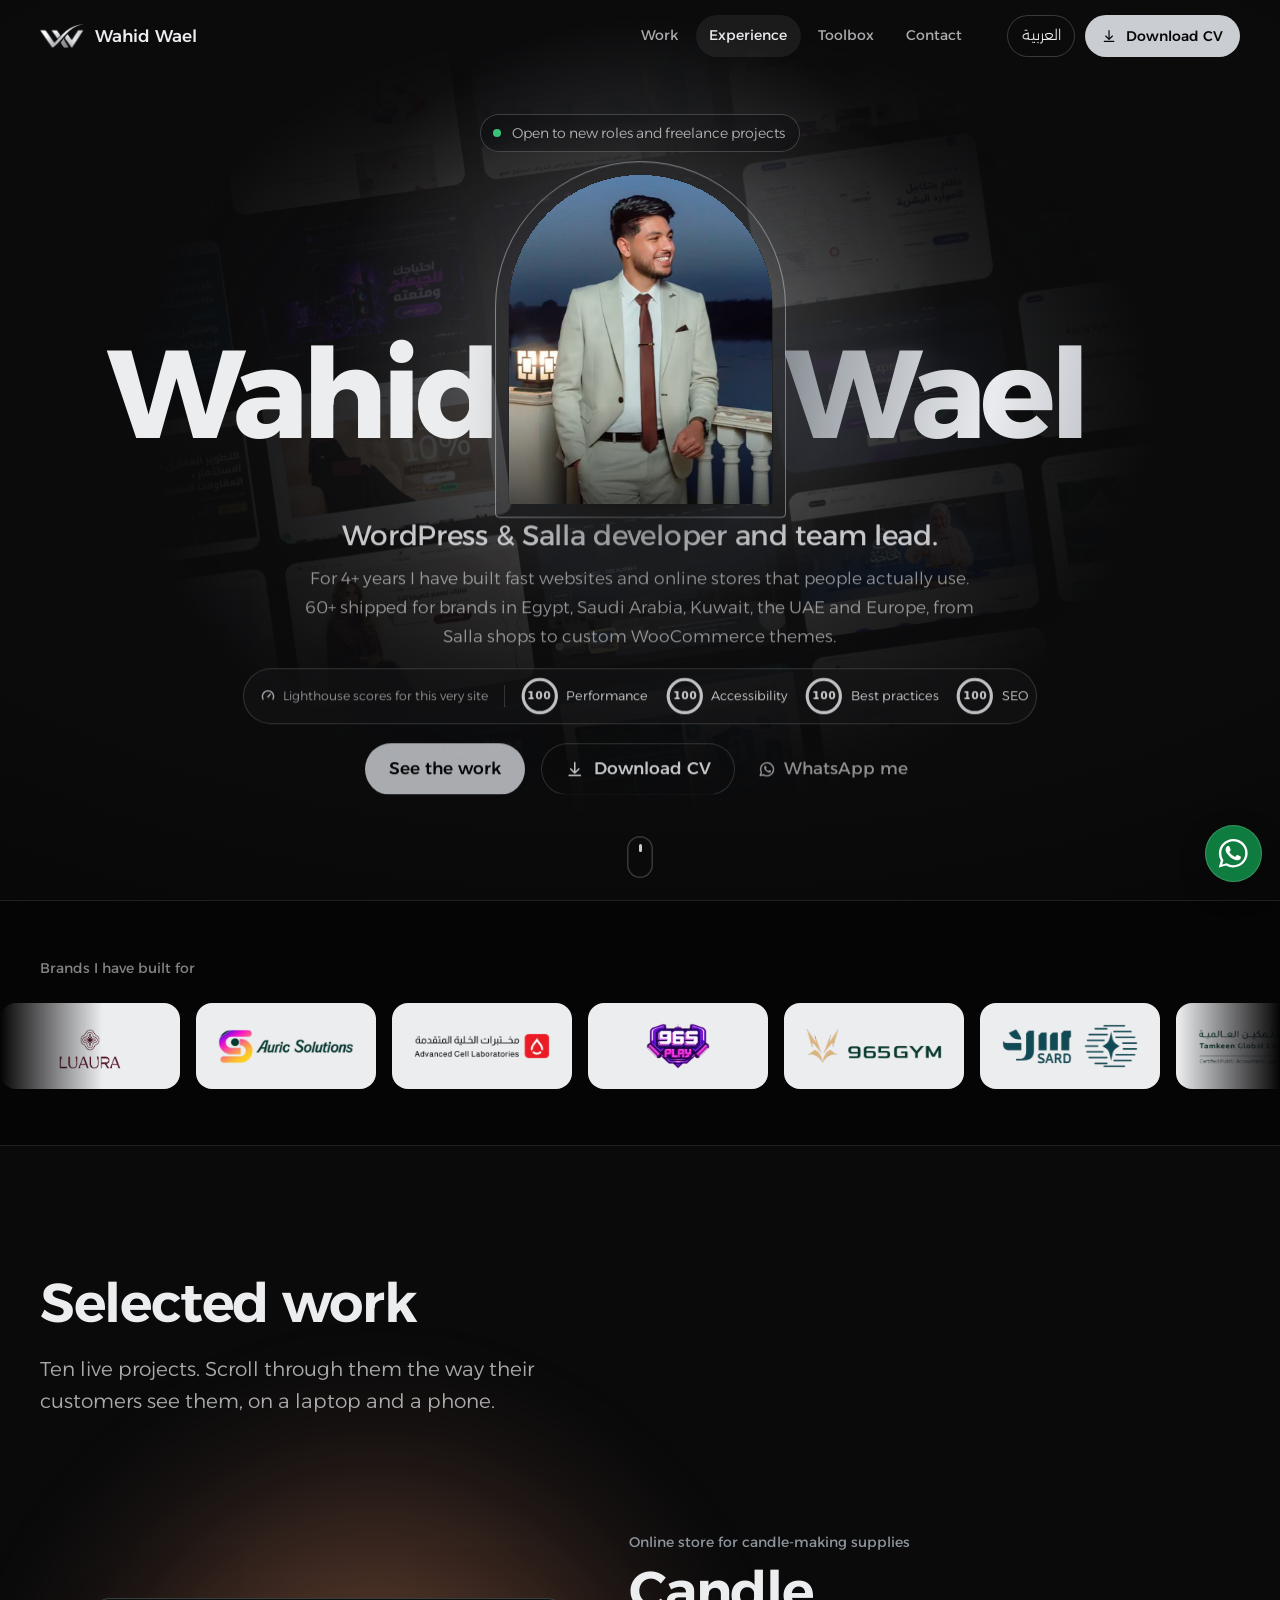
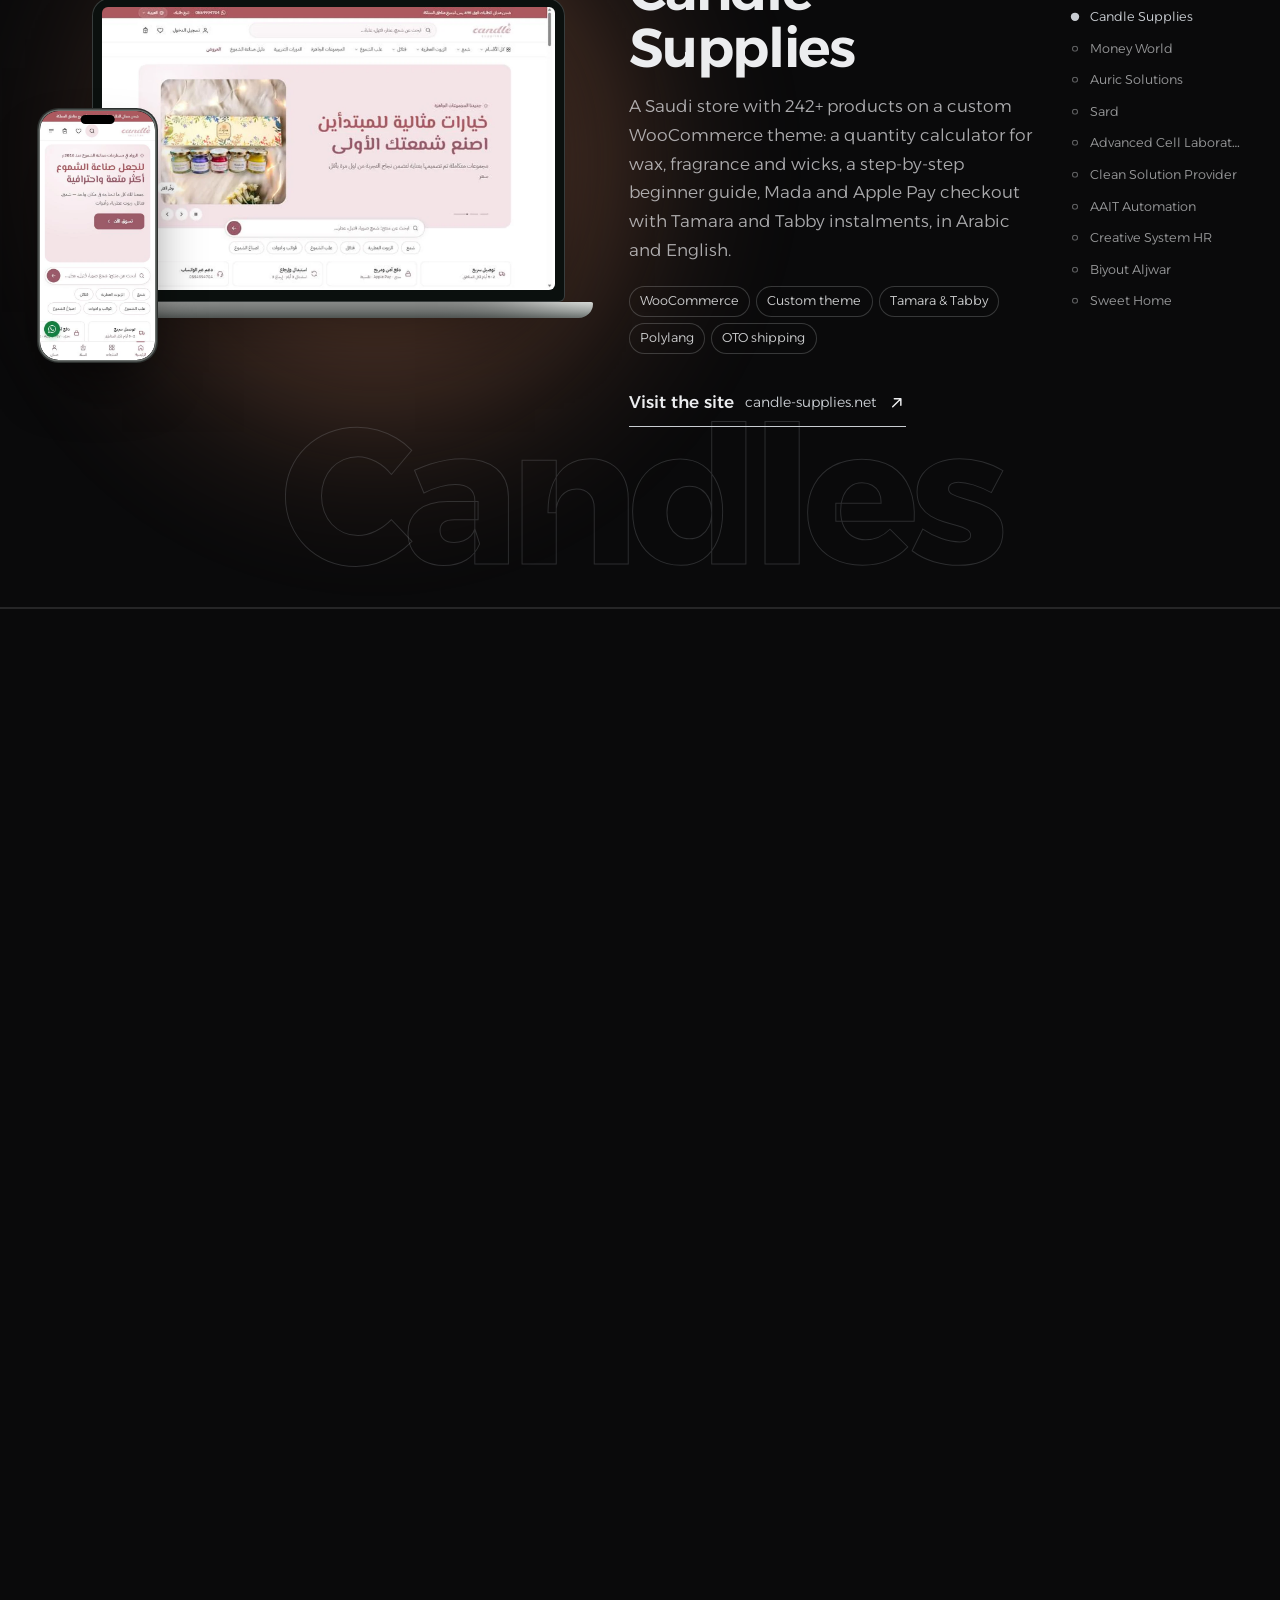
==== commit 5ac8ac3c: "Deploy final portfolio archive update Co-authored-by: Copilot App <223556219+Copilot@users.noreply.g" ====
--- a/index.html
+++ b/index.html
@@ -380,7 +380,7 @@
     <div class="edu">
       <h3 class="h3">Education</h3>
       <ul class="edu-l">
-        <li><span class="org mono" aria-hidden="true">MU</span><div><h4>Bachelor of Computer Teacher Preparation, English program</h4><p>Faculty of Specific Education, Mansoura University, 2021 to 2025. Graduated with distinction, ranked first in the department.</p></div></li>
+        <li><span class="org mono" aria-hidden="true">MU</span><div><h4>Bachelor of Computer Teacher Preparation, English program</h4><p>Faculty of Specific Education, Mansoura University, 2021 to 2025. Graduated first in my department.</p></div></li>
         <li><span class="org"><img src="assets/img/issuers/mansoura-eng.webp" alt="" width="44" height="44" loading="lazy" decoding="async"></span><div><h4><a href="assets/certs/frontend-wordpress-first-place.webp" target="_blank" rel="noopener">First place, Front-End & WordPress training program<span class="sr">(opens in a new tab)</span></a></h4><p>Faculty of Engineering, Mansoura University, 2023.</p></div></li>
       </ul>
     </div>
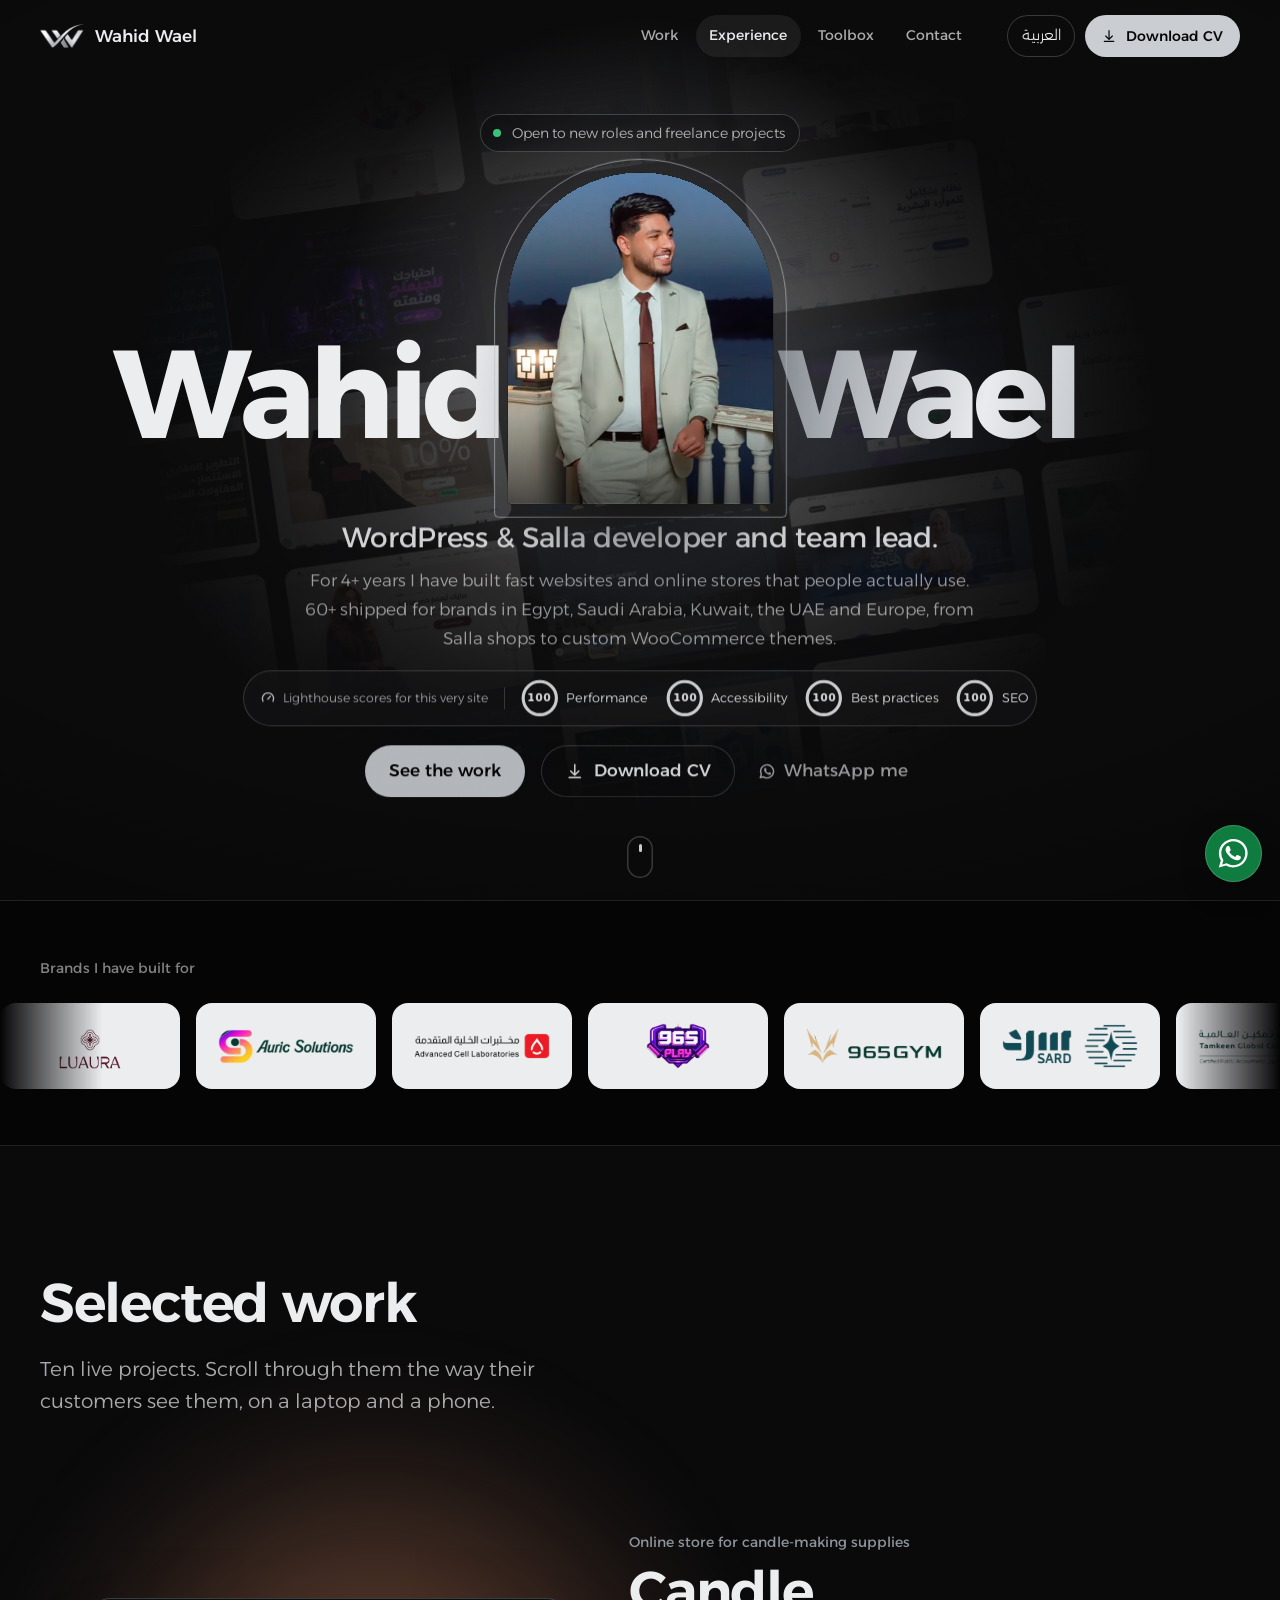
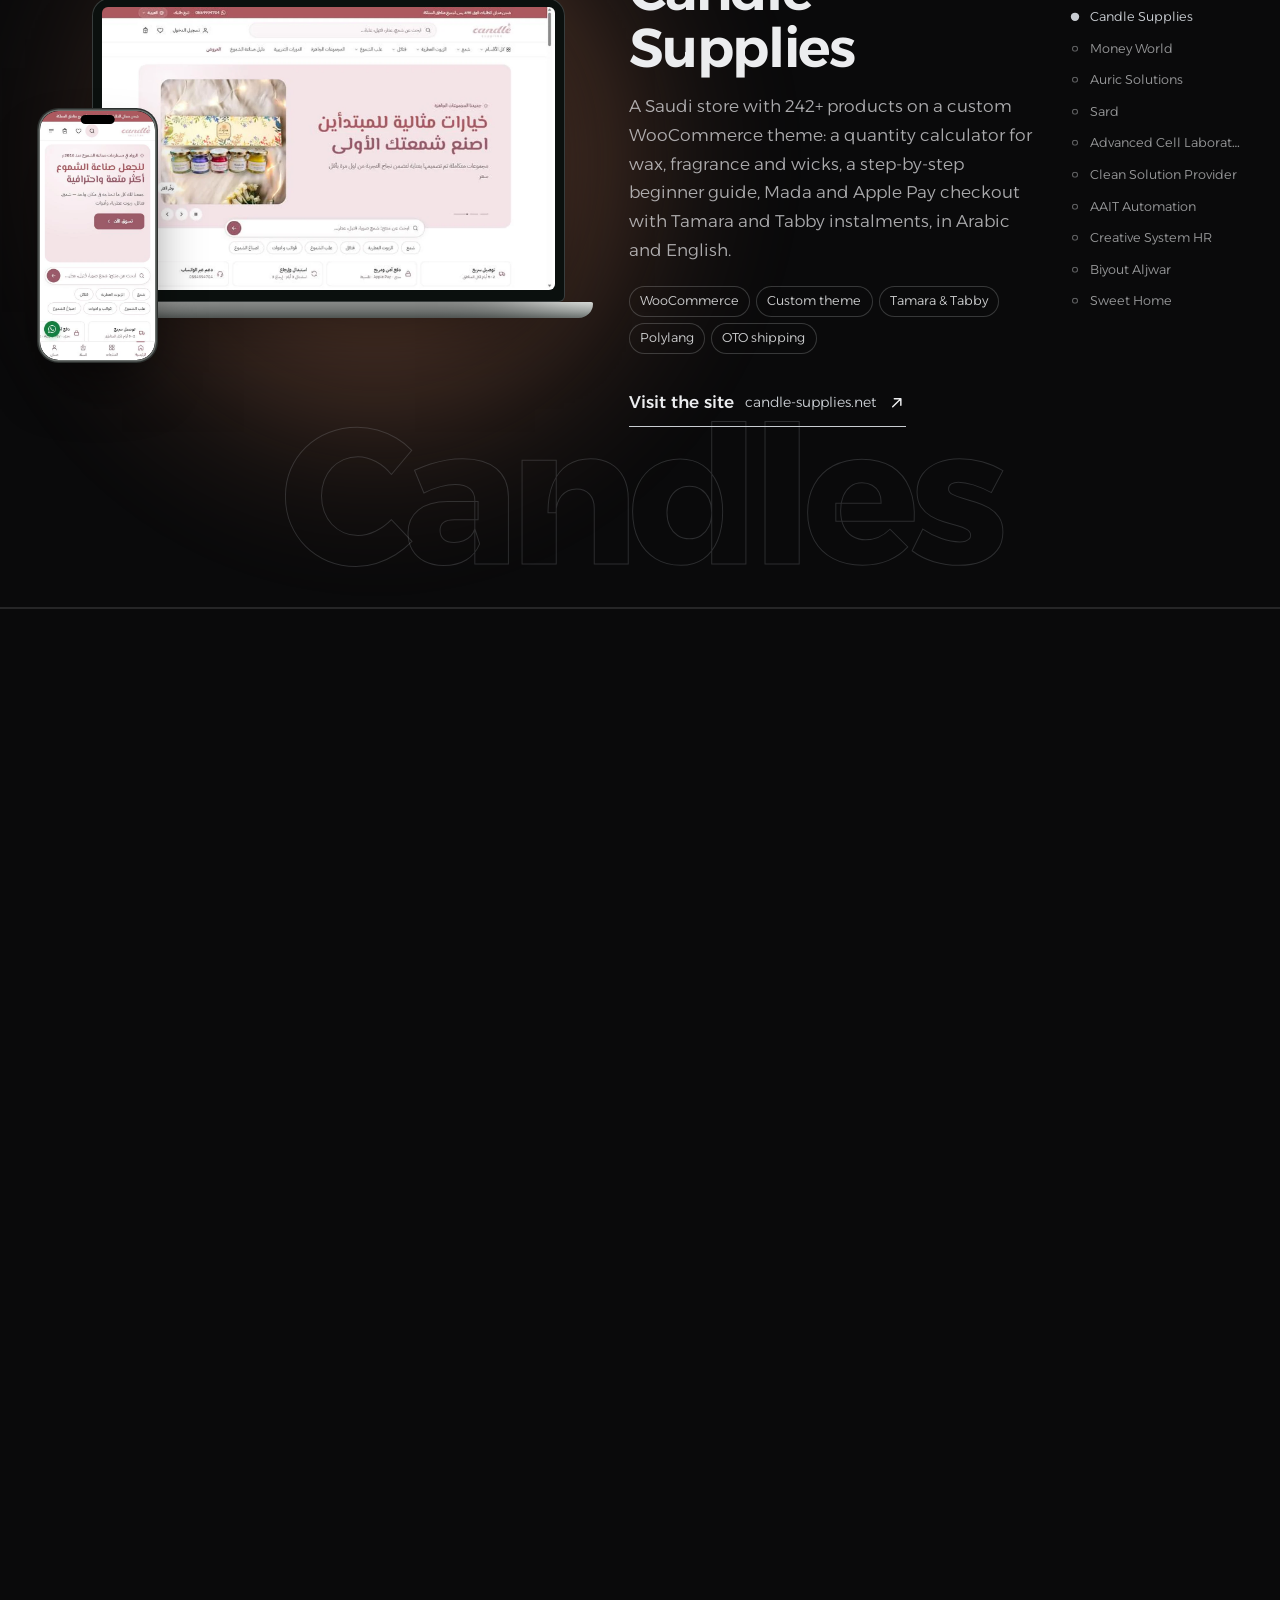
==== commit 922bcd38: "Deploy latest portfolio archive Co-authored-by: Copilot App <223556219+Copilot@users.noreply.github." ====
--- a/index.html
+++ b/index.html
@@ -21,7 +21,7 @@
 @font-face{font-family:"Alexandria";src:url(assets/fonts/alexandria-arabic.woff2) format("woff2");font-weight:100 900;font-display:swap;unicode-range:U+0600-06FF,U+0750-077F,U+08A0-08FF,U+FB50-FDFF,U+FE70-FEFF,U+200C-200F}
 @font-face{font-family:"Alexandria Fallback";src:local("Arial"),local("ArialMT"),local("Liberation Sans"),local("Helvetica");font-weight:100 500;size-adjust:106.8%;ascent-override:90.6%;descent-override:23.5%;line-gap-override:0%}
 @font-face{font-family:"Alexandria Fallback";src:local("Arial Bold"),local("Arial-BoldMT"),local("Liberation Sans Bold"),local("Helvetica Bold");font-weight:600 900;size-adjust:104%;ascent-override:93%;descent-override:24.1%;line-gap-override:0%}
-:root{--forest:#0A0A0B;--night:#050506;--moss:#141416;--gold:#C9CDD2;--gold-2:#ECEDEF;--em:#C9CDD2;--em-2:#E4E6E9;--ivory:#ECEDEF;--ink:#0A0A0B;--steel:#8E949B;--ok:#2FBF71;--metal:linear-gradient(100deg,#8D939A 0%,#F2F3F5 45%,#A8ADB3 70%,#E3E5E8 100%);--muted:rgba(236,237,239,.7);--faint:rgba(236,237,239,.54);--line:rgba(236,237,239,.12);--line-2:rgba(236,237,239,.2);--f:"Thmanyah Sans","Alexandria","Alexandria Fallback",system-ui,-apple-system,"Segoe UI",Tahoma,sans-serif;--s-1:.875rem;--s0:1.0625rem;--s1:1.25rem;--s2:clamp(1.35rem,1.1rem + .9vw,1.75rem);--s3:clamp(2rem,1.4rem + 2.6vw,3.4rem);--wrap:min(1240px,100% - 2*var(--pad));--pad:clamp(1.15rem,4vw,2.5rem);--hh:72px;--ease:cubic-bezier(.22,1,.36,1);--ease-io:cubic-bezier(.65,0,.35,1)}*,*::before,*::after{box-sizing:border-box}html{-webkit-text-size-adjust:100%;text-size-adjust:100%;scroll-padding-top:calc(var(--hh) + 12px)}html.lenis,html.lenis body{height:auto}.lenis.lenis-smooth{scroll-behavior:auto!important}body{margin:0;background:var(--forest);color:var(--ivory);font:300 var(--s0)/1.7 var(--f);-webkit-font-smoothing:antialiased;-moz-osx-font-smoothing:grayscale;overflow-x:clip}[dir=rtl] body{line-height:1.85;font-weight:400}img,svg{display:block;max-width:100%}img{height:auto}a{color:inherit;text-decoration:none}button{font:inherit;color:inherit;background:none;border:0;padding:0;cursor:pointer}ul,ol{list-style:none;margin:0;padding:0}h1,h2,h3,h4,p,figure{margin:0}::selection{background:var(--gold);color:var(--night)}:focus-visible{outline:2px solid var(--em-2);outline-offset:3px;border-radius:6px}.sr{position:absolute!important;width:1px;height:1px;padding:0;margin:-1px;overflow:hidden;clip:rect(0 0 0 0);white-space:nowrap;border:0}.wrap{width:var(--wrap);margin-inline:auto}.skip{position:fixed;inset-inline-start:1rem;top:-4rem;z-index:100;padding:.7rem 1rem;border-radius:10px;background:var(--ivory);color:var(--ink);font-weight:500;transition:top .2s}.skip:focus{top:1rem}.ic{width:1.15em;height:1.15em;flex:none;fill:none;stroke:currentColor;stroke-width:1.8;stroke-linecap:round;stroke-linejoin:round}.ic .fill{fill:currentColor;stroke:none}[dir=rtl] .visit .ic,[dir=rtl] .card-h .ic,[dir=rtl] .cert .ic{transform:scaleX(-1)}.h2{font-weight:600;font-size:var(--s3);line-height:1.08;letter-spacing:-.025em}[dir=rtl] .h2{letter-spacing:0;line-height:1.3}.h3{font-weight:500;font-size:var(--s2);line-height:1.3}.lead{color:var(--muted);font-size:var(--s1);line-height:1.6;max-width:36ch;margin-top:1rem}.sec-head{display:grid;gap:.25rem}.btn{display:inline-flex;align-items:center;justify-content:center;gap:.55rem;min-height:52px;padding:0 1.5rem;border-radius:999px;font-weight:500;font-size:var(--s0);line-height:1;transition:background .35s var(--ease),color .35s var(--ease),box-shadow .35s var(--ease),translate .35s var(--ease);white-space:nowrap}.btn:hover{translate:0 -2px}.btn-em{background:var(--em);color:var(--night)}.btn-em:hover{background:#fff;box-shadow:0 14px 30px -14px rgba(236,237,239,.45)}.btn-line{box-shadow:inset 0 0 0 1px var(--line-2)}.btn-line:hover{box-shadow:inset 0 0 0 1px var(--gold);color:var(--gold-2)}.btn-gold{background:var(--gold);color:var(--night)}.btn-gold:hover{background:var(--gold-2)}.btn-sm{min-height:42px;padding:0 1.05rem;font-size:var(--s-1)}.tlink{display:inline-flex;align-items:center;gap:.5rem;min-height:44px;padding:0 .4rem;font-weight:400;color:var(--muted);background:linear-gradient(currentColor,currentColor) 0 calc(100% - 8px)/0 1px no-repeat;transition:color .3s,background-size .45s var(--ease)}[dir=rtl] .tlink{background-position:100% calc(100% - 8px)}.tlink:hover{color:var(--ivory);background-size:100% 1px}.hd{position:fixed;inset:0 0 auto;z-index:50;height:var(--hh);transition:background .4s,box-shadow .4s,translate .45s var(--ease)}.hd.solid{background:rgba(5,5,6,.82);-webkit-backdrop-filter:blur(14px) saturate(1.2);backdrop-filter:blur(14px) saturate(1.2);box-shadow:0 1px 0 var(--line)}.hd.away{translate:0 -100%}.hd-in{height:100%;display:flex;align-items:center;justify-content:space-between;gap:1.5rem}.brand{display:flex;align-items:center;gap:.7rem;font-weight:500;font-size:var(--s0);min-height:44px}.brand img{width:44px;height:auto}.nav{display:flex;align-items:center;gap:2rem}.nav ul{display:flex;gap:.25rem}.nav ul a{display:block;padding:.6rem .85rem;border-radius:999px;font-size:var(--s-1);font-weight:400;color:var(--muted);transition:color .3s,background .3s}.nav ul a:hover,.nav ul a[aria-current=true]{color:var(--ivory);background:rgba(236,237,239,.07)}.nav-x{display:flex;align-items:center;gap:.6rem}.lang{display:grid;place-items:center;min-height:42px;padding:0 .9rem;border-radius:999px;font-size:var(--s-1);box-shadow:inset 0 0 0 1px var(--line-2);transition:box-shadow .3s,color .3s}.lang:hover{box-shadow:inset 0 0 0 1px var(--gold);color:var(--gold-2)}.burger{display:none;width:46px;height:46px;border-radius:50%;place-items:center;box-shadow:inset 0 0 0 1px var(--line-2)}.burger .ic{width:22px;height:22px}.burger .ic+.ic,.burger[aria-expanded=true] .ic:first-child{display:none}.burger[aria-expanded=true] .ic+.ic{display:block}.hero{position:relative;min-height:100svh;display:grid;align-items:center;padding:calc(var(--hh) + 1rem) 0 clamp(3.5rem,6vw,4.5rem);isolation:isolate;overflow:clip;text-align:center;background:radial-gradient(55% 55% at 50% 42%,rgba(201,205,210,.2),transparent 70%),var(--forest)}.wall{position:absolute;inset:-10% -4%;z-index:-2;display:flex;gap:18px;justify-content:center;opacity:0;transition:opacity 2s var(--ease);transform:rotate(-8deg) scale(1.08);pointer-events:none}[dir=rtl] .wall{transform:rotate(8deg) scale(1.08)}.wall.on{opacity:.3}.wall .col{display:flex;flex-direction:column;gap:18px;flex:none;width:clamp(170px,17vw,280px);animation:wallUp 70s linear infinite}.wall .col:nth-child(even){animation-name:wallDown;animation-duration:85s}.wall img{width:100%;height:auto;aspect-ratio:16/10;object-fit:cover;object-position:top;border-radius:12px;filter:saturate(1.05)}@keyframes wallUp{to{transform:translateY(-50%)}}@keyframes wallDown{from{transform:translateY(-50%)}to{transform:translateY(0)}}.hero::before{content:"";position:absolute;inset:0;z-index:-1;pointer-events:none;background:radial-gradient(44% 50% at 50% 46%,rgba(10,10,11,.15),var(--forest) 92%),linear-gradient(180deg,var(--forest) 0%,transparent 22%,transparent 70%,var(--forest) 100%)}.hero-in{display:flex;flex-direction:column;align-items:center}.hfoot{display:flex;flex-direction:column;align-items:center}.avail{display:inline-flex;align-items:center;gap:.65rem;padding:.45rem .95rem .45rem .8rem;border-radius:999px;background:rgba(5,5,6,.55);box-shadow:inset 0 0 0 1px var(--line-2);font-size:var(--s-1);color:var(--muted);-webkit-backdrop-filter:blur(6px);backdrop-filter:blur(6px)}.avail i{width:8px;height:8px;border-radius:50%;background:var(--ok);box-shadow:0 0 0 0 rgba(47,191,113,.6);animation:ping 2.4s infinite}@keyframes ping{70%{box-shadow:0 0 0 9px rgba(47,191,113,0)}100%{box-shadow:0 0 0 0 rgba(47,191,113,0)}}.hstage{--pw:clamp(250px,24vw,350px);position:relative;width:100%;margin-top:1.4rem;display:grid;place-items:center}.portrait{position:relative;z-index:2;width:var(--pw)}.portrait::before{content:"";position:absolute;inset:-14px;border:1px solid rgba(201,205,210,.6);border-radius:999px 999px 30px 30px;pointer-events:none}.arch{position:relative;overflow:hidden;border-radius:999px 999px 24px 24px;background:var(--moss);aspect-ratio:4/5;box-shadow:0 60px 100px -50px rgba(0,0,0,.9)}.arch img{width:100%;height:100%;object-fit:cover}.arch::after{content:"";position:absolute;inset:auto 0 0;height:30%;background:linear-gradient(transparent,rgba(5,5,6,.6));pointer-events:none}.name{position:absolute;inset:auto 0 16%;z-index:1;display:flex;justify-content:center;align-items:baseline;gap:calc(var(--pw) - 1.6rem);font-weight:700;font-size:clamp(3.4rem,.6rem + 9vw,9.6rem);line-height:.9;letter-spacing:-.045em;white-space:nowrap}[dir=rtl] .name{letter-spacing:0;line-height:1.15;font-size:clamp(3.4rem,.6rem + 9vw,9.6rem)}.name .w{display:block;overflow:clip;padding:.04em .02em .08em;margin:-.04em -.02em -.08em}[dir=rtl] .name .w{padding-bottom:.18em;margin-bottom:-.18em}.name .w>span{display:block}.name .w2>span{color:var(--gold);background:linear-gradient(100deg,#8D939A 0%,#E9EBEE 18%,#A3A8AE 34%,#DCDFE3 44%,#FFFFFF 50%,#B4B9BF 58%,#E3E5E8 72%,#9DA2A8 100%) 0 0/250% 100%;-webkit-background-clip:text;background-clip:text;-webkit-text-fill-color:transparent}.name .w1{flex:1;text-align:end}.name .w2{flex:1;text-align:start}.role{margin-top:1.8rem;font-weight:400;font-size:var(--s2);line-height:1.35;letter-spacing:-.01em;max-width:54rem;text-wrap:balance}[dir=rtl] .role{letter-spacing:0;line-height:1.6}.intro{margin-top:.9rem;max-width:42rem;color:var(--muted)}.ctas{display:flex;flex-wrap:wrap;justify-content:center;align-items:center;gap:.75rem 1rem;margin-top:1.6rem}.cue{position:absolute;inset-inline-start:50%;bottom:1.4rem;width:26px;height:42px;margin-inline-start:-13px;border-radius:99px;box-shadow:inset 0 0 0 1.5px var(--line-2);display:grid;justify-items:center;padding-top:8px}.cue span{width:3px;height:8px;border-radius:3px;background:var(--gold);animation:cue 2s var(--ease) infinite}@keyframes cue{0%{opacity:0;transform:translateY(-3px)}30%{opacity:1}80%{opacity:0;transform:translateY(12px)}100%{opacity:0}}@media (prefers-reduced-motion:no-preference){.name .w>span{animation:fromIn 1.3s var(--ease) .15s both}.name .w1>span{--fx:-60%}.name .w2>span{--fx:60%}[dir=rtl] .name .w1>span{--fx:60%}[dir=rtl] .name .w2>span{--fx:-60%}.avail{animation:fadeUp .9s var(--ease) both}.role,.intro,.ctas{animation:fadeUp 1s var(--ease) both}.role{animation-delay:.45s}.intro{animation-delay:.55s}.ctas{animation-delay:.65s}.arch img{animation:settle 2s var(--ease) both}.arch{animation:rise 1.4s var(--ease) both}.portrait::before{animation:frame 1.6s .35s var(--ease) both}}@keyframes fromIn{from{transform:translateX(var(--fx))}}@keyframes rise{from{transform:translateY(60px) scale(.94)}}@keyframes fadeUp{from{opacity:0;transform:translateY(18px)}}@keyframes settle{from{transform:scale(1.18)}}@keyframes frame{from{opacity:0;transform:scale(.9)}}@media (prefers-reduced-motion:reduce){.wall .col,.cue span{animation:none}}.clients{padding:clamp(2.5rem,5vw,3.5rem) 0;border-block:1px solid var(--line);background:var(--night)}.clients-t{font-size:var(--s-1);font-weight:400;color:var(--faint);margin-bottom:1.4rem}.marq{overflow:hidden;-webkit-mask:linear-gradient(90deg,transparent,#000 8%,#000 92%,transparent);mask:linear-gradient(90deg,transparent,#000 8%,#000 92%,transparent)}.marq-tr{display:flex;gap:1rem;width:max-content;animation:marq 70s linear infinite}[dir=rtl] .marq-tr{animation-name:marqR}.marq:hover .marq-tr{animation-play-state:paused}.marq-tr li a{display:grid;place-items:center;width:180px;height:86px;padding:1rem 1.4rem;border-radius:16px;background:var(--ivory);transition:translate .4s var(--ease)}.marq-tr li a:hover{translate:0 -3px}.marq-tr img{max-height:46px;width:auto;object-fit:contain}@keyframes marq{from{transform:translateX(-50%)}to{transform:translateX(0)}}@keyframes marqR{from{transform:translateX(50%)}to{transform:translateX(0)}}@media (prefers-reduced-motion:reduce){.marq-tr{animation:none;flex-wrap:wrap;width:auto;justify-content:center}.marq-tr li:nth-child(n+23){display:none}}.work{padding:clamp(5rem,10vw,8rem) 0 0;background:var(--forest)}.stage{position:relative;margin-top:clamp(1.5rem,3vw,2.5rem)}.proj{display:grid;grid-template-columns:minmax(0,1.3fr) minmax(0,1fr);align-items:center;gap:clamp(2rem,5vw,5rem);padding:clamp(2.5rem,6vw,4.5rem) 0;border-top:1px solid var(--line)}.proj-bg{display:none}.proj-dev{position:relative;padding:0 0 8% 10%}[dir=rtl] .proj-dev{padding:0 10% 8% 0}.proj-dev .phone{position:absolute;width:22%;inset-inline-start:0;bottom:0;z-index:2}.wipe{display:none}.proj-info{max-width:32rem}.proj-kind{color:var(--steel);font-size:var(--s-1);font-weight:400}.proj-name{margin-top:.4rem;font-weight:600;font-size:var(--s3);line-height:1.05;letter-spacing:-.025em}[dir=rtl] .proj-name{letter-spacing:0;line-height:1.3}.proj-desc{margin-top:1rem;color:var(--muted)}.tags{display:flex;flex-wrap:wrap;gap:.4rem;margin-top:1.3rem}.tags li{font-size:.8rem;padding:.28rem .7rem;border-radius:999px;box-shadow:inset 0 0 0 1px var(--line-2);color:rgba(236,237,239,.86);direction:ltr}.visit{display:inline-flex;align-items:center;gap:.7rem;margin-top:1.8rem;min-height:44px;padding-bottom:.25rem;font-weight:500;box-shadow:inset 0 -1px 0 var(--gold);transition:gap .4s var(--ease),color .3s}.visit .host{color:var(--gold);font-weight:300;font-size:var(--s-1)}.visit:hover{gap:1.1rem;color:var(--gold-2)}.rail,.bar{display:none}.laptop{position:relative}.lid{position:relative;padding:2.1% 2.1% 2.6%;border-radius:18px 18px 6px 6px;background:#0b100e;box-shadow:inset 0 0 0 1px rgba(201,205,210,.24),0 40px 80px -30px rgba(0,0,0,.65)}.laptop .screen{aspect-ratio:16/10;overflow:hidden;border-radius:6px;background:#141416}.base{height:clamp(9px,1.25vw,17px);width:112%;margin-inline-start:-6%;border-radius:2px 2px 16px 16px/2px 2px 100% 100%;background:linear-gradient(180deg,#dcdfdc,#a6aba8 55%,#6f7572)}.phone{aspect-ratio:390/844;border-radius:16%/7.4%;padding:0;background:#050606;overflow:hidden;box-shadow:0 0 0 1.5px #6c716e,0 0 0 3px #2c302e,0 30px 60px -18px rgba(0,0,0,.75)}.phone .screen{position:relative;height:100%;overflow:hidden;border-radius:inherit;background:#141416}.island{position:absolute;top:1.8%;left:50%;width:30%;height:3.6%;translate:-50% 0;border-radius:99px;background:#000}.screen img{width:100%;height:100%;object-fit:cover;object-position:top}.stage.pinned{height:100vh;height:100svh;margin-top:-12vh;overflow:hidden}.work .sec-head{position:relative;z-index:2}.pinned .stage-list{position:relative;height:100%}.pinned .proj{position:absolute;inset:0;padding:calc(var(--hh) + 1rem) 13rem 3rem 0;border:0;opacity:0;pointer-events:none}[dir=rtl] .pinned .proj{padding:calc(var(--hh) + 1rem) 0 3rem 13rem}.pinned .proj.on{opacity:1;pointer-events:auto}.pinned .proj-bg{display:block;position:absolute;inset:auto 0 4%;z-index:0;text-align:center;white-space:nowrap;pointer-events:none;direction:ltr;font-weight:700;font-size:clamp(6rem,15vw,15rem);line-height:.8;letter-spacing:-.05em;color:transparent;-webkit-text-stroke:1px rgba(201,205,210,.18)}.pinned .proj-dev,.pinned .proj-info{position:relative;z-index:1}.pinned .wipe{display:block;position:absolute;top:-6%;bottom:-6%;left:0;width:2px;z-index:3;background:linear-gradient(transparent,var(--gold) 20%,var(--gold) 80%,transparent);transform-origin:50% 50%;opacity:0;pointer-events:none}.pinned .rail{display:flex;flex-direction:column;gap:.1rem;position:absolute;inset-inline-end:var(--pad);top:50%;translate:0 -50%;z-index:5;width:10.5rem}.rail button{position:relative;display:flex;align-items:center;width:100%;min-height:30px;padding-inline-start:1.1rem;text-align:start;font-size:.8rem;color:rgba(236,237,239,.62);transition:color .3s}.rail button span{overflow:hidden;white-space:nowrap;text-overflow:ellipsis;unicode-bidi:plaintext}.rail button::before{content:"";position:absolute;inset-inline-start:0;top:50%;width:6px;height:6px;margin-top:-3px;border-radius:50%;box-shadow:inset 0 0 0 1px rgba(236,237,239,.4);transition:background .3s,box-shadow .3s,scale .4s var(--ease)}.rail button:hover{color:var(--ivory)}.rail button.on{color:var(--gold)}.rail button.on::before{background:var(--gold);box-shadow:none;scale:1.4}.pinned .bar{display:block;position:absolute;inset:auto 0 0;height:2px;background:var(--line)}.bar i{display:block;height:100%;background:var(--gold);transform:scaleX(0);transform-origin:0 50%}[dir=rtl] .bar i{transform-origin:100% 50%}.more{padding:clamp(5rem,10vw,8rem) 0;background:var(--night)}.more-head{display:flex;flex-wrap:wrap;align-items:flex-end;justify-content:space-between;gap:1.5rem 3rem}.filter{display:flex;flex-wrap:wrap;gap:.35rem;padding:.35rem;border-radius:999px;box-shadow:inset 0 0 0 1px var(--line)}.filter button{min-height:42px;padding:0 1.05rem;border-radius:999px;font-size:var(--s-1);color:var(--muted);transition:background .3s,color .3s}.filter button .n{margin-inline-start:.2rem;color:var(--gold)}.filter button:hover{color:var(--ivory)}.filter button[aria-pressed=true]{background:var(--ivory);color:var(--ink)}.filter button[aria-pressed=true] .n{color:var(--forest);font-weight:500}.cards{display:grid;grid-template-columns:repeat(3,minmax(0,1fr));gap:clamp(1rem,2.2vw,1.75rem);margin-top:clamp(2rem,4vw,3rem)}.card[hidden]{display:none}.card a{position:relative;display:flex;flex-direction:column;height:100%;padding:.6rem .6rem 1.1rem;border-radius:22px;background:rgba(236,237,239,.035);box-shadow:inset 0 0 0 1px var(--line);transition:background .4s,box-shadow .4s}.card a:hover{background:rgba(236,237,239,.06);box-shadow:inset 0 0 0 1px rgba(201,205,210,.45)}.card-img{display:block;overflow:hidden;border-radius:15px;aspect-ratio:16/10;background:var(--moss)}.card-img img{width:100%;height:100%;object-fit:cover;object-position:top;transition:transform .9s var(--ease)}.card a:hover .card-img img{transform:scale(1.045)}.card-tx{display:grid;gap:.15rem;padding:1rem .6rem 0}.card-n{font-weight:500;font-size:var(--s1);line-height:1.35}.card-k{color:var(--muted);font-size:var(--s-1)}.card-h{display:inline-flex;align-items:center;gap:.4rem;margin:1rem .6rem 0;margin-top:auto;padding-top:1rem;color:var(--gold);font-size:.8rem;align-self:flex-start}[dir=rtl] .card-h{align-self:flex-end}.how{padding:clamp(5rem,10vw,8rem) 0;background:var(--moss);color:var(--ivory);border-block:1px solid var(--line)}.how .lead{color:var(--muted)}.how-in{display:grid;grid-template-columns:minmax(0,.8fr) minmax(0,1.6fr);gap:clamp(2rem,6vw,6rem);align-items:start}.how-head{position:sticky;top:calc(var(--hh) + 2rem)}.vals{display:grid;grid-template-columns:repeat(2,minmax(0,1fr));gap:2.5rem clamp(1.5rem,4vw,3.5rem)}.vals li{padding-top:1.2rem;border-top:1px solid var(--line);position:relative}.vals li::before{content:"";position:absolute;inset-inline-start:0;top:-1px;width:40px;height:2px;background:var(--metal)}.vals h3{font-weight:600;font-size:var(--s1);color:var(--ivory)}.vals p{margin-top:.5rem;color:var(--muted)}.exp{padding:clamp(5rem,10vw,8rem) 0;background:var(--forest)}.exp-head{display:flex;flex-wrap:wrap;align-items:flex-end;justify-content:space-between;gap:2rem}.facts{display:grid;grid-template-columns:repeat(3,auto);gap:0 clamp(1.5rem,3.5vw,3rem)}.facts li{display:grid;gap:.15rem}.facts b{font-weight:600;font-size:clamp(1.8rem,1.3rem + 1.6vw,2.6rem);line-height:1;color:var(--gold)}.facts span{font-size:var(--s-1);color:var(--muted);max-width:11rem;line-height:1.4}.jobs{margin-top:clamp(2.5rem,5vw,4rem);border-top:1px solid var(--line)}.job{display:grid;grid-template-columns:12rem minmax(0,1fr);gap:1rem clamp(1.5rem,4vw,4rem);padding:clamp(1.8rem,3.5vw,2.6rem) 0;border-bottom:1px solid var(--line)}.when{color:var(--gold);font-size:var(--s-1);font-weight:400;padding-top:.35rem}.job-head{display:flex;align-items:center;gap:1rem}.org{display:grid;place-items:center;flex:none;width:44px;height:44px;border-radius:12px;overflow:hidden;background:#fff}.org img{width:100%;height:100%;object-fit:contain;padding:5px}.org img[src*="/mono-"]{padding:0}.org.mono{background:rgba(201,205,210,.14);color:var(--gold);font-weight:600;font-size:1.05rem}.job h3{font-weight:500;font-size:var(--s1);line-height:1.35}.co{color:var(--muted);font-size:var(--s-1)}.co a{box-shadow:inset 0 -1px 0 rgba(201,205,210,.5);transition:color .3s}.co a:hover{color:var(--gold-2)}.meta{display:flex;flex-wrap:wrap;gap:.4rem;margin-top:1rem}.meta li{font-size:.78rem;padding:.2rem .65rem;border-radius:999px;box-shadow:inset 0 0 0 1px var(--line-2);color:var(--muted)}.pts{display:grid;gap:.5rem;margin-top:1.1rem;max-width:68ch}.pts li{position:relative;padding-inline-start:1.2rem;color:var(--muted)}.pts li::before{content:"";position:absolute;inset-inline-start:0;top:.75em;width:6px;height:6px;border-radius:50%;background:var(--steel)}.edu{margin-top:clamp(3rem,6vw,4.5rem);display:grid;grid-template-columns:12rem minmax(0,1fr);gap:1rem clamp(1.5rem,4vw,4rem)}.edu-l{display:grid;gap:1.6rem}.edu-l li{display:flex;gap:1rem;align-items:flex-start}.edu-l h4{font-weight:500;font-size:var(--s1);line-height:1.4}.edu-l h4 a{box-shadow:inset 0 -1px 0 rgba(201,205,210,.5)}.edu-l h4 a:hover{color:var(--gold-2)}.edu-l p{color:var(--muted);font-size:var(--s-1);margin-top:.25rem}.tools{padding:clamp(5rem,10vw,8rem) 0;background:var(--night)}.grps{display:grid;grid-template-columns:repeat(3,minmax(0,1fr));gap:2.4rem clamp(1.5rem,3vw,2.5rem);margin-top:clamp(2.5rem,5vw,3.5rem)}.grp h3{font-weight:500;font-size:var(--s0);color:var(--gold);padding-bottom:.8rem;border-bottom:1px solid var(--line)}.grp ul{display:flex;flex-wrap:wrap;gap:.4rem;margin-top:.9rem}.grp li{font-size:.84rem;padding:.3rem .75rem;border-radius:999px;background:rgba(236,237,239,.05);color:rgba(236,237,239,.88);direction:ltr}.certs-w{margin-top:clamp(4rem,8vw,6rem)}.certs{display:grid;grid-template-columns:repeat(2,minmax(0,1fr));gap:.75rem;margin-top:2rem}.cert{display:flex;align-items:center;gap:1rem;height:100%;padding:1rem 1.2rem;border-radius:18px;box-shadow:inset 0 0 0 1px var(--line);transition:box-shadow .35s,background .35s}.cert:hover{background:rgba(236,237,239,.04);box-shadow:inset 0 0 0 1px rgba(201,205,210,.5)}.cert-tx{flex:1;min-width:0;display:grid;gap:.1rem}.cert-n{font-weight:500;line-height:1.4;unicode-bidi:plaintext;text-align:start}.cert-i{color:var(--muted);font-size:var(--s-1)}.cert .ic{color:var(--gold);opacity:.6;transition:opacity .3s,translate .4s var(--ease)}.cert:hover .ic{opacity:1;translate:2px -2px}[dir=rtl] .cert:hover .ic{translate:-2px -2px}.contact{padding:clamp(6rem,12vw,10rem) 0 clamp(4rem,8vw,6rem);background:radial-gradient(60% 80% at 50% 120%,rgba(201,205,210,.22),transparent 70%),var(--forest)}.ct-t{font-weight:600;font-size:clamp(2.4rem,1.4rem + 4.4vw,5.6rem);line-height:1;letter-spacing:-.035em;max-width:16ch}[dir=rtl] .ct-t{letter-spacing:0;line-height:1.3}.contact .lead{max-width:48ch}.mail-row{display:flex;flex-wrap:wrap;align-items:center;gap:1rem 1.5rem;margin-top:clamp(2.5rem,5vw,3.5rem)}.mail{font-weight:500;font-size:clamp(1.35rem,.6rem + 3.3vw,3.4rem);line-height:1.2;color:var(--gold);word-break:break-all;background:linear-gradient(var(--gold),var(--gold)) 0 100%/100% 2px no-repeat;padding-bottom:.15em;transition:color .3s,background-size .5s var(--ease)}.mail:hover{color:var(--gold-2);background-size:0 2px;background-position:100% 100%}.copy{display:inline-flex;align-items:center;gap:.5rem;min-height:44px;padding:0 1rem;border-radius:999px;font-size:var(--s-1);box-shadow:inset 0 0 0 1px var(--line-2);transition:box-shadow .3s,color .3s}.copy:hover{box-shadow:inset 0 0 0 1px var(--gold);color:var(--gold-2)}.ct-l{display:grid;grid-template-columns:repeat(4,minmax(0,1fr));gap:1rem;margin-top:clamp(2.5rem,5vw,3.5rem);border-top:1px solid var(--line);padding-top:1.6rem}.ct-l li{display:grid;gap:.2rem;min-width:0}.ct-l .k{font-size:var(--s-1);color:var(--faint)}.ct-l a{min-height:44px;display:flex;align-items:center;overflow-wrap:anywhere;transition:color .3s}[dir=rtl] .ct-l a{justify-content:flex-end}.ct-l a:hover{color:var(--gold-2)}.waf{margin-top:clamp(2.5rem,5vw,3.5rem);padding:clamp(1.4rem,3vw,2.2rem);border-radius:24px;background:rgba(5,5,6,.55);box-shadow:inset 0 0 0 1px var(--line)}.waf-head p{margin-top:.3rem;color:var(--muted);font-size:var(--s-1)}.waf-grid{display:grid;grid-template-columns:repeat(2,minmax(0,1fr));gap:1rem 1.2rem;margin-top:1.4rem}.fld{display:grid;gap:.45rem;min-width:0;margin:0;padding:0;border:0}.fld>span,.fld legend{font-size:var(--s-1);color:var(--muted);padding:0}.fld.wide,.fld.chips{grid-column:1/-1}.fld input,.fld textarea{width:100%;font:inherit;font-size:var(--s0);color:var(--ivory);background:rgba(236,237,239,.04);border:0;border-radius:14px;padding:.85rem 1rem;box-shadow:inset 0 0 0 1px var(--line-2);transition:box-shadow .3s,background .3s}.fld textarea{resize:vertical;min-height:7.5rem;line-height:1.6}.fld input::placeholder,.fld textarea::placeholder{color:var(--faint)}.fld input:focus,.fld textarea:focus{outline:none;background:rgba(236,237,239,.07);box-shadow:inset 0 0 0 1.5px var(--em-2)}.fld [aria-invalid=true]{box-shadow:inset 0 0 0 1.5px #E58B7A}.chips{display:flex;flex-wrap:wrap;gap:.5rem}.chips legend{width:100%;margin-bottom:.5rem}.chips label{position:relative}.chips input{position:absolute;opacity:0;width:1px;height:1px}.chips label span{display:inline-flex;align-items:center;min-height:44px;padding:0 1.1rem;border-radius:999px;box-shadow:inset 0 0 0 1px var(--line-2);font-size:var(--s-1);cursor:pointer;transition:background .3s,color .3s,box-shadow .3s}.chips input:checked+span{background:var(--ivory);color:var(--ink);box-shadow:none}.chips input:focus-visible+span{outline:2px solid var(--em-2);outline-offset:3px}.waf-err{min-height:1.4em;margin:.8rem 0 .4rem;color:#F0A898;font-size:var(--s-1)}@media (max-width:720px){.waf-grid{grid-template-columns:1fr}.waf .btn{width:100%}}.ft{padding:2.2rem 0 2.6rem;background:var(--night);border-top:1px solid var(--line)}.ft-in{display:flex;flex-wrap:wrap;align-items:center;justify-content:space-between;gap:1.2rem 2rem}.ft img{width:96px}.ft p{color:var(--faint);font-size:var(--s-1)}.totop{display:inline-flex;align-items:center;gap:.5rem;min-height:44px;font-size:var(--s-1);color:var(--muted);transition:color .3s}.totop:hover{color:var(--gold-2)}.rv{opacity:0;translate:0 26px;transition:opacity .9s var(--ease),translate 1.1s var(--ease);transition-delay:var(--d,0s)}.rv.in{opacity:1;translate:0 0}.h2.rv,.ct-t.rv{translate:0 0;clip-path:inset(0 0 100% 0);opacity:1;transition:clip-path 1.1s var(--ease)}.h2.rv.in,.ct-t.rv.in{clip-path:inset(-10% -5% -25% -5%)}@media (prefers-reduced-motion:reduce){.rv,.h2.rv{opacity:1!important;translate:none!important;clip-path:none!important;transition:none!important}}@media (max-width:1100px){.nav ul a{padding:.6rem .6rem}.grps{grid-template-columns:repeat(2,minmax(0,1fr))}}@media (max-width:1023px){:root{--hh:66px}.burger{display:grid}.nav{position:fixed;inset:0;z-index:-1;flex-direction:column;align-items:stretch;justify-content:center;gap:2.5rem;padding:calc(var(--hh) + 2rem) var(--pad) 3rem;background:var(--night);visibility:hidden;opacity:0;transition:opacity .35s,visibility 0s .35s}.nav.open{visibility:visible;opacity:1;transition:opacity .35s}.nav ul{flex-direction:column;gap:.2rem}.nav ul a{font-size:clamp(1.8rem,7vw,2.6rem);font-weight:500;color:var(--ivory);padding:.4rem 0;background:none!important}.nav-x{flex-wrap:wrap;gap:.8rem}.nav-x .btn,.nav-x .lang{min-height:52px;padding:0 1.4rem;font-size:var(--s0)}.proj{grid-template-columns:1fr;gap:2rem}.proj-info{max-width:40rem}.proj-dev{padding-inline-end:6%}.cards{grid-template-columns:repeat(2,minmax(0,1fr))}.how-in{grid-template-columns:1fr}.how-head{position:static}.facts{grid-template-columns:repeat(2,auto);gap:1.4rem 2.5rem}.ct-l{grid-template-columns:repeat(2,minmax(0,1fr))}}@media (max-width:720px){.hstage{--pw:min(64vw,300px)}.name{position:relative;inset:auto;z-index:3;margin-top:1.9rem;flex-direction:column;align-items:center;gap:0;font-size:clamp(3.4rem,17vw,5.2rem)}.name .w1,.name .w2{flex:none}.hero::before{background:linear-gradient(180deg,var(--forest) 0%,rgba(10,10,11,.4) 30%,rgba(10,10,11,.6) 60%,var(--forest) 100%)}.role{margin-top:1.4rem}.cue{display:none}.job,.edu{grid-template-columns:1fr;gap:.6rem}.when{padding-top:0}.vals{grid-template-columns:1fr;gap:2rem}.certs{grid-template-columns:1fr}.grps{grid-template-columns:1fr}.cards{grid-template-columns:1fr}.ctas .btn{flex:1 1 auto}.more-head{align-items:flex-start}.filter{flex-wrap:nowrap;overflow-x:auto;max-width:100%;scrollbar-width:none}.filter::-webkit-scrollbar{display:none}.filter button{white-space:nowrap;flex:none}}@media (max-width:420px){.brand span{display:none}.ct-l{grid-template-columns:1fr}.facts{grid-template-columns:1fr 1fr}.proj-dev{padding-inline-start:12%}}.more,.how,.exp,.tools,.contact,.ft{content-visibility:auto;contain-intrinsic-size:auto 1100px}.stage:not(.pinned) .proj{content-visibility:auto;contain-intrinsic-size:auto 760px}.wafab{position:fixed;z-index:60;inset-block-end:max(1.1rem,env(safe-area-inset-bottom));inset-inline-end:1.1rem;display:grid;place-items:center;width:3.6rem;height:3.6rem;border-radius:50%;background:#0E7A3E;color:#fff;box-shadow:0 10px 30px -8px rgba(5,5,6,.55),inset 0 0 0 1px rgba(255,255,255,.18);transition:transform .35s var(--ease),background .25s}.wafab svg{width:1.9rem;height:1.9rem}.wafab:hover{background:#0B6533;transform:translateY(-3px)}.wafab:focus-visible{outline:3px solid var(--gold);outline-offset:3px}@media (prefers-reduced-motion:no-preference){.wafab{animation:waPulse 2.6s var(--ease) infinite}}@keyframes waPulse{0%,70%,100%{box-shadow:0 10px 30px -8px rgba(5,5,6,.55),0 0 0 0 rgba(201,205,210,.5)}35%{box-shadow:0 10px 30px -8px rgba(5,5,6,.55),0 0 0 .7rem rgba(201,205,210,0)}}@media (max-width:560px){.wafab{width:3.2rem;height:3.2rem;inset-inline-end:.8rem}.wafab svg{width:1.7rem;height:1.7rem}}.lh{margin-top:1.4rem;display:flex;align-items:center;gap:1rem;padding:.55rem .6rem .55rem 1.1rem;border-radius:999px;background:rgba(20,20,22,.7);box-shadow:inset 0 0 0 1px var(--line-2);backdrop-filter:blur(10px)}[dir=rtl] .lh{padding:.55rem 1.1rem .55rem .6rem}.lh figcaption{display:inline-flex;align-items:center;gap:.4rem;font-size:.78rem;color:var(--muted);white-space:nowrap;padding-inline-end:1rem;border-inline-end:1px solid var(--line-2)}.lh figcaption svg{width:1rem;height:1rem;color:var(--gold)}.lh ul{list-style:none;margin:0;padding:0;display:flex;gap:1.1rem}.lh li{display:flex;align-items:center;gap:.5rem}.lh .g{position:relative;width:2.35rem;height:2.35rem;flex:none}.lh .g svg{width:100%;height:100%;transform:rotate(-90deg)}[dir=rtl] .lh .g svg{transform:rotate(-90deg) scaleY(-1)}.lh circle{fill:none;stroke:rgba(236,237,239,.1);stroke-width:3}.lh circle.v{stroke:var(--em-2);stroke-linecap:round;stroke-dasharray:100 100;stroke-dashoffset:0}.lh b{position:absolute;inset:0;display:grid;place-items:center;font-size:.72rem;font-weight:700;color:var(--em-2);font-variant-numeric:tabular-nums}.lh .k{font-size:.8rem;line-height:1.2;color:var(--ivory);white-space:nowrap}@media (prefers-reduced-motion:no-preference){.lh{animation:fadeUp 1s var(--ease) .6s both}.lh circle.v{animation:ring 1.6s var(--ease) both;animation-delay:calc(.9s + var(--i)*.15s)}.lh b{animation:fadeUp .6s var(--ease) both;animation-delay:calc(1.7s + var(--i)*.15s)}}@keyframes ring{from{stroke-dashoffset:100}}.lh + .ctas{margin-top:1.5rem}@media (max-width:900px){.lh{flex-direction:column;gap:.7rem;border-radius:1.25rem;padding:.9rem 1rem;width:100%;max-width:24rem}[dir=rtl] .lh{padding:.9rem 1rem}.lh figcaption{border:0;padding:0}.lh ul{display:grid;grid-template-columns:repeat(2,minmax(0,1fr));gap:.8rem 1rem;width:100%}}.hstage::before{content:"";position:absolute;z-index:0;left:50%;top:46%;width:calc(var(--pw)*3.2);aspect-ratio:1;translate:-50% -50%;border-radius:50%;pointer-events:none;background:radial-gradient(closest-side,rgba(236,237,239,.24),rgba(236,237,239,.08) 45%,transparent 72%)}.hero::after{content:"";position:absolute;inset:0;z-index:-1;pointer-events:none;background:radial-gradient(120% 90% at 50% 40%,transparent 55%,rgba(0,0,0,.65) 100%)}body::after{content:"";position:fixed;inset:0;z-index:90;pointer-events:none;opacity:.07;mix-blend-mode:overlay;background:url("data:image/svg+xml,%3Csvg xmlns='http://www.w3.org/2000/svg' width='180' height='180'%3E%3Cfilter id='n'%3E%3CfeTurbulence type='fractalNoise' baseFrequency='.85' numOctaves='2' stitchTiles='stitch'/%3E%3C/filter%3E%3Crect width='100%25' height='100%25' filter='url(%23n)'/%3E%3C/svg%3E")}.proj{position:relative}.proj-glow{position:absolute;z-index:-1;inset-block:5% 5%;inset-inline-start:-12%;width:75%;pointer-events:none;border-radius:50%;background:radial-gradient(closest-side,color-mix(in srgb,var(--glow) 58%,transparent),color-mix(in srgb,var(--glow) 24%,transparent) 42%,color-mix(in srgb,var(--glow) 6%,transparent) 66%,transparent 85%);filter:blur(24px)}.stage-list{isolation:isolate}.pinned .proj{isolation:isolate}.pinned .proj-glow{inset-block:-5%;inset-inline-start:-12%;width:80%;opacity:0}.pinned .proj:first-child .proj-glow{opacity:1}@media (prefers-reduced-motion:no-preference){.name .w2>span{animation:fromIn 1.3s var(--ease) .15s both,shine 2.6s 1.1s cubic-bezier(.4,0,.2,1) both}.hstage::before{animation:breathe 7s ease-in-out infinite alternate}}@keyframes shine{from{background-position:100% 0}to{background-position:0 0}}@keyframes breathe{from{opacity:.75;scale:.94}to{opacity:1;scale:1.04}}@media (max-width:1023px){.proj-glow{inset-inline-start:-20%;width:110%;inset-block:0 40%}}@media (min-width:901px){.hstage{margin-top:.9rem}.role{margin-top:1.3rem}.intro{margin-top:.6rem}.lh{margin-top:1.1rem}.lh + .ctas{margin-top:1.2rem}}@media (min-width:901px) and (max-height:960px){.hstage{--pw:clamp(230px,21vw,315px)}}@media (min-width:901px) and (max-height:800px){.hstage{--pw:clamp(210px,18vw,255px)}.badge,.avail{margin-bottom:0}}[dir=rtl] .name,[dir=rtl] .h2,[dir=rtl] .ct-t,[dir=rtl] .proj-name,[dir=rtl] .clients-t{font-family:"Thmanyah Serif Display",var(--f)}[dir=rtl] h3:not(.proj-name),[dir=rtl] .h3{font-family:"Thmanyah Serif Text",var(--f)}</style>
+:root{--forest:#0A0A0B;--night:#050506;--moss:#141416;--gold:#C9CDD2;--gold-2:#ECEDEF;--em:#C9CDD2;--em-2:#E4E6E9;--ivory:#ECEDEF;--ink:#0A0A0B;--steel:#8E949B;--ok:#2FBF71;--metal:linear-gradient(100deg,#8D939A 0%,#F2F3F5 45%,#A8ADB3 70%,#E3E5E8 100%);--muted:rgba(236,237,239,.7);--faint:rgba(236,237,239,.54);--line:rgba(236,237,239,.12);--line-2:rgba(236,237,239,.2);--f:"Thmanyah Sans","Alexandria","Alexandria Fallback",system-ui,-apple-system,"Segoe UI",Tahoma,sans-serif;--s-1:.875rem;--s0:1.0625rem;--s1:1.25rem;--s2:clamp(1.35rem,1.1rem + .9vw,1.75rem);--s3:clamp(2rem,1.4rem + 2.6vw,3.4rem);--wrap:min(1240px,100% - 2*var(--pad));--pad:clamp(1.15rem,4vw,2.5rem);--hh:72px;--ease:cubic-bezier(.22,1,.36,1);--ease-io:cubic-bezier(.65,0,.35,1)}*,*::before,*::after{box-sizing:border-box}html{-webkit-text-size-adjust:100%;text-size-adjust:100%;scroll-padding-top:calc(var(--hh) + 12px)}html.lenis,html.lenis body{height:auto}.lenis.lenis-smooth{scroll-behavior:auto!important}body{margin:0;background:var(--forest);color:var(--ivory);font:300 var(--s0)/1.7 var(--f);-webkit-font-smoothing:antialiased;-moz-osx-font-smoothing:grayscale;overflow-x:clip}[dir=rtl] body{line-height:1.85;font-weight:400}img,svg{display:block;max-width:100%}img{height:auto}a{color:inherit;text-decoration:none}button{font:inherit;color:inherit;background:none;border:0;padding:0;cursor:pointer}ul,ol{list-style:none;margin:0;padding:0}h1,h2,h3,h4,p,figure{margin:0}::selection{background:var(--gold);color:var(--night)}:focus-visible{outline:2px solid var(--em-2);outline-offset:3px;border-radius:6px}.sr{position:absolute!important;width:1px;height:1px;padding:0;margin:-1px;overflow:hidden;clip:rect(0 0 0 0);white-space:nowrap;border:0}.wrap{width:var(--wrap);margin-inline:auto}.skip{position:fixed;inset-inline-start:1rem;top:-4rem;z-index:100;padding:.7rem 1rem;border-radius:10px;background:var(--ivory);color:var(--ink);font-weight:500;transition:top .2s}.skip:focus{top:1rem}.ic{width:1.15em;height:1.15em;flex:none;fill:none;stroke:currentColor;stroke-width:1.8;stroke-linecap:round;stroke-linejoin:round}.ic .fill{fill:currentColor;stroke:none}[dir=rtl] .visit .ic,[dir=rtl] .card-h .ic,[dir=rtl] .cert .ic{transform:scaleX(-1)}.h2{font-weight:600;font-size:var(--s3);line-height:1.08;letter-spacing:-.025em}[dir=rtl] .h2{letter-spacing:0;line-height:1.3}.h3{font-weight:500;font-size:var(--s2);line-height:1.3}.lead{color:var(--muted);font-size:var(--s1);line-height:1.6;max-width:36ch;margin-top:1rem}.sec-head{display:grid;gap:.25rem}.btn{display:inline-flex;align-items:center;justify-content:center;gap:.55rem;min-height:52px;padding:0 1.5rem;border-radius:999px;font-weight:500;font-size:var(--s0);line-height:1;transition:background .35s var(--ease),color .35s var(--ease),box-shadow .35s var(--ease),translate .35s var(--ease);white-space:nowrap}.btn:hover{translate:0 -2px}.btn-em{background:var(--em);color:var(--night)}.btn-em:hover{background:#fff;box-shadow:0 14px 30px -14px rgba(236,237,239,.45)}.btn-line{box-shadow:inset 0 0 0 1px var(--line-2)}.btn-line:hover{box-shadow:inset 0 0 0 1px var(--gold);color:var(--gold-2)}.btn-gold{background:var(--gold);color:var(--night)}.btn-gold:hover{background:var(--gold-2)}.btn-sm{min-height:42px;padding:0 1.05rem;font-size:var(--s-1)}.tlink{display:inline-flex;align-items:center;gap:.5rem;min-height:44px;padding:0 .4rem;font-weight:400;color:var(--muted);background:linear-gradient(currentColor,currentColor) 0 calc(100% - 8px)/0 1px no-repeat;transition:color .3s,background-size .45s var(--ease)}[dir=rtl] .tlink{background-position:100% calc(100% - 8px)}.tlink:hover{color:var(--ivory);background-size:100% 1px}.hd{position:fixed;inset:0 0 auto;z-index:50;height:var(--hh);transition:background .4s,box-shadow .4s,translate .45s var(--ease)}.hd.solid{background:rgba(5,5,6,.82);-webkit-backdrop-filter:blur(14px) saturate(1.2);backdrop-filter:blur(14px) saturate(1.2);box-shadow:0 1px 0 var(--line)}.hd.away{translate:0 -100%}.hd-in{height:100%;display:flex;align-items:center;justify-content:space-between;gap:1.5rem}.brand{display:flex;align-items:center;gap:.7rem;font-weight:500;font-size:var(--s0);min-height:44px}.brand img{width:44px;height:auto}.nav{display:flex;align-items:center;gap:2rem}.nav ul{display:flex;gap:.25rem}.nav ul a{display:block;padding:.6rem .85rem;border-radius:999px;font-size:var(--s-1);font-weight:400;color:var(--muted);transition:color .3s,background .3s}.nav ul a:hover,.nav ul a[aria-current=true]{color:var(--ivory);background:rgba(236,237,239,.07)}.nav-x{display:flex;align-items:center;gap:.6rem}.lang{display:grid;place-items:center;min-height:42px;padding:0 .9rem;border-radius:999px;font-size:var(--s-1);box-shadow:inset 0 0 0 1px var(--line-2);transition:box-shadow .3s,color .3s}.lang:hover{box-shadow:inset 0 0 0 1px var(--gold);color:var(--gold-2)}.burger{display:none;width:46px;height:46px;border-radius:50%;place-items:center;box-shadow:inset 0 0 0 1px var(--line-2)}.burger .ic{width:22px;height:22px}.burger .ic+.ic,.burger[aria-expanded=true] .ic:first-child{display:none}.burger[aria-expanded=true] .ic+.ic{display:block}.hero{position:relative;min-height:100svh;display:grid;align-items:center;padding:calc(var(--hh) + 1rem) 0 clamp(3.5rem,6vw,4.5rem);isolation:isolate;overflow:clip;text-align:center;background:radial-gradient(55% 55% at 50% 42%,rgba(201,205,210,.2),transparent 70%),var(--forest)}.wall{position:absolute;inset:-10% -4%;z-index:-2;display:flex;gap:18px;justify-content:center;opacity:0;transition:opacity 2s var(--ease);transform:rotate(-8deg) scale(1.08);pointer-events:none}[dir=rtl] .wall{transform:rotate(8deg) scale(1.08)}.wall.on{opacity:.3}.wall .col{display:flex;flex-direction:column;gap:18px;flex:none;width:clamp(170px,17vw,280px);animation:wallUp 70s linear infinite}.wall .col:nth-child(even){animation-name:wallDown;animation-duration:85s}.wall img{width:100%;height:auto;aspect-ratio:16/10;object-fit:cover;object-position:top;border-radius:12px;filter:saturate(1.05)}@keyframes wallUp{to{transform:translateY(-50%)}}@keyframes wallDown{from{transform:translateY(-50%)}to{transform:translateY(0)}}.hero::before{content:"";position:absolute;inset:0;z-index:-1;pointer-events:none;background:radial-gradient(44% 50% at 50% 46%,rgba(10,10,11,.15),var(--forest) 92%),linear-gradient(180deg,var(--forest) 0%,transparent 22%,transparent 70%,var(--forest) 100%)}.hero-in{display:flex;flex-direction:column;align-items:center}.hfoot{display:flex;flex-direction:column;align-items:center}.avail{display:inline-flex;align-items:center;gap:.65rem;padding:.45rem .95rem .45rem .8rem;border-radius:999px;background:rgba(5,5,6,.55);box-shadow:inset 0 0 0 1px var(--line-2);font-size:var(--s-1);color:var(--muted);-webkit-backdrop-filter:blur(6px);backdrop-filter:blur(6px)}.avail i{width:8px;height:8px;border-radius:50%;background:var(--ok);box-shadow:0 0 0 0 rgba(47,191,113,.6);animation:ping 2.4s infinite}@keyframes ping{70%{box-shadow:0 0 0 9px rgba(47,191,113,0)}100%{box-shadow:0 0 0 0 rgba(47,191,113,0)}}.hstage{--pw:clamp(250px,24vw,350px);position:relative;width:100%;margin-top:1.4rem;display:grid;place-items:center}.portrait{position:relative;z-index:2;width:var(--pw)}.portrait::before{content:"";position:absolute;inset:-14px;border:1px solid rgba(201,205,210,.6);border-radius:999px 999px 30px 30px;pointer-events:none}.arch{position:relative;overflow:hidden;border-radius:999px 999px 24px 24px;background:var(--moss);aspect-ratio:4/5;box-shadow:0 60px 100px -50px rgba(0,0,0,.9)}.arch img{width:100%;height:100%;object-fit:cover}.arch::after{content:"";position:absolute;inset:auto 0 0;height:30%;background:linear-gradient(transparent,rgba(5,5,6,.6));pointer-events:none}.name{position:absolute;inset:auto 0 16%;z-index:1;display:flex;justify-content:center;align-items:baseline;gap:calc(var(--pw) - 1.6rem);font-weight:700;font-size:clamp(3.4rem,.6rem + 9vw,9.6rem);line-height:.9;letter-spacing:-.045em;white-space:nowrap}[dir=rtl] .name{letter-spacing:0;line-height:1.15;font-size:clamp(3.4rem,.6rem + 9vw,9.6rem)}.name .w{display:block;overflow:clip;padding:.04em .02em .08em;margin:-.04em -.02em -.08em}[dir=rtl] .name .w{padding-bottom:.18em;margin-bottom:-.18em}.name .w>span{display:block}.name .w2>span{color:var(--gold);background:linear-gradient(100deg,#8D939A 0%,#E9EBEE 18%,#A3A8AE 34%,#DCDFE3 44%,#FFFFFF 50%,#B4B9BF 58%,#E3E5E8 72%,#9DA2A8 100%) 0 0/250% 100%;-webkit-background-clip:text;background-clip:text;-webkit-text-fill-color:transparent}.name .w1{flex:1;text-align:end}.name .w2{flex:1;text-align:start}.role{margin-top:1.8rem;font-weight:400;font-size:var(--s2);line-height:1.35;letter-spacing:-.01em;max-width:54rem;text-wrap:balance}[dir=rtl] .role{letter-spacing:0;line-height:1.6}.intro{margin-top:.9rem;max-width:42rem;color:var(--muted)}.ctas{display:flex;flex-wrap:wrap;justify-content:center;align-items:center;gap:.75rem 1rem;margin-top:1.6rem}.cue{position:absolute;inset-inline-start:50%;bottom:1.4rem;width:26px;height:42px;margin-inline-start:-13px;border-radius:99px;box-shadow:inset 0 0 0 1.5px var(--line-2);display:grid;justify-items:center;padding-top:8px}.cue span{width:3px;height:8px;border-radius:3px;background:var(--gold);animation:cue 2s var(--ease) infinite}@keyframes cue{0%{opacity:0;transform:translateY(-3px)}30%{opacity:1}80%{opacity:0;transform:translateY(12px)}100%{opacity:0}}@media (prefers-reduced-motion:no-preference){.name .w>span{animation:fromIn 1.3s var(--ease) .15s both}.name .w1>span{--fx:-60%}.name .w2>span{--fx:60%}[dir=rtl] .name .w1>span{--fx:60%}[dir=rtl] .name .w2>span{--fx:-60%}.avail{animation:fadeUp .9s var(--ease) both}.role,.intro,.ctas{animation:fadeUp 1s var(--ease) both}.role{animation-delay:.45s}.intro{animation-delay:.55s}.ctas{animation-delay:.65s}.arch img{animation:settle 2s var(--ease) both}.arch{animation:rise 1.4s var(--ease) both}.portrait::before{animation:frame 1.6s .35s var(--ease) both}}@keyframes fromIn{from{transform:translateX(var(--fx))}}@keyframes rise{from{transform:translateY(60px) scale(.94)}}@keyframes fadeUp{from{opacity:0;transform:translateY(18px)}}@keyframes settle{from{transform:scale(1.18)}}@keyframes frame{from{opacity:0;transform:scale(.9)}}@media (prefers-reduced-motion:reduce){.wall .col,.cue span{animation:none}}.clients{padding:clamp(2.5rem,5vw,3.5rem) 0;border-block:1px solid var(--line);background:var(--night)}.clients-t{font-size:var(--s-1);font-weight:400;color:var(--faint);margin-bottom:1.4rem}.marq{overflow:hidden;-webkit-mask:linear-gradient(90deg,transparent,#000 8%,#000 92%,transparent);mask:linear-gradient(90deg,transparent,#000 8%,#000 92%,transparent)}.marq-tr{display:flex;gap:1rem;width:max-content;animation:marq 70s linear infinite}[dir=rtl] .marq-tr{animation-name:marqR}.marq:hover .marq-tr{animation-play-state:paused}.marq-tr li a{display:grid;place-items:center;width:180px;height:86px;padding:1rem 1.4rem;border-radius:16px;background:var(--ivory);transition:translate .4s var(--ease)}.marq-tr li a:hover{translate:0 -3px}.marq-tr img{max-height:46px;width:auto;object-fit:contain}@keyframes marq{from{transform:translateX(-50%)}to{transform:translateX(0)}}@keyframes marqR{from{transform:translateX(50%)}to{transform:translateX(0)}}@media (prefers-reduced-motion:reduce){.marq-tr{animation:none;flex-wrap:wrap;width:auto;justify-content:center}.marq-tr li:nth-child(n+23){display:none}}.work{padding:clamp(5rem,10vw,8rem) 0 0;background:var(--forest)}.stage{position:relative;margin-top:clamp(1.5rem,3vw,2.5rem)}.proj{display:grid;grid-template-columns:minmax(0,1.3fr) minmax(0,1fr);align-items:center;gap:clamp(2rem,5vw,5rem);padding:clamp(2.5rem,6vw,4.5rem) 0;border-top:1px solid var(--line)}.proj-bg{display:none}.proj-dev{position:relative;padding:0 0 8% 10%}[dir=rtl] .proj-dev{padding:0 10% 8% 0}.proj-dev .phone{position:absolute;width:22%;inset-inline-start:0;bottom:0;z-index:2}.wipe{display:none}.proj-info{max-width:32rem}.proj-kind{color:var(--steel);font-size:var(--s-1);font-weight:400}.proj-name{margin-top:.4rem;font-weight:600;font-size:var(--s3);line-height:1.05;letter-spacing:-.025em}[dir=rtl] .proj-name{letter-spacing:0;line-height:1.3}.proj-desc{margin-top:1rem;color:var(--muted)}.tags{display:flex;flex-wrap:wrap;gap:.4rem;margin-top:1.3rem}.tags li{font-size:.8rem;padding:.28rem .7rem;border-radius:999px;box-shadow:inset 0 0 0 1px var(--line-2);color:rgba(236,237,239,.86);direction:ltr}.visit{display:inline-flex;align-items:center;gap:.7rem;margin-top:1.8rem;min-height:44px;padding-bottom:.25rem;font-weight:500;box-shadow:inset 0 -1px 0 var(--gold);transition:gap .4s var(--ease),color .3s}.visit .host{color:var(--gold);font-weight:300;font-size:var(--s-1)}.visit:hover{gap:1.1rem;color:var(--gold-2)}.rail,.bar{display:none}.laptop{position:relative}.lid{position:relative;padding:2.1% 2.1% 2.6%;border-radius:18px 18px 6px 6px;background:#0b100e;box-shadow:inset 0 0 0 1px rgba(201,205,210,.24),0 40px 80px -30px rgba(0,0,0,.65)}.laptop .screen{aspect-ratio:16/10;overflow:hidden;border-radius:6px;background:#141416}.base{height:clamp(9px,1.25vw,17px);width:112%;margin-inline-start:-6%;border-radius:2px 2px 16px 16px/2px 2px 100% 100%;background:linear-gradient(180deg,#dcdfdc,#a6aba8 55%,#6f7572)}.phone{aspect-ratio:390/844;border-radius:16%/7.4%;padding:0;background:#050606;overflow:hidden;box-shadow:0 0 0 1.5px #6c716e,0 0 0 3px #2c302e,0 30px 60px -18px rgba(0,0,0,.75)}.phone .screen{position:relative;height:100%;overflow:hidden;border-radius:inherit;background:#141416}.island{position:absolute;top:1.8%;left:50%;width:30%;height:3.6%;translate:-50% 0;border-radius:99px;background:#000}.screen img{width:100%;height:100%;object-fit:cover;object-position:top}.stage.pinned{height:100vh;height:100svh;margin-top:-12vh;overflow:hidden}.work .sec-head{position:relative;z-index:2}.pinned .stage-list{position:relative;height:100%}.pinned .proj{position:absolute;inset:0;padding:calc(var(--hh) + 1rem) 13rem 3rem 0;border:0;opacity:0;pointer-events:none}[dir=rtl] .pinned .proj{padding:calc(var(--hh) + 1rem) 0 3rem 13rem}.pinned .proj.on{opacity:1;pointer-events:auto}.pinned .proj-bg{display:block;position:absolute;inset:auto 0 4%;z-index:0;text-align:center;white-space:nowrap;pointer-events:none;direction:ltr;font-weight:700;font-size:clamp(6rem,15vw,15rem);line-height:.8;letter-spacing:-.05em;color:transparent;-webkit-text-stroke:1px rgba(201,205,210,.18)}.pinned .proj-dev,.pinned .proj-info{position:relative;z-index:1}.pinned .wipe{display:block;position:absolute;top:-6%;bottom:-6%;left:0;width:2px;z-index:3;background:linear-gradient(transparent,var(--gold) 20%,var(--gold) 80%,transparent);transform-origin:50% 50%;opacity:0;pointer-events:none}.pinned .rail{display:flex;flex-direction:column;gap:.1rem;position:absolute;inset-inline-end:var(--pad);top:50%;translate:0 -50%;z-index:5;width:10.5rem}.rail button{position:relative;display:flex;align-items:center;width:100%;min-height:30px;padding-inline-start:1.1rem;text-align:start;font-size:.8rem;color:rgba(236,237,239,.62);transition:color .3s}.rail button span{overflow:hidden;white-space:nowrap;text-overflow:ellipsis;unicode-bidi:plaintext}.rail button::before{content:"";position:absolute;inset-inline-start:0;top:50%;width:6px;height:6px;margin-top:-3px;border-radius:50%;box-shadow:inset 0 0 0 1px rgba(236,237,239,.4);transition:background .3s,box-shadow .3s,scale .4s var(--ease)}.rail button:hover{color:var(--ivory)}.rail button.on{color:var(--gold)}.rail button.on::before{background:var(--gold);box-shadow:none;scale:1.4}.pinned .bar{display:block;position:absolute;inset:auto 0 0;height:2px;background:var(--line)}.bar i{display:block;height:100%;background:var(--gold);transform:scaleX(0);transform-origin:0 50%}[dir=rtl] .bar i{transform-origin:100% 50%}.more{padding:clamp(5rem,10vw,8rem) 0;background:var(--night)}.more-head{display:flex;flex-wrap:wrap;align-items:flex-end;justify-content:space-between;gap:1.5rem 3rem}.filter{display:flex;flex-wrap:wrap;gap:.35rem;padding:.35rem;border-radius:999px;box-shadow:inset 0 0 0 1px var(--line)}.filter button{min-height:42px;padding:0 1.05rem;border-radius:999px;font-size:var(--s-1);color:var(--muted);transition:background .3s,color .3s}.filter button .n{margin-inline-start:.2rem;color:var(--gold)}.filter button:hover{color:var(--ivory)}.filter button[aria-pressed=true]{background:var(--ivory);color:var(--ink)}.filter button[aria-pressed=true] .n{color:var(--forest);font-weight:500}.cards{display:grid;grid-template-columns:repeat(3,minmax(0,1fr));gap:clamp(1rem,2.2vw,1.75rem);margin-top:clamp(2rem,4vw,3rem)}.card[hidden]{display:none}.card a{position:relative;display:flex;flex-direction:column;height:100%;padding:.6rem .6rem 1.1rem;border-radius:22px;background:rgba(236,237,239,.035);box-shadow:inset 0 0 0 1px var(--line);transition:background .4s,box-shadow .4s}.card a:hover{background:rgba(236,237,239,.06);box-shadow:inset 0 0 0 1px rgba(201,205,210,.45)}.card-img{display:block;overflow:hidden;border-radius:15px;aspect-ratio:16/10;background:var(--moss)}.card-img img{width:100%;height:100%;object-fit:cover;object-position:top;transition:transform .9s var(--ease)}.card a:hover .card-img img{transform:scale(1.045)}.card-tx{display:grid;gap:.15rem;padding:1rem .6rem 0}.card-n{font-weight:500;font-size:var(--s1);line-height:1.35}.card-k{color:var(--muted);font-size:var(--s-1)}.card-h{display:inline-flex;align-items:center;gap:.4rem;margin:1rem .6rem 0;margin-top:auto;padding-top:1rem;color:var(--gold);font-size:.8rem;align-self:flex-start}[dir=rtl] .card-h{align-self:flex-end}.how{padding:clamp(5rem,10vw,8rem) 0;background:var(--moss);color:var(--ivory);border-block:1px solid var(--line)}.how .lead{color:var(--muted)}.how-in{display:grid;grid-template-columns:minmax(0,.8fr) minmax(0,1.6fr);gap:clamp(2rem,6vw,6rem);align-items:start}.how-head{position:sticky;top:calc(var(--hh) + 2rem)}.vals{display:grid;grid-template-columns:repeat(2,minmax(0,1fr));gap:2.5rem clamp(1.5rem,4vw,3.5rem)}.vals li{padding-top:1.2rem;border-top:1px solid var(--line);position:relative}.vals li::before{content:"";position:absolute;inset-inline-start:0;top:-1px;width:40px;height:2px;background:var(--metal)}.vals h3{font-weight:600;font-size:var(--s1);color:var(--ivory)}.vals p{margin-top:.5rem;color:var(--muted)}.exp{padding:clamp(5rem,10vw,8rem) 0;background:var(--forest)}.exp-head{display:flex;flex-wrap:wrap;align-items:flex-end;justify-content:space-between;gap:2rem}.facts{display:grid;grid-template-columns:repeat(3,auto);gap:0 clamp(1.5rem,3.5vw,3rem)}.facts li{display:grid;gap:.15rem}.facts b{font-weight:600;font-size:clamp(1.8rem,1.3rem + 1.6vw,2.6rem);line-height:1;color:var(--gold)}.facts span{font-size:var(--s-1);color:var(--muted);max-width:11rem;line-height:1.4}.jobs{margin-top:clamp(2.5rem,5vw,4rem);border-top:1px solid var(--line)}.job{display:grid;grid-template-columns:12rem minmax(0,1fr);gap:1rem clamp(1.5rem,4vw,4rem);padding:clamp(1.8rem,3.5vw,2.6rem) 0;border-bottom:1px solid var(--line)}.when{color:var(--gold);font-size:var(--s-1);font-weight:400;padding-top:.35rem}.job-head{display:flex;align-items:center;gap:1rem}.org{display:grid;place-items:center;flex:none;width:44px;height:44px;border-radius:12px;overflow:hidden;background:#fff}.org img{width:100%;height:100%;object-fit:contain;padding:5px}.org img[src*="/mono-"]{padding:0}.org.mono{background:rgba(201,205,210,.14);color:var(--gold);font-weight:600;font-size:1.05rem}.job h3{font-weight:500;font-size:var(--s1);line-height:1.35}.co{color:var(--muted);font-size:var(--s-1)}.co a{box-shadow:inset 0 -1px 0 rgba(201,205,210,.5);transition:color .3s}.co a:hover{color:var(--gold-2)}.meta{display:flex;flex-wrap:wrap;gap:.4rem;margin-top:1rem}.meta li{font-size:.78rem;padding:.2rem .65rem;border-radius:999px;box-shadow:inset 0 0 0 1px var(--line-2);color:var(--muted)}.pts{display:grid;gap:.5rem;margin-top:1.1rem;max-width:68ch}.pts li{position:relative;padding-inline-start:1.2rem;color:var(--muted)}.pts li::before{content:"";position:absolute;inset-inline-start:0;top:.75em;width:6px;height:6px;border-radius:50%;background:var(--steel)}.edu{margin-top:clamp(3rem,6vw,4.5rem);display:grid;grid-template-columns:12rem minmax(0,1fr);gap:1rem clamp(1.5rem,4vw,4rem)}.edu-l{display:grid;gap:1.6rem}.edu-l li{display:flex;gap:1rem;align-items:flex-start}.edu-l h4{font-weight:500;font-size:var(--s1);line-height:1.4}.edu-l h4 a{box-shadow:inset 0 -1px 0 rgba(201,205,210,.5)}.edu-l h4 a:hover{color:var(--gold-2)}.edu-l p{color:var(--muted);font-size:var(--s-1);margin-top:.25rem}.tools{padding:clamp(5rem,10vw,8rem) 0;background:var(--night)}.grps{display:grid;grid-template-columns:repeat(3,minmax(0,1fr));gap:2.4rem clamp(1.5rem,3vw,2.5rem);margin-top:clamp(2.5rem,5vw,3.5rem)}.grp h3{font-weight:500;font-size:var(--s0);color:var(--gold);padding-bottom:.8rem;border-bottom:1px solid var(--line)}.grp ul{display:flex;flex-wrap:wrap;gap:.4rem;margin-top:.9rem}.grp li{font-size:.84rem;padding:.3rem .75rem;border-radius:999px;background:rgba(236,237,239,.05);color:rgba(236,237,239,.88);direction:ltr}.certs-w{margin-top:clamp(4rem,8vw,6rem)}.certs{display:grid;grid-template-columns:repeat(2,minmax(0,1fr));gap:.75rem;margin-top:2rem}.cert{display:flex;align-items:center;gap:1rem;height:100%;padding:1rem 1.2rem;border-radius:18px;box-shadow:inset 0 0 0 1px var(--line);transition:box-shadow .35s,background .35s}.cert:hover{background:rgba(236,237,239,.04);box-shadow:inset 0 0 0 1px rgba(201,205,210,.5)}.cert-tx{flex:1;min-width:0;display:grid;gap:.1rem}.cert-n{font-weight:500;line-height:1.4;unicode-bidi:plaintext;text-align:start}.cert-i{color:var(--muted);font-size:var(--s-1)}.cert .ic{color:var(--gold);opacity:.6;transition:opacity .3s,translate .4s var(--ease)}.cert:hover .ic{opacity:1;translate:2px -2px}[dir=rtl] .cert:hover .ic{translate:-2px -2px}.contact{padding:clamp(6rem,12vw,10rem) 0 clamp(4rem,8vw,6rem);background:radial-gradient(60% 80% at 50% 120%,rgba(201,205,210,.22),transparent 70%),var(--forest)}.ct-t{font-weight:600;font-size:clamp(2.4rem,1.4rem + 4.4vw,5.6rem);line-height:1;letter-spacing:-.035em;max-width:16ch}[dir=rtl] .ct-t{letter-spacing:0;line-height:1.3}.contact .lead{max-width:48ch}.mail-row{display:flex;flex-wrap:wrap;align-items:center;gap:1rem 1.5rem;margin-top:clamp(2.5rem,5vw,3.5rem)}.mail{font-weight:500;font-size:clamp(1.35rem,.6rem + 3.3vw,3.4rem);line-height:1.2;color:var(--gold);word-break:break-all;background:linear-gradient(var(--gold),var(--gold)) 0 100%/100% 2px no-repeat;padding-bottom:.15em;transition:color .3s,background-size .5s var(--ease)}.mail:hover{color:var(--gold-2);background-size:0 2px;background-position:100% 100%}.copy{display:inline-flex;align-items:center;gap:.5rem;min-height:44px;padding:0 1rem;border-radius:999px;font-size:var(--s-1);box-shadow:inset 0 0 0 1px var(--line-2);transition:box-shadow .3s,color .3s}.copy:hover{box-shadow:inset 0 0 0 1px var(--gold);color:var(--gold-2)}.ct-l{display:grid;grid-template-columns:repeat(4,minmax(0,1fr));gap:1rem;margin-top:clamp(2.5rem,5vw,3.5rem);border-top:1px solid var(--line);padding-top:1.6rem}.ct-l li{display:grid;gap:.2rem;min-width:0}.ct-l .k{font-size:var(--s-1);color:var(--faint)}.ct-l a{min-height:44px;display:flex;align-items:center;overflow-wrap:anywhere;transition:color .3s}[dir=rtl] .ct-l a{justify-content:flex-end}.ct-l a:hover{color:var(--gold-2)}.waf{margin-top:clamp(2.5rem,5vw,3.5rem);padding:clamp(1.4rem,3vw,2.2rem);border-radius:24px;background:rgba(5,5,6,.55);box-shadow:inset 0 0 0 1px var(--line)}.waf-head p{margin-top:.3rem;color:var(--muted);font-size:var(--s-1)}.waf-grid{display:grid;grid-template-columns:repeat(2,minmax(0,1fr));gap:1rem 1.2rem;margin-top:1.4rem}.fld{display:grid;gap:.45rem;min-width:0;margin:0;padding:0;border:0}.fld>span,.fld legend{font-size:var(--s-1);color:var(--muted);padding:0}.fld.wide,.fld.chips{grid-column:1/-1}.fld input,.fld textarea{width:100%;font:inherit;font-size:var(--s0);color:var(--ivory);background:rgba(236,237,239,.04);border:0;border-radius:14px;padding:.85rem 1rem;box-shadow:inset 0 0 0 1px var(--line-2);transition:box-shadow .3s,background .3s}.fld textarea{resize:vertical;min-height:7.5rem;line-height:1.6}.fld input::placeholder,.fld textarea::placeholder{color:var(--faint)}.fld input:focus,.fld textarea:focus{outline:none;background:rgba(236,237,239,.07);box-shadow:inset 0 0 0 1.5px var(--em-2)}.fld [aria-invalid=true]{box-shadow:inset 0 0 0 1.5px #E58B7A}.chips{display:flex;flex-wrap:wrap;gap:.5rem}.chips legend{width:100%;margin-bottom:.5rem}.chips label{position:relative}.chips input{position:absolute;opacity:0;width:1px;height:1px}.chips label span{display:inline-flex;align-items:center;min-height:44px;padding:0 1.1rem;border-radius:999px;box-shadow:inset 0 0 0 1px var(--line-2);font-size:var(--s-1);cursor:pointer;transition:background .3s,color .3s,box-shadow .3s}.chips input:checked+span{background:var(--ivory);color:var(--ink);box-shadow:none}.chips input:focus-visible+span{outline:2px solid var(--em-2);outline-offset:3px}.waf-err{min-height:1.4em;margin:.8rem 0 .4rem;color:#F0A898;font-size:var(--s-1)}@media (max-width:720px){.waf-grid{grid-template-columns:1fr}.waf .btn{width:100%}}.ft{padding:2.2rem 0 2.6rem;background:var(--night);border-top:1px solid var(--line)}.ft-in{display:flex;flex-wrap:wrap;align-items:center;justify-content:space-between;gap:1.2rem 2rem}.ft img{width:96px}.ft p{color:var(--faint);font-size:var(--s-1)}.totop{display:inline-flex;align-items:center;gap:.5rem;min-height:44px;font-size:var(--s-1);color:var(--muted);transition:color .3s}.totop:hover{color:var(--gold-2)}.rv{opacity:0;translate:0 26px;transition:opacity .9s var(--ease),translate 1.1s var(--ease);transition-delay:var(--d,0s)}.rv.in{opacity:1;translate:0 0}.h2.rv,.ct-t.rv{translate:0 0;clip-path:inset(0 0 100% 0);opacity:1;transition:clip-path 1.1s var(--ease)}.h2.rv.in,.ct-t.rv.in{clip-path:inset(-10% -5% -25% -5%)}@media (prefers-reduced-motion:reduce){.rv,.h2.rv{opacity:1!important;translate:none!important;clip-path:none!important;transition:none!important}}@media (max-width:1100px){.nav ul a{padding:.6rem .6rem}.grps{grid-template-columns:repeat(2,minmax(0,1fr))}}@media (max-width:1023px){:root{--hh:66px}.burger{display:grid}.proj{grid-template-columns:1fr;gap:2rem}.proj-info{max-width:40rem}.proj-dev{padding-inline-end:6%}.cards{grid-template-columns:repeat(2,minmax(0,1fr))}.how-in{grid-template-columns:1fr}.how-head{position:static}.facts{grid-template-columns:repeat(2,auto);gap:1.4rem 2.5rem}.ct-l{grid-template-columns:repeat(2,minmax(0,1fr))}}@media (max-width:720px){.hstage{--pw:min(64vw,300px)}.name{position:relative;inset:auto;z-index:3;margin-top:1.7rem;flex-direction:row;align-items:baseline;justify-content:center;gap:.22em;font-size:clamp(2.6rem,14vw,5rem)}.name .w1,.name .w2{flex:none}.hero::before{background:linear-gradient(180deg,var(--forest) 0%,rgba(10,10,11,.4) 30%,rgba(10,10,11,.6) 60%,var(--forest) 100%)}.role{margin-top:1.4rem}.cue{display:none}.job,.edu{grid-template-columns:1fr;gap:.6rem}.when{padding-top:0}.vals{grid-template-columns:1fr;gap:2rem}.certs{grid-template-columns:1fr}.grps{grid-template-columns:1fr}.cards{grid-template-columns:1fr}.ctas .btn{flex:1 1 auto}.more-head{align-items:flex-start}.filter{flex-wrap:nowrap;overflow-x:auto;max-width:100%;scrollbar-width:none}.filter::-webkit-scrollbar{display:none}.filter button{white-space:nowrap;flex:none}}@media (max-width:420px){.brand span{display:none}.ct-l{grid-template-columns:1fr}.facts{grid-template-columns:1fr 1fr}.proj-dev{padding-inline-start:12%}}.more,.how,.exp,.tools,.contact,.ft{content-visibility:auto;contain-intrinsic-size:auto 1100px}.stage:not(.pinned) .proj{content-visibility:auto;contain-intrinsic-size:auto 760px}.wafab{position:fixed;z-index:60;inset-block-end:max(1.1rem,env(safe-area-inset-bottom));inset-inline-end:1.1rem;display:grid;place-items:center;width:3.6rem;height:3.6rem;border-radius:50%;background:#0E7A3E;color:#fff;box-shadow:0 10px 30px -8px rgba(5,5,6,.55),inset 0 0 0 1px rgba(255,255,255,.18);transition:transform .35s var(--ease),background .25s}.wafab svg{width:1.9rem;height:1.9rem}.wafab:hover{background:#0B6533;transform:translateY(-3px)}.wafab:focus-visible{outline:3px solid var(--gold);outline-offset:3px}@media (prefers-reduced-motion:no-preference){.wafab{animation:waPulse 2.6s var(--ease) infinite}}@keyframes waPulse{0%,70%,100%{box-shadow:0 10px 30px -8px rgba(5,5,6,.55),0 0 0 0 rgba(201,205,210,.5)}35%{box-shadow:0 10px 30px -8px rgba(5,5,6,.55),0 0 0 .7rem rgba(201,205,210,0)}}@media (max-width:560px){.wafab{width:3.2rem;height:3.2rem;inset-inline-end:.8rem}.wafab svg{width:1.7rem;height:1.7rem}}.lh{margin-top:1.4rem;display:flex;align-items:center;gap:1rem;padding:.55rem .6rem .55rem 1.1rem;border-radius:999px;background:rgba(20,20,22,.7);box-shadow:inset 0 0 0 1px var(--line-2);backdrop-filter:blur(10px)}[dir=rtl] .lh{padding:.55rem 1.1rem .55rem .6rem}.lh figcaption{display:inline-flex;align-items:center;gap:.4rem;font-size:.78rem;color:var(--muted);white-space:nowrap;padding-inline-end:1rem;border-inline-end:1px solid var(--line-2)}.lh figcaption svg{width:1rem;height:1rem;color:var(--gold)}.lh ul{list-style:none;margin:0;padding:0;display:flex;gap:1.1rem}.lh li{display:flex;align-items:center;gap:.5rem}.lh .g{position:relative;width:2.35rem;height:2.35rem;flex:none}.lh .g svg{width:100%;height:100%;transform:rotate(-90deg)}[dir=rtl] .lh .g svg{transform:rotate(-90deg) scaleY(-1)}.lh circle{fill:none;stroke:rgba(236,237,239,.1);stroke-width:3}.lh circle.v{stroke:var(--em-2);stroke-linecap:round;stroke-dasharray:100 100;stroke-dashoffset:0}.lh b{position:absolute;inset:0;display:grid;place-items:center;font-size:.72rem;font-weight:700;color:var(--em-2);font-variant-numeric:tabular-nums}.lh .k{font-size:.8rem;line-height:1.2;color:var(--ivory);white-space:nowrap}@media (prefers-reduced-motion:no-preference){.lh{animation:fadeUp 1s var(--ease) .6s both}.lh circle.v{animation:ring 1.6s var(--ease) both;animation-delay:calc(.9s + var(--i)*.15s)}.lh b{animation:fadeUp .6s var(--ease) both;animation-delay:calc(1.7s + var(--i)*.15s)}}@keyframes ring{from{stroke-dashoffset:100}}.lh + .ctas{margin-top:1.5rem}@media (max-width:900px){.lh{flex-direction:column;gap:.7rem;border-radius:1.25rem;padding:.9rem 1rem;width:100%;max-width:24rem}[dir=rtl] .lh{padding:.9rem 1rem}.lh figcaption{border:0;padding:0}.lh ul{display:grid;grid-template-columns:repeat(2,minmax(0,1fr));gap:.8rem 1rem;width:100%}}.hstage::before{content:"";position:absolute;z-index:0;left:50%;top:46%;width:calc(var(--pw)*3.2);aspect-ratio:1;translate:-50% -50%;border-radius:50%;pointer-events:none;background:radial-gradient(closest-side,rgba(236,237,239,.24),rgba(236,237,239,.08) 45%,transparent 72%)}.hero::after{content:"";position:absolute;inset:0;z-index:-1;pointer-events:none;background:radial-gradient(120% 90% at 50% 40%,transparent 55%,rgba(0,0,0,.65) 100%)}body::after{content:"";position:fixed;inset:0;z-index:90;pointer-events:none;opacity:.07;mix-blend-mode:overlay;background:url("data:image/svg+xml,%3Csvg xmlns='http://www.w3.org/2000/svg' width='180' height='180'%3E%3Cfilter id='n'%3E%3CfeTurbulence type='fractalNoise' baseFrequency='.85' numOctaves='2' stitchTiles='stitch'/%3E%3C/filter%3E%3Crect width='100%25' height='100%25' filter='url(%23n)'/%3E%3C/svg%3E")}.proj{position:relative}.proj-glow{position:absolute;z-index:-1;inset-block:5% 5%;inset-inline-start:-12%;width:75%;pointer-events:none;border-radius:50%;background:radial-gradient(closest-side,color-mix(in srgb,var(--glow) 58%,transparent),color-mix(in srgb,var(--glow) 24%,transparent) 42%,color-mix(in srgb,var(--glow) 6%,transparent) 66%,transparent 85%);filter:blur(24px)}.stage-list{isolation:isolate}.pinned .proj{isolation:isolate}.pinned .proj-glow{inset-block:-5%;inset-inline-start:-12%;width:80%;opacity:0}.pinned .proj:first-child .proj-glow{opacity:1}@media (prefers-reduced-motion:no-preference){.name .w2>span{animation:fromIn 1.3s var(--ease) .15s both,shine 2.6s 1.1s cubic-bezier(.4,0,.2,1) both}.hstage::before{animation:breathe 7s ease-in-out infinite alternate}}@keyframes shine{from{background-position:100% 0}to{background-position:0 0}}@keyframes breathe{from{opacity:.75;scale:.94}to{opacity:1;scale:1.04}}@media (max-width:1023px){.proj-glow{inset-inline-start:-20%;width:110%;inset-block:0 40%}}@media (min-width:901px){.hstage{margin-top:.9rem}.role{margin-top:1.3rem}.intro{margin-top:.6rem}.lh{margin-top:1.1rem}.lh + .ctas{margin-top:1.2rem}}@media (min-width:901px) and (max-height:960px){.hstage{--pw:clamp(230px,21vw,315px)}}@media (min-width:901px) and (max-height:800px){.hstage{--pw:clamp(210px,18vw,255px)}.badge,.avail{margin-bottom:0}}[dir=rtl] .name,[dir=rtl] .h2,[dir=rtl] .ct-t,[dir=rtl] .proj-name,[dir=rtl] .clients-t{font-family:"Thmanyah Serif Display",var(--f)}[dir=rtl] h3:not(.proj-name),[dir=rtl] .h3{font-family:"Thmanyah Serif Text",var(--f)}.nav-p{display:contents}.nav-top,.nav-so,.nd,.scrim{display:none}@media (max-width:1023px){.burger{position:relative;z-index:2;transition:background .3s,box-shadow .3s}.burger[aria-expanded=true]{background:var(--ivory);color:var(--night);box-shadow:none}.menu-open .hd{translate:none;background:transparent;-webkit-backdrop-filter:none;backdrop-filter:none;box-shadow:none}.menu-open .wafab{opacity:0;pointer-events:none;transform:scale(.8)}.scrim{display:block;position:fixed;inset:0;z-index:-2;background:rgba(0,0,0,.55);-webkit-backdrop-filter:blur(6px);backdrop-filter:blur(6px);opacity:0;visibility:hidden;transition:opacity .45s var(--ease),visibility 0s .45s}.menu-open .scrim{opacity:1;visibility:visible;transition:opacity .45s var(--ease)}.nav{position:fixed;inset-block:0;inset-inline-end:0;z-index:-1;width:min(88vw,420px);display:block;visibility:hidden;transition:visibility 0s .6s}.nav.open{visibility:visible;transition:none}.nav-p{display:flex;flex-direction:column;height:100%;overflow-y:auto;overscroll-behavior:contain;padding:calc(var(--hh) + 1.6rem) clamp(1.4rem,6vw,2.2rem) max(1.6rem,env(safe-area-inset-bottom));background:linear-gradient(180deg,#121214 0%,#0B0B0C 100%);box-shadow:inset 1px 0 0 var(--line-2),-40px 0 80px -20px rgba(0,0,0,.7);translate:100% 0;transition:translate .6s cubic-bezier(.77,0,.18,1)}[dir=rtl] .nav-p{translate:-100% 0;box-shadow:inset -1px 0 0 var(--line-2),40px 0 80px -20px rgba(0,0,0,.7)}.nav.open .nav-p{translate:0 0}.nav-p::before{content:"";position:absolute;inset-inline-end:-30%;top:-10%;width:90%;aspect-ratio:1;border-radius:50%;pointer-events:none;background:radial-gradient(closest-side,rgba(236,237,239,.08),transparent)}.nav-top{display:flex;align-items:center;justify-content:flex-start;gap:1rem;padding-bottom:1.4rem;border-bottom:1px solid var(--line)}.nav-top img{width:46px;height:auto;opacity:.9}.avail-s{display:inline-flex;align-items:center;gap:.5rem;font-size:.78rem;color:var(--muted);padding:.35rem .8rem;border-radius:999px;box-shadow:inset 0 0 0 1px var(--line-2)}.avail-s i{width:7px;height:7px;border-radius:50%;background:var(--ok)}.nav ul{display:flex;flex-direction:column;gap:0;margin-top:.6rem}.nav-p>ul>li{border-bottom:1px solid var(--line)}.nav-p>ul a{position:relative;display:flex;flex-direction:column;gap:.15rem;padding:1.05rem 0;border-radius:0;background:none!important;color:var(--ivory)}.nl{font-size:clamp(1.55rem,6.2vw,2rem);font-weight:500;line-height:1.15;letter-spacing:-.01em;transition:translate .45s var(--ease),color .3s}[dir=rtl] .nl{font-family:"Thmanyah Serif Display",var(--f);letter-spacing:0}.nd{display:block;font-size:.8rem;color:var(--faint);transition:color .3s}.nav-p>ul a::after{content:"";position:absolute;inset-inline-start:0;bottom:-1px;width:0;height:1px;background:var(--metal);transition:width .6s var(--ease)}.nav-p>ul a:hover .nl,.nav-p>ul a:focus-visible .nl,.nav-p>ul a[aria-current=true] .nl{translate:.5rem 0}[dir=rtl] .nav-p>ul a:hover .nl,[dir=rtl] .nav-p>ul a:focus-visible .nl,[dir=rtl] .nav-p>ul a[aria-current=true] .nl{translate:-.5rem 0}.nav-p>ul a:hover::after,.nav-p>ul a:focus-visible::after,.nav-p>ul a[aria-current=true]::after{width:100%}.nav-p>ul a[aria-current=true] .nd{color:var(--muted)}.nav-x{display:grid;grid-template-columns:auto 1fr;gap:.7rem;margin-top:auto;padding-top:2rem}.nav-x .btn,.nav-x .lang{min-height:50px;padding:0 1.3rem;font-size:.95rem;justify-content:center}.nav-so{display:block;margin-top:1.4rem;padding-top:1.2rem;border-top:1px solid var(--line)}.nav-so p{font-size:.75rem;color:var(--faint);margin-bottom:.7rem}.nav .nav-so ul{display:grid;grid-template-columns:repeat(3,minmax(0,1fr));gap:.45rem;margin:0}.nav .nav-so a{display:flex;align-items:center;justify-content:center;gap:.4rem;padding:.6rem .3rem;border-radius:999px;font-size:.78rem;color:var(--ivory);box-shadow:inset 0 0 0 1px var(--line-2);transition:background .3s}.nav .nav-so a:hover{background:rgba(236,237,239,.07)}.nav-so .ic{width:1rem;height:1rem}@media (prefers-reduced-motion:no-preference){.nav-top,.nav-p>ul>li,.nav-x,.nav-so{opacity:0;translate:2.5rem 0;transition:opacity .5s var(--ease),translate .7s var(--ease)}[dir=rtl] .nav-top,[dir=rtl] .nav-p>ul>li,[dir=rtl] .nav-x,[dir=rtl] .nav-so{translate:-2.5rem 0}.nav.open .nav-top,.nav.open .nav-p>ul>li,.nav.open .nav-x,.nav.open .nav-so{opacity:1;translate:0 0}.nav.open .nav-top{transition-delay:.18s}.nav.open .nav-p>ul>li{transition-delay:calc(.24s + var(--i)*.06s)}.nav.open .nav-x{transition-delay:.5s}.nav.open .nav-so{transition-delay:.56s}}@media (prefers-reduced-motion:reduce){.nav-p{transition:none}}}</style>
 <script>document.documentElement.classList.add("js")</script>
 <script type="application/ld+json">{"@context": "https://schema.org", "@type": "Person", "name": "Wahid Wael", "alternateName": "وحيد وائل", "jobTitle": "WordPress & Salla Developer, Team Lead", "url": "https://waheed-wael.github.io/portfolio/", "image": "https://waheed-wael.github.io/portfolio/assets/img/wahid-720.webp", "email": "mailto:waheedwael000@gmail.com", "telephone": "+201093632926", "address": {"@type": "PostalAddress", "addressLocality": "Mansoura", "addressCountry": "EG"}, "worksFor": {"@type": "Organization", "name": "AAIT", "url": "https://aait.sa/"}, "alumniOf": {"@type": "CollegeOrUniversity", "name": "Mansoura University"}, "knowsAbout": ["WordPress", "Salla", "WooCommerce", "Elementor", "Technical SEO", "Web performance"], "sameAs": ["https://www.linkedin.com/in/wahid-wael-b48793243/"]}</script>
 </head>
@@ -31,17 +31,29 @@
   <div class="hd-in wrap">
     <a class="brand" href="#top" aria-label="Wahid Wael"><img src="assets/img/mark.webp" width="183" height="99" alt=""><span>Wahid Wael</span></a>
     <nav class="nav" id="nav" aria-label="Sections">
+      <div class="nav-p">
+      <div class="nav-top" aria-hidden="true"><span class="avail-s"><i></i>Open to work</span></div>
       <ul>
-        <li><a href="#work">Work</a></li>
-        <li><a href="#experience">Experience</a></li>
-        <li><a href="#toolbox">Toolbox</a></li>
-        <li><a href="#contact">Contact</a></li>
+        <li style="--i:0"><a href="#work"><span class="nl">Work</span><small class="nd">Ten live projects</small></a></li>
+        <li style="--i:1"><a href="#experience"><span class="nl">Experience</span><small class="nd">4+ years, now leading a team</small></a></li>
+        <li style="--i:2"><a href="#toolbox"><span class="nl">Toolbox</span><small class="nd">What I build with</small></a></li>
+        <li style="--i:3"><a href="#contact"><span class="nl">Contact</span><small class="nd">WhatsApp, email or a call</small></a></li>
       </ul>
       <div class="nav-x">
         <a class="lang" href="ar/" hreflang="ar" lang="ar">العربية</a>
         <a class="btn btn-sm btn-gold" href="assets/cv/Wahid-Wael-CV.pdf" target="_blank" rel="noopener"><svg class="ic" viewBox="0 0 24 24" aria-hidden="true"><path d="M12 4v13m0 0 5-5m-5 5-5-5M5 20h14"/></svg><span>Download CV</span><span class="sr">(opens in a new tab)</span></a>
       </div>
+      <div class="nav-so">
+        <p>Reach me directly</p>
+        <ul>
+          <li><a href="https://wa.me/201093632926" target="_blank" rel="noopener"><svg class="ic" viewBox="0 0 24 24" aria-hidden="true"><path d="M4 20l1.3-3.8A8 8 0 1 1 8 19.1L4 20Z"/><path d="M9.2 8.6c.2-.5.5-.5.8-.5h.5c.2 0 .4 0 .6.5l.7 1.7c.1.2 0 .4-.1.6l-.5.6c-.1.1-.2.3 0 .5.6 1 1.4 1.8 2.4 2.3.2.1.4.1.5-.1l.6-.7c.2-.2.3-.2.6-.1l1.6.8c.3.1.4.2.4.4 0 .5-.2 1.3-.8 1.7-.6.4-1.6.5-2.8 0-2.3-1-4-2.9-4.6-4.3-.5-1.1-.4-2.3.1-3Z" class="fill"/></svg><span>WhatsApp</span></a></li>
+          <li><a href="mailto:waheedwael000@gmail.com"><svg class="ic" viewBox="0 0 24 24" aria-hidden="true"><rect x="3" y="5" width="18" height="14" rx="2.5"/><path d="m4 7 8 6 8-6"/></svg><span>Email</span></a></li>
+          <li><a href="https://www.linkedin.com/in/wahid-wael-b48793243/" target="_blank" rel="noopener"><svg class="ic" viewBox="0 0 24 24" aria-hidden="true"><rect x="3" y="3" width="18" height="18" rx="3"/><path d="M8 10v7M8 7v.01M12 17v-4a2.5 2.5 0 0 1 5 0v4M12 10v7"/></svg><span>LinkedIn</span></a></li>
+        </ul>
+      </div>
+      </div>
     </nav>
+    <div class="scrim" aria-hidden="true"></div>
     <button class="burger" type="button" aria-expanded="false" aria-controls="nav" data-open="Menu" data-close="Close menu" aria-label="Menu"><svg class="ic" viewBox="0 0 24 24" aria-hidden="true"><path d="M4 8h16M4 16h16"/></svg><svg class="ic" viewBox="0 0 24 24" aria-hidden="true"><path d="M6 6l12 12M18 6 6 18"/></svg></button>
   </div>
 </header>
